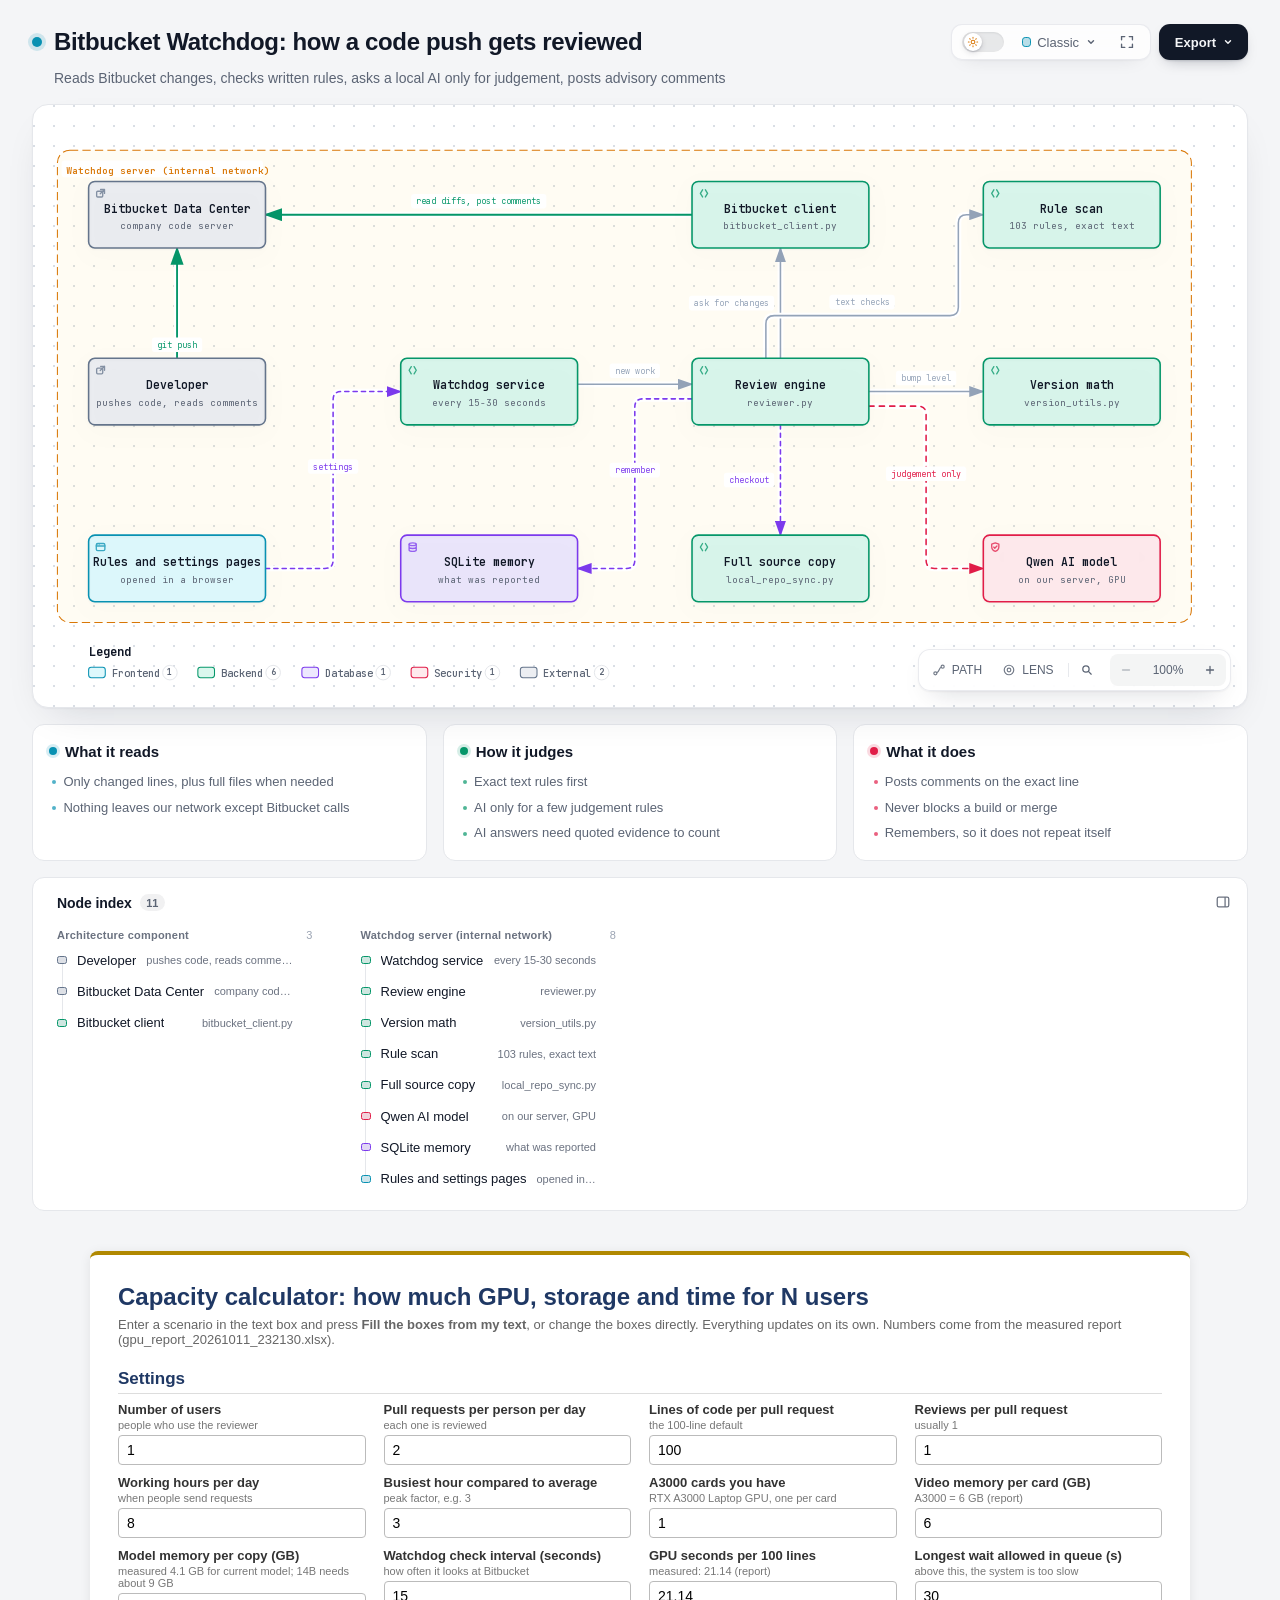
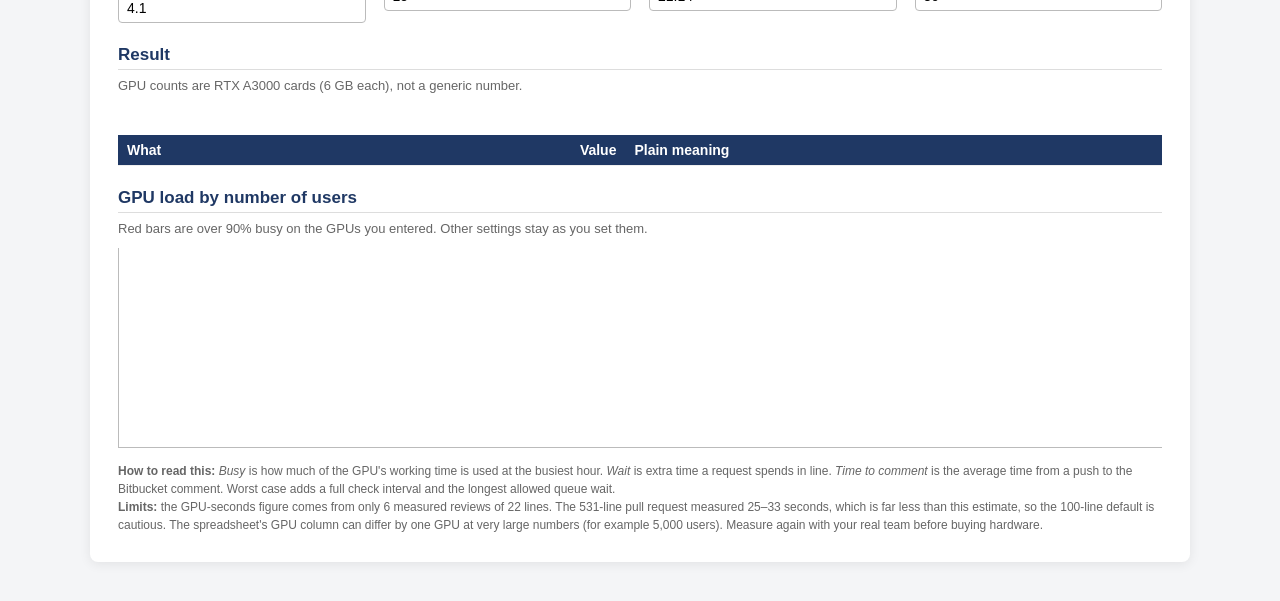
==== Watchdog_Architecture (1).html @ 2d9f39e8 "Add files via upload" ====
<!DOCTYPE html>
<html lang="en" data-theme="dark" data-preset="classic">
<head>
  <meta charset="UTF-8">
  <meta name="viewport" content="width=device-width, initial-scale=1.0">
  <meta name="generator" content="archify 3.0.1">
  <meta name="archify-reader-contract" content="declared-wide-v1">
  <title>Bitbucket Watchdog: how a code push gets reviewed Diagram</title>
  <script>
    // Resolve the theme before first paint so light-preference users don't
    // see a dark flash. The toolbar script below re-applies with UI state.
    (function () {
      try {
        var theme = null;
        try {
          var param = new URLSearchParams(window.location.search).get('theme');
          if (param === 'light' || param === 'dark') theme = param;
          if (new URLSearchParams(window.location.search).get('embed') === '1') {
            document.documentElement.setAttribute('data-embed', 'true');
          }
          if (new URLSearchParams(window.location.search).get('present') === '1') {
            document.documentElement.setAttribute('data-present', 'true');
          }
        } catch (_) {}
        if (!theme) {
          try { theme = localStorage.getItem('archify-theme'); } catch (_) {}
        }
        if (theme !== 'light' && theme !== 'dark') {
          theme = window.matchMedia('(prefers-color-scheme: light)').matches ? 'light' : 'dark';
        }
        document.documentElement.setAttribute('data-theme', theme);
      } catch (_) {}
    })();
  </script>
  <style id="archify-fonts">
/*
JetBrains Mono variable WOFF2 subsets from Google Fonts service revision v24.
These fixed bytes are shared by the viewer and its SVG/raster exports.
No local() source: an installed copy must not override the bundled font.
Uncovered characters (including CJK) still use the system fallback stack.
Upstream: https://github.com/JetBrains/JetBrainsMono

cyrillic-ext    1664 bytes  sha256 9343de2ca5d9549f792e7962375af8efb0f320c7643bfd36c884b5a30e5c396f
cyrillic        8892 bytes  sha256 4995a9a43ac659ec32fcd8b463755cd6a07b31a6e6b3894a6a153b661cf490e2
greek           6800 bytes  sha256 49c3da6c9a2b279b0f1f860f5cfb1f5dc38d88a5c7be9c9b1837bbc4e3db6111
vietnamese      5872 bytes  sha256 d44eb1936043a56038eb02dd70b243f379bef65783f94ec12f277550720411f1
latin-ext      11596 bytes  sha256 9c38cb2d0d2d93c1ee6e21fa78db76f13ea7e15e15cc64214c7ca89b6aaa35c4
latin          31340 bytes  sha256 2c32b9b3ee358c119e210f6f5195f9bd34894d78a785ff2e95d60e718e400af4

Copyright 2020 The JetBrains Mono Project Authors (https://github.com/JetBrains/JetBrainsMono)

This Font Software is licensed under the SIL Open Font License, Version 1.1.
This license is copied below, and is also available with a FAQ at:
https://openfontlicense.org


-----------------------------------------------------------
SIL OPEN FONT LICENSE Version 1.1 - 26 February 2007
-----------------------------------------------------------

PREAMBLE
The goals of the Open Font License (OFL) are to stimulate worldwide
development of collaborative font projects, to support the font creation
efforts of academic and linguistic communities, and to provide a free and
open framework in which fonts may be shared and improved in partnership
with others.

The OFL allows the licensed fonts to be used, studied, modified and
redistributed freely as long as they are not sold by themselves. The
fonts, including any derivative works, can be bundled, embedded,
redistributed and/or sold with any software provided that any reserved
names are not used by derivative works. The fonts and derivatives,
however, cannot be released under any other type of license. The
requirement for fonts to remain under this license does not apply
to any document created using the fonts or their derivatives.

DEFINITIONS
"Font Software" refers to the set of files released by the Copyright
Holder(s) under this license and clearly marked as such. This may
include source files, build scripts and documentation.

"Reserved Font Name" refers to any names specified as such after the
copyright statement(s).

"Original Version" refers to the collection of Font Software components as
distributed by the Copyright Holder(s).

"Modified Version" refers to any derivative made by adding to, deleting,
or substituting -- in part or in whole -- any of the components of the
Original Version, by changing formats or by porting the Font Software to a
new environment.

"Author" refers to any designer, engineer, programmer, technical
writer or other person who contributed to the Font Software.

PERMISSION & CONDITIONS
Permission is hereby granted, free of charge, to any person obtaining
a copy of the Font Software, to use, study, copy, merge, embed, modify,
redistribute, and sell modified and unmodified copies of the Font
Software, subject to the following conditions:

1) Neither the Font Software nor any of its individual components,
in Original or Modified Versions, may be sold by itself.

2) Original or Modified Versions of the Font Software may be bundled,
redistributed and/or sold with any software, provided that each copy
contains the above copyright notice and this license. These can be
included either as stand-alone text files, human-readable headers or
in the appropriate machine-readable metadata fields within text or
binary files as long as those fields can be easily viewed by the user.

3) No Modified Version of the Font Software may use the Reserved Font
Name(s) unless explicit written permission is granted by the corresponding
Copyright Holder. This restriction only applies to the primary font name as
presented to the users.

4) The name(s) of the Copyright Holder(s) or the Author(s) of the Font
Software shall not be used to promote, endorse or advertise any
Modified Version, except to acknowledge the contribution(s) of the
Copyright Holder(s) and the Author(s) or with their explicit written
permission.

5) The Font Software, modified or unmodified, in part or in whole,
must be distributed entirely under this license, and must not be
distributed under any other license. The requirement for fonts to
remain under this license does not apply to any document created
using the Font Software.

TERMINATION
This license becomes null and void if any of the above conditions are
not met.

DISCLAIMER
THE FONT SOFTWARE IS PROVIDED "AS IS", WITHOUT WARRANTY OF ANY KIND,
EXPRESS OR IMPLIED, INCLUDING BUT NOT LIMITED TO ANY WARRANTIES OF
MERCHANTABILITY, FITNESS FOR A PARTICULAR PURPOSE AND NONINFRINGEMENT
OF COPYRIGHT, PATENT, TRADEMARK, OR OTHER RIGHT. IN NO EVENT SHALL THE
COPYRIGHT HOLDER BE LIABLE FOR ANY CLAIM, DAMAGES OR OTHER LIABILITY,
INCLUDING ANY GENERAL, SPECIAL, INDIRECT, INCIDENTAL, OR CONSEQUENTIAL
DAMAGES, WHETHER IN AN ACTION OF CONTRACT, TORT OR OTHERWISE, ARISING
FROM, OUT OF THE USE OR INABILITY TO USE THE FONT SOFTWARE OR FROM
OTHER DEALINGS IN THE FONT SOFTWARE.
*/
    /* cyrillic-ext */
    @font-face { font-family: 'JetBrains Mono'; font-style: normal; font-weight: 400 800; font-display: swap;
      src: url([data-uri]) format('woff2');
      unicode-range: U+0460-052F, U+1C80-1C8A, U+20B4, U+2DE0-2DFF, U+A640-A69F, U+FE2E-FE2F; }
    /* cyrillic */
    @font-face { font-family: 'JetBrains Mono'; font-style: normal; font-weight: 400 800; font-display: swap;
      src: url([data-uri]) format('woff2');
      unicode-range: U+0301, U+0400-045F, U+0490-0491, U+04B0-04B1, U+2116; }
    /* greek */
    @font-face { font-family: 'JetBrains Mono'; font-style: normal; font-weight: 400 800; font-display: swap;
      src: url([data-uri]) format('woff2');
      unicode-range: U+0370-0377, U+037A-037F, U+0384-038A, U+038C, U+038E-03A1, U+03A3-03FF; }
    /* vietnamese */
    @font-face { font-family: 'JetBrains Mono'; font-style: normal; font-weight: 400 800; font-display: swap;
      src: url([data-uri]) format('woff2');
      unicode-range: U+0102-0103, U+0110-0111, U+0128-0129, U+0168-0169, U+01A0-01A1, U+01AF-01B0, U+0300-0301, U+0303-0304, U+0308-0309, U+0323, U+0329, U+1EA0-1EF9, U+20AB; }
    /* latin-ext */
    @font-face { font-family: 'JetBrains Mono'; font-style: normal; font-weight: 400 800; font-display: swap;
      src: url([data-uri]) format('woff2');
      unicode-range: U+0100-02BA, U+02BD-02C5, U+02C7-02CC, U+02CE-02D7, U+02DD-02FF, U+0304, U+0308, U+0329, U+1D00-1DBF, U+1E00-1E9F, U+1EF2-1EFF, U+2020, U+20A0-20AB, U+20AD-20C0, U+2113, U+2C60-2C7F, U+A720-A7FF; }
    /* latin */
    @font-face { font-family: 'JetBrains Mono'; font-style: normal; font-weight: 400 800; font-display: swap;
      src: url([data-uri]) format('woff2');
      unicode-range: U+0000-00FF, U+0131, U+0152-0153, U+02BB-02BC, U+02C6, U+02DA, U+02DC, U+0304, U+0308, U+0329, U+2000-206F, U+20AC, U+2122, U+2191, U+2193, U+2212, U+2215, U+FEFF, U+FFFD; }
  </style>
  <style>
    /* ==========================================================
       THEME VARIABLES — switch by toggling [data-theme] on <html>
       ========================================================== */
    :root,
    [data-theme="dark"] {
      --bg: #020617;
      --grid: #1e293b;
      --canvas-dot: rgba(148, 163, 184, 0.16);
      --text: #ffffff;
      --text-muted: #94a3b8;
      --text-dim: #475569;
      /* UI chrome and menu hints need more contrast than SVG .t-dim accents */
      --text-faint: #7d8da1;

      --panel: rgba(15, 23, 42, 0.5);
      --panel-border: #1e293b;
      --lane-fill: rgba(15, 23, 42, 0.22);
      --lane-stroke: #334155;

      --arrow: #64748b;
      --arrow-emphasis: #34d399;

      /* Opaque mask color used behind semi-transparent component fills
         so the arrows drawn underneath are properly hidden. */
      --mask: #0f172a;

      --frontend-fill:    rgba(8, 51, 68, 0.4);
      --frontend-stroke:  #22d3ee;
      --backend-fill:     rgba(6, 78, 59, 0.4);
      --backend-stroke:   #34d399;
      --database-fill:    rgba(76, 29, 149, 0.4);
      --database-stroke:  #a78bfa;
      --cloud-fill:       rgba(120, 53, 15, 0.3);
      --cloud-stroke:     #fbbf24;
      --security-fill:    rgba(136, 19, 55, 0.4);
      --security-stroke:  #fb7185;
      --messagebus-fill:  rgba(251, 146, 60, 0.3);
      --messagebus-stroke:#fb923c;
      --external-fill:    rgba(30, 41, 59, 0.5);
      --external-stroke:  #94a3b8;

      --toolbar-bg:       rgba(15, 23, 42, 0.8);
      --toolbar-border:   #334155;
      --toolbar-text:     #e2e8f0;
      --toolbar-hover:    rgba(15, 23, 42, 0.95);
      --toolbar-menu-bg:  #0f172a;
    }

    [data-theme="light"] {
      --bg: #f4f5f7;
      --grid: #e9edf2;
      --canvas-dot: #d9dee5;
      --text: #111827;
      --text-muted: #5b6474;
      --text-dim: #9aa3b2;
      --text-faint: #6b7280;

      --panel: #ffffff;
      --panel-border: #e5e7eb;
      --lane-fill: rgba(248, 250, 252, 0.65);
      --lane-stroke: #cbd5e1;

      --arrow: #94a3b8;
      --arrow-emphasis: #059669;

      --mask: #ffffff;

      --frontend-fill: rgba(34, 211, 238, 0.15);
      --frontend-stroke: #0891b2;
      --backend-fill: rgba(52, 211, 153, 0.18);
      --backend-stroke: #059669;
      --database-fill: rgba(167, 139, 250, 0.2);
      --database-stroke: #7c3aed;
      --cloud-fill: rgba(251, 191, 36, 0.18);
      --cloud-stroke: #d97706;
      --security-fill: rgba(251, 113, 133, 0.15);
      --security-stroke: #e11d48;
      --messagebus-fill: rgba(251, 146, 60, 0.15);
      --messagebus-stroke: #ea580c;
      --external-fill: rgba(148, 163, 184, 0.18);
      --external-stroke: #64748b;

      --toolbar-bg:       rgba(255, 255, 255, 0.92);
      --toolbar-border:   #cbd5e1;
      --toolbar-text:     #334155;
      --toolbar-hover:    #ffffff;
      --toolbar-menu-bg:  #ffffff;
    }

    /* ==========================================================
       SIGNAL FLOW — an opt-in, motion-forward visual preset.
       The variables also target a standalone exported SVG, whose
       root carries data-preset and data-theme directly.
       ========================================================== */
    [data-preset="signal-flow"][data-theme="dark"] {
      --bg: #030711;
      --grid: #15233a;
      --panel: rgba(6, 14, 28, 0.78);
      --panel-border: #1d3350;
      --lane-fill: rgba(9, 22, 40, 0.5);
      --lane-stroke: #2c4564;
      --text: #f5fbff;
      --text-muted: #9eb0c7;
      --text-dim: #52667f;
      --text-faint: #7890ad;
      --mask: #07101e;
      --frontend-fill: rgba(6, 182, 212, 0.14);
      --frontend-stroke: #67e8f9;
      --backend-fill: rgba(16, 185, 129, 0.14);
      --backend-stroke: #5eead4;
      --database-fill: rgba(139, 92, 246, 0.16);
      --database-stroke: #c4b5fd;
      --cloud-fill: rgba(245, 158, 11, 0.13);
      --cloud-stroke: #fcd34d;
      --security-fill: rgba(244, 63, 94, 0.13);
      --security-stroke: #fda4af;
      --messagebus-fill: rgba(249, 115, 22, 0.13);
      --messagebus-stroke: #fdba74;
      --external-fill: rgba(71, 85, 105, 0.24);
      --external-stroke: #a5b4c7;
      --arrow: #7890ad;
      --arrow-emphasis: #2dd4bf;
      --toolbar-bg: rgba(7, 16, 30, 0.86);
      --toolbar-border: #29415f;
      --toolbar-menu-bg: #07101e;
    }

    [data-preset="signal-flow"][data-theme="light"] {
      --bg: #f4f9fc;
      --grid: #d4e5ee;
      --panel: rgba(255, 255, 255, 0.82);
      --panel-border: #bfd5e2;
      --lane-fill: rgba(232, 243, 248, 0.62);
      --lane-stroke: #a9c5d5;
      --text: #102638;
      --text-muted: #587287;
      --text-dim: #8aa2b4;
      --text-faint: #668397;
      --mask: #ffffff;
      --frontend-fill: rgba(6, 182, 212, 0.09);
      --frontend-stroke: #0789a1;
      --backend-fill: rgba(5, 150, 105, 0.09);
      --backend-stroke: #087f69;
      --database-fill: rgba(124, 58, 237, 0.09);
      --database-stroke: #7254c7;
      --cloud-fill: rgba(217, 119, 6, 0.08);
      --cloud-stroke: #b9670b;
      --security-fill: rgba(225, 29, 72, 0.08);
      --security-stroke: #c53a59;
      --messagebus-fill: rgba(234, 88, 12, 0.08);
      --messagebus-stroke: #c65f27;
      --external-fill: rgba(100, 116, 139, 0.1);
      --external-stroke: #607a8c;
      --arrow: #7b97aa;
      --arrow-emphasis: #0d9488;
    }

    /* ==========================================================
       BLUEPRINT — a review-first drafting preset for deployment,
       infrastructure, and technical design documentation. It keeps
       the same semantic palette and geometry while trading glow for
       precise grid contrast, squared materials, and drafting marks.
       ========================================================== */
    [data-preset="blueprint"][data-theme="dark"] {
      --bg: #06131f;
      --grid: #17425a;
      --panel: rgba(7, 27, 43, 0.9);
      --panel-border: #27627f;
      --lane-fill: rgba(10, 43, 66, 0.36);
      --lane-stroke: #34799a;
      --text: #e3f6ff;
      --text-muted: #91b8ca;
      --text-dim: #557e92;
      --text-faint: #739caf;
      --mask: #0a2031;
      --frontend-fill: rgba(26, 157, 193, 0.14);
      --frontend-stroke: #66d9ef;
      --backend-fill: rgba(31, 155, 124, 0.13);
      --backend-stroke: #69dfbd;
      --database-fill: rgba(120, 105, 196, 0.14);
      --database-stroke: #b4a8ff;
      --cloud-fill: rgba(197, 145, 43, 0.13);
      --cloud-stroke: #ffd166;
      --security-fill: rgba(199, 76, 104, 0.13);
      --security-stroke: #ff8da1;
      --messagebus-fill: rgba(207, 112, 49, 0.13);
      --messagebus-stroke: #ffad66;
      --external-fill: rgba(84, 119, 139, 0.18);
      --external-stroke: #a7cad9;
      --arrow: #78a3b7;
      --arrow-emphasis: #64dfc1;
      --toolbar-bg: rgba(7, 28, 45, 0.92);
      --toolbar-border: #34799a;
      --toolbar-text: #d8f3ff;
      --toolbar-hover: rgba(18, 58, 83, 0.95);
      --toolbar-menu-bg: #0a2031;
    }

    [data-preset="blueprint"][data-theme="light"] {
      --bg: #edf7fa;
      --grid: #b5d5e1;
      --panel: rgba(249, 253, 255, 0.94);
      --panel-border: #78aabd;
      --lane-fill: rgba(210, 232, 240, 0.42);
      --lane-stroke: #83b2c4;
      --text: #123344;
      --text-muted: #4e7486;
      --text-dim: #86a6b4;
      --text-faint: #668c9d;
      --mask: #f9fdff;
      --frontend-fill: rgba(8, 145, 178, 0.08);
      --frontend-stroke: #087f9c;
      --backend-fill: rgba(5, 128, 101, 0.08);
      --backend-stroke: #08755f;
      --database-fill: rgba(100, 75, 180, 0.08);
      --database-stroke: #6757a8;
      --cloud-fill: rgba(181, 120, 15, 0.08);
      --cloud-stroke: #a86609;
      --security-fill: rgba(190, 48, 80, 0.07);
      --security-stroke: #b32f50;
      --messagebus-fill: rgba(196, 81, 22, 0.07);
      --messagebus-stroke: #b65120;
      --external-fill: rgba(79, 112, 128, 0.08);
      --external-stroke: #506f7e;
      --arrow: #6d93a5;
      --arrow-emphasis: #087f69;
      --toolbar-bg: rgba(247, 252, 254, 0.94);
      --toolbar-border: #8ab5c5;
      --toolbar-text: #294f61;
      --toolbar-hover: #ffffff;
      --toolbar-menu-bg: #f9fdff;
    }

    /* ==========================================================
       EDITORIAL — a warm, publication-minded preset for design
       reviews, launch notes, and documentation. The diagram keeps
       the same semantic palette and exact geometry, but trades
       software chrome for paper, ink, ruled structure, and one
       restrained vermilion accent.
       ========================================================== */
    [data-preset="editorial"][data-theme="dark"] {
      --bg: #181611;
      --grid: #39342a;
      --panel: rgba(35, 31, 24, 0.96);
      --panel-border: #625a4a;
      --lane-fill: rgba(52, 46, 35, 0.46);
      --lane-stroke: #726957;
      --text: #f4eddf;
      --text-muted: #b9ae9b;
      --text-dim: #776e60;
      --text-faint: #9d917e;
      --mask: #231f18;
      --frontend-fill: rgba(43, 133, 142, 0.16);
      --frontend-stroke: #7fc6c7;
      --backend-fill: rgba(63, 132, 92, 0.16);
      --backend-stroke: #8fc29e;
      --database-fill: rgba(117, 91, 141, 0.17);
      --database-stroke: #c0a4d0;
      --cloud-fill: rgba(170, 119, 49, 0.16);
      --cloud-stroke: #d8ad68;
      --security-fill: rgba(157, 69, 65, 0.17);
      --security-stroke: #df9085;
      --messagebus-fill: rgba(174, 79, 42, 0.16);
      --messagebus-stroke: #df946f;
      --external-fill: rgba(126, 115, 96, 0.18);
      --external-stroke: #b8ad99;
      --arrow: #948978;
      --arrow-emphasis: #dd6b3d;
      --toolbar-bg: rgba(35, 31, 24, 0.92);
      --toolbar-border: #625a4a;
      --toolbar-text: #eee5d5;
      --toolbar-hover: #302a20;
      --toolbar-menu-bg: #231f18;
    }

    [data-preset="editorial"][data-theme="light"] {
      --bg: #f2eee5;
      --grid: #d8d0c2;
      --panel: rgba(251, 248, 241, 0.97);
      --panel-border: #c4b9a6;
      --lane-fill: rgba(229, 221, 207, 0.42);
      --lane-stroke: #b8aa94;
      --text: #242018;
      --text-muted: #6f6658;
      --text-dim: #a09788;
      --text-faint: #817767;
      --mask: #fbf8f1;
      --frontend-fill: rgba(31, 117, 126, 0.09);
      --frontend-stroke: #287e84;
      --backend-fill: rgba(42, 119, 75, 0.09);
      --backend-stroke: #397b53;
      --database-fill: rgba(105, 75, 130, 0.09);
      --database-stroke: #765d86;
      --cloud-fill: rgba(157, 103, 31, 0.1);
      --cloud-stroke: #9a671f;
      --security-fill: rgba(153, 58, 52, 0.09);
      --security-stroke: #9e463f;
      --messagebus-fill: rgba(182, 70, 27, 0.09);
      --messagebus-stroke: #ad4b25;
      --external-fill: rgba(101, 91, 75, 0.09);
      --external-stroke: #746b5e;
      --arrow: #8a806f;
      --arrow-emphasis: #bb4c23;
      --toolbar-bg: rgba(251, 248, 241, 0.94);
      --toolbar-border: #c4b9a6;
      --toolbar-text: #40392f;
      --toolbar-hover: #fffdf8;
      --toolbar-menu-bg: #fbf8f1;
    }

    * { margin: 0; padding: 0; box-sizing: border-box; }

    body {
      --archify-page-top: 2rem;
      font-family: -apple-system, BlinkMacSystemFont, 'Segoe UI', 'PingFang SC', 'Hiragino Sans GB', 'Microsoft YaHei', 'Noto Sans CJK SC', 'Noto Sans', Roboto, 'Helvetica Neue', Arial, sans-serif;
      -webkit-font-smoothing: antialiased;
      background: var(--bg);
      min-height: 100vh;
      padding: var(--archify-page-top) 2rem 2rem;
      color: var(--text);
      /* Theme surfaces change together; animating the page background leaves it
         visibly out of sync with the SVG and panel for the first 200ms. */
    }

    html[data-preset="signal-flow"] body {
      background-image:
        radial-gradient(circle at 18% -8%, rgba(34, 211, 238, 0.14), transparent 34rem),
        radial-gradient(circle at 92% 18%, rgba(139, 92, 246, 0.12), transparent 30rem);
      background-attachment: fixed;
    }
    html[data-preset="signal-flow"][data-theme="light"] body {
      background-image:
        radial-gradient(circle at 18% -8%, rgba(6, 182, 212, 0.12), transparent 34rem),
        radial-gradient(circle at 92% 18%, rgba(139, 92, 246, 0.08), transparent 30rem);
    }
    html[data-preset="blueprint"] body {
      background-image:
        linear-gradient(var(--grid) 1px, transparent 1px),
        linear-gradient(90deg, var(--grid) 1px, transparent 1px);
      background-size: 32px 32px;
      background-position: -1px -1px;
      background-attachment: fixed;
    }
    html[data-preset="editorial"] body {
      background-image:
        linear-gradient(90deg, transparent 0, transparent 5.4rem, color-mix(in srgb, var(--security-stroke) 18%, transparent) 5.4rem, color-mix(in srgb, var(--security-stroke) 18%, transparent) calc(5.4rem + 1px), transparent calc(5.4rem + 1px)),
        repeating-linear-gradient(0deg, transparent 0, transparent 31px, color-mix(in srgb, var(--grid) 36%, transparent) 31px, color-mix(in srgb, var(--grid) 36%, transparent) 32px);
      background-attachment: fixed;
    }

    /* Gallery/embed mode keeps the generated artifact as the source of truth
       while presenting only its diagram surface inside a proof card. */
    html[data-embed="true"] body {
      min-height: 0;
      padding: 0;
      overflow: hidden;
      background: var(--bg);
      background-image: none;
    }
    html[data-embed="true"] .toolbar,
    html[data-embed="true"] .header,
    html[data-embed="true"] .cards,
    html[data-embed="true"] .diagram-nav,
    html[data-embed="true"] .overview-map,
    html[data-embed="true"] .focus-chip,
    html[data-embed="true"] .route-probe,
    html[data-embed="true"] .semantic-lens,
    html[data-embed="true"] .diagram-guide,
    html[data-embed="true"] .node-finder,
    html[data-embed="true"] .node-outline { display: none !important; }
    html[data-embed="true"] .container { max-width: none; }
    html[data-embed="true"] .diagram-container {
      padding: 0.5rem;
      border: 0;
      border-radius: 0;
      box-shadow: none;
    }
    html[data-embed="true"] .diagram-container svg { min-width: 0; }

    /* Presentation Stage is a viewer-only layer: it gives the live diagram
       the viewport while keeping guided views, theme, focus, and exports real.
       Embed mode wins when both query parameters are present. */
    html[data-present="true"]:not([data-embed="true"]) body {
      --archify-page-top: 1rem;
      height: 100dvh;
      min-height: 0;
      padding: 1rem;
      overflow: hidden;
    }
    html[data-present="true"]:not([data-embed="true"]) .container {
      display: flex;
      flex-direction: column;
      gap: 0.75rem;
      width: 100%;
      max-width: none;
      height: calc(100dvh - 2rem);
    }
    html[data-present="true"]:not([data-embed="true"]) .header {
      flex: none;
      min-width: 0;
      margin: 0;
      padding-right: 23rem;
    }
    html[data-present="true"]:not([data-embed="true"]) .header-row { margin-bottom: 0.25rem; }
    html[data-present="true"]:not([data-embed="true"]) .subtitle {
      overflow: hidden;
      text-overflow: ellipsis;
      white-space: nowrap;
    }

    html[data-present="true"]:not([data-embed="true"]) .diagram-container {
      display: flex;
      flex: 1 1 auto;
      align-items: center;
      justify-content: center;
      min-height: 0;
      padding: 0.75rem;
      padding-bottom: calc(0.75rem + var(--archify-nav-reserve));
    }
    html[data-present="true"]:not([data-embed="true"]) .diagram-container > svg {
      flex: 1 1 auto;
      height: 100%;
      min-height: 0;
      width: 100%;
      min-width: 0;
    }
    html[data-present="true"]:not([data-embed="true"]) .cards { display: none; }
    html[data-present="true"]:not([data-embed="true"]) #btn-present {
      border-color: var(--frontend-stroke);
      color: var(--frontend-stroke);
    }

    /* The reader owns only the outer scale. Wide diagrams and measured tall workflows keep one authored
       SVG/viewBox while the runtime chooses a desktop width from the actual
       vertical budget. This avoids device-specific files and breakpoint
       jumps between a laptop and a tall monitor. */
    .container {
      width: 100%;
      max-width: var(--archify-reader-width, 1440px);
      margin: 0 auto;
    }
    html[data-reader-narrow="true"]:not([data-present="true"]) .diagram-container > svg {
      min-width: 0;
      max-width: var(--archify-diagram-max-width);
      margin-inline: auto;
    }
    @media (min-width: 768px) and (max-height: 920px) {
      .header { margin-bottom: 1rem; }
      .diagram-container { padding: 1rem; }
      .cards { margin-top: 1rem; }
      .card { padding: 1rem; }
    }

    .header { margin-bottom: 1.5rem; padding-right: 29.5rem; }

    html[data-preset="signal-flow"] .header,
    html[data-preset="blueprint"] .header,
    html[data-preset="editorial"] .header { padding-right: 29.5rem; }

    .header-row {
      display: flex;
      align-items: center;
      gap: 0.75rem;
      min-height: 2.75rem;
      margin-bottom: 0.25rem;
    }

    .pulse-dot {
      flex: none;
      width: 10px;
      height: 10px;
      background: var(--frontend-stroke);
      border-radius: 50%;
      box-shadow: 0 0 0 4px color-mix(in srgb, var(--frontend-stroke) 16%, transparent);
      animation: none;
    }

    html[data-motion-capable="true"] .pulse-dot { animation: pulse 2s infinite; }

    @keyframes pulse {
      0%, 100% { opacity: 1; }
      50% { opacity: 0.5; }
    }

    h1 {
      font-size: 1.5rem;
      font-weight: 650;
      line-height: 1.25;
      letter-spacing: -0.015em;
    }

    .subtitle {
      color: var(--text-muted);
      font-size: 0.875rem;
      line-height: 1.55;
      margin-left: 1.375rem;
    }

    html[data-preset="signal-flow"] .header-row::after {
      content: attr(data-preset-badge-signal-flow);
      flex: none;
      margin-left: 0.25rem;
      color: var(--frontend-stroke);
      border: 1px solid var(--frontend-stroke);
      border-radius: 999px;
      padding: 0.28rem 0.6rem;
      font-size: 0.625rem;
      letter-spacing: 0.12em;
      opacity: 0.82;
      box-shadow: 0 0 20px rgba(34, 211, 238, 0.12);
      white-space: nowrap;
    }

    html[data-preset="blueprint"] .pulse-dot {
      width: 10px;
      height: 10px;
      border: 1px solid var(--frontend-stroke);
      border-radius: 1px;
      background: transparent;
      box-shadow: inset 0 0 0 2px var(--bg);
      transform: rotate(45deg);
      animation: none;
    }
    html[data-preset="blueprint"] .header-row::after {
      content: attr(data-preset-badge-blueprint);
      flex: none;
      margin-left: 0.25rem;
      padding: 0.28rem 0.55rem;
      border-top: 1px solid var(--frontend-stroke);
      border-bottom: 1px solid var(--frontend-stroke);
      color: var(--frontend-stroke);
      font-size: 0.5625rem;
      font-weight: 700;
      letter-spacing: 0.14em;
      white-space: nowrap;
    }

    html[data-preset="editorial"] h1,
    html[data-preset="editorial"] .card h3 {
      font-family: Georgia, 'Times New Roman', 'Songti SC', STSong, serif;
      letter-spacing: -0.02em;
    }
    html[data-preset="editorial"] h1 { font-size: 1.72rem; font-weight: 600; }
    html[data-preset="editorial"] .pulse-dot {
      width: 9px;
      height: 9px;
      border: 1px solid var(--arrow-emphasis);
      border-radius: 0;
      background: var(--arrow-emphasis);
      box-shadow: 0 0 0 3px color-mix(in srgb, var(--arrow-emphasis) 14%, transparent);
      transform: rotate(45deg);
      animation: none;
    }
    html[data-preset="editorial"] .header-row::after {
      content: attr(data-preset-badge-editorial);
      flex: none;
      margin-left: 0.25rem;
      padding: 0.32rem 0 0.24rem;
      border-bottom: 2px solid var(--arrow-emphasis);
      color: var(--arrow-emphasis);
      font-family: Georgia, 'Times New Roman', serif;
      font-size: 0.625rem;
      font-style: italic;
      font-weight: 600;
      letter-spacing: 0.08em;
      white-space: nowrap;
    }

    .diagram-container {
      --archify-nav-reserve: 0px;
      background: var(--panel);
      border-radius: 1rem;
      border: 1px solid var(--panel-border);
      box-shadow: 0 1px 2px rgba(15, 23, 42, 0.04), 0 16px 40px -20px rgba(15, 23, 42, 0.18);
      padding: 1.5rem;
      padding-bottom: calc(1.5rem + var(--archify-nav-reserve));
      overflow: hidden;
      position: relative;
    }

    html[data-preset="signal-flow"] .diagram-container {
      position: relative;
      overflow: hidden;
      background: linear-gradient(180deg, rgba(8, 20, 38, 0.82), rgba(3, 8, 18, 0.94));
      box-shadow: inset 0 1px 0 rgba(255, 255, 255, 0.04), 0 28px 80px rgba(0, 0, 0, 0.34);
    }
    html[data-preset="signal-flow"][data-theme="light"] .diagram-container {
      background: linear-gradient(180deg, rgba(255, 255, 255, 0.9), rgba(237, 246, 250, 0.94));
      box-shadow: inset 0 1px 0 rgba(255, 255, 255, 0.72), 0 24px 60px rgba(45, 78, 99, 0.12);
    }
    html[data-preset="blueprint"] .diagram-container {
      border-color: var(--panel-border);
      border-radius: 0.35rem;
      background: var(--panel);
      box-shadow:
        inset 0 0 0 1px color-mix(in srgb, var(--panel-border) 34%, transparent),
        0 18px 48px rgba(0, 0, 0, 0.16);
    }
    html[data-preset="blueprint"] .diagram-container::after {
      content: "";
      position: absolute;
      z-index: 10;
      inset: 0.7rem;
      pointer-events: none;
      background:
        linear-gradient(var(--frontend-stroke), var(--frontend-stroke)) left top / 1.35rem 1px no-repeat,
        linear-gradient(var(--frontend-stroke), var(--frontend-stroke)) left top / 1px 1.35rem no-repeat,
        linear-gradient(var(--frontend-stroke), var(--frontend-stroke)) right top / 1.35rem 1px no-repeat,
        linear-gradient(var(--frontend-stroke), var(--frontend-stroke)) right top / 1px 1.35rem no-repeat,
        linear-gradient(var(--frontend-stroke), var(--frontend-stroke)) left bottom / 1.35rem 1px no-repeat,
        linear-gradient(var(--frontend-stroke), var(--frontend-stroke)) left bottom / 1px 1.35rem no-repeat,
        linear-gradient(var(--frontend-stroke), var(--frontend-stroke)) right bottom / 1.35rem 1px no-repeat,
        linear-gradient(var(--frontend-stroke), var(--frontend-stroke)) right bottom / 1px 1.35rem no-repeat;
      opacity: 0.58;
    }
    html[data-preset="editorial"] .diagram-container {
      overflow: hidden;
      border-color: var(--panel-border);
      border-radius: 0.38rem;
      background:
        linear-gradient(90deg, color-mix(in srgb, var(--security-fill) 58%, transparent), transparent 12%),
        var(--panel);
      box-shadow:
        0 1px 0 color-mix(in srgb, var(--text) 6%, transparent),
        0 18px 48px color-mix(in srgb, #000 19%, transparent);
    }
    html[data-preset="editorial"] .diagram-container::after {
      position: absolute;
      z-index: 10;
      top: 0.72rem;
      right: 1.25rem;
      padding: 0.2rem 0.52rem;
      border: 1px solid var(--panel-border);
      background: var(--panel);
      color: var(--arrow-emphasis);
      content: attr(data-preset-badge-editorial-plate);
      font-family: Georgia, 'Times New Roman', serif;
      font-size: 0.52rem;
      font-style: italic;
      font-weight: 600;
      letter-spacing: 0.09em;
      pointer-events: none;
    }
    html[data-embed="true"][data-preset="editorial"] .diagram-container::after { display: none; }
    html[data-motion-capable="true"][data-preset="signal-flow"][data-ambient-motion="running"] .diagram-container::before {
      content: "";
      position: absolute;
      inset: 0;
      pointer-events: none;
      background: linear-gradient(115deg, transparent 28%, rgba(103, 232, 249, 0.035) 48%, transparent 68%);
      transform: translateX(-70%);
      animation: archify-signal-scan 4.8s ease-in-out 1 both;
    }

    /* Motion Governor gives the reader a real static state and gives the
       strongest semantic action the only motion budget. Atmosphere resets to
       its authored base instead of freezing mid-cycle. Static artifacts never
       start a decorative pulse or scan. */
    html:not([data-motion-capable="true"]) svg[data-animation="trace"] [data-animate] {
      animation: none !important;
    }
    html:not([data-motion-capable="true"]) svg[data-animation="trace"] [data-graph-role="automatic-crossover"]:has(> [data-animate="edge"]) > [data-graph-role="automatic-crossover-underlay"] {
      animation: none !important;
    }
    html[data-motion="still"] .pulse-dot,
    html[data-motion="still"] .diagram-container::before,
    html[data-motion="still"] svg[data-animation="trace"] [data-animate],
    html[data-motion-owner] .pulse-dot,
    html[data-motion-owner] .diagram-container::before,
    html[data-motion-owner] svg[data-animation="trace"] [data-animate],
    html[data-embed="true"] .pulse-dot,
    html[data-embed="true"] .diagram-container::before,
    html[data-share-playback="true"] .pulse-dot,
    html[data-share-playback="true"] .diagram-container::before,
    html[data-document-hidden="true"] .pulse-dot,
    html[data-document-hidden="true"] .diagram-container::before,
    html[data-document-hidden="true"] svg[data-animation="trace"] [data-animate],
    html[data-motion="still"] svg[data-animation="trace"] [data-graph-role="automatic-crossover"]:has(> [data-animate="edge"]) > [data-graph-role="automatic-crossover-underlay"],
    html[data-motion-owner] svg[data-animation="trace"] [data-graph-role="automatic-crossover"]:has(> [data-animate="edge"]) > [data-graph-role="automatic-crossover-underlay"],
    html[data-embed="true"] svg[data-animation="trace"] [data-graph-role="automatic-crossover"]:has(> [data-animate="edge"]) > [data-graph-role="automatic-crossover-underlay"],
    html[data-share-playback="true"] svg[data-animation="trace"] [data-graph-role="automatic-crossover"]:has(> [data-animate="edge"]) > [data-graph-role="automatic-crossover-underlay"],
    html[data-document-hidden="true"] svg[data-animation="trace"] [data-graph-role="automatic-crossover"]:has(> [data-animate="edge"]) > [data-graph-role="automatic-crossover-underlay"] {
      animation: none !important;
    }
    html[data-motion="still"] .diagram-container::before,
    html[data-motion-owner] .diagram-container::before,
    html[data-embed="true"] .diagram-container::before,
    html[data-share-playback="true"] .diagram-container::before {
      opacity: 0;
    }
    html[data-motion="still"] .intent-trace-flow,
    html[data-motion="still"] .route-probe-flow,
    html[data-motion="still"] .route-journey-flow,
    html[data-motion="still"] .semantic-lens-flow,
    html[data-motion="still"] .diagram-guide,
    html[data-motion="still"] .overview-map-live,
    html[data-document-hidden="true"] .intent-trace-flow,
    html[data-document-hidden="true"] .route-probe-flow,
    html[data-document-hidden="true"] .route-journey-flow,
    html[data-document-hidden="true"] .semantic-lens-flow,
    html[data-document-hidden="true"] .diagram-guide,
    html[data-document-hidden="true"] .overview-map-live {
      animation: none !important;
    }

    html[data-motion="still"] .intent-trace-flow,
    html[data-motion="still"] .route-probe-flow {
      stroke-dasharray: none;
      stroke-dashoffset: 0;
      opacity: 0.72;
    }
    html[data-motion="still"] .route-journey-overlay,
    html[data-document-hidden="true"] .route-journey-overlay { display: none !important; }
    html[data-motion="still"] .relationship-pulse-overlay { display: none !important; }

    html[data-motion="still"] svg [data-node-id],
    html[data-motion="still"] svg [data-edge-from],
    html[data-motion="still"] svg [data-detail],
    html[data-motion="still"] svg [data-detail-anchor],
    html[data-motion="still"] svg [data-legend-hit],
    html[data-motion="still"] svg {
      transition: none !important;
    }

    svg {
      font-family: 'JetBrains Mono', ui-monospace, SFMono-Regular, Menlo, Consolas, 'DejaVu Sans Mono', 'Liberation Mono', 'Noto Sans Mono CJK SC', 'PingFang SC', 'Hiragino Sans GB', 'Microsoft YaHei', monospace;
      width: 100%;
      min-width: min(900px, 100%);
      display: block;
      transform-origin: 0 0;
      transition: transform 0.18s ease;
    }

    .diagram-container.is-camera-moving svg {
      transition: transform 0.42s cubic-bezier(0.22, 1, 0.36, 1);
    }
    .diagram-container.is-camera-transaction svg { transition: none; }
    .diagram-container.is-pannable { cursor: grab; }
    .diagram-container.is-panning { cursor: grabbing; user-select: none; }
    .diagram-container.is-panning svg { transition: none; }

    .diagram-nav {
      position: absolute;
      right: 1rem;
      bottom: 1rem;
      z-index: 12;
      translate: 0 calc(-1 * var(--archify-dock-lift, 0px));
      display: inline-flex;
      align-items: center;
      max-width: calc(100% - 2rem);
      padding: 0.25rem;
      gap: 0.0625rem;
      overflow-x: auto;
      border: 1px solid color-mix(in srgb, var(--panel-border) 80%, transparent);
      border-radius: 0.75rem;
      background: color-mix(in srgb, var(--panel) 84%, transparent);
      box-shadow: 0 1px 2px rgba(15, 23, 42, 0.05), 0 10px 28px -14px rgba(15, 23, 42, 0.28);
      backdrop-filter: blur(14px) saturate(1.2);
      scrollbar-width: none;
    }
    .diagram-nav::-webkit-scrollbar { display: none; }
    .diagram-nav button,
    .focus-chip button {
      border: 0;
      background: transparent;
      color: var(--toolbar-text);
      font: inherit;
      cursor: pointer;
    }
    .diagram-nav button {
      min-width: 2rem;
      height: 2rem;
      padding: 0 0.4rem;
      border-radius: 0.5rem;
      color: var(--text-muted);
      font-size: 0.75rem;
      font-weight: 500;
      letter-spacing: 0;
      transition: background 0.15s, color 0.15s;
    }
    .diagram-nav button:hover,
    .diagram-nav button:focus-visible {
      color: var(--text);
      background: color-mix(in srgb, var(--text) 6%, transparent);
    }
    .diagram-nav button:hover,
    .diagram-nav button:focus-visible,
    .focus-chip button:hover,
    .focus-chip button:focus-visible { background: var(--toolbar-hover); }
    .diagram-nav button:focus-visible,
    .focus-chip button:focus-visible {
      outline: 2px solid var(--frontend-stroke);
      outline-offset: 1px;
    }
    .diagram-nav button:disabled { opacity: 0.38; cursor: default; }
    /* The Guide stays on the ? shortcut; Map only earns dock space once the
       reader has zoomed past the full diagram (or opened it from the keyboard). */
    .diagram-nav button[hidden] { display: none; }
    .diagram-container:not(.is-pannable) #btn-overview-map:not([data-radar-requested]):not(:focus) { display: none; }
    .diagram-nav button:disabled:hover { background: transparent; }
    .diagram-nav #btn-route-probe,
    .diagram-nav #btn-overview-map,
    .diagram-nav #btn-semantic-lens {
      min-width: auto;
      padding-inline: 0.6rem;
      color: var(--text-muted);
      font-weight: 500;
    }
    .diagram-nav #btn-node-finder,
    .diagram-nav [data-view="out"] {
      position: relative;
      margin-left: 0.375rem;
    }
    .diagram-nav #btn-node-finder::before,
    .diagram-nav [data-view="out"]::before {
      position: absolute;
      top: 0.55rem;
      bottom: 0.55rem;
      left: -0.19rem;
      width: 1px;
      background: color-mix(in srgb, var(--panel-border) 90%, transparent);
      content: "";
      pointer-events: none;
    }
    .diagram-nav-icon {
      display: block;
      width: 0.875rem;
      height: 0.875rem;
      margin: auto;
      background: currentColor;
      -webkit-mask-position: center;
      -webkit-mask-repeat: no-repeat;
      -webkit-mask-size: contain;
      mask-position: center;
      mask-repeat: no-repeat;
      mask-size: contain;
    }
    .diagram-nav-icon.find {
      -webkit-mask-image: url("data:image/svg+xml,%3Csvg xmlns='http://www.w3.org/2000/svg' viewBox='0 0 20 20'%3E%3Ccircle cx='8.5' cy='8.5' r='4.5' fill='none' stroke='black' stroke-width='1.8'/%3E%3Cpath d='m12 12 4 4' fill='none' stroke='black' stroke-width='1.8' stroke-linecap='round'/%3E%3C/svg%3E");
      mask-image: url("data:image/svg+xml,%3Csvg xmlns='http://www.w3.org/2000/svg' viewBox='0 0 20 20'%3E%3Ccircle cx='8.5' cy='8.5' r='4.5' fill='none' stroke='black' stroke-width='1.8'/%3E%3Cpath d='m12 12 4 4' fill='none' stroke='black' stroke-width='1.8' stroke-linecap='round'/%3E%3C/svg%3E");
    }
    .diagram-nav-icon.guide {
      -webkit-mask-image: url("data:image/svg+xml,%3Csvg xmlns='http://www.w3.org/2000/svg' viewBox='0 0 20 20'%3E%3Ccircle cx='10' cy='10' r='7' fill='none' stroke='black' stroke-width='1.7'/%3E%3Cpath d='M7.8 7.3a2.4 2.4 0 014.6.9c0 1.8-2.4 2-2.4 3.7M10 14.9h.01' fill='none' stroke='black' stroke-width='1.7' stroke-linecap='round'/%3E%3C/svg%3E");
      mask-image: url("data:image/svg+xml,%3Csvg xmlns='http://www.w3.org/2000/svg' viewBox='0 0 20 20'%3E%3Ccircle cx='10' cy='10' r='7' fill='none' stroke='black' stroke-width='1.7'/%3E%3Cpath d='M7.8 7.3a2.4 2.4 0 014.6.9c0 1.8-2.4 2-2.4 3.7M10 14.9h.01' fill='none' stroke='black' stroke-width='1.7' stroke-linecap='round'/%3E%3C/svg%3E");
    }
    .diagram-nav-icon.minus {
      -webkit-mask-image: url("data:image/svg+xml,%3Csvg xmlns='http://www.w3.org/2000/svg' viewBox='0 0 20 20'%3E%3Cpath d='M5 10h10' fill='none' stroke='black' stroke-width='1.8' stroke-linecap='round'/%3E%3C/svg%3E");
      mask-image: url("data:image/svg+xml,%3Csvg xmlns='http://www.w3.org/2000/svg' viewBox='0 0 20 20'%3E%3Cpath d='M5 10h10' fill='none' stroke='black' stroke-width='1.8' stroke-linecap='round'/%3E%3C/svg%3E");
    }
    .diagram-nav-icon.plus {
      -webkit-mask-image: url("data:image/svg+xml,%3Csvg xmlns='http://www.w3.org/2000/svg' viewBox='0 0 20 20'%3E%3Cpath d='M10 5v10M5 10h10' fill='none' stroke='black' stroke-width='1.8' stroke-linecap='round'/%3E%3C/svg%3E");
      mask-image: url("data:image/svg+xml,%3Csvg xmlns='http://www.w3.org/2000/svg' viewBox='0 0 20 20'%3E%3Cpath d='M10 5v10M5 10h10' fill='none' stroke='black' stroke-width='1.8' stroke-linecap='round'/%3E%3C/svg%3E");
    }
    .diagram-nav [data-view="reset"] {
      display: inline-flex;
      align-items: center;
      justify-content: center;
      gap: 0.2rem;
      min-width: 3.1rem;
      padding-inline: 0.35rem;
    }
    .diagram-nav [data-view="reset"][data-detail-visible] {
      min-width: 3.8rem;
    }
    .diagram-nav-detail {
      color: color-mix(in srgb, var(--toolbar-text) 52%, transparent);
      font-size: 0.44rem;
      font-weight: 700;
      line-height: 1;
      letter-spacing: 0.07em;
    }
    .diagram-nav-percent {
      color: var(--text-muted);
      font-size: 0.75rem;
      font-weight: 500;
      font-variant-numeric: tabular-nums;
      line-height: 1;
    }
    /* Mode buttons carry a small glyph so the dock reads as one icon language. */
    .diagram-nav #btn-route-probe,
    .diagram-nav #btn-overview-map,
    .diagram-nav #btn-semantic-lens {
      display: inline-flex;
      align-items: center;
      gap: 0.375rem;
      padding-inline: 0.55rem 0.65rem;
    }
    .diagram-nav #btn-route-probe::before,
    .diagram-nav #btn-overview-map::before,
    .diagram-nav #btn-semantic-lens::before {
      flex: none;
      width: 0.875rem;
      height: 0.875rem;
      background: currentColor;
      content: "";
      opacity: 0.85;
      -webkit-mask: var(--nav-glyph) center / contain no-repeat;
      mask: var(--nav-glyph) center / contain no-repeat;
    }
    .diagram-nav #btn-route-probe { --nav-glyph: url("data:image/svg+xml,%3Csvg xmlns='http://www.w3.org/2000/svg' viewBox='0 0 20 20'%3E%3Cg fill='none' stroke='black' stroke-width='1.7' stroke-linecap='round'%3E%3Ccircle cx='4.8' cy='14.8' r='2.2'/%3E%3Ccircle cx='15.2' cy='5.2' r='2.2'/%3E%3Cpath d='M6.9 13.9c3.8-1.4 2.6-6.3 6.2-7.8'/%3E%3C/g%3E%3C/svg%3E"); }
    .diagram-nav #btn-overview-map { --nav-glyph: url("data:image/svg+xml,%3Csvg xmlns='http://www.w3.org/2000/svg' viewBox='0 0 20 20'%3E%3Cg fill='none' stroke='black' stroke-width='1.7' stroke-linejoin='round'%3E%3Cpath d='M2.8 5.4 7.4 3.5l5.2 2 4.6-1.9v11l-4.6 1.9-5.2-2-4.6 1.9z'/%3E%3Cpath d='M7.4 3.5v11M12.6 5.5v11'/%3E%3C/g%3E%3C/svg%3E"); }
    .diagram-nav #btn-semantic-lens { --nav-glyph: url("data:image/svg+xml,%3Csvg xmlns='http://www.w3.org/2000/svg' viewBox='0 0 20 20'%3E%3Cg fill='none' stroke='black' stroke-width='1.7'%3E%3Ccircle cx='10' cy='10' r='6.8'/%3E%3Ccircle cx='10' cy='10' r='2.6'/%3E%3C/g%3E%3C/svg%3E"); }
    /* Zoom out / level / zoom in join into one stepper well. */
    .diagram-nav [data-view="out"],
    .diagram-nav [data-view="reset"],
    .diagram-nav [data-view="in"] {
      border-radius: 0;
      background: color-mix(in srgb, var(--text) 4.5%, transparent);
    }
    .diagram-nav [data-view="out"] { margin-left: 0.375rem; border-radius: 0.5rem 0 0 0.5rem; }
    .diagram-nav [data-view="out"]::before { display: none; }
    .diagram-nav [data-view="reset"],
    .diagram-nav [data-view="in"] { margin-left: -0.0625rem; }
    .diagram-nav [data-view="in"] { border-radius: 0 0.5rem 0.5rem 0; }
    .diagram-nav [data-view="out"]:hover,
    .diagram-nav [data-view="reset"]:hover,
    .diagram-nav [data-view="in"]:hover { background: color-mix(in srgb, var(--text) 9%, transparent); }
    .diagram-nav [data-view="out"]:disabled,
    .diagram-nav [data-view="in"]:disabled { opacity: 1; color: color-mix(in srgb, var(--text-muted) 40%, transparent); }
    .diagram-nav [data-view="out"]:disabled:hover,
    .diagram-nav [data-view="in"]:disabled:hover { background: color-mix(in srgb, var(--text) 4.5%, transparent); }
    .diagram-nav [data-view="reset"] { min-width: 3.25rem; }
    .diagram-container[data-camera-indicator="true"] .diagram-nav-detail,
    .diagram-container[data-camera-indicator="true"] .diagram-nav-percent { color: var(--frontend-stroke); }
    .diagram-nav #btn-diagram-guide[aria-expanded="true"] {
      color: var(--cloud-stroke);
      background: var(--toolbar-hover);
    }

    /* Semantic Radar is a deliberately simplified, viewer-only overview. It
       uses authored node bounds and the live camera viewport rather than
       cloning the canonical SVG, so IDs, filters, animation, and export state
       stay singular and deterministic. */
    .overview-map {
      position: absolute;
      right: 1rem;
      bottom: calc(4.15rem + var(--archify-nav-reserve));
      z-index: 12;
      width: 11.25rem;
      overflow: hidden;
      border: 1px solid color-mix(in srgb, var(--frontend-stroke) 52%, var(--toolbar-border));
      border-radius: 0.78rem;
      background: var(--toolbar-menu-bg);
      color: var(--toolbar-text);
      box-shadow: 0 16px 42px rgba(0, 0, 0, 0.3);
      backdrop-filter: blur(16px);
      font-size: 0.625rem;
    }
    .overview-map[hidden] { display: none; }
    .overview-map[data-docked="true"] {
      position: fixed;
      right: var(--archify-radar-right, 1rem);
      top: var(--archify-radar-top, 1rem);
      bottom: auto;
    }
    .overview-map[data-docked="true"][data-dock-side="left"] {
      right: auto;
      left: var(--archify-radar-left, 1rem);
    }
    html[data-preset="blueprint"] .overview-map { border-radius: 0.28rem; }
    .overview-map-head {
      display: grid;
      grid-template-columns: auto minmax(0, 1fr) auto;
      align-items: center;
      gap: 0.45rem;
      min-height: 2.25rem;
      padding: 0.42rem 0.48rem 0.38rem 0.55rem;
      border-bottom: 1px solid var(--toolbar-border);
      background: linear-gradient(110deg, color-mix(in srgb, var(--frontend-fill) 45%, transparent), transparent 68%);
      cursor: grab;
      touch-action: none;
      user-select: none;
    }
    .overview-map[data-panel-dragging="true"] .overview-map-head { cursor: grabbing; }
    .overview-map[data-placement-invalid="true"] {
      border-color: var(--security-stroke);
      box-shadow: 0 0 0 2px color-mix(in srgb, var(--security-stroke) 34%, transparent), 0 16px 42px rgba(0, 0, 0, 0.3);
    }
    .overview-map[data-compact="true"] {
      width: 7.4rem;
    }
    .overview-map[data-compact="true"] .overview-map-head {
      grid-template-columns: minmax(0, 1fr) auto;
      gap: 0.24rem;
      min-height: 1.5rem;
      padding: 0.05rem 0.16rem 0.05rem 0.32rem;
      border-bottom: 0;
    }
    .overview-map[data-compact="true"] .overview-map-live,
    .overview-map[data-compact="true"] .overview-map-copy,
    .overview-map[data-compact="true"] .overview-map-surface,
    .overview-map[data-compact="true"] .overview-map-hint {
      display: none;
    }
    .overview-map[data-compact="true"] .overview-map-expand { display: inline-flex; }
    .overview-map[data-compact="true"] .overview-map-close {
      width: 1.15rem;
      height: 1.15rem;
      font-size: 0.72rem;
    }
    .overview-map-live {
      width: 0.42rem;
      height: 0.42rem;
      border-radius: 50%;
      background: var(--backend-stroke);
      box-shadow: 0 0 0 0 color-mix(in srgb, var(--backend-stroke) 52%, transparent);
      animation: archify-radar-live 2.4s ease-out infinite;
    }
    .overview-map-copy { min-width: 0; line-height: 1.1; }
    .overview-map-copy strong {
      display: block;
      overflow: hidden;
      color: var(--frontend-stroke);
      font-size: 0.59rem;
      letter-spacing: 0.12em;
      text-transform: uppercase;
      white-space: nowrap;
      text-overflow: ellipsis;
    }
    .overview-map-copy small {
      display: block;
      margin-top: 0.18rem;
      overflow: hidden;
      color: var(--text-faint);
      font-size: 0.52rem;
      letter-spacing: 0.04em;
      white-space: nowrap;
      text-overflow: ellipsis;
    }
    .overview-map-expand {
      display: none;
      align-items: center;
      justify-content: center;
      min-width: 0;
      height: 1.2rem;
      padding: 0 0.34rem;
      overflow: hidden;
      border: 0;
      border-radius: 0.3rem;
      background: transparent;
      color: var(--frontend-stroke);
      font: inherit;
      font-size: 0.49rem;
      font-weight: 700;
      letter-spacing: 0.06em;
      text-transform: uppercase;
      white-space: nowrap;
      cursor: pointer;
    }
    .overview-map-close {
      width: 1.55rem;
      height: 1.55rem;
      padding: 0;
      border: 0;
      border-radius: 0.34rem;
      background: transparent;
      color: var(--toolbar-text);
      font: inherit;
      font-size: 0.9rem;
      cursor: pointer;
    }
    .overview-map-expand:hover,
    .overview-map-expand:focus-visible,
    .overview-map-close:hover,
    .overview-map-close:focus-visible { background: var(--toolbar-hover); }
    .overview-map-expand:focus-visible,
    .overview-map-close:focus-visible,
    .overview-map-surface:focus-visible,
    .overview-map-node:focus-visible {
      outline: 2px solid var(--frontend-stroke);
      outline-offset: 1px;
    }
    .overview-map-surface {
      position: relative;
      height: 7rem;
      margin: 0.42rem;
      overflow: hidden;
      border: 1px solid color-mix(in srgb, var(--panel-border) 72%, transparent);
      border-radius: 0.42rem;
      background:
        linear-gradient(color-mix(in srgb, var(--panel-border) 26%, transparent) 1px, transparent 1px),
        linear-gradient(90deg, color-mix(in srgb, var(--panel-border) 26%, transparent) 1px, transparent 1px),
        color-mix(in srgb, var(--bg) 86%, transparent);
      background-size: 12px 12px;
      cursor: crosshair;
      touch-action: none;
    }
    html[data-preset="blueprint"] .overview-map-surface { border-radius: 0.1rem; }
    .overview-map-surface > svg {
      width: 100%;
      height: 100%;
      min-width: 0;
      transform: none !important;
      transition: none !important;
      display: block;
      overflow: visible;
    }
    .overview-map-node {
      fill: var(--backend-stroke);
      fill-opacity: 0.52;
      stroke: var(--backend-stroke);
      stroke-opacity: 0.86;
      vector-effect: non-scaling-stroke;
      cursor: pointer;
      transition: fill-opacity 140ms ease, stroke-width 140ms ease, filter 140ms ease;
    }
    .overview-map-node[data-kind="frontend"],
    .overview-map-node[data-kind="start"] { fill: var(--frontend-stroke); stroke: var(--frontend-stroke); }
    .overview-map-node[data-kind="database"],
    .overview-map-node[data-kind="success"] { fill: var(--database-stroke); stroke: var(--database-stroke); }
    .overview-map-node[data-kind="cloud"],
    .overview-map-node[data-kind="waiting"] { fill: var(--cloud-stroke); stroke: var(--cloud-stroke); }
    .overview-map-node[data-kind="messagebus"] { fill: var(--messagebus-stroke); stroke: var(--messagebus-stroke); }
    .overview-map-node[data-kind="security"],
    .overview-map-node[data-kind="decision"],
    .overview-map-node[data-kind="failure"] { fill: var(--security-stroke); stroke: var(--security-stroke); }
    .overview-map-node[data-kind="external"],
    .overview-map-node[data-kind="neutral"] { fill: var(--external-stroke); stroke: var(--external-stroke); }
    .overview-map-node[data-radar-active="true"],
    .overview-map-node:hover,
    .overview-map-node:focus-visible {
      fill-opacity: 0.92;
      stroke-width: 2.2;
      filter: drop-shadow(0 0 3px currentColor);
    }
    .overview-map-viewport {
      fill: color-mix(in srgb, var(--frontend-fill) 56%, transparent);
      stroke: var(--frontend-stroke);
      stroke-width: 2;
      vector-effect: non-scaling-stroke;
      pointer-events: none;
      filter: drop-shadow(0 0 3px color-mix(in srgb, var(--frontend-stroke) 54%, transparent));
    }
    .overview-map-hint {
      display: flex;
      justify-content: space-between;
      gap: 0.5rem;
      padding: 0 0.52rem 0.46rem;
      color: var(--text-faint);
      font-size: 0.49rem;
      letter-spacing: 0.06em;
      text-transform: uppercase;
    }
    .diagram-nav #btn-overview-map[aria-expanded="true"] {
      color: var(--frontend-stroke);
      background: color-mix(in srgb, var(--frontend-stroke) 11%, transparent);
    }
    .overview-map-feedback {
      position: absolute;
      right: 1rem;
      bottom: 4.15rem;
      z-index: 13;
      max-width: min(16rem, calc(100% - 2rem));
      padding: 0.38rem 0.55rem;
      border: 1px solid color-mix(in srgb, var(--frontend-stroke) 52%, var(--toolbar-border));
      border-radius: 0.5rem;
      background: var(--toolbar-menu-bg);
      color: var(--toolbar-text);
      box-shadow: 0 8px 24px rgba(0, 0, 0, 0.2);
      font-size: 0.52rem;
      line-height: 1.35;
      pointer-events: none;
    }
    .overview-map-feedback[hidden] { display: none; }
    .focus-chip[data-radar-yielded="true"] { display: none !important; }
    .diagram-nav #btn-route-probe[aria-pressed="true"] {
      color: var(--backend-stroke);
      background: color-mix(in srgb, var(--backend-stroke) 11%, transparent);
    }
    .diagram-nav #btn-semantic-lens[aria-expanded="true"],
    .diagram-nav #btn-semantic-lens[aria-pressed="true"] {
      color: var(--database-stroke);
      background: color-mix(in srgb, var(--database-stroke) 11%, transparent);
    }

    /* Semantic Lens turns the compiled node-kind palette into an analytical
       legend. One kind reveals its real traffic; two kinds compare only their
       direct authored relationships. Geometry and the canonical SVG stay put. */
    .semantic-lens {
      position: absolute;
      right: 1rem;
      bottom: calc(4.15rem + var(--archify-nav-reserve));
      z-index: 24;
      width: min(20rem, calc(100% - 2rem));
      overflow: hidden;
      border: 1px solid color-mix(in srgb, var(--database-stroke) 58%, var(--toolbar-border));
      border-radius: 0.82rem;
      background:
        linear-gradient(135deg, color-mix(in srgb, var(--database-fill) 34%, transparent), transparent 48%),
        var(--toolbar-menu-bg);
      color: var(--toolbar-text);
      box-shadow: 0 18px 52px rgba(0, 0, 0, 0.36);
      backdrop-filter: blur(18px);
      animation: archify-lens-in 180ms cubic-bezier(0.22, 1, 0.36, 1);
    }
    .semantic-lens[hidden] { display: none; }
    .semantic-lens[data-dock-side="left"] { left: 1rem; right: auto; }
    .semantic-lens[data-dock-side="right"] { left: auto; right: 1rem; }
    html[data-preset="blueprint"] .semantic-lens { border-radius: 0.28rem; }
    .semantic-lens-head {
      display: grid;
      grid-template-columns: minmax(0, 1fr) auto;
      align-items: start;
      gap: 0.75rem;
      padding: 0.72rem 0.78rem 0.62rem;
      border-bottom: 1px solid var(--toolbar-border);
    }
    .semantic-lens-eyebrow {
      display: block;
      color: var(--database-stroke);
      font-size: 0.5rem;
      font-weight: 800;
      letter-spacing: 0.16em;
      text-transform: uppercase;
    }
    .semantic-lens-title {
      display: block;
      margin-top: 0.16rem;
      color: var(--text);
      font-size: 0.82rem;
      letter-spacing: -0.02em;
    }
    .semantic-lens-close {
      width: 1.75rem;
      height: 1.75rem;
      padding: 0;
      border: 0;
      border-radius: 0.35rem;
      background: transparent;
      color: var(--toolbar-text);
      font: inherit;
      font-size: 1rem;
      cursor: pointer;
    }
    .semantic-lens-close:hover,
    .semantic-lens-close:focus-visible { background: var(--toolbar-hover); }
    .semantic-lens-instruction {
      margin: 0;
      padding: 0.52rem 0.78rem 0.48rem;
      color: var(--text-faint);
      font-size: 0.55rem;
      line-height: 1.45;
    }
    .semantic-lens-kinds {
      display: grid;
      grid-template-columns: 1fr 1fr;
      gap: 0.3rem;
      max-height: min(15rem, 40vh);
      padding: 0 0.5rem 0.5rem;
      overflow-y: auto;
      scrollbar-width: thin;
    }
    .semantic-lens-kind {
      --lens-color: var(--external-stroke);
      display: grid;
      grid-template-columns: auto minmax(0, 1fr) auto;
      align-items: center;
      gap: 0.42rem;
      min-width: 0;
      min-height: 2.15rem;
      padding: 0.35rem 0.42rem;
      border: 1px solid color-mix(in srgb, var(--lens-color) 24%, var(--toolbar-border));
      border-radius: 0.45rem;
      background: color-mix(in srgb, var(--panel) 76%, transparent);
      color: var(--toolbar-text);
      font: inherit;
      text-align: left;
      cursor: pointer;
      transition: border-color 140ms ease, background 140ms ease, opacity 140ms ease;
    }
    html[data-preset="blueprint"] .semantic-lens-kind { border-radius: 0.12rem; }
    .semantic-lens-kind[data-kind="frontend"],
    .semantic-lens-kind[data-kind="start"] { --lens-color: var(--frontend-stroke); }
    .semantic-lens-kind[data-kind="backend"],
    .semantic-lens-kind[data-kind="active"] { --lens-color: var(--backend-stroke); }
    .semantic-lens-kind[data-kind="database"],
    .semantic-lens-kind[data-kind="success"] { --lens-color: var(--database-stroke); }
    .semantic-lens-kind[data-kind="cloud"],
    .semantic-lens-kind[data-kind="waiting"] { --lens-color: var(--cloud-stroke); }
    .semantic-lens-kind[data-kind="messagebus"] { --lens-color: var(--messagebus-stroke); }
    .semantic-lens-kind[data-kind="security"],
    .semantic-lens-kind[data-kind="decision"],
    .semantic-lens-kind[data-kind="failure"] { --lens-color: var(--security-stroke); }
    .semantic-lens-kind:hover,
    .semantic-lens-kind:focus-visible,
    .semantic-lens-kind[aria-pressed="true"] {
      border-color: color-mix(in srgb, var(--lens-color) 78%, var(--toolbar-border));
      background: color-mix(in srgb, var(--lens-color) 11%, var(--panel));
    }
    .semantic-lens-kind:focus-visible,
    .semantic-lens-close:focus-visible,
    .semantic-lens-actions button:focus-visible {
      outline: 2px solid var(--database-stroke);
      outline-offset: 1px;
    }
    .semantic-lens-kind:disabled { opacity: 0.34; cursor: default; }
    .semantic-lens-swatch {
      width: 0.48rem;
      height: 0.48rem;
      border-radius: 50%;
      background: var(--lens-color);
      box-shadow: 0 0 8px color-mix(in srgb, var(--lens-color) 58%, transparent);
    }
    .semantic-lens-kind strong {
      overflow: hidden;
      color: var(--text);
      font-size: 0.61rem;
      text-overflow: ellipsis;
      white-space: nowrap;
    }
    .semantic-lens-kind em {
      color: var(--lens-color);
      font-size: 0.54rem;
      font-style: normal;
      font-weight: 800;
    }
    .semantic-lens-status {
      min-height: 2.5rem;
      margin: 0;
      padding: 0.55rem 0.78rem;
      border-top: 1px solid var(--toolbar-border);
      color: var(--text-faint);
      font-size: 0.55rem;
      line-height: 1.45;
    }
    .semantic-lens-status strong { color: var(--database-stroke); font-weight: 800; }
    .semantic-lens-actions {
      display: flex;
      justify-content: flex-end;
      gap: 0.28rem;
      padding: 0 0.62rem 0.62rem;
    }
    .semantic-lens-actions button {
      min-height: 1.8rem;
      padding: 0.28rem 0.48rem;
      border: 0;
      border-radius: 0.35rem;
      background: transparent;
      color: var(--toolbar-text);
      font: inherit;
      font-size: 0.56rem;
      cursor: pointer;
    }
    .semantic-lens-actions button:hover { background: var(--toolbar-hover); }
    .semantic-lens-actions #semantic-lens-copy { color: var(--database-stroke); }
    @keyframes archify-lens-in {
      from { opacity: 0; transform: translateY(5px) scale(0.985); }
      to { opacity: 1; transform: translateY(0) scale(1); }
    }

    /* Route Probe answers a reader question over the compiled semantic graph:
       choose two stable nodes and reveal the shortest authored directed route.
       The receipt and signal live entirely in the viewer layer. */
    .route-probe {
      position: absolute;
      left: 1rem;
      bottom: calc(1rem + var(--archify-nav-reserve));
      z-index: 12;
      width: min(46rem, calc(100% - 25rem));
      min-width: 18rem;
      overflow: hidden;
      border: 1px solid color-mix(in srgb, var(--backend-stroke) 62%, var(--toolbar-border));
      border-radius: 0.82rem;
      background:
        linear-gradient(115deg, color-mix(in srgb, var(--backend-fill) 50%, transparent), transparent 62%),
        var(--toolbar-menu-bg);
      color: var(--toolbar-text);
      box-shadow: 0 18px 48px rgba(0, 0, 0, 0.3);
      backdrop-filter: blur(16px);
      font-size: 0.75rem;
    }
    .route-probe[hidden] { display: none; }
    /* Picking needs one line of guidance, not a wide empty card; the panel
       widens only when there is a traced route to show. */
    .route-probe:not([data-state="result"]) { width: min(22rem, calc(100% - 2rem)); min-width: 0; }
    .route-probe-path:has(> .route-probe-placeholder:only-child) { display: none; }
    .route-probe[data-route-dock="top"] {
      top: 1rem;
      bottom: auto;
    }
    html[data-preset="blueprint"] .route-probe { border-radius: 0.25rem; }
    .route-probe-head {
      display: grid;
      grid-template-columns: minmax(0, 1fr) auto;
      align-items: start;
      gap: 0.65rem;
      padding: 0.625rem 0.75rem 0.5rem;
      border-bottom: 1px solid color-mix(in srgb, var(--toolbar-border) 80%, transparent);
    }
    .route-probe-copy { min-width: 0; }
    .route-probe-eyebrow {
      display: block;
      color: var(--backend-stroke);
      font-size: 0.6875rem;
      font-weight: 600;
      letter-spacing: 0.02em;
    }
    .route-probe-title {
      display: block;
      margin-top: 0.14rem;
      overflow: hidden;
      color: var(--toolbar-text);
      font-size: 0.875rem;
      font-weight: 600;
      line-height: 1.3;
      white-space: nowrap;
      text-overflow: ellipsis;
    }
    .route-probe-actions { display: flex; gap: 0.2rem; }
    .route-probe button {
      min-height: 1.55rem;
      padding: 0.25rem 0.42rem;
      border: 0;
      border-radius: 0.36rem;
      background: transparent;
      color: var(--toolbar-text);
      font: inherit;
      cursor: pointer;
    }
    .route-probe button:hover,
    .route-probe button:focus-visible { background: var(--toolbar-hover); }
    .route-probe button:focus-visible {
      outline: 2px solid var(--backend-stroke);
      outline-offset: 1px;
    }
    .route-probe-copy-link { color: var(--frontend-stroke) !important; }
    .route-probe-find { color: var(--backend-stroke) !important; }
    .route-probe-copy-link[hidden] { display: none; }
    .route-probe-find[hidden] { display: none; }
    .route-probe-path {
      display: flex;
      align-items: center;
      min-height: 2.2rem;
      padding: 0.42rem 0.58rem 0.24rem;
      overflow-x: auto;
      scrollbar-width: thin;
      white-space: nowrap;
    }
    .route-probe-node,
    .route-probe button.route-probe-node {
      flex: none;
      max-width: 9.5rem;
      overflow: hidden;
      min-height: 1.75rem !important;
      padding: 0.22rem 0.38rem;
      border: 1px solid color-mix(in srgb, var(--backend-stroke) 46%, var(--toolbar-border));
      border-radius: 999px;
      background: color-mix(in srgb, var(--backend-fill) 52%, transparent);
      color: var(--text);
      font-size: 0.56rem;
      font-weight: 700;
      text-overflow: ellipsis;
      white-space: nowrap;
    }
    .route-probe-node[data-endpoint="start"] {
      border-color: var(--frontend-stroke);
      color: var(--frontend-stroke);
    }
    .route-probe-node[data-endpoint="end"] {
      border-color: var(--security-stroke);
      color: var(--security-stroke);
    }
    .route-probe-node[data-route-journey-state="past"] { opacity: 0.66; }
    .route-probe-node[data-route-journey-state="future"] { opacity: 0.48; }
    .route-probe-node[aria-current="step"] {
      border-color: var(--backend-stroke);
      background: color-mix(in srgb, var(--backend-fill) 82%, var(--toolbar-menu-bg));
      color: var(--text);
      box-shadow: 0 0 0 1px color-mix(in srgb, var(--backend-stroke) 42%, transparent), 0 0 14px color-mix(in srgb, var(--backend-stroke) 34%, transparent);
      opacity: 1;
    }
    html[data-preset="blueprint"] .route-probe-node[aria-current="step"] {
      border-style: double;
      border-width: 3px;
      border-radius: 0.2rem;
      box-shadow: none;
    }
    .route-probe-arrow {
      flex: none;
      padding: 0 0.28rem;
      color: var(--text-faint);
      font-size: 0.65rem;
    }
    .route-probe-placeholder {
      color: var(--text-faint);
      font-size: 0.75rem;
    }
    .route-probe-status {
      display: block;
      min-height: 1.45rem;
      padding: 0.5rem 0.75rem 0.625rem;
      color: var(--text-muted, var(--text-faint));
      font-size: 0.75rem;
      line-height: 1.45;
    }
    .route-journey-controls {
      display: grid;
      grid-template-columns: 2rem minmax(5.8rem, auto) 2rem minmax(4.8rem, auto);
      justify-content: start;
      gap: 0.22rem;
      padding: 0.08rem 0.58rem 0.28rem;
    }
    .route-journey-controls[hidden] { display: none; }
    .route-journey-controls button {
      min-height: 1.8rem;
      border: 1px solid color-mix(in srgb, var(--toolbar-border) 86%, transparent);
      background: color-mix(in srgb, var(--toolbar-bg) 72%, transparent);
      font-size: 0.54rem;
      font-weight: 700;
    }
    .route-journey-controls button:disabled {
      cursor: default;
      opacity: 0.34;
    }
    .route-journey-play { color: var(--backend-stroke) !important; }
    .route-journey-overview { color: var(--frontend-stroke) !important; }
    .route-journey-controls[data-playing="true"] .route-journey-play {
      border-color: color-mix(in srgb, var(--backend-stroke) 64%, var(--toolbar-border));
      background: color-mix(in srgb, var(--backend-fill) 62%, transparent);
    }
    .route-probe[data-state="error"] {
      border-color: color-mix(in srgb, var(--security-stroke) 72%, var(--toolbar-border));
    }
    .route-probe[data-state="error"] .route-probe-status { color: var(--security-stroke); }

    .focus-chip {
      position: absolute;
      left: 1rem;
      top: 1rem;
      z-index: 12;
      display: block;
      width: min(22rem, calc(100% - 13rem));
      max-width: calc(100% - 13rem);
      overflow: hidden;
      border: 1px solid var(--frontend-stroke);
      border-radius: 0.85rem;
      background: var(--toolbar-menu-bg);
      color: var(--toolbar-text);
      box-shadow: 0 18px 48px rgba(0, 0, 0, 0.3);
      backdrop-filter: blur(16px);
      font-size: 0.6875rem;
    }
    .focus-chip[hidden] { display: none; }
    html[data-preset="blueprint"] .focus-chip { border-radius: 0.3rem; }
    .focus-chip button {
      flex: none;
      padding: 0.3rem 0.45rem;
      border-radius: 0.35rem;
      font-size: 0.625rem;
    }
    .relationship-lens-head {
      position: relative;
      display: grid;
      grid-template-columns: minmax(0, 1fr) auto;
      align-items: start;
      gap: 0.75rem;
      padding: 0.9rem 0.75rem 0.65rem;
      border-bottom: 1px solid var(--toolbar-border);
      background: linear-gradient(120deg, color-mix(in srgb, var(--frontend-fill) 34%, transparent), transparent 72%);
    }
    .relationship-lens-drag-handle {
      position: absolute;
      top: 0.12rem;
      left: 50%;
      width: 2.5rem;
      height: 0.78rem;
      padding: 0 !important;
      transform: translateX(-50%);
      color: var(--text-faint) !important;
      cursor: grab;
      touch-action: none;
      user-select: none;
    }
    .relationship-lens-drag-handle::before {
      content: "";
      display: block;
      width: 1.25rem;
      margin: auto;
      border-top: 2px dotted currentColor;
      opacity: 0.72;
    }
    .focus-chip[data-panel-dragging="true"] .relationship-lens-drag-handle { cursor: grabbing; }
    @media (hover: none), (pointer: coarse) {
      .relationship-lens-drag-handle { display: none; }
    }
    .relationship-lens-copy { min-width: 0; }
    .relationship-lens-actions {
      display: flex;
      flex-direction: column;
      align-items: flex-end;
      gap: 0.18rem;
    }
    .relationship-lens-actions button { white-space: nowrap; }
    .relationship-lens-actions #btn-focus-clear {
      display: grid;
      width: 1.75rem;
      height: 1.75rem;
      padding: 0;
      place-items: center;
      color: var(--text-muted);
      font-size: 1rem;
      line-height: 1;
    }
    .relationship-lens-actions #btn-focus-clear:hover,
    .relationship-lens-actions #btn-focus-clear:focus-visible {
      background: var(--toolbar-hover);
      color: var(--text);
    }
    .relationship-lens-actions #btn-focus-copy { color: var(--frontend-stroke); }
    .relationship-lens-actions #btn-focus-relations { display: none; }
    .relationship-lens-eyebrow {
      display: block;
      margin-bottom: 0.18rem;
      color: var(--frontend-stroke);
      font-size: 0.5rem;
      font-weight: 800;
      letter-spacing: 0.14em;
      text-transform: uppercase;
    }
    .relationship-lens-title {
      display: block;
      overflow: hidden;
      color: var(--text);
      font-size: 0.8rem;
      line-height: 1.35;
      text-overflow: ellipsis;
      white-space: nowrap;
    }
    .semantic-passport-detail {
      display: block;
      margin-top: 0.12rem;
      overflow: hidden;
      color: var(--text-muted);
      font-size: 0.625rem;
      line-height: 1.4;
      text-overflow: ellipsis;
      white-space: nowrap;
    }
    .semantic-passport-detail[hidden] { display: none; }
    .semantic-passport-meta {
      display: flex;
      flex-wrap: wrap;
      gap: 0.24rem;
      margin-top: 0.42rem;
    }
    .semantic-passport-meta span,
    .semantic-passport-meta code {
      max-width: 100%;
      overflow: hidden;
      padding: 0.14rem 0.34rem;
      border: 1px solid color-mix(in srgb, var(--toolbar-border) 82%, transparent);
      border-radius: 999px;
      background: color-mix(in srgb, var(--panel) 68%, transparent);
      color: var(--text-faint);
      font: inherit;
      font-size: 0.5rem;
      letter-spacing: 0.04em;
      text-overflow: ellipsis;
      white-space: nowrap;
    }
    .semantic-passport-meta [data-passport="kind"] {
      border-color: color-mix(in srgb, var(--frontend-stroke) 50%, var(--toolbar-border));
      color: var(--frontend-stroke);
      font-weight: 800;
      text-transform: uppercase;
    }
    .semantic-passport-meta [data-passport="tag"] { color: var(--cloud-stroke); }
    .semantic-passport-meta [data-passport="brand"] {
      border-color: color-mix(in srgb, var(--messagebus-stroke) 52%, var(--toolbar-border));
      color: var(--messagebus-stroke);
      font-weight: 700;
    }
    .semantic-passport-meta [hidden] { display: none; }
    html[data-preset="blueprint"] .semantic-passport-meta span,
    html[data-preset="blueprint"] .semantic-passport-meta code { border-radius: 0.1rem; }
    .semantic-passport-evidence {
      margin-top: 0.52rem;
      padding: 0.5rem;
      border: 1px solid color-mix(in srgb, var(--backend-stroke) 32%, var(--toolbar-border));
      border-radius: 0.55rem;
      background: color-mix(in srgb, var(--backend-fill) 18%, var(--panel));
    }
    .semantic-passport-evidence[hidden] { display: none; }
    html[data-preset="blueprint"] .semantic-passport-evidence { border-radius: 0.18rem; }
    .semantic-passport-evidence-head {
      display: flex;
      align-items: center;
      justify-content: space-between;
      gap: 0.55rem;
      margin-bottom: 0.35rem;
    }
    .semantic-passport-evidence-status {
      display: inline-flex;
      align-items: center;
      gap: 0.28rem;
      color: var(--backend-stroke);
      font-size: 0.5rem;
      font-weight: 800;
      letter-spacing: 0.08em;
      text-transform: uppercase;
    }
    .semantic-passport-evidence-status::before {
      content: '';
      width: 0.38rem;
      height: 0.38rem;
      border-radius: 50%;
      background: var(--backend-stroke);
      box-shadow: 0 0 0 3px color-mix(in srgb, var(--backend-stroke) 14%, transparent);
    }
    .semantic-passport-repository {
      min-width: 0;
      overflow: hidden;
      color: var(--text-faint);
      font-size: 0.5rem;
      text-decoration: none;
      text-overflow: ellipsis;
      white-space: nowrap;
    }
    .semantic-passport-repository:hover,
    .semantic-passport-repository:focus-visible { color: var(--backend-stroke); }
    .semantic-passport-evidence-links { display: grid; gap: 0.22rem; }
    .semantic-passport-source {
      display: grid;
      grid-template-columns: minmax(0, 1fr) auto;
      gap: 0.15rem 0.45rem;
      align-items: center;
      padding: 0.34rem 0.4rem;
      border: 1px solid transparent;
      border-radius: 0.38rem;
      color: var(--text-muted);
      text-decoration: none;
    }
    a.semantic-passport-source:hover,
    a.semantic-passport-source:focus-visible {
      border-color: color-mix(in srgb, var(--backend-stroke) 42%, transparent);
      background: color-mix(in srgb, var(--backend-fill) 32%, transparent);
      color: var(--text);
    }
    .semantic-passport-source strong {
      overflow: hidden;
      font-size: 0.5625rem;
      text-overflow: ellipsis;
      white-space: nowrap;
    }
    .semantic-passport-source code {
      color: var(--backend-stroke);
      font: inherit;
      font-size: 0.5rem;
    }
    .semantic-passport-source small {
      grid-column: 1 / -1;
      overflow: hidden;
      color: var(--text-faint);
      font-size: 0.5rem;
      text-overflow: ellipsis;
      white-space: nowrap;
    }
    .relationship-lens-summary {
      display: block;
      margin-top: 0.12rem;
      color: var(--text-faint);
      font-size: 0.5625rem;
    }
    .semantic-passport-reach {
      display: grid;
      gap: 0.28rem;
      margin-top: 0.52rem;
      padding-top: 0.48rem;
      border-top: 1px solid color-mix(in srgb, var(--toolbar-border) 76%, transparent);
    }
    .semantic-passport-reach[hidden] { display: none; }
    .semantic-passport-reach-label {
      color: var(--text-faint);
      font-size: 0.5rem;
      font-weight: 800;
      letter-spacing: 0.1em;
      text-transform: uppercase;
    }
    .semantic-passport-reach-actions {
      display: grid;
      grid-template-columns: repeat(2, minmax(0, 1fr));
      gap: 0.25rem;
    }
    .semantic-passport-reach-actions button {
      display: flex;
      align-items: center;
      justify-content: space-between;
      gap: 0.5rem;
      min-width: 0;
      min-height: 2rem;
      padding: 0.32rem 0.42rem;
      border: 1px solid color-mix(in srgb, var(--toolbar-border) 86%, transparent);
      background: color-mix(in srgb, var(--panel) 70%, transparent);
      color: var(--text-muted);
      text-align: left;
    }
    .semantic-passport-reach-actions button:hover:not(:disabled),
    .semantic-passport-reach-actions button:focus-visible {
      border-color: color-mix(in srgb, var(--frontend-stroke) 62%, var(--toolbar-border));
      color: var(--text);
    }
    .semantic-passport-reach-actions button:focus-visible {
      outline: 2px solid var(--frontend-stroke);
      outline-offset: 1px;
    }
    .semantic-passport-reach-actions button:disabled {
      cursor: default;
      opacity: 0.5;
    }
    .semantic-passport-reach-actions button[aria-pressed="true"] {
      border-color: color-mix(in srgb, var(--reach-color, var(--frontend-stroke)) 72%, var(--toolbar-border));
      background: color-mix(in srgb, var(--reach-fill, var(--frontend-fill)) 48%, transparent);
      color: var(--text);
    }
    #btn-reach-upstream {
      --reach-color: var(--database-stroke);
      --reach-fill: var(--database-fill);
    }
    #btn-reach-downstream {
      --reach-color: var(--backend-stroke);
      --reach-fill: var(--backend-fill);
    }
    .semantic-passport-reach-actions strong {
      color: var(--reach-color, var(--frontend-stroke));
      font-size: 0.625rem;
    }
    .semantic-passport-reach-status {
      color: var(--text-faint);
      font-size: 0.525rem;
      line-height: 1.4;
    }
    .semantic-passport-reach-status[hidden] { display: none; }
    .relationship-lens-list {
      max-height: min(18rem, 46vh);
      overflow: auto;
      padding: 0.4rem;
      scrollbar-width: thin;
      scrollbar-color: var(--frontend-stroke) transparent;
    }
    .relationship-lens-list::-webkit-scrollbar { width: 4px; }
    .relationship-lens-list::-webkit-scrollbar-thumb {
      border-radius: 999px;
      background: color-mix(in srgb, var(--frontend-stroke) 68%, transparent);
    }
    .relationship-lens-group + .relationship-lens-group { margin-top: 0.35rem; }
    .relationship-lens-group-title {
      display: block;
      padding: 0.24rem 0.38rem 0.16rem;
      color: var(--text-faint);
      font-size: 0.5rem;
      font-weight: 800;
      letter-spacing: 0.12em;
      text-transform: uppercase;
    }
    .relationship-lens-row {
      display: grid;
      grid-template-columns: 2.1rem minmax(0, 1fr);
      gap: 0.06rem 0.45rem;
      width: 100%;
      padding: 0.45rem 0.5rem !important;
      text-align: left;
    }
    .relationship-lens-row:hover,
    .relationship-lens-row:focus-visible,
    .relationship-lens-row[data-preview-active="true"] {
      background: var(--toolbar-hover);
      box-shadow: inset 2px 0 0 var(--frontend-stroke);
    }
    .relationship-lens-row:focus-visible {
      outline: 2px solid var(--frontend-stroke);
      outline-offset: -2px;
    }
    .relationship-lens-direction {
      grid-row: 1 / 3;
      align-self: center;
      color: var(--frontend-stroke);
      font-size: 0.5rem;
      font-weight: 800;
      letter-spacing: 0.08em;
    }
    .relationship-lens-row[data-direction="in"] .relationship-lens-direction { color: var(--database-stroke); }
    .relationship-lens-row[data-direction="loop"] .relationship-lens-direction { color: var(--security-stroke); }
    .relationship-lens-row strong {
      overflow: hidden;
      color: var(--text);
      font-size: 0.6875rem;
      text-overflow: ellipsis;
      white-space: nowrap;
    }
    .relationship-lens-row small {
      overflow: hidden;
      color: var(--text-faint);
      font-size: 0.5625rem;
      text-overflow: ellipsis;
      white-space: nowrap;
    }
    .relationship-lens-empty {
      margin: 0;
      padding: 0.75rem;
      color: var(--text-faint);
      font-size: 0.625rem;
      text-align: center;
    }

    /* Diagram Guide keeps the artifact's growing reader vocabulary
       discoverable without widening the permanent control bar. It derives
       honest counts at runtime and delegates every action to an existing
       production interaction instead of creating a second command system. */
    .diagram-guide {
      position: absolute;
      top: 1rem;
      right: 1rem;
      z-index: 26;
      width: min(32rem, calc(100% - 2rem));
      max-height: min(42rem, calc(100% - 2rem));
      overflow: auto;
      border: 1px solid color-mix(in srgb, var(--cloud-stroke) 58%, var(--toolbar-border));
      border-radius: 0.82rem;
      background:
        linear-gradient(135deg, color-mix(in srgb, var(--cloud-fill) 32%, transparent), transparent 42%),
        var(--toolbar-menu-bg);
      color: var(--toolbar-text);
      box-shadow: 0 22px 64px rgba(0, 0, 0, 0.4);
      backdrop-filter: blur(18px);
      animation: archify-guide-in 180ms cubic-bezier(0.22, 1, 0.36, 1);
    }
    .diagram-guide[hidden] { display: none; }
    html[data-preset="blueprint"] .diagram-guide { border-radius: 0.28rem; }
    .diagram-guide-head {
      display: grid;
      grid-template-columns: minmax(0, 1fr) auto;
      align-items: start;
      gap: 1rem;
      padding: 0.82rem 0.9rem 0.68rem;
      border-bottom: 1px solid var(--toolbar-border);
    }
    .diagram-guide-eyebrow {
      display: block;
      color: var(--cloud-stroke);
      font-size: 0.5rem;
      font-weight: 800;
      letter-spacing: 0.16em;
      text-transform: uppercase;
    }
    .diagram-guide-title {
      display: block;
      margin-top: 0.16rem;
      color: var(--text);
      font-size: 0.86rem;
      letter-spacing: -0.02em;
    }
    .diagram-guide-close {
      width: 1.8rem;
      height: 1.8rem;
      border: 0;
      border-radius: 0.35rem;
      background: transparent;
      color: var(--toolbar-text);
      font: inherit;
      font-size: 1rem;
      cursor: pointer;
    }
    .diagram-guide-close:hover,
    .diagram-guide-close:focus-visible { background: var(--toolbar-hover); }
    .diagram-guide-stats {
      display: flex;
      align-items: center;
      gap: 0.5rem;
      margin: 0;
      padding: 0.54rem 0.9rem;
      border-bottom: 1px solid color-mix(in srgb, var(--toolbar-border) 74%, transparent);
      color: var(--text-faint);
      font-size: 0.56rem;
      letter-spacing: 0.025em;
    }
    .diagram-guide-stats::before {
      content: '';
      width: 0.42rem;
      height: 0.42rem;
      flex: none;
      border-radius: 50%;
      background: var(--backend-stroke);
      box-shadow: 0 0 10px color-mix(in srgb, var(--backend-stroke) 72%, transparent);
    }
    .diagram-guide-actions {
      display: grid;
      grid-template-columns: 1fr 1fr;
      gap: 0.38rem;
      padding: 0.62rem;
    }
    .diagram-guide-action {
      --guide-accent: var(--frontend-stroke);
      display: grid;
      grid-template-columns: auto minmax(0, 1fr) auto;
      align-items: center;
      gap: 0.55rem;
      min-height: 4.15rem;
      padding: 0.55rem 0.58rem;
      border: 1px solid color-mix(in srgb, var(--guide-accent) 22%, var(--toolbar-border));
      border-radius: 0.55rem;
      background: color-mix(in srgb, var(--panel) 78%, transparent);
      color: var(--toolbar-text);
      font: inherit;
      text-align: left;
      cursor: pointer;
      transition: border-color 140ms ease, background 140ms ease, transform 140ms ease;
    }
    .diagram-guide-action[data-guide-action="route"] { --guide-accent: var(--backend-stroke); }
    .diagram-guide-action[data-guide-action="map"] { --guide-accent: var(--database-stroke); }
    .diagram-guide-action[data-guide-action="lens"] { --guide-accent: var(--messagebus-stroke); }

    .diagram-guide-action[data-guide-action="present"] {
      --guide-accent: var(--cloud-stroke);
    }
    .diagram-guide-action:hover,
    .diagram-guide-action:focus-visible {
      border-color: color-mix(in srgb, var(--guide-accent) 76%, var(--toolbar-border));
      background: color-mix(in srgb, var(--guide-accent) 9%, var(--panel));
      transform: translateY(-1px);
    }
    .diagram-guide-action:focus-visible,
    .diagram-guide-close:focus-visible {
      outline: 2px solid var(--cloud-stroke);
      outline-offset: 1px;
    }
    .diagram-guide-action:disabled {
      opacity: 0.42;
      cursor: default;
      transform: none;
    }
    .diagram-guide-index {
      display: grid;
      place-items: center;
      width: 1.65rem;
      height: 1.65rem;
      border: 1px solid color-mix(in srgb, var(--guide-accent) 64%, var(--toolbar-border));
      border-radius: 0.35rem;
      color: var(--guide-accent);
      font-size: 0.5rem;
      font-weight: 800;
      letter-spacing: 0.06em;
    }
    .diagram-guide-action-copy { min-width: 0; }
    .diagram-guide-action strong {
      display: block;
      overflow: hidden;
      color: var(--text);
      font-size: 0.66rem;
      text-overflow: ellipsis;
      white-space: nowrap;
    }
    .diagram-guide-action small {
      display: -webkit-box;
      margin-top: 0.18rem;
      overflow: hidden;
      color: var(--text-faint);
      font-size: 0.5rem;
      line-height: 1.35;
      -webkit-box-orient: vertical;
      -webkit-line-clamp: 2;
    }
    .diagram-guide kbd {
      align-self: start;
      min-width: 1.45rem;
      padding: 0.12rem 0.3rem;
      border: 1px solid var(--toolbar-border);
      border-radius: 0.25rem;
      color: var(--text-faint);
      font: inherit;
      font-size: 0.5rem;
      text-align: center;
    }
    .diagram-guide-shortcuts {
      display: flex;
      flex-wrap: wrap;
      gap: 0.34rem 0.62rem;
      padding: 0.58rem 0.9rem 0.68rem;
      border-top: 1px solid var(--toolbar-border);
      color: var(--text-faint);
      font-size: 0.5rem;
    }
    .diagram-guide-shortcuts span {
      display: inline-flex;
      align-items: center;
      gap: 0.28rem;
      white-space: nowrap;
    }
    .diagram-guide-feedback {
      min-height: 1rem;
      margin: -0.18rem 0.9rem 0.62rem;
      color: var(--security-stroke);
      font-size: 0.5rem;
    }
    .diagram-guide-feedback:empty { display: none; }
    @keyframes archify-guide-in {
      from { opacity: 0; transform: translateY(-5px) scale(0.985); }
      to { opacity: 1; transform: translateY(0) scale(1); }
    }

    .node-finder {
      position: absolute;
      top: 1rem;
      left: 1rem;
      z-index: 24;
      display: flex;
      flex-direction: column;
      width: min(22rem, calc(100% - 2rem));
      max-height: calc(100% - 2rem);
      overflow: hidden;
      border: 1px solid var(--toolbar-border);
      border-radius: 0.85rem;
      background: var(--toolbar-menu-bg);
      color: var(--toolbar-text);
      box-shadow: 0 6px 8px rgba(0, 0, 0, 0.22);
      backdrop-filter: blur(16px);
    }
    .node-finder[hidden] { display: none; }
    .node-finder[data-context="route-source"] {
      border-color: color-mix(in srgb, var(--frontend-stroke) 68%, var(--toolbar-border));
    }
    .node-finder[data-context="route-target"] {
      border-color: color-mix(in srgb, var(--security-stroke) 68%, var(--toolbar-border));
    }
    html[data-preset="blueprint"] .node-finder { border-radius: 0.3rem; }
    .node-finder-head {
      display: flex;
      align-items: center;
      justify-content: space-between;
      gap: 1rem;
      padding: 0.7rem 0.8rem 0.45rem;
    }
    .node-finder-head strong {
      color: var(--text);
      font-size: 0.6875rem;
      letter-spacing: 0.08em;
      text-transform: uppercase;
    }
    .node-finder[data-context="route-source"] .node-finder-head strong { color: var(--frontend-stroke); }
    .node-finder[data-context="route-target"] .node-finder-head strong { color: var(--security-stroke); }
    .node-finder-close {
      width: 1.75rem;
      height: 1.75rem;
      border: 0;
      border-radius: 0.35rem;
      background: transparent;
      color: var(--toolbar-text);
      font: inherit;
      font-size: 1rem;
      cursor: pointer;
    }
    .node-finder-close:hover,
    .node-finder-close:focus-visible { background: var(--toolbar-hover); }
    .node-finder-close:focus-visible,
    .node-finder-result:focus-visible {
      outline: 2px solid var(--frontend-stroke);
      outline-offset: -2px;
    }
    .node-finder-search {
      display: grid;
      grid-template-columns: auto minmax(0, 1fr) auto;
      align-items: center;
      gap: 0.55rem;
      margin: 0 0.55rem 0.55rem;
      padding: 0 0.7rem;
      min-height: 2.6rem;
      border: 1px solid var(--toolbar-border);
      border-radius: 0.55rem;
      background: color-mix(in srgb, var(--panel) 78%, transparent);
      transition: border-color 160ms ease-out, box-shadow 160ms ease-out;
    }
    html[data-preset="blueprint"] .node-finder-search { border-radius: 0.18rem; }
    .node-finder-search > span { color: var(--frontend-stroke); font-size: 0.875rem; }
    .node-finder-search:focus-within {
      border-color: var(--frontend-stroke);
      box-shadow: 0 0 0 2px color-mix(in srgb, var(--frontend-stroke) 20%, transparent);
    }
    .node-finder-input {
      appearance: none;
      width: 100%;
      min-width: 0;
      border: 0;
      outline: 0;
      background: transparent;
      color: var(--text);
      font: inherit;
      font-size: 0.75rem;
    }
    .node-finder-input:focus-visible { outline: none; }
    .node-finder-input::placeholder { color: var(--text-faint); }
    .node-finder kbd {
      padding: 0.1rem 0.32rem;
      border: 1px solid var(--toolbar-border);
      border-radius: 0.25rem;
      color: var(--text-faint);
      font: inherit;
      font-size: 0.5625rem;
    }
    .node-finder-results {
      display: grid;
      flex: 1 1 auto;
      gap: 0;
      min-height: 0;
      max-height: min(18rem, 48vh);
      margin: 0 0.55rem 0.45rem;
      padding: 0;
      overflow-y: auto;
      overscroll-behavior: contain;
      border: 1px solid color-mix(in srgb, var(--toolbar-border) 78%, transparent);
      border-radius: 0.55rem;
      background: color-mix(in srgb, var(--panel) 54%, transparent);
      scroll-padding-block: 0.25rem;
      scrollbar-width: thin;
    }
    html[data-preset="blueprint"] .node-finder-results { border-radius: 0.18rem; }
    .node-finder-result {
      display: grid;
      grid-template-columns: minmax(0, 1fr) auto;
      gap: 0.2rem 0.75rem;
      width: 100%;
      min-height: 3.25rem;
      padding: 0.58rem 0.65rem;
      border: 0;
      border-radius: 0;
      background: transparent;
      color: var(--text);
      font: inherit;
      text-align: left;
      cursor: pointer;
      transition: background-color 160ms ease-out;
    }
    .node-finder-result:not(:last-child) {
      border-bottom: 1px solid color-mix(in srgb, var(--toolbar-border) 62%, transparent);
    }
    .node-finder-result:hover,
    .node-finder-result:focus-visible {
      position: relative;
      z-index: 1;
      background: color-mix(in srgb, var(--frontend-fill) 48%, var(--toolbar-hover));
    }
    .node-finder-result strong {
      overflow: hidden;
      font-size: 0.75rem;
      line-height: 1.25;
      text-overflow: ellipsis;
      white-space: nowrap;
    }
    .node-finder-result small {
      grid-column: 1 / -1;
      overflow: hidden;
      color: var(--text-faint);
      font-size: 0.5625rem;
      letter-spacing: 0.015em;
      text-overflow: ellipsis;
      white-space: nowrap;
    }
    .node-finder-result em {
      align-self: center;
      color: var(--frontend-stroke);
      font-size: 0.625rem;
      font-style: normal;
    }
    .node-finder[data-context^="route-"] .node-finder-result em {
      padding: 0.1rem 0.3rem;
      border: 1px solid color-mix(in srgb, currentColor 52%, transparent);
      border-radius: 999px;
      font-size: 0.5rem;
      font-weight: 800;
      letter-spacing: 0.05em;
      text-transform: uppercase;
    }
    .node-finder[data-context="route-target"] .node-finder-result em { color: var(--security-stroke); }
    .node-finder-empty {
      padding: 1.1rem 0.75rem 1.25rem;
      color: var(--text-faint);
      font-size: 0.6875rem;
      text-align: center;
    }
    .node-finder-status {
      margin: 0;
      padding: 0.1rem 0.8rem 0.65rem;
      color: var(--text-faint);
      font-size: 0.5625rem;
    }

    .cards {
      display: grid;
      grid-template-columns: repeat(auto-fit, minmax(min(15rem, 100%), 1fr));
      gap: 1rem;
      margin-top: 2rem;
    }

    .card {
      background: var(--panel);
      border-radius: 0.75rem;
      border: 1px solid var(--panel-border);
      padding: 1.125rem 1.25rem;
    }

    html[data-preset="signal-flow"] .card {
      background: linear-gradient(145deg, rgba(10, 24, 43, 0.86), rgba(5, 12, 24, 0.92));
      box-shadow: inset 0 1px 0 rgba(255, 255, 255, 0.035);
    }
    html[data-preset="signal-flow"][data-theme="light"] .card {
      background: linear-gradient(145deg, rgba(255, 255, 255, 0.92), rgba(237, 246, 250, 0.9));
      box-shadow: inset 0 1px 0 rgba(255, 255, 255, 0.82), 0 12px 32px rgba(45, 78, 99, 0.08);
    }

    /* Preserve the one-screen guarantee on ordinary laptop displays. The
       high-screen expansion above must not trade a fuller canvas for page
       scrolling at 900–1080px heights. */
    @media (min-width: 768px) and (max-height: 1100px) {
      .header { margin-bottom: 1rem; }
      .diagram-container {
        padding: 0.875rem;
        padding-bottom: calc(0.875rem + var(--archify-nav-reserve));
      }
      .cards { margin-top: 1rem; }
      .card { padding: 1rem; }
    }
    @media (min-width: 768px) and (max-height: 920px) {
      body { padding-block: 1.25rem; }
      body { --archify-page-top: 1.25rem; }
      .header { margin-bottom: 0.875rem; }
      .cards { margin-top: 0.75rem; }
      html[data-nav-stage-rail="true"] body { padding-block: 0.375rem; }
      /* Align the fixed toolbar with the compact title row. Reserve its hit area
         above the guide without taking extra height from a fitted diagram. */
      html[data-nav-stage-rail="true"] .toolbar { top: 0.25rem; }
      html[data-nav-stage-rail="true"] .header { min-height: 2.625rem; margin-bottom: 0.5rem; }
      html[data-nav-stage-rail="true"] .diagram-container[data-nav-stage-rail="true"] { padding-top: 0.5rem; }
      html[data-nav-stage-rail="true"] .cards { margin-top: 0.375rem; }
    }

    html[data-preset="blueprint"] .card {
      position: relative;
      border-color: var(--panel-border);
      border-radius: 0.3rem;
      background: var(--panel);
      box-shadow: none;
    }
    html[data-preset="blueprint"] .card::before {
      content: "";
      position: absolute;
      top: -1px;
      left: 1rem;
      width: 2.5rem;
      border-top: 2px solid var(--frontend-stroke);
    }

    html[data-preset="editorial"] .card {
      position: relative;
      border-radius: 0.28rem;
      background: var(--panel);
      box-shadow: 0 10px 28px color-mix(in srgb, #000 10%, transparent);
    }
    html[data-preset="editorial"] .card::before {
      position: absolute;
      top: -1px;
      left: 1.25rem;
      width: 3.25rem;
      border-top: 3px solid var(--arrow-emphasis);
      content: "";
    }
    html[data-preset="editorial"] .card-dot { border-radius: 0; transform: rotate(45deg) scale(0.78); }

    /* Summary rail: the reader measures the viewport and enables it only when the
       diagram keeps its readable width beside the notes. */
    .reader-rail { display: contents; }
    html[data-reader-rail="true"] .container {
      display: grid;
      grid-template-columns: minmax(0, 1fr) var(--archify-rail-width);
      grid-auto-flow: row dense;
      column-gap: var(--archify-rail-gap);
      align-items: start;
    }
    html[data-reader-rail="true"] .container > .header { grid-column: 1 / -1; }
    html[data-reader-rail="true"] .container > .diagram-container { grid-column: 1; }
    /* The rail is at least the diagram's height and may run on to the viewport
       floor (--archify-rail-max, set by the reader); past that, notes scroll and
       the index keeps a usable share instead of collapsing to its header. */
    html[data-reader-rail="true"] .reader-rail {
      display: flex;
      flex-direction: column;
      grid-column: 2;
      align-self: stretch;
      min-height: 0;
      max-height: var(--archify-rail-max, none);
    }
    html:is([data-reader-rail="true"], [data-reader-rail="overlay"]) .cards:empty { display: none; }
    html:is([data-reader-rail="true"], [data-reader-rail="overlay"]) .cards {
      display: flex;
      flex: 0 1 auto;
      flex-direction: column;
      gap: 0;
      min-height: 0;
      margin-top: 0;
      padding: 0.125rem 0 0;
      overflow-y: auto;
      scrollbar-width: none;
      -webkit-mask-image: linear-gradient(to bottom, #000 calc(100% - 1.25rem), transparent);
      mask-image: linear-gradient(to bottom, #000 calc(100% - 1.25rem), transparent);
    }
    html:is([data-reader-rail="true"], [data-reader-rail="overlay"]) .cards::-webkit-scrollbar { display: none; }
    html:is([data-reader-rail="true"], [data-reader-rail="overlay"]) .cards .card { flex: none; }
    html:is([data-reader-rail="true"], [data-reader-rail="overlay"]) .cards .card {
      padding: 0 0.25rem 1.125rem;
      border: 0;
      border-radius: 0;
      background: transparent;
      box-shadow: none;
    }
    html:is([data-reader-rail="true"], [data-reader-rail="overlay"]) .cards .card + .card {
      padding-top: 1.125rem;
      border-top: 1px solid var(--panel-border);
    }
    html:is([data-reader-rail="true"], [data-reader-rail="overlay"]) .cards .card::before { display: none; }
    html:is([data-reader-rail="true"], [data-reader-rail="overlay"]) .card-header { gap: 0.55rem; margin-bottom: 0.45rem; }
    html:is([data-reader-rail="true"], [data-reader-rail="overlay"]) .cards .card h3 { font-size: 0.875rem; letter-spacing: -0.005em; }
    html:is([data-reader-rail="true"], [data-reader-rail="overlay"]) .cards .card ul { font-size: 0.8125rem; line-height: 1.6; }

    .node-outline { display: none; }
    html:is([data-reader-rail="true"], [data-reader-rail="overlay"]) .node-outline:not([hidden]) {
      display: flex;
      flex: 1 0 min(13rem, 55%);
      flex-direction: column;
      min-height: 0;
      margin-top: 0.25rem;
      overflow: hidden;
      border-top: 1px solid var(--panel-border);
    }
    html:is([data-reader-rail="true"], [data-reader-rail="overlay"]) .cards:empty + .node-outline:not([hidden]) { margin-top: 0; border-top: 0; }
    /* Collapsed: only the reveal control remains, so the diagram takes the width. */
    html[data-reader-rail="collapsed"] .reader-rail { display: none; }
    /* Overlay: a drawer for diagrams whose readable floor leaves no room to dock. */
    html[data-reader-rail="overlay"] .reader-rail {
      position: fixed;
      z-index: 150;
      top: 1rem;
      right: 1rem;
      bottom: 1rem;
      display: flex;
      flex-direction: column;
      width: var(--archify-rail-width);
      padding: 0.75rem 1rem 0.5rem;
      border: 1px solid color-mix(in srgb, var(--panel-border) 90%, transparent);
      border-radius: 1rem;
      background: var(--toolbar-menu-bg);
      box-shadow: 0 1px 2px rgba(15, 23, 42, 0.06), 0 28px 64px -18px rgba(15, 23, 42, 0.38);
      animation: rail-drawer-in 0.2s cubic-bezier(0.22, 1, 0.36, 1);
    }
    @keyframes rail-drawer-in {
      from { opacity: 0; transform: translateX(0.75rem); }
      to { opacity: 1; transform: translateX(0); }
    }
    /* Bottom (default): the notes keep their full-width card row and the index
       follows as one panel whose groups flow into columns, so nothing scrolls
       inside it. The placement toggle sits in the index header. */
    html[data-reader-rail="bottom"] .reader-rail {
      display: grid;
      grid-template-areas: "cards" "index";
      grid-template-columns: minmax(0, 1fr);
      row-gap: 1rem;
      margin-top: 1rem;
    }
    html[data-reader-rail="bottom"] .cards { grid-area: cards; margin-top: 0; }
    html[data-reader-rail="bottom"] .cards:empty { display: none; }
    html[data-reader-rail="bottom"] .node-outline:not([hidden]) {
      display: block;
      grid-area: index;
      padding: 0 1.25rem 0.75rem;
      border: 1px solid var(--panel-border);
      border-radius: 0.75rem;
      background: var(--panel);
    }
    html[data-reader-rail="bottom"] .reader-rail > .rail-controls {
      z-index: 1;
      grid-area: index;
      align-self: start;
      justify-self: end;
      margin: 0.625rem 0.625rem 0 0;
    }
    html[data-reader-rail="bottom"] .node-outline-head { padding: 1rem 2.5rem 0.375rem 0.25rem; }
    html[data-reader-rail="bottom"] .node-outline-list {
      columns: 15rem;
      column-gap: 1.75rem;
      padding: 0;
      overflow: visible;
      -webkit-mask-image: none;
      mask-image: none;
    }
    /* Named groups stay whole; a single unnamed group may split across columns,
       where a continuous spine would read as a broken line. */
    html[data-reader-rail="bottom"] .node-outline-group + .node-outline-group { margin-top: 0; }
    html[data-reader-rail="bottom"] .node-outline-group:has(> .node-outline-heading) { break-inside: avoid; padding-bottom: 0.25rem; }
    html[data-reader-rail="bottom"] .node-outline-group:not(:has(> .node-outline-heading)) > ul::before { display: none; }
    html[data-reader-rail="bottom"] .node-outline-group li { break-inside: avoid; }
    .rail-controls { display: none; }
    html:is([data-reader-rail="true"], [data-reader-rail="overlay"], [data-reader-rail="bottom"]) .rail-controls {
      display: flex;
      flex: none;
      justify-content: flex-end;
      gap: 0.125rem;
      margin: -0.25rem -0.25rem 0.25rem 0;
    }
    .rail-control {
      display: inline-grid;
      place-items: center;
      width: 1.875rem;
      height: 1.875rem;
      border: 0;
      border-radius: 0.5rem;
      background: transparent;
      color: var(--text-faint);
      cursor: pointer;
      transition: background 0.14s ease, color 0.14s ease;
    }
    .rail-control[hidden] { display: none; }
    .rail-control:hover,
    .rail-control:focus-visible { color: var(--text); background: color-mix(in srgb, var(--text) 6%, transparent); }
    .rail-control:focus-visible { outline: 1.5px solid color-mix(in srgb, var(--frontend-stroke) 60%, transparent); outline-offset: -1.5px; }
    .rail-control-icon,
    .rail-reveal-icon {
      width: 1rem;
      height: 1rem;
      background: currentColor;
      -webkit-mask: var(--rail-glyph) center / contain no-repeat;
      mask: var(--rail-glyph) center / contain no-repeat;
    }
    /* Panel glyphs: a frame with the panel drawn on the side it moves to. */
    .rail-control-icon.placement,
    #rail-placement[data-placement="right"] .rail-control-icon { --rail-glyph: url("data:image/svg+xml,%3Csvg xmlns='http://www.w3.org/2000/svg' viewBox='0 0 20 20'%3E%3Cg fill='none' stroke='black' stroke-width='1.6'%3E%3Crect x='2.8' y='3.8' width='14.4' height='12.4' rx='2'/%3E%3Cpath d='M2.8 12h14.4'/%3E%3C/g%3E%3C/svg%3E"); }
    #rail-placement[data-placement="bottom"] .rail-control-icon { --rail-glyph: url("data:image/svg+xml,%3Csvg xmlns='http://www.w3.org/2000/svg' viewBox='0 0 20 20'%3E%3Cg fill='none' stroke='black' stroke-width='1.6'%3E%3Crect x='2.8' y='3.8' width='14.4' height='12.4' rx='2'/%3E%3Cpath d='M12.6 3.8v12.4'/%3E%3C/g%3E%3C/svg%3E"); }
    .rail-control-icon.collapse { --rail-glyph: url("data:image/svg+xml,%3Csvg xmlns='http://www.w3.org/2000/svg' viewBox='0 0 20 20'%3E%3Cpath d='m8 5.5 4.5 4.5L8 14.5' fill='none' stroke='black' stroke-width='1.7' stroke-linecap='round' stroke-linejoin='round'/%3E%3C/svg%3E"); }
    .rail-reveal-icon { --rail-glyph: url("data:image/svg+xml,%3Csvg xmlns='http://www.w3.org/2000/svg' viewBox='0 0 20 20'%3E%3Cg fill='none' stroke='black' stroke-width='1.6'%3E%3Crect x='2.8' y='3.8' width='14.4' height='12.4' rx='2'/%3E%3Cpath d='M12.6 3.8v12.4M14.4 7.2h1M14.4 9.6h1M14.4 12h1'/%3E%3C/g%3E%3C/svg%3E"); }
    .rail-reveal[hidden] { display: none; }
    /* The collapsed rail leaves one quiet pill in the canvas corner. */
    .rail-reveal {
      position: absolute;
      z-index: 13;
      top: 0.75rem;
      right: 0.75rem;
      display: inline-flex;
      align-items: center;
      gap: 0.45rem;
      min-height: 2rem;
      padding: 0 0.75rem 0 0.625rem;
      border: 1px solid color-mix(in srgb, var(--panel-border) 85%, transparent);
      border-radius: 999px;
      background: color-mix(in srgb, var(--panel) 86%, transparent);
      color: var(--text-muted);
      box-shadow: 0 1px 2px rgba(15, 23, 42, 0.05), 0 8px 20px -12px rgba(15, 23, 42, 0.28);
      backdrop-filter: blur(12px);
      font: inherit;
      font-size: 0.75rem;
      font-weight: 500;
      cursor: pointer;
      transition: color 0.14s ease, background 0.14s ease;
    }
    .rail-reveal:hover,
    .rail-reveal:focus-visible { color: var(--text); background: var(--panel); }
    .rail-reveal:focus-visible { outline: 1.5px solid color-mix(in srgb, var(--frontend-stroke) 60%, transparent); outline-offset: 2px; }
    html[data-motion="still"] .reader-rail { animation: none !important; }
    .node-outline-head {
      display: flex;
      align-items: center;
      gap: 0.5rem;
      padding: 1.125rem 0.25rem 0.375rem;
    }
    .node-outline-head strong {
      color: var(--text);
      font-size: 0.875rem;
      font-weight: 600;
      letter-spacing: -0.005em;
    }
    .node-outline-count {
      min-width: 1.35rem;
      padding: 0.1rem 0.4rem;
      border-radius: 999px;
      background: color-mix(in srgb, var(--text) 6%, transparent);
      color: var(--text-muted);
      font-size: 0.6875rem;
      font-weight: 600;
      line-height: 1.3;
      text-align: center;
      font-variant-numeric: tabular-nums;
    }
    .node-outline-list {
      flex: 1 1 auto;
      min-height: 0;
      margin: 0 -0.375rem;
      padding: 0 0 1.25rem;
      overflow-y: auto;
      list-style: none;
      scrollbar-width: none;
      -webkit-mask-image: linear-gradient(to bottom, #000 calc(100% - 2rem), transparent);
      mask-image: linear-gradient(to bottom, #000 calc(100% - 2rem), transparent);
    }
    .node-outline-list::-webkit-scrollbar { display: none; }
    .node-outline-group + .node-outline-group { margin-top: 0.25rem; }
    .node-outline-group > ul {
      position: relative;
      list-style: none;
    }
    /* A quiet spine ties each group's swatches together like a lane. */
    .node-outline-group > ul::before {
      position: absolute;
      top: 0.95rem;
      bottom: 0.95rem;
      left: calc(0.625rem + 0.3125rem - 0.5px);
      width: 1px;
      background: var(--panel-border);
      content: "";
    }
    .node-outline-heading {
      display: flex;
      align-items: baseline;
      justify-content: space-between;
      padding: 0.7rem 0.625rem 0.25rem;
      color: var(--text-faint);
      font-size: 0.6875rem;
      font-weight: 600;
      letter-spacing: 0.02em;
    }
    .node-outline-heading small {
      color: var(--text-dim);
      font-size: 0.6875rem;
      font-weight: 500;
      font-variant-numeric: tabular-nums;
    }
    /* The rail frees the vertical budget, so compact viewports keep the normal
       title spacing instead of the stacked layout's tight stage rail. */
    html[data-reader-rail]:not([data-reader-rail="bottom"]) body { --archify-page-top: 1.5rem; padding-block: 1.5rem; }
    html[data-reader-rail]:not([data-reader-rail="bottom"]) .toolbar { top: calc(var(--archify-page-top) - 0.1875rem); }
    html[data-reader-rail]:not([data-reader-rail="bottom"]) .header { min-height: 0; margin-bottom: 1.125rem; }
    .node-outline-item {
      position: relative;
      display: grid;
      grid-template-columns: 0.625rem minmax(0, auto) minmax(0, 1fr) 0.75rem;
      align-items: center;
      column-gap: 0.625rem;
      width: 100%;
      min-height: 1.95rem;
      padding: 0.28rem 0.5rem 0.28rem 0.625rem;
      border: 0;
      border-radius: 0.5rem;
      background: transparent;
      color: var(--text);
      font: inherit;
      text-align: left;
      cursor: pointer;
      transition: background 0.16s ease;
    }
    /* Trailing chevron hints that a click focuses the node. */
    .node-outline-item::after {
      grid-column: 4;
      width: 0.75rem;
      height: 0.75rem;
      background: currentColor;
      color: var(--text-muted);
      content: "";
      opacity: 0;
      transform: translateX(-3px);
      transition: opacity 0.16s ease, transform 0.16s ease;
      -webkit-mask: url("data:image/svg+xml,%3Csvg xmlns='http://www.w3.org/2000/svg' viewBox='0 0 12 12'%3E%3Cpath d='m4.5 3 3 3-3 3' fill='none' stroke='black' stroke-width='1.6' stroke-linecap='round' stroke-linejoin='round'/%3E%3C/svg%3E") center / contain no-repeat;
      mask: url("data:image/svg+xml,%3Csvg xmlns='http://www.w3.org/2000/svg' viewBox='0 0 12 12'%3E%3Cpath d='m4.5 3 3 3-3 3' fill='none' stroke='black' stroke-width='1.6' stroke-linecap='round' stroke-linejoin='round'/%3E%3C/svg%3E") center / contain no-repeat;
    }
    .node-outline-item:hover,
    .node-outline-item:focus-visible,
    .node-outline-item[data-previewing] { background: color-mix(in srgb, var(--text) 4.5%, transparent); }
    .node-outline-item:hover::after,
    .node-outline-item:focus-visible::after { opacity: 0.7; transform: translateX(0); }
    .node-outline-item:focus-visible { outline: 1.5px solid color-mix(in srgb, var(--outline-tone) 60%, transparent); outline-offset: -1.5px; }
    .node-outline-item[aria-current="true"] { background: color-mix(in srgb, var(--outline-tone) 10%, transparent); }
    .node-outline-item[aria-current="true"]::after { opacity: 0; }
    /* Swatches echo the diagram's node cards: tinted fill, hairline stroke. */
    .node-outline-dot {
      width: 0.625rem;
      height: 0.5rem;
      border: 1.25px solid var(--outline-tone);
      border-radius: 0.15rem;
      background: color-mix(in srgb, var(--outline-tone) 16%, var(--bg));
      transition: background 0.16s ease, transform 0.16s ease, box-shadow 0.16s ease;
    }
    .node-outline-item:hover .node-outline-dot,
    .node-outline-item:focus-visible .node-outline-dot,
    .node-outline-item[data-previewing] .node-outline-dot,
    .node-outline-item[aria-current="true"] .node-outline-dot {
      background: var(--outline-tone);
      box-shadow: 0 0 0 3px color-mix(in srgb, var(--outline-tone) 18%, transparent);
      transform: scale(1.08);
    }
    .node-outline-item strong {
      overflow: hidden;
      font-size: 0.8125rem;
      font-weight: 500;
      text-overflow: ellipsis;
      white-space: nowrap;
    }
    .node-outline-item[aria-current="true"] strong { font-weight: 600; }
    .node-outline-item small {
      overflow: hidden;
      color: var(--text-faint);
      font-size: 0.6875rem;
      text-align: right;
      text-overflow: ellipsis;
      white-space: nowrap;
      transition: color 0.16s ease;
    }
    .node-outline-item:hover small,
    .node-outline-item[data-previewing] small,
    .node-outline-item[aria-current="true"] small { color: var(--text-muted); }

    .card-header {
      display: flex;
      align-items: center;
      gap: 0.5rem;
      margin-bottom: 0.625rem;
    }

    .card-dot {
      flex: none;
      width: 8px;
      height: 8px;
      border-radius: 50%;
    }

    .card-dot.cyan     { background: var(--frontend-stroke); }
    .card-dot.emerald  { background: var(--backend-stroke); }
    .card-dot.violet   { background: var(--database-stroke); }
    .card-dot.amber    { background: var(--cloud-stroke); }
    .card-dot.rose     { background: var(--security-stroke); }
    .card-dot.orange   { background: var(--messagebus-stroke); }
    .card-dot.slate    { background: var(--external-stroke); }

    .card h3 { font-size: 0.9375rem; font-weight: 600; line-height: 1.4; color: var(--text); }

    .card ul {
      list-style: none;
      color: var(--text-muted);
      font-size: 0.8125rem;
      line-height: 1.6;
    }

    .card li {
      position: relative;
      margin-bottom: 0.3rem;
      padding-left: 0.9rem;
    }
    .card li:last-child { margin-bottom: 0; }
    /* Hanging markers take the card's tone so wrapped lines align under text. */
    .card li::before {
      position: absolute;
      top: calc(0.8em - 2px);
      left: 0.2rem;
      width: 4px;
      height: 4px;
      border-radius: 50%;
      background: color-mix(in srgb, var(--card-tone, var(--text-muted)) 70%, transparent);
      content: "";
    }
    .card:has(.card-dot.cyan)    { --card-tone: var(--frontend-stroke); }
    .card:has(.card-dot.emerald) { --card-tone: var(--backend-stroke); }
    .card:has(.card-dot.violet)  { --card-tone: var(--database-stroke); }
    .card:has(.card-dot.amber)   { --card-tone: var(--cloud-stroke); }
    .card:has(.card-dot.rose)    { --card-tone: var(--security-stroke); }
    .card:has(.card-dot.orange)  { --card-tone: var(--messagebus-stroke); }
    .card:has(.card-dot.slate)   { --card-tone: var(--external-stroke); }
    .card-dot { box-shadow: 0 0 0 3px color-mix(in srgb, var(--card-tone, transparent) 16%, transparent); }

    /* ==========================================================
       Print stylesheet — hide interactive controls, force light,
       drop the grid so the diagram doesn't waste ink, use landscape
       so wide diagrams fit, pack summary cards into 2 columns to
       avoid an orphan card on a trailing page.
       ========================================================== */
    @page { size: landscape; margin: 1.5cm; }

    @media print {
      /* Force the FULL light palette — including component fills/strokes and
         lane/arrow colors — so printing from dark theme doesn't put neon
         strokes and translucent dark fills on white paper. */
      :root, [data-theme="dark"], [data-theme="light"] {
        --bg: #ffffff;
        --grid: transparent;
        --panel: #ffffff;
        --panel-border: #e2e8f0;
        --text: #0f172a;
        --text-muted: #475569;
        --text-dim: #94a3b8;
        --text-faint: #64748b;
        --mask: #ffffff;
        --lane-fill: rgba(248, 250, 252, 0.65);
        --lane-stroke: #cbd5e1;
        --arrow: #94a3b8;
        --arrow-emphasis: #059669;
        --frontend-fill:    rgba(34, 211, 238, 0.15);
        --frontend-stroke:  #0891b2;
        --backend-fill:     rgba(52, 211, 153, 0.18);
        --backend-stroke:   #059669;
        --database-fill:    rgba(167, 139, 250, 0.2);
        --database-stroke:  #7c3aed;
        --cloud-fill:       rgba(251, 191, 36, 0.18);
        --cloud-stroke:     #d97706;
        --security-fill:    rgba(251, 113, 133, 0.15);
        --security-stroke:  #e11d48;
        --messagebus-fill:  rgba(251, 146, 60, 0.15);
        --messagebus-stroke:#ea580c;
        --external-fill:    rgba(148, 163, 184, 0.18);
        --external-stroke:  #64748b;
      }
      body { background: #ffffff !important; padding: 0; }
      .container { max-width: none; }
      .toolbar, .diagram-nav, .focus-chip, .archify-toast, .no-print { display: none !important; }
      
      .diagram-container, .card { box-shadow: none; border-color: #e2e8f0; }
      .diagram-container { --archify-nav-reserve: 0px !important; }
      html[data-preset="signal-flow"] .diagram-container,
      html[data-preset="signal-flow"] .card { background: #ffffff; }
      .cards { grid-template-columns: 1fr 1fr; }
      /* Ensure elements break sensibly across pages */
      .card { break-inside: avoid; page-break-inside: avoid; }
      .diagram-container { break-inside: avoid; page-break-inside: avoid; }
      .diagram-container svg [data-detail] {
        opacity: 1 !important;
        pointer-events: auto !important;
      }
      .diagram-container svg [data-detail-anchor] { transform: none !important; }
      .diagram-container svg[data-lens-active] [data-node-id],
      .diagram-container svg[data-lens-active] [data-edge-from],
      .diagram-container svg[data-legend-preview-active] [data-node-id],
      .diagram-container svg[data-legend-preview-active] [data-edge-from] {
        opacity: 1 !important;
        filter: none !important;
      }
      [data-legend-bridge-runtime] { display: none !important; }
      .semantic-lens-overlay { display: none !important; }
      .relationship-hit-overlay { display: none !important; }
      .relationship-pulse-overlay { display: none !important; }
      .route-probe-overlay, .route-journey-overlay { display: none !important; }
      .diagram-container svg[data-focus-active] [data-node-id],
      .diagram-container svg[data-focus-active] [data-edge-from],
      .diagram-container svg[data-focus-active] [data-graph-role="automatic-crossover-underlay"],
      .diagram-container svg[data-reach-active] [data-node-id],
      .diagram-container svg[data-reach-active] [data-edge-from],
      .diagram-container svg[data-reach-active] [data-graph-role="automatic-crossover-underlay"],
      .diagram-container svg[data-route-active] [data-node-id],
      .diagram-container svg[data-route-active] [data-edge-from],
      .diagram-container svg[data-route-active] [data-graph-role="automatic-crossover-underlay"] {
        opacity: 1 !important;
        filter: none !important;
        animation: none !important;
      }
      h1, .subtitle { color: #0f172a; }
    }

    /* ==========================================================
       TOOLBAR (theme toggle + export menu)
       ========================================================== */
    /* The toolbar tracks the centered reader column and the title row, so
       an adaptive narrow reader does not leave its controls stranded at the
       viewport edge. */
    .toolbar {
      position: absolute;
      top: var(--archify-page-top);
      right: max(1rem, calc((100vw - min(100vw - 4rem, var(--archify-reader-width, 1440px))) / 2));
      display: flex;
      align-items: center;
      gap: 0.125rem;
      padding: 0;
      border: 0;
      background: transparent;
      box-shadow: none;
      z-index: 100;
    }
    /* Ghost controls keep a 44px hit area while the visible pill stays compact;
       Export is the one primary action. */
    .toolbar button {
      position: relative;
      isolation: isolate;
      background: transparent;
      color: var(--text-muted);
      border: 0;
      padding: 0.5rem 0.75rem;
      border-radius: 0.5625rem;
      font-family: inherit;
      font-size: 0.8125rem;
      font-weight: 500;
      cursor: pointer;
      white-space: nowrap;
      box-shadow: none;
      transition: color 0.15s;
      display: inline-flex;
      align-items: center;
      gap: 0.4rem;
      min-height: 2.75rem;
    }
    .toolbar button::before {
      position: absolute;
      z-index: -1;
      inset: 0.375rem 0;
      border-radius: 0.5rem;
      background: transparent;
      content: "";
      transition: background 0.15s, box-shadow 0.15s;
    }
    .toolbar button:hover { color: var(--text); }
    .toolbar button:hover::before { background: color-mix(in srgb, var(--text) 6%, transparent); }
    .toolbar button[aria-expanded="true"],
    .toolbar button[aria-pressed="true"]:not(#btn-theme) { color: var(--text); }
    .toolbar button[aria-expanded="true"]::before,
    .toolbar button[aria-pressed="true"]:not(#btn-theme)::before {
      background: color-mix(in srgb, var(--text) 8%, transparent);
    }
    .toolbar #btn-export {
      margin-left: 0.375rem;
      padding-right: 0.95rem;
      padding-left: 1rem;
      color: var(--bg);
      font-weight: 550;
    }
    .toolbar #btn-export::before {
      background: var(--text);
      box-shadow: 0 1px 2px rgba(15, 23, 42, 0.12), 0 6px 16px -8px rgba(15, 23, 42, 0.4);
    }
    .toolbar #btn-export:hover,
    .toolbar #btn-export[aria-expanded="true"] { color: var(--bg); }
    .toolbar #btn-export:hover::before,
    .toolbar #btn-export[aria-expanded="true"]::before { background: color-mix(in srgb, var(--text) 86%, var(--bg)); }
    .toolbar button:focus-visible {
      outline: 2px solid var(--frontend-stroke);
      outline-offset: -4px;
    }
    .toolbar { gap: 0.5rem; }
    .toolbar #btn-export { margin-left: 0; }
    .toolbar #btn-export::before { inset: 0.25rem 0; border-radius: 0.6875rem; }
    /* Tools share one quiet capsule; the capsule is drawn inside the 44px row
       so the controls keep their hit area without a tall visible box. */
    .toolbar-group {
      position: relative;
      isolation: isolate;
      display: flex;
      align-items: center;
      gap: 0.0625rem;
      padding: 0 0.25rem;
    }
    .toolbar-group::before {
      position: absolute;
      z-index: -1;
      inset: 0.25rem 0;
      border: 1px solid color-mix(in srgb, var(--panel-border) 85%, transparent);
      border-radius: 0.6875rem;
      background: color-mix(in srgb, var(--panel) 78%, transparent);
      box-shadow: 0 1px 2px rgba(15, 23, 42, 0.04), 0 8px 20px -14px rgba(15, 23, 42, 0.22);
      backdrop-filter: blur(12px);
      content: "";
    }
    .toolbar-group button { padding-inline: 0.625rem; }
    .toolbar-group button::before { inset: 0.5rem 0; border-radius: 0.5rem; }
    /* Theme becomes a sliding switch; its label stays for assistive tech. */
    .toolbar #theme-label,
    .toolbar #present-label {
      position: absolute;
      width: 1px;
      height: 1px;
      overflow: hidden;
      clip: rect(0 0 0 0);
      white-space: nowrap;
    }
    .toolbar #btn-theme {
      width: 3.5rem;
      padding: 0;
      justify-content: center;
    }
    .toolbar #btn-theme::before {
      inset: 0.75rem 0.4375rem;
      border-radius: 999px;
      background: color-mix(in srgb, var(--text) 9%, transparent);
      box-shadow: inset 0 1px 2px rgba(15, 23, 42, 0.08);
    }
    .toolbar #btn-theme:hover::before { background: color-mix(in srgb, var(--text) 13%, transparent); }
    .toolbar #btn-theme::after {
      position: absolute;
      z-index: 0;
      top: 50%;
      left: 0.5625rem;
      width: 1.125rem;
      height: 1.125rem;
      border-radius: 50%;
      background: var(--panel);
      box-shadow: 0 1px 2px rgba(15, 23, 42, 0.18), 0 2px 6px rgba(15, 23, 42, 0.12);
      content: "";
      transform: translateY(-50%);
      transition: left 0.22s cubic-bezier(0.22, 1, 0.36, 1);
    }
    .toolbar #theme-icon {
      position: absolute;
      z-index: 1;
      top: 50%;
      left: calc(0.5625rem + 0.1875rem);
      width: 0.75rem;
      height: 0.75rem;
      color: var(--cloud-stroke);
      transform: translateY(-50%);
      transition: left 0.22s cubic-bezier(0.22, 1, 0.36, 1);
    }
    [data-theme="dark"] .toolbar #btn-theme::before { background: rgba(148, 163, 184, 0.16); }
    [data-theme="dark"] .toolbar #btn-theme::after { left: calc(100% - 0.5625rem - 1.125rem); background: #3b4a63; box-shadow: 0 1px 3px rgba(0, 0, 0, 0.4); }
    [data-theme="dark"] .toolbar #theme-icon { left: calc(100% - 0.5625rem - 1.125rem + 0.1875rem); color: #c7d2fe; }
    .toolbar #btn-present { width: 2.5rem; padding: 0; justify-content: center; }
    .toolbar #btn-present .toolbar-icon { width: 1rem; height: 1rem; }
    html[data-motion="still"] .toolbar #btn-theme::after,
    html[data-motion="still"] .toolbar #theme-icon { transition: none; }
    html[data-present="true"]:not([data-embed="true"]) .toolbar { right: 1rem; }
    html[data-preset="editorial"] .toolbar { border-radius: 0.45rem; }
    .toolbar #btn-motion[hidden] { display: none !important; }
    .toolbar #btn-motion { min-width: 4.4rem; }
    .toolbar #btn-motion:disabled { cursor: default; opacity: 0.58; }
    .toolbar .preset-wrap,
    .toolbar .export-wrap {
      position: relative;
    }
    .toolbar-icon {
      display: inline-block;
      width: 0.95rem;
      height: 0.95rem;
      flex: 0 0 auto;
      background: currentColor;
      -webkit-mask-position: center;
      -webkit-mask-repeat: no-repeat;
      -webkit-mask-size: contain;
      mask-position: center;
      mask-repeat: no-repeat;
      mask-size: contain;
    }
    .toolbar-chevron {
      width: 0.65rem;
      height: 0.65rem;
      transition: transform 0.15s ease;
    }
    [aria-expanded="true"] > .toolbar-chevron { transform: rotate(180deg); }
    [data-theme="light"] #theme-icon {
      -webkit-mask-image: url("data:image/svg+xml,%3Csvg xmlns='http://www.w3.org/2000/svg' viewBox='0 0 20 20'%3E%3Cg fill='none' stroke='black' stroke-width='1.7' stroke-linecap='round'%3E%3Ccircle cx='10' cy='10' r='3.1'/%3E%3Cpath d='M10 2.2v1.4M10 16.4v1.4M2.2 10h1.4M16.4 10h1.4M4.5 4.5l1 1M14.5 14.5l1 1M15.5 4.5l-1 1M5.5 14.5l-1 1'/%3E%3C/g%3E%3C/svg%3E");
      mask-image: url("data:image/svg+xml,%3Csvg xmlns='http://www.w3.org/2000/svg' viewBox='0 0 20 20'%3E%3Cg fill='none' stroke='black' stroke-width='1.7' stroke-linecap='round'%3E%3Ccircle cx='10' cy='10' r='3.1'/%3E%3Cpath d='M10 2.2v1.4M10 16.4v1.4M2.2 10h1.4M16.4 10h1.4M4.5 4.5l1 1M14.5 14.5l1 1M15.5 4.5l-1 1M5.5 14.5l-1 1'/%3E%3C/g%3E%3C/svg%3E");
    }
    [data-theme="dark"] #theme-icon {
      -webkit-mask-image: url("data:image/svg+xml,%3Csvg xmlns='http://www.w3.org/2000/svg' viewBox='0 0 20 20'%3E%3Cpath d='M15.2 12.7A6.3 6.3 0 017.3 4.8a6.3 6.3 0 107.9 7.9Z' fill='none' stroke='black' stroke-width='1.7' stroke-linejoin='round'/%3E%3C/svg%3E");
      mask-image: url("data:image/svg+xml,%3Csvg xmlns='http://www.w3.org/2000/svg' viewBox='0 0 20 20'%3E%3Cpath d='M15.2 12.7A6.3 6.3 0 017.3 4.8a6.3 6.3 0 107.9 7.9Z' fill='none' stroke='black' stroke-width='1.7' stroke-linejoin='round'/%3E%3C/svg%3E");
    }
    #btn-present[aria-pressed="false"] #present-icon {
      -webkit-mask-image: url("data:image/svg+xml,%3Csvg xmlns='http://www.w3.org/2000/svg' viewBox='0 0 20 20'%3E%3Cpath d='M7.2 3.2h-4v4M12.8 3.2h4v4M7.2 16.8h-4v-4M12.8 16.8h4v-4' fill='none' stroke='black' stroke-width='1.7' stroke-linecap='round'/%3E%3C/svg%3E");
      mask-image: url("data:image/svg+xml,%3Csvg xmlns='http://www.w3.org/2000/svg' viewBox='0 0 20 20'%3E%3Cpath d='M7.2 3.2h-4v4M12.8 3.2h4v4M7.2 16.8h-4v-4M12.8 16.8h4v-4' fill='none' stroke='black' stroke-width='1.7' stroke-linecap='round'/%3E%3C/svg%3E");
    }
    #btn-present[aria-pressed="true"] #present-icon {
      -webkit-mask-image: url("data:image/svg+xml,%3Csvg xmlns='http://www.w3.org/2000/svg' viewBox='0 0 20 20'%3E%3Cpath d='M7.2 7.2h-4v-4M12.8 7.2h4v-4M7.2 12.8h-4v4M12.8 12.8h4v4' fill='none' stroke='black' stroke-width='1.7' stroke-linecap='round'/%3E%3C/svg%3E");
      mask-image: url("data:image/svg+xml,%3Csvg xmlns='http://www.w3.org/2000/svg' viewBox='0 0 20 20'%3E%3Cpath d='M7.2 7.2h-4v-4M12.8 7.2h4v-4M7.2 12.8h-4v4M12.8 12.8h4v4' fill='none' stroke='black' stroke-width='1.7' stroke-linecap='round'/%3E%3C/svg%3E");
    }
    .toolbar-chevron {
      -webkit-mask-image: url("data:image/svg+xml,%3Csvg xmlns='http://www.w3.org/2000/svg' viewBox='0 0 12 12'%3E%3Cpath d='m3 4.5 3 3 3-3' fill='none' stroke='black' stroke-width='1.7' stroke-linecap='round' stroke-linejoin='round'/%3E%3C/svg%3E");
      mask-image: url("data:image/svg+xml,%3Csvg xmlns='http://www.w3.org/2000/svg' viewBox='0 0 12 12'%3E%3Cpath d='m3 4.5 3 3 3-3' fill='none' stroke='black' stroke-width='1.7' stroke-linecap='round' stroke-linejoin='round'/%3E%3C/svg%3E");
    }
    .toolbar #btn-preset { min-width: 5.4rem; }
    .preset-control-mark {
      width: 0.58rem;
      height: 0.58rem;
      flex: 0 0 auto;
      border: 1px solid var(--frontend-stroke);
      border-radius: 0.2rem;
      background: color-mix(in srgb, var(--frontend-stroke) 28%, transparent);
      transition: border-radius 0.15s, box-shadow 0.15s, transform 0.15s;
    }
    #btn-preset[data-preset-option="signal-flow"] .preset-control-mark {
      border-radius: 50%;
      box-shadow: 0 0 10px color-mix(in srgb, var(--frontend-stroke) 78%, transparent);
    }
    #btn-preset[data-preset-option="blueprint"] .preset-control-mark {
      border-radius: 0.06rem;
      background: transparent;
      box-shadow: inset 0 0 0 1px color-mix(in srgb, var(--frontend-stroke) 32%, transparent);
      transform: rotate(45deg) scale(0.84);
    }
    #btn-preset[data-preset-option="editorial"] .preset-control-mark {
      border-color: var(--arrow-emphasis);
      border-radius: 0;
      background: var(--arrow-emphasis);
      box-shadow: 0 0 0 2px color-mix(in srgb, var(--arrow-emphasis) 14%, transparent);
      transform: rotate(45deg) scale(0.72);
    }
    /* Menus anchor to the tools capsule so they open flush under it. */
    .toolbar-group .preset-wrap { position: static; }
    .toolbar .preset-menu {
      position: absolute;
      top: calc(100% + 0.125rem);
      right: 0;
      display: none;
      width: 17.5rem;
      max-width: calc(100vw - 2rem);
      padding: 0.375rem;
      border: 1px solid color-mix(in srgb, var(--panel-border) 90%, transparent);
      border-radius: 0.875rem;
      background: var(--toolbar-menu-bg);
      box-shadow: 0 1px 2px rgba(15, 23, 42, 0.06), 0 18px 44px -14px rgba(15, 23, 42, 0.3);
    }
    [data-theme="dark"] .toolbar .preset-menu,
    [data-theme="dark"] .toolbar .export-menu {
      border-color: rgba(148, 163, 184, 0.16);
      box-shadow: 0 1px 2px rgba(0, 0, 0, 0.3), 0 18px 44px -12px rgba(0, 0, 0, 0.6);
    }
    /* Menu rows are not toolbar pills: drop the ghost-button pseudo surface. */
    .toolbar .preset-menu button,
    .toolbar .export-menu button { isolation: auto; min-height: 0; }
    .toolbar .preset-menu button::before { display: none; }
    .toolbar .preset-menu.open { display: block; }
    .toolbar .preset-menu.open,
    .toolbar .export-menu.open {
      animation: toolbar-menu-in 0.16s cubic-bezier(0.2, 0.8, 0.2, 1);
      transform-origin: top right;
    }
    @keyframes toolbar-menu-in {
      from { opacity: 0; transform: translateY(-0.25rem) scale(0.985); }
      to { opacity: 1; transform: translateY(0) scale(1); }
    }
    .preset-menu-heading {
      display: flex;
      align-items: center;
      justify-content: space-between;
      gap: 1rem;
      padding: 0.45rem 0.55rem 0.4rem;
      color: var(--text-faint);
      font-size: 0.6875rem;
      font-weight: 600;
      letter-spacing: 0.01em;
    }
    .preset-menu-shortcut {
      display: inline-flex;
      align-items: center;
      gap: 0.35rem;
      font-weight: 500;
    }
    .preset-menu-shortcut kbd {
      min-width: 1.125rem;
      padding: 0.05rem 0.3rem;
      border: 1px solid var(--panel-border);
      border-bottom-width: 2px;
      border-radius: 0.3rem;
      background: color-mix(in srgb, var(--text) 3%, var(--toolbar-menu-bg));
      color: var(--text-muted);
      font-family: inherit;
      font-size: 0.625rem;
      font-weight: 600;
      line-height: 1.3;
      text-align: center;
    }
    .toolbar .preset-option {
      display: grid;
      grid-template-columns: 2.375rem minmax(0, 1fr) 1rem;
      align-items: center;
      gap: 0.75rem;
      width: 100%;
      min-height: 3.125rem;
      margin-top: 0.125rem;
      padding: 0.45rem 0.6rem 0.45rem 0.5rem;
      border: 0;
      border-radius: 0.625rem;
      background: transparent;
      color: var(--text);
      box-shadow: none;
      backdrop-filter: none;
      text-align: left;
      transition: background 0.14s ease;
    }
    .toolbar .preset-option:hover,
    .toolbar .preset-option:focus-visible { background: color-mix(in srgb, var(--text) 5%, transparent); }
    .toolbar .preset-option[aria-checked="true"] { background: color-mix(in srgb, var(--frontend-stroke) 8%, transparent); }
    .toolbar .preset-option:focus-visible {
      outline: 1.5px solid color-mix(in srgb, var(--frontend-stroke) 55%, transparent);
      outline-offset: -1.5px;
    }
    .preset-option-swatch {
      position: relative;
      width: 2.375rem;
      height: 1.75rem;
      overflow: hidden;
      border: 0;
      border-radius: 0.4375rem;
      background: #0f172a;
      box-shadow: inset 0 0 0 1px rgba(148, 163, 184, 0.28), 0 1px 2px rgba(15, 23, 42, 0.12);
      transition: box-shadow 0.14s ease, transform 0.14s ease;
    }
    .toolbar .preset-option:hover .preset-option-swatch { transform: translateY(-1px); }
    .toolbar .preset-option[aria-checked="true"] .preset-option-swatch {
      box-shadow: 0 0 0 2px var(--toolbar-menu-bg), 0 0 0 3.5px var(--frontend-stroke);
    }
    .preset-option-swatch::before,
    .preset-option-swatch::after { position: absolute; content: ""; }
    .preset-option-swatch.classic::before {
      top: 0.42rem;
      right: 0.35rem;
      bottom: 0.42rem;
      left: 0.35rem;
      border: 1px solid #22d3ee;
      border-radius: 0.16rem;
      background: rgba(34, 211, 238, 0.14);
    }
    /* Classic previews the canvas it will actually produce in this theme. */
    [data-theme="light"] .preset-option-swatch.classic {
      background:
        radial-gradient(circle at 1px 1px, #d9dee5 0.6px, transparent 0.9px) 0 0 / 5px 5px,
        #ffffff;
    }
    [data-theme="light"] .preset-option-swatch.classic::before {
      border-color: #1b87a3;
      background: rgba(14, 116, 144, 0.08);
      box-shadow: 0 2px 4px rgba(17, 24, 39, 0.12);
    }
    .preset-option-swatch.signal-flow {
      border-color: #29415f;
      background: linear-gradient(135deg, #07101e 10%, #10243c 100%);
    }
    .preset-option-swatch.signal-flow::before {
      top: 50%;
      right: 0.2rem;
      left: 0.2rem;
      height: 1px;
      background: linear-gradient(90deg, #67e8f9, #c4b5fd);
      box-shadow: 0 0 8px #67e8f9;
    }
    .preset-option-swatch.signal-flow::after {
      top: calc(50% - 0.13rem);
      right: 0.28rem;
      width: 0.26rem;
      height: 0.26rem;
      border-radius: 50%;
      background: #67e8f9;
      box-shadow: 0 0 7px #67e8f9;
    }
    .preset-option-swatch.blueprint {
      border-color: #34799a;
      border-radius: 0.08rem;
      background-color: #0a2031;
      background-image:
        linear-gradient(rgba(102, 217, 239, 0.18) 1px, transparent 1px),
        linear-gradient(90deg, rgba(102, 217, 239, 0.18) 1px, transparent 1px);
      background-size: 0.42rem 0.42rem;
    }
    .preset-option-swatch.blueprint::before {
      top: 0.34rem;
      right: 0.38rem;
      bottom: 0.34rem;
      left: 0.38rem;
      border: 1px solid #66d9ef;
    }
    .preset-option-swatch.editorial {
      border-color: #b8aa94;
      border-radius: 0.08rem;
      background: repeating-linear-gradient(0deg, #f2eee5 0 0.34rem, #d8d0c2 0.36rem, #f2eee5 0.38rem);
    }
    .preset-option-swatch.editorial::before {
      top: 0;
      bottom: 0;
      left: 0.42rem;
      width: 1px;
      background: #c9502d;
      opacity: 0.72;
    }
    .preset-option-swatch.editorial::after {
      top: 0.52rem;
      right: 0.45rem;
      width: 0.38rem;
      height: 0.38rem;
      background: #c9502d;
      transform: rotate(45deg);
    }
    .preset-option-copy { min-width: 0; }
    .preset-option-copy strong,
    .preset-option-copy small { display: block; }
    .preset-option-copy strong {
      color: var(--text);
      font-size: 0.8125rem;
      font-weight: 550;
      letter-spacing: -0.005em;
    }
    .toolbar .preset-option[aria-checked="true"] .preset-option-copy strong { font-weight: 650; }
    .preset-option-copy small {
      margin-top: 0.125rem;
      overflow: hidden;
      color: var(--text-faint);
      font-size: 0.6875rem;
      font-weight: 400;
      white-space: nowrap;
      text-overflow: ellipsis;
    }
    .preset-option-check {
      display: inline-block;
      width: 0.9rem;
      height: 0.9rem;
      color: var(--frontend-stroke);
      background: currentColor;
      -webkit-mask-image: url("data:image/svg+xml,%3Csvg xmlns='http://www.w3.org/2000/svg' viewBox='0 0 16 16'%3E%3Cpath d='m3 8.5 3 3 7-7' fill='none' stroke='black' stroke-width='2' stroke-linecap='round' stroke-linejoin='round'/%3E%3C/svg%3E");
      -webkit-mask-position: center;
      -webkit-mask-repeat: no-repeat;
      -webkit-mask-size: contain;
      mask-image: url("data:image/svg+xml,%3Csvg xmlns='http://www.w3.org/2000/svg' viewBox='0 0 16 16'%3E%3Cpath d='m3 8.5 3 3 7-7' fill='none' stroke='black' stroke-width='2' stroke-linecap='round' stroke-linejoin='round'/%3E%3C/svg%3E");
      mask-position: center;
      mask-repeat: no-repeat;
      mask-size: contain;
      opacity: 0;
    }
    .preset-option[aria-checked="true"] .preset-option-check { opacity: 1; }
    html[data-preset="editorial"] .toolbar button,
    html[data-preset="editorial"] .preset-menu,
    html[data-preset="editorial"] .export-menu,
    html[data-preset="editorial"] .overview-map,
    html[data-preset="editorial"] .semantic-lens,
    html[data-preset="editorial"] .route-probe,
    html[data-preset="editorial"] .focus-chip,
    html[data-preset="editorial"] .diagram-guide,
    html[data-preset="editorial"] .node-finder {
      border-radius: 0.3rem;
    }
    .motion-control-dot {
      width: 0.46rem;
      height: 0.46rem;
      flex: 0 0 auto;
      border: 1px solid var(--frontend-stroke);
      border-radius: 50%;
      background: var(--frontend-stroke);
      box-shadow: 0 0 9px color-mix(in srgb, var(--frontend-stroke) 72%, transparent);
    }
    #btn-motion[aria-pressed="false"] .motion-control-dot {
      background: transparent;
      box-shadow: none;
    }
    .toolbar .export-menu {
      position: absolute;
      top: calc(100% + 0.125rem);
      right: 0;
      background: var(--toolbar-menu-bg);
      border: 1px solid color-mix(in srgb, var(--panel-border) 90%, transparent);
      width: 19rem;
      max-width: calc(100vw - 2rem);
      max-height: calc(100vh - 5.5rem);
      overflow-y: auto;
      border-radius: 0.875rem;
      padding: 0.375rem;
      display: none;
      flex-direction: column;
      box-shadow: 0 1px 2px rgba(15, 23, 42, 0.06), 0 18px 44px -14px rgba(15, 23, 42, 0.3);
      scrollbar-width: thin;
    }
    .toolbar .export-menu.open { display: flex; }
    .export-menu-header {
      display: flex;
      align-items: flex-start;
      justify-content: space-between;
      gap: 1rem;
      padding: 0.55rem 0.6rem 0.6rem;
    }
    .export-menu-header strong,
    .export-menu-header span { display: block; }
    .export-menu-header strong {
      color: var(--text);
      font-size: 0.875rem;
      font-weight: 600;
      letter-spacing: -0.005em;
    }
    .export-menu-header span {
      margin-top: 0.15rem;
      color: var(--text-faint);
      font-size: 0.75rem;
    }
    .export-menu-header kbd {
      min-width: 1.125rem;
      padding: 0.05rem 0.3rem;
      border: 1px solid var(--panel-border);
      border-bottom-width: 2px;
      border-radius: 0.3rem;
      background: color-mix(in srgb, var(--text) 3%, var(--toolbar-menu-bg));
      color: var(--text-muted);
      font-family: inherit;
      font-size: 0.625rem;
      font-weight: 600;
      line-height: 1.3;
      text-align: center;
    }
    .export-menu-section {
      display: grid;
      grid-template-columns: minmax(0, 1fr);
      gap: 0.0625rem;
    }
    .export-menu-section + .export-menu-section {
      margin-top: 0.3rem;
      padding-top: 0.3rem;
      border-top: 1px solid color-mix(in srgb, var(--panel-border) 80%, transparent);
    }
    .export-menu-heading {
      grid-column: 1 / -1;
      display: block;
      padding: 0.4rem 0.6rem 0.25rem;
      color: var(--text-faint);
      font-size: 0.6875rem;
      font-weight: 600;
      letter-spacing: 0.01em;
    }
    .toolbar .export-menu button {
      display: grid;
      grid-template-columns: 1rem minmax(0, 1fr);
      align-items: center;
      column-gap: 0.7rem;
      background: transparent;
      border: 0;
      box-shadow: none;
      backdrop-filter: none;
      width: 100%;
      min-height: 2.5rem;
      text-align: left;
      padding: 0.4rem 0.6rem;
      border-radius: 0.5625rem;
      color: var(--text);
      white-space: nowrap;
      transition: background 0.14s ease;
    }
    .toolbar .export-menu button:hover,
    .toolbar .export-menu button:focus-visible { background: color-mix(in srgb, var(--text) 5%, transparent); color: var(--text); }
    .toolbar .export-menu button:focus-visible {
      outline: 1.5px solid color-mix(in srgb, var(--frontend-stroke) 55%, transparent);
      outline-offset: -1.5px;
    }
    /* Name and format hint share one line, so each row stays compact. */
    .export-item-copy {
      display: flex;
      align-items: baseline;
      justify-content: space-between;
      gap: 0.75rem;
      min-width: 0;
    }
    .export-item-copy strong {
      overflow: hidden;
      color: inherit;
      font-size: 0.8125rem;
      font-weight: 500;
      text-overflow: ellipsis;
    }
    .export-item-copy small {
      flex: none;
      color: var(--text-faint);
      font-size: 0.6875rem;
      font-weight: 450;
    }
    .toolbar .export-menu button::before {
      position: static;
      z-index: auto;
      inset: auto;
      border-radius: 0;
      display: block;
      width: 1rem;
      height: 1rem;
      background: currentColor;
      color: var(--text-muted);
      content: "";
      opacity: 0.8;
      -webkit-mask-position: center;
      -webkit-mask-repeat: no-repeat;
      -webkit-mask-size: contain;
      mask-position: center;
      mask-repeat: no-repeat;
      mask-size: contain;
    }
    .toolbar .export-menu button[data-action="route-share-card"]::before,
    .toolbar .export-menu button[data-action="reach-share-card"]::before {
      -webkit-mask-image: url("data:image/svg+xml,%3Csvg xmlns='http://www.w3.org/2000/svg' viewBox='0 0 20 20'%3E%3Cpath fill='none' stroke='black' stroke-width='1.7' d='M3 4.5h14v11H3zM6 12l2.5-2.5 2 2 1.5-1.5 2 2'/%3E%3Ccircle cx='13.8' cy='7.3' r='1.2' fill='black'/%3E%3C/svg%3E");
      mask-image: url("data:image/svg+xml,%3Csvg xmlns='http://www.w3.org/2000/svg' viewBox='0 0 20 20'%3E%3Cpath fill='none' stroke='black' stroke-width='1.7' d='M3 4.5h14v11H3zM6 12l2.5-2.5 2 2 1.5-1.5 2 2'/%3E%3Ccircle cx='13.8' cy='7.3' r='1.2' fill='black'/%3E%3C/svg%3E");
    }
    .toolbar .export-menu button[data-action^="copy"]::before {
      -webkit-mask-image: url("data:image/svg+xml,%3Csvg xmlns='http://www.w3.org/2000/svg' viewBox='0 0 20 20'%3E%3Crect x='6' y='6' width='10' height='10' rx='1.5' fill='none' stroke='black' stroke-width='1.7'/%3E%3Cpath d='M4 13H3.5A1.5 1.5 0 012 11.5v-8A1.5 1.5 0 013.5 2h8A1.5 1.5 0 0113 3.5V4' fill='none' stroke='black' stroke-width='1.7'/%3E%3C/svg%3E");
      mask-image: url("data:image/svg+xml,%3Csvg xmlns='http://www.w3.org/2000/svg' viewBox='0 0 20 20'%3E%3Crect x='6' y='6' width='10' height='10' rx='1.5' fill='none' stroke='black' stroke-width='1.7'/%3E%3Cpath d='M4 13H3.5A1.5 1.5 0 012 11.5v-8A1.5 1.5 0 013.5 2h8A1.5 1.5 0 0113 3.5V4' fill='none' stroke='black' stroke-width='1.7'/%3E%3C/svg%3E");
    }
    .toolbar .export-menu button[data-format="png"]::before,
    .toolbar .export-menu button[data-format="jpeg"]::before,
    .toolbar .export-menu button[data-format="webp"]::before {
      -webkit-mask-image: url("data:image/svg+xml,%3Csvg xmlns='http://www.w3.org/2000/svg' viewBox='0 0 20 20'%3E%3Cpath d='M5 2.5h7l3 3v12H5zM12 2.5v3h3' fill='none' stroke='black' stroke-width='1.7'/%3E%3Cpath d='M7.5 14l2-2 1.5 1.5 1.5-1.5' fill='none' stroke='black' stroke-width='1.7'/%3E%3C/svg%3E");
      mask-image: url("data:image/svg+xml,%3Csvg xmlns='http://www.w3.org/2000/svg' viewBox='0 0 20 20'%3E%3Cpath d='M5 2.5h7l3 3v12H5zM12 2.5v3h3' fill='none' stroke='black' stroke-width='1.7'/%3E%3Cpath d='M7.5 14l2-2 1.5 1.5 1.5-1.5' fill='none' stroke='black' stroke-width='1.7'/%3E%3C/svg%3E");
    }
    .toolbar .export-menu button[data-format^="svg"]::before,
    .toolbar .export-menu button[data-format="webm"]::before {
      -webkit-mask-image: url("data:image/svg+xml,%3Csvg xmlns='http://www.w3.org/2000/svg' viewBox='0 0 20 20'%3E%3Cpath d='M10 2.5l7 4v7l-7 4-7-4v-7zM3 6.5l7 4 7-4M10 10.5v7' fill='none' stroke='black' stroke-width='1.7'/%3E%3C/svg%3E");
      mask-image: url("data:image/svg+xml,%3Csvg xmlns='http://www.w3.org/2000/svg' viewBox='0 0 20 20'%3E%3Cpath d='M10 2.5l7 4v7l-7 4-7-4v-7zM3 6.5l7 4 7-4M10 10.5v7' fill='none' stroke='black' stroke-width='1.7'/%3E%3C/svg%3E");
    }
    .toolbar .export-menu button[data-action="route-share-card"],
    .toolbar .export-menu button[data-action="reach-share-card"] {
      color: var(--text);
      background: color-mix(in srgb, var(--frontend-stroke) 7%, transparent);
    }
    .toolbar .export-menu button[data-action="route-share-card"]::before,
    .toolbar .export-menu button[data-action="reach-share-card"]::before { color: var(--frontend-stroke); opacity: 1; }
    .toolbar .export-menu button[hidden] { display: none; }
    .toolbar .export-menu button[data-action="route-share-card"]:hover,
    .toolbar .export-menu button[data-action="reach-share-card"]:hover {
      background: color-mix(in srgb, var(--frontend-stroke) 12%, transparent);
    }
    .toolbar .export-menu button:disabled {
      color: var(--text-faint);
      background: transparent;
      opacity: 0.55;
      cursor: not-allowed;
    }
    .toolbar .export-menu .hint {
      color: var(--text-faint);
      font-size: 0.6875rem;
    }

    /* Toast — brief feedback for actions like "copied" */
    .archify-toast {
      position: fixed;
      top: 1rem;
      left: 50%;
      transform: translateX(-50%) translateY(-8px);
      background: var(--toolbar-menu-bg);
      color: var(--text);
      border: 1px solid var(--toolbar-border);
      padding: 0.5rem 1rem;
      border-radius: 0.5rem;
      font-family: inherit;
      font-size: 0.75rem;
      opacity: 0;
      transition: opacity 0.2s, transform 0.2s;
      z-index: 200;
      pointer-events: none;
      box-shadow: 0 4px 20px rgba(0,0,0,0.25);
    }
    .archify-toast.show {
      opacity: 1;
      transform: translateX(-50%) translateY(0);
    }

    @media (max-width: 720px) {
      body { padding: 1rem; }
      .toolbar .preset-menu,
      .toolbar .export-menu {
        position: fixed;
        top: 4.5rem;
        right: 1rem;
        left: 1rem;
        width: auto;
        max-width: none;
      }
      .toolbar {
        position: relative;
        top: auto;
        right: auto;
        justify-content: flex-end;
        width: max-content;
        max-width: 100%;
        margin-left: auto;
        margin-bottom: 1rem;
      }
      .header { margin-bottom: 1.25rem; padding-right: 0; }
      html[data-preset="signal-flow"] .header,
      html[data-preset="blueprint"] .header,
      html[data-preset="editorial"] .header { padding-right: 0; }
      .header-row {
        gap: 0.75rem;
        align-items: flex-start;
      }
      html[data-preset="signal-flow"] .header-row,
      html[data-preset="blueprint"] .header-row,
      html[data-preset="editorial"] .header-row { flex-wrap: wrap; }
      html[data-preset="signal-flow"] .header-row::after {
        margin-left: 0;
        order: 3;
      }
      html[data-preset="blueprint"] .header-row::after {
        margin-left: 0;
        order: 3;
      }
      html[data-preset="editorial"] .header-row::after {
        margin-left: 0;
        order: 3;
      }
      h1 {
        font-size: 1.25rem;
        line-height: 1.25;
      }
      .subtitle {
        margin-left: 0;
        font-size: 0.8125rem;
        line-height: 1.55;
      }
      .diagram-container {
        padding: 0.75rem;
        border-radius: 0.75rem;
      }
      html:not([data-embed="true"]) .diagram-container {
        padding: 0.75rem 0.75rem 4.25rem;
      }
      html:not([data-embed="true"]) .diagram-container[data-wide-diagram="true"] {
        overflow-x: auto;
        overflow-y: hidden;
        overscroll-behavior-x: contain;
        scrollbar-width: thin;
        scroll-behavior: smooth;
      }
      html:not([data-embed="true"]) .diagram-container[data-wide-diagram="true"] > svg {
        min-width: 720px;
      }
      html:not([data-embed="true"]) .diagram-container[data-wide-diagram="true"] .diagram-nav,
      html:not([data-embed="true"]) .diagram-container[data-wide-diagram="true"] .overview-map,
      html:not([data-embed="true"]) .diagram-container[data-wide-diagram="true"] .focus-chip,
      html:not([data-embed="true"]) .diagram-container[data-wide-diagram="true"] .route-probe,
      html:not([data-embed="true"]) .diagram-container[data-wide-diagram="true"] .semantic-lens,
      html:not([data-embed="true"]) .diagram-container[data-wide-diagram="true"] .diagram-guide,
      html:not([data-embed="true"]) .diagram-container[data-wide-diagram="true"] .node-finder {
        transform: translateX(var(--archify-scroll-x, 0px));
      }
      .diagram-nav { right: 0.5rem; bottom: 0.5rem; }
      .diagram-nav button {
        min-width: 2.75rem;
        height: 2.75rem;
      }
      .diagram-nav [data-view="reset"] { min-width: 3.75rem; }
      .diagram-nav [data-view="reset"][data-detail-visible] { min-width: 4.35rem; }
      .overview-map {
        right: 0.5rem;
        bottom: 3.7rem;
        width: min(10.25rem, calc(100% - 1rem));
      }
      .overview-map[data-docked="true"] {
        right: var(--archify-radar-right, 0.5rem);
        top: var(--archify-radar-top, 0.5rem);
        bottom: auto;
        transform: none !important;
      }
      .overview-map[data-docked="true"][data-dock-side="left"] {
        right: auto;
        left: var(--archify-radar-left, 0.5rem);
      }
      .overview-map-surface { height: 4rem; }
      .overview-map-feedback { right: 0.5rem; bottom: 3.7rem; }
      .semantic-lens {
        right: 0.5rem;
        bottom: 3.7rem;
        width: calc(100% - 1rem);
        max-height: calc(100% - 4.2rem);
      }
      .semantic-lens[data-dock-side] { left: auto; right: 0.5rem; }
      .semantic-lens-kinds { max-height: min(12rem, 34vh); }
      .focus-chip {
        left: 0.5rem;
        top: 0.5rem;
        width: calc(100% - 1rem);
        max-width: none;
      }
      .relationship-lens-head { padding-top: 0.7rem; }
      .relationship-lens-drag-handle { display: none; }
      .relationship-lens-list { max-height: min(12rem, 38vh); }
      .relationship-lens-actions #btn-focus-relations { display: block; color: var(--database-stroke); }
      .focus-chip:not([data-relations-expanded="true"]) .relationship-lens-head { border-bottom-color: transparent; }
      .focus-chip:not([data-relations-expanded="true"]) .relationship-lens-list { display: none; }
      /* While a mobile reader previews one relationship, turn the full Lens
         into a compact peek card. This keeps the exact source and target on
         canvas instead of covering them with a long, scrollable list. */
      .focus-chip[data-relationship-previewing="true"] .relationship-lens-list {
        max-height: none;
        padding: 0.35rem;
        overflow: hidden;
      }
      .focus-chip[data-relationship-previewing="true"] .relationship-lens-group { margin: 0; }
      .focus-chip[data-relationship-previewing="true"] .relationship-lens-group-title,
      .focus-chip[data-relationship-previewing="true"] .relationship-lens-row:not([data-preview-active="true"]) {
        display: none;
      }
      .node-finder {
        top: 0.5rem;
        left: 0.5rem;
        width: min(22rem, calc(100% - 1rem));
        max-height: calc(100% - 1rem);
      }
      .diagram-guide {
        top: 0.5rem;
        right: 0.5rem;
        left: 0.5rem;
        width: auto;
        max-height: calc(100% - 1rem);
      }
      .diagram-guide-head { padding: 0.62rem 0.7rem 0.52rem; }
      .diagram-guide-stats { padding: 0.42rem 0.7rem; }
      .diagram-guide-actions {
        grid-template-columns: 1fr;
        gap: 0.28rem;
        padding: 0.42rem;
      }
      .diagram-guide-action {
        min-height: 3.1rem;
        padding: 0.42rem 0.48rem;
      }
      .diagram-guide-action small {
        display: block;
        overflow: hidden;
        text-overflow: ellipsis;
        white-space: nowrap;
      }
      .diagram-guide-index {
        width: 1.5rem;
        height: 1.5rem;
      }
      .diagram-guide-shortcuts { padding: 0.46rem 0.7rem 0.52rem; }
      .diagram-guide-action[data-guide-action="present"] { grid-column: auto; }
      .route-probe[data-guide-open="true"] {
        visibility: hidden;
        pointer-events: none;
      }
      .node-finder-results { max-height: min(16rem, 38vh); }
      .route-probe {
        left: 0.5rem;
        bottom: 3.7rem;
        width: calc(100% - 1rem);
        min-width: 0;
      }
      .route-probe[data-route-dock="top"] {
        top: 0.5rem;
        bottom: auto;
      }
      .route-probe[data-finder-open="true"] {
        visibility: hidden;
        pointer-events: none;
      }
      .route-probe-head { padding: 0.45rem 0.48rem 0.38rem; }
      .route-probe-path { padding: 0.35rem 0.48rem 0.2rem; }
      .route-probe-node { min-height: 2.75rem !important; }
      .route-journey-controls {
        grid-template-columns: 2.75rem minmax(0, 1fr) 2.75rem minmax(0, 1fr);
        padding: 0.08rem 0.48rem 0.32rem;
      }
      .route-journey-controls button { min-height: 2.75rem; }
      .route-probe-status { padding: 0.05rem 0.48rem 0.38rem; }
      .route-probe-node { max-width: 7.5rem; }
      
      
      
      
      
      
      
      
      
      
      
      html[data-embed="true"][data-share-playback="true"] .diagram-container {
        padding-top: 4.25rem;
      }
      html[data-embed="true"][data-share-moment="true"] .diagram-container {
        padding-top: 4.25rem;
      }
      
      .cards {
        grid-template-columns: 1fr;
        margin-top: 1rem;
      }
      html[data-present="true"]:not([data-embed="true"]) body { padding: 0.5rem; }
      html[data-present="true"]:not([data-embed="true"]) .container {
        gap: 0.5rem;
        height: calc(100dvh - 1rem);
      }
      html[data-present="true"]:not([data-embed="true"]) .toolbar {
        position: fixed;
        top: 0.5rem;
        right: 0.5rem;
        margin: 0;
        gap: 0.25rem;
      }
      html[data-present="true"]:not([data-embed="true"]) .toolbar button {
        min-height: 2.75rem;
        padding: 0.42rem 0.58rem;
      }
      html[data-present="true"]:not([data-embed="true"]) .header {
        min-height: 2.25rem;
        padding: 3.5rem 0 0;
      }
      html[data-present="true"]:not([data-embed="true"]) .header-row {
        min-height: 2.25rem;
        margin: 0;
        align-items: center;
        flex-wrap: nowrap;
      }
      html[data-present="true"]:not([data-embed="true"]) .header-row::after,
      html[data-present="true"]:not([data-embed="true"]) .pulse-dot,
      html[data-present="true"]:not([data-embed="true"]) .subtitle { display: none; }
      html[data-present="true"]:not([data-embed="true"]) h1 {
        flex: 1 1 auto;
        min-width: 0;
        max-width: 100%;
        overflow: hidden;
        font-size: 0.875rem;
        text-overflow: ellipsis;
        white-space: nowrap;
      }
      
      html[data-present="true"]:not([data-embed="true"]) .diagram-container { padding: 0.5rem 0.5rem 3.75rem; }
      html[data-present="true"]:not([data-embed="true"]) .diagram-container[data-wide-diagram="true"] > svg {
        width: 720px;
        height: auto;
        min-width: 720px;
      }
    }

    @media (max-width: 420px) {
      .export-menu-section { grid-template-columns: 1fr; }
      .export-menu-heading,
      .toolbar .export-menu button[data-action="route-share-card"],
      .toolbar .export-menu button[data-action="reach-share-card"] { grid-column: 1; }
    }

    @media (prefers-reduced-motion: reduce) {
      .toolbar .preset-menu.open,
      .toolbar .export-menu.open { animation: none; }
      .toolbar-chevron { transition: none; }
    }

    @media (max-width: 360px) {
      .toolbar { gap: 0.25rem; }
      .toolbar button { padding-right: 0.58rem; padding-left: 0.58rem; }
      .toolbar #btn-motion { min-width: 4.4rem; padding-right: 0.58rem; padding-left: 0.58rem; }
      #theme-label, #preset-label, #present-label { display: none; }
    }

    /* ==========================================================
       SVG SEMANTIC CLASSES — use these instead of inline fill/stroke
       ========================================================== */
    .c-grid       { stroke: var(--grid); fill: none; }
    .c-mask       { fill: var(--mask); stroke: none; }
    .c-lane-rule  { stroke: var(--lane-stroke); fill: none; opacity: 0.7; }
    .c-lane-wash  { fill: var(--lane-fill); stroke: none; }

    .c-frontend   { fill: var(--frontend-fill);   stroke: var(--frontend-stroke); }
    .c-backend    { fill: var(--backend-fill);    stroke: var(--backend-stroke); }
    .c-database   { fill: var(--database-fill);   stroke: var(--database-stroke); }
    .c-cloud      { fill: var(--cloud-fill);      stroke: var(--cloud-stroke); }
    .c-security   { fill: var(--security-fill);   stroke: var(--security-stroke); }
    .c-messagebus { fill: var(--messagebus-fill); stroke: var(--messagebus-stroke); }
    .c-external   { fill: var(--external-fill);   stroke: var(--external-stroke); }

    /* Text helpers */
    .t-primary { fill: var(--text); }
    .t-muted   { fill: var(--text-muted); }
    .t-dim     { fill: var(--text-dim); }
    .t-frontend   { fill: var(--frontend-stroke); }
    .t-backend    { fill: var(--backend-stroke); }
    .t-database   { fill: var(--database-stroke); }
    .t-cloud      { fill: var(--cloud-stroke); }
    .t-security   { fill: var(--security-stroke); }
    .t-messagebus { fill: var(--messagebus-stroke); }
    .t-external   { fill: var(--external-stroke); }

    /* Relationship labels share the exact color token used by their path. */
    .t-edge-default  { fill: var(--arrow); }
    .t-edge-emphasis { fill: var(--arrow-emphasis); }
    .t-edge-security { fill: var(--security-stroke); }
    .t-edge-dashed   { fill: var(--database-stroke); }

    /* Classic canvas: a quiet dot field replaces drafting grid lines, and nodes
       read as lifted cards with hairline strokes. Paint only; authored geometry,
       hit areas and exports keep their canonical shapes. */
    html[data-preset="classic"] .diagram-container {
      background:
        radial-gradient(circle at 1px 1px, var(--canvas-dot) 1px, transparent 1.4px) 0 0 / 20px 20px,
        var(--panel);
    }
    html[data-preset="classic"] .diagram-container > svg .c-grid { stroke: transparent; }
    html[data-preset="classic"][data-theme="light"] .diagram-container > svg [data-node-id] > rect:not(.c-mask) {
      filter: drop-shadow(0 1px 1px rgba(17, 24, 39, 0.05)) drop-shadow(0 6px 12px rgba(17, 24, 39, 0.06));
    }
    html[data-preset="classic"][data-theme="dark"] .diagram-container > svg [data-node-id] > rect:not(.c-mask) {
      filter: drop-shadow(0 8px 16px rgba(0, 0, 0, 0.35));
    }
    html[data-preset="classic"] .diagram-container > svg [data-edge-from] {
      stroke-linecap: round;
      stroke-linejoin: round;
    }
    html[data-preset="classic"] .diagram-container > svg .c-lane-wash { fill: color-mix(in srgb, var(--text) 2.6%, transparent); }
    html[data-preset="classic"] .diagram-container > svg .c-lane-rule { stroke: var(--panel-border); opacity: 1; }
    html[data-preset="classic"][data-theme="dark"] .diagram-container > svg .c-lane-rule { stroke: rgba(148, 163, 184, 0.16); }
    html[data-preset="classic"] .diagram-container > svg [data-node-id] {
      transition: transform 0.18s cubic-bezier(0.22, 1, 0.36, 1);
    }
    html[data-preset="classic"]:not([data-motion="still"]) .diagram-container > svg [data-node-id]:hover {
      transform: translateY(-1.5px);
    }

    /* Semantic Sigils are small authored role stamps, not icons from a brand
       pack and not viewer controls. Prefix selectors with svg so the canonical
       export's SVG-only stylesheet collector keeps them automatically. */
    svg .semantic-sigil {
      fill: none;
      stroke: currentColor;
      stroke-width: 1.35;
      stroke-linecap: round;
      stroke-linejoin: round;
      opacity: 0.76;
      pointer-events: none;
    }
    svg .semantic-sigil > * { vector-effect: non-scaling-stroke; }
    svg .semantic-sigil .sigil-fill { fill: currentColor; stroke: none; }
    svg .s-frontend   { color: var(--frontend-stroke); }
    svg .s-backend    { color: var(--backend-stroke); }
    svg .s-database   { color: var(--database-stroke); }
    svg .s-cloud      { color: var(--cloud-stroke); }
    svg .s-security   { color: var(--security-stroke); }
    svg .s-messagebus { color: var(--messagebus-stroke); }
    svg .s-external   { color: var(--external-stroke); }

    /* Brand Marks are authored identity badges. Their color is contained
       inside one neutral plate so vendor color never replaces Archify's
       semantic node and relationship vocabulary. */
    svg .brand-mark { pointer-events: none; }
    svg .brand-mark-badge { fill: #fff; stroke: none; }
    svg .brand-mark-frame {
      fill: none;
      stroke: #cbd5e1;
      stroke-width: 0.8;
      vector-effect: non-scaling-stroke;
    }
    svg .brand-mark-fallback {
      fill: none;
      stroke: #475569;
      stroke-width: 1.15;
      stroke-linecap: round;
      stroke-linejoin: round;
    }
    svg[data-preset="blueprint"] .brand-mark-badge,
    svg[data-preset="blueprint"] .brand-mark-frame { rx: 1px; }

    /* Reading Depth is a viewer-only level-of-detail layer. MAP preserves the
       authored structure and primary labels, READ restores relationship labels
       and node context, and FULL restores tags and fine annotations. Semantic
       intent can reveal the relevant detail without moving any geometry. */
    svg [data-detail] { transition: opacity 160ms ease; }
    svg [data-detail-anchor] {
      transform-box: fill-box;
      transform-origin: center;
      transition: transform 160ms ease;
    }
    .diagram-container[data-detail-level="map"] svg [data-detail="context"],
    .diagram-container[data-detail-level="map"] svg [data-detail="fine"],
    .diagram-container[data-detail-level="read"] svg [data-detail="fine"] {
      opacity: 0;
      pointer-events: none;
    }
    .diagram-container[data-detail-level="map"] svg [data-detail-anchor] {
      transform: translateY(8px);
    }

    /* Focus, lens, preview, route, and story states are stronger reader intent than
       the global zoom level. Reveal only their exact semantic matches. */
    svg[data-focus-active] [data-focus-match][data-detail],
    svg[data-focus-active] [data-focus-match] [data-detail],
    svg[data-reach-active] [data-reach-match][data-detail],
    svg[data-reach-active] [data-reach-match] [data-detail],
    svg[data-lens-active] [data-lens-match][data-detail],
    svg[data-lens-active] [data-lens-match] [data-detail],
    svg[data-legend-preview-active] [data-legend-preview-match][data-detail],
    svg[data-legend-preview-active] [data-legend-preview-match] [data-detail],
    svg[data-intent-trace-active] [data-intent-trace-match][data-detail],
    svg[data-intent-trace-active] [data-intent-trace-match] [data-detail],
    svg[data-route-active] [data-route-match][data-detail],
    svg[data-route-active] [data-route-match] [data-detail],
    svg[data-relationship-preview-active] [data-relationship-preview][data-detail],
    svg[data-relationship-preview-active] [data-relationship-preview] [data-detail],
    svg [data-node-id]:hover [data-detail],
    svg [data-node-id]:focus-visible [data-detail] {
      opacity: 1;
      pointer-events: auto;
    }
    svg[data-focus-active] [data-focus-match] [data-detail-anchor],
    svg[data-reach-active] [data-reach-match] [data-detail-anchor],
    svg[data-lens-active] [data-lens-match] [data-detail-anchor],
    svg[data-legend-preview-active] [data-legend-preview-match] [data-detail-anchor],
    svg[data-intent-trace-active] [data-intent-trace-match] [data-detail-anchor],
    svg[data-route-active] [data-route-match] [data-detail-anchor],
    svg [data-node-id]:hover [data-detail-anchor],
    svg [data-node-id]:focus-visible [data-detail-anchor] { transform: none; }

    /* Arrows */
    .a-default   { stroke: var(--arrow); fill: none; }
    .a-emphasis  { stroke: var(--arrow-emphasis); fill: none; }
    .a-security  { stroke: var(--security-stroke); fill: none; stroke-dasharray: 5,5; }
    .a-dashed    { stroke: var(--database-stroke); fill: none; stroke-dasharray: 4,4; }

    /* Arrowhead markers reference these */
    .m-default   { fill: var(--arrow); }
    .m-emphasis  { fill: var(--arrow-emphasis); }
    .m-security  { fill: var(--security-stroke); }
    .m-dashed    { fill: var(--database-stroke); }

    /* Stable semantic exploration hooks emitted by every renderer. */
    svg [data-node-id] {
      cursor: pointer;
      transition: opacity 0.18s ease, fill-opacity 0.18s ease, stroke-opacity 0.18s ease, filter 0.18s ease;
    }
    svg [data-edge-from],
    svg [data-graph-role="automatic-crossover-underlay"] { transition: opacity 0.18s ease, filter 0.18s ease; }
    svg [data-node-id]:hover,
    svg [data-node-id]:focus-visible {
      filter: drop-shadow(0 0 7px var(--frontend-stroke));
      outline: none;
    }
    /* Verified Source Beacons are installed at runtime only for nodes whose
       repository evidence passed the local revision/blob/line checks. They
       live inside the owning node so every focus, route, story, and guided
       view keeps one coherent opacity state. Export serialization removes
       them before producing the canonical SVG or any derived visual. */
    .source-evidence-beacon {
      pointer-events: none;
      opacity: 1;
      transition: filter 160ms ease;
    }
    .source-evidence-beacon rect {
      fill: color-mix(in srgb, var(--mask) 92%, var(--backend-stroke));
      stroke: color-mix(in srgb, var(--backend-stroke) 82%, var(--panel-border));
      stroke-width: 1;
      vector-effect: non-scaling-stroke;
    }
    .source-evidence-beacon text {
      fill: var(--backend-stroke);
      font-size: 7px;
      font-weight: 700;
      letter-spacing: 0.06em;
      text-anchor: middle;
      text-transform: uppercase;
    }
    svg [data-node-id]:hover .source-evidence-beacon,
    svg [data-node-id]:focus-visible .source-evidence-beacon,
    svg [data-node-id][data-focus-selected] .source-evidence-beacon {
      opacity: 1;
      filter: drop-shadow(0 0 4px color-mix(in srgb, var(--backend-stroke) 72%, transparent));
    }
    svg[data-preset="signal-flow"] .source-evidence-beacon { opacity: 0.9; }
    svg[data-preset="blueprint"] .source-evidence-beacon rect {
      rx: 0.8px;
      filter: none;
    }
    svg [data-legend-kind][role="button"] { cursor: pointer; }
    svg [data-legend-kind]:focus { outline: none; }
    svg [data-legend-hit] {
      fill: transparent;
      stroke: transparent;
      stroke-width: 1.4;
      pointer-events: all;
      vector-effect: non-scaling-stroke;
      transition: stroke 150ms ease, stroke-width 150ms ease, filter 150ms ease;
    }
    svg [data-legend-count-badge] { pointer-events: none; }
    svg [data-legend-count-badge] rect {
      fill: var(--mask);
      stroke: var(--panel-border);
      stroke-width: 1;
      vector-effect: non-scaling-stroke;
    }
    svg [data-legend-count-badge] text {
      fill: var(--text-muted);
      font-size: 8px;
      font-weight: 700;
      text-anchor: middle;
    }
    svg [data-legend-kind][role="button"]:hover [data-legend-hit] {
      stroke: color-mix(in srgb, var(--database-stroke) 58%, transparent);
    }
    svg [data-legend-kind][role="button"]:focus-visible [data-legend-hit] {
      stroke: var(--frontend-stroke);
      stroke-width: 1.8;
      filter: drop-shadow(0 0 3px var(--frontend-stroke));
    }
    svg [data-legend-kind][data-legend-selected] [data-legend-hit] {
      stroke: var(--database-stroke);
      stroke-width: 2.2;
      stroke-dasharray: 3 2;
    }
    svg [data-legend-kind][data-legend-selected] [data-legend-count-badge] rect {
      stroke: var(--database-stroke);
      stroke-width: 1.8;
    }
    svg [data-legend-kind][data-legend-zero] { opacity: 0.44; }
    svg[data-preset="signal-flow"] [data-legend-kind][data-legend-selected] [data-legend-hit] {
      filter: drop-shadow(0 0 4px var(--database-stroke));
    }
    svg[data-preset="blueprint"] [data-legend-hit],
    svg[data-preset="blueprint"] [data-legend-count-badge] rect { rx: 0; filter: none; }
    svg[data-legend-preview-active] [data-node-id],
    svg[data-legend-preview-active] [data-edge-from] { opacity: 0.11; }
    svg[data-legend-preview-active] [data-legend-preview-match] { opacity: 1; }
    svg[data-legend-preview-active] [data-legend-preview-peer] { opacity: 0.62; }
    svg[data-legend-preview-active] [data-legend-preview-selected] {
      filter: drop-shadow(0 0 8px var(--database-stroke));
    }
    svg[data-lens-active] [data-node-id],
    svg[data-lens-active] [data-edge-from] { opacity: 0.11; }
    svg[data-lens-active] [data-lens-match] { opacity: 1; }
    svg[data-lens-active] [data-lens-peer] { opacity: 0.62; }
    svg[data-lens-active] [data-lens-selected] {
      filter: drop-shadow(0 0 10px var(--database-stroke));
    }
    .semantic-lens-overlay { pointer-events: none; }
    .semantic-lens-flow {
      fill: none;
      stroke-width: 3.05;
      stroke-linecap: round;
      stroke-dasharray: 0.075 0.925;
      stroke-dashoffset: 0;
      vector-effect: non-scaling-stroke;
      opacity: 0.9;
      animation: archify-semantic-lens-flow 1.35s linear 1 both;
      animation-delay: var(--lens-flow-delay, 0s);
    }
    .semantic-lens-flow[data-direction="out"],
    .semantic-lens-flow[data-direction="forward"] {
      stroke: var(--frontend-stroke);
      filter: drop-shadow(0 0 3px var(--frontend-stroke));
    }
    .semantic-lens-flow[data-direction="in"],
    .semantic-lens-flow[data-direction="reverse"] {
      stroke: var(--database-stroke);
      filter: drop-shadow(0 0 3px var(--database-stroke));
    }
    .semantic-lens-flow[data-direction="within"] {
      stroke: var(--messagebus-stroke);
      filter: drop-shadow(0 0 3px var(--messagebus-stroke));
    }
    svg[data-preset="signal-flow"] .semantic-lens-flow {
      stroke-width: 3.7;
      opacity: 1;
    }
    svg[data-preset="signal-flow"] .semantic-lens-flow[data-direction="out"],
    svg[data-preset="signal-flow"] .semantic-lens-flow[data-direction="forward"] {
      filter: drop-shadow(0 0 6px var(--frontend-stroke));
    }
    svg[data-preset="signal-flow"] .semantic-lens-flow[data-direction="in"],
    svg[data-preset="signal-flow"] .semantic-lens-flow[data-direction="reverse"] {
      filter: drop-shadow(0 0 6px var(--database-stroke));
    }
    svg[data-preset="signal-flow"] .semantic-lens-flow[data-direction="within"] {
      filter: drop-shadow(0 0 6px var(--messagebus-stroke));
    }
    svg[data-preset="blueprint"] .semantic-lens-flow {
      stroke-width: 2.45;
      stroke-linecap: square;
      filter: none;
      opacity: 0.78;
    }
    html[data-embed="true"] .semantic-lens-overlay { display: none; }
    /* Automatic crossover masks are visual companions of their one semantic
       edge. Keep the mask free of data-edge-* identity so graph traversal and
       export still observe exactly one edge, then mirror reader emphasis from
       the paired foreground path in this presentation-only wrapper. */
    svg[data-legend-preview-active] [data-graph-role="automatic-crossover"] > [data-graph-role="automatic-crossover-underlay"],
    svg[data-lens-active] [data-graph-role="automatic-crossover"] > [data-graph-role="automatic-crossover-underlay"] { opacity: 0.11; }
    svg[data-legend-preview-active] [data-graph-role="automatic-crossover"]:has(> [data-legend-preview-match]) > [data-graph-role="automatic-crossover-underlay"],
    svg[data-lens-active] [data-graph-role="automatic-crossover"]:has(> [data-lens-match]) > [data-graph-role="automatic-crossover-underlay"] { opacity: 1; }
    svg[data-legend-preview-active] [data-graph-role="automatic-crossover"]:has(> [data-legend-preview-peer]) > [data-graph-role="automatic-crossover-underlay"],
    svg[data-lens-active] [data-graph-role="automatic-crossover"]:has(> [data-lens-peer]) > [data-graph-role="automatic-crossover-underlay"] { opacity: 0.62; }
    svg[data-focus-active] [data-node-id],
    svg[data-focus-active] [data-edge-from] { opacity: 0.13; }
    svg[data-focus-active] [data-graph-role="automatic-crossover"] > [data-graph-role="automatic-crossover-underlay"] { opacity: 0.13; }
    svg[data-focus-active] [data-lifecycle-rail] { opacity: 0; }
    svg[data-focus-active] [data-focus-match] { opacity: 1; }
    svg[data-focus-active] [data-graph-role="automatic-crossover"]:has(> [data-focus-match]) > [data-graph-role="automatic-crossover-underlay"] { opacity: 1; }
    svg[data-focus-active] [data-focus-selected] {
      filter: drop-shadow(0 0 10px var(--frontend-stroke));
    }

    /* Authored Reachability is a bounded graph query over the relationships
       already present in the artifact. Upstream walks incoming edges;
       downstream walks outgoing edges. It never claims runtime causality and
       changes only viewer emphasis, not canonical geometry or export bytes. */
    svg[data-reach-active] [data-node-id],
    svg[data-reach-active] [data-edge-from] { opacity: 0.09; }
    svg[data-reach-active] [data-graph-role="automatic-crossover"] > [data-graph-role="automatic-crossover-underlay"] { opacity: 0.09; }
    svg[data-reach-active] [data-reach-match] { opacity: 1; }
    svg[data-reach-active] [data-graph-role="automatic-crossover"]:has(> [data-reach-match]) > [data-graph-role="automatic-crossover-underlay"] { opacity: 1; }
    svg[data-reach-active="upstream"] [data-reach-origin] {
      filter: drop-shadow(0 0 11px var(--database-stroke));
    }
    svg[data-reach-active="downstream"] [data-reach-origin] {
      filter: drop-shadow(0 0 11px var(--backend-stroke));
    }
    svg[data-reach-active="upstream"] [data-edge-from][data-reach-match] {
      filter: drop-shadow(0 0 4px color-mix(in srgb, var(--database-stroke) 72%, transparent));
    }
    svg[data-reach-active="downstream"] [data-edge-from][data-reach-match] {
      filter: drop-shadow(0 0 4px color-mix(in srgb, var(--backend-stroke) 72%, transparent));
    }
    svg[data-preset="blueprint"][data-reach-active] [data-reach-origin],
    svg[data-preset="blueprint"][data-reach-active] [data-edge-from][data-reach-match] {
      filter: none;
    }

    /* Direct Relationship Explorer makes authored paths a real input surface
       without changing their visible stroke or canonical SVG. A transparent
       runtime rail supplies forgiving pointer geometry; the exact authored
       path and endpoints continue to carry every visible state. */
    .relationship-hit-overlay { pointer-events: none; }
    .relationship-hit-target { outline: none; }
    .relationship-hit-rail {
      fill: none;
      stroke: transparent;
      stroke-width: 24;
      stroke-linecap: round;
      stroke-linejoin: round;
      vector-effect: non-scaling-stroke;
      pointer-events: stroke;
      cursor: pointer;
    }
    .relationship-focus-rail {
      fill: none;
      stroke: color-mix(in srgb, var(--frontend-stroke) 34%, transparent);
      stroke-width: 6;
      stroke-dasharray: 2 4;
      stroke-linecap: round;
      stroke-linejoin: round;
      vector-effect: non-scaling-stroke;
      pointer-events: none;
      opacity: 0;
    }
    .relationship-hit-target:focus-visible .relationship-focus-rail {
      opacity: 1;
    }
    svg[data-preset="blueprint"] .relationship-hit-target:focus-visible .relationship-focus-rail {
      stroke-linecap: square;
      filter: none;
    }
    svg[data-relationship-direct-active] [data-node-id],
    svg[data-relationship-direct-active] [data-edge-from] { opacity: 0.16; }
    svg[data-relationship-direct-active] [data-graph-role="automatic-crossover"] > [data-graph-role="automatic-crossover-underlay"] { opacity: 0.16; }
    svg[data-relationship-direct-active] [data-relationship-preview],
    svg[data-relationship-direct-active] [data-relationship-preview-node] { opacity: 1; }
    svg[data-relationship-direct-active] [data-graph-role="automatic-crossover"]:has(> [data-relationship-preview]) > [data-graph-role="automatic-crossover-underlay"] { opacity: 1; }
    svg[data-focus-active]:not([data-relationship-pin-active]) .relationship-hit-rail,
    svg[data-route-picking] .relationship-hit-rail,
    svg[data-route-active] .relationship-hit-rail,
    svg[data-lens-active] .relationship-hit-rail { pointer-events: none; }
    html[data-embed="true"] .relationship-hit-overlay { display: none; }
    @media (hover: none), (pointer: coarse) {
      .relationship-hit-rail { stroke-width: 24; }
    }

    /* Relationship Preview is temporary exploration state layered on top of
       neighborhood focus. It changes emphasis only; exported geometry and the
       relationship's original solid/dashed visual language stay untouched. */
    svg[data-relationship-preview-active] [data-focus-match] { opacity: 0.18; }
    svg[data-relationship-preview-active] [data-graph-role="automatic-crossover"]:has(> [data-focus-match]) > [data-graph-role="automatic-crossover-underlay"] { opacity: 0.18; }
    svg[data-relationship-preview-active] [data-lifecycle-rail] { opacity: 0; }
    svg[data-relationship-preview-active] [data-relationship-preview],
    svg[data-relationship-preview-active] [data-relationship-preview-node] { opacity: 1; }
    svg[data-relationship-preview-active] [data-graph-role="automatic-crossover"]:has(> [data-relationship-preview]) > [data-graph-role="automatic-crossover-underlay"] { opacity: 1; }
    svg[data-relationship-preview-active] [data-relationship-preview] {
      filter: drop-shadow(0 0 5px var(--arrow-emphasis));
    }
    svg[data-relationship-preview-active] [data-relationship-preview] path,
    svg[data-relationship-preview-active] path[data-relationship-preview],
    svg[data-relationship-preview-active] [data-relationship-preview] line,
    svg[data-relationship-preview-active] line[data-relationship-preview],
    svg[data-relationship-preview-active] [data-relationship-preview] polyline,
    svg[data-relationship-preview-active] polyline[data-relationship-preview] {
      stroke-width: 2.75;
    }
    svg[data-relationship-preview-active] [data-relationship-preview-source] {
      filter: drop-shadow(0 0 7px var(--frontend-stroke));
    }
    svg[data-relationship-preview-active] [data-relationship-preview-target] {
      filter: drop-shadow(0 0 7px var(--database-stroke));
    }
    .relationship-pulse-overlay { pointer-events: none; }
    .relationship-flow-pulse {
      fill: none;
      stroke: var(--arrow-emphasis);
      stroke-width: 3.35;
      stroke-linecap: round;
      stroke-dasharray: 0.085 0.915;
      stroke-dashoffset: 0;
      vector-effect: non-scaling-stroke;
      opacity: 0;
      filter: drop-shadow(0 0 4px var(--arrow-emphasis));
      animation: archify-relationship-pulse 1.2s linear 1 both;
    }
    svg[data-preset="signal-flow"] .relationship-flow-pulse {
      stroke: var(--frontend-stroke);
      stroke-width: 3.85;
      filter: drop-shadow(0 0 7px var(--frontend-stroke));
    }
    svg[data-preset="blueprint"] .relationship-flow-pulse {
      stroke-width: 2.5;
      stroke-linecap: square;
      filter: none;
    }
    svg[data-preset="editorial"] .relationship-flow-pulse {
      stroke: var(--arrow-emphasis);
      stroke-width: 2.75;
      filter: none;
    }
    .semantic-flow-token {
      color: var(--frontend-stroke);
      opacity: 0;
      pointer-events: none;
    }
    .relationship-flow-token {
      animation: archify-relationship-token-life 1.2s linear 1 both;
    }

    .semantic-flow-token-halo {
      fill: var(--mask);
      stroke: currentColor;
      stroke-width: 1.1;
      vector-effect: non-scaling-stroke;
      opacity: 0.96;
    }
    .relationship-flow-token-shape {
      fill: var(--mask);
      stroke: currentColor;
      stroke-width: 1.35;
      stroke-linecap: round;
      stroke-linejoin: round;
      vector-effect: non-scaling-stroke;
    }
    .relationship-flow-token-ink {
      fill: none;
      stroke: currentColor;
      stroke-width: 1.05;
      stroke-linecap: round;
      vector-effect: non-scaling-stroke;
    }
    .relationship-flow-token-dot { fill: currentColor; stroke: none; }
    .semantic-flow-token[data-token-kind="data"] { color: var(--database-stroke); }
    .semantic-flow-token[data-token-kind="event"] { color: var(--messagebus-stroke); }
    .semantic-flow-token[data-token-kind="security"] { color: var(--security-stroke); }
    .semantic-flow-token[data-token-kind="state"] { color: var(--cloud-stroke); }
    svg[data-preset="signal-flow"] .semantic-flow-token {
      filter: drop-shadow(0 0 5px currentColor);
    }
    svg[data-preset="blueprint"] .semantic-flow-token { filter: none; }
    svg[data-preset="editorial"] .semantic-flow-token { filter: none; }
    html[data-embed="true"] .relationship-pulse-overlay { display: none; }

    /* Intent Trace is a temporary, pre-click exploration layer. Related
       topology stays readable while a short viewer-only signal runs over
       cloned edge geometry; the authored edge remains untouched underneath. */
    /* Keep the node's opaque backing mask intact while its visible ink dims.
       Fading the whole group also fades that mask and briefly exposes arrows
       routed underneath the node when the pointer leaves. */
    svg[data-intent-trace-active] [data-node-id] { fill-opacity: 0.2; stroke-opacity: 0.2; }
    svg [data-node-id] > .c-mask { fill-opacity: 1; }
    svg[data-intent-trace-active] [data-node-id][data-intent-trace-match] { fill-opacity: 1; stroke-opacity: 1; }
    svg[data-intent-trace-active] [data-edge-from] { opacity: 0.2; }
    svg[data-intent-trace-active] [data-graph-role="automatic-crossover"] > [data-graph-role="automatic-crossover-underlay"] { opacity: 0.2; }
    svg[data-intent-trace-active] [data-lifecycle-rail] { opacity: 0; }
    svg[data-intent-trace-active] [data-intent-trace-match] { opacity: 1; }
    svg[data-intent-trace-active] [data-graph-role="automatic-crossover"]:has(> [data-intent-trace-match]) > [data-graph-role="automatic-crossover-underlay"] { opacity: 1; }
    svg[data-intent-trace-active] [data-intent-trace-selected] {
      filter: drop-shadow(0 0 10px var(--frontend-stroke));
    }
    .intent-trace-overlay { pointer-events: none; }
    .intent-trace-flow {
      fill: none;
      stroke-width: 3.1;
      stroke-linecap: round;
      stroke-dasharray: 0.1 0.9;
      stroke-dashoffset: 0;
      vector-effect: non-scaling-stroke;
      opacity: 0.94;
      animation: archify-intent-trace-flow 1.15s linear 1 both;
    }
    /* Direction names describe each edge relative to the focused node only.
       The cloned geometry already runs from the authored source to target, so
       incoming and outgoing signals must share the same playback direction. */
    .intent-trace-flow[data-direction="out"] {
      stroke: var(--frontend-stroke);
      filter: drop-shadow(0 0 4px var(--frontend-stroke));
    }
    .intent-trace-flow[data-direction="in"] {
      stroke: var(--database-stroke);
      filter: drop-shadow(0 0 4px var(--database-stroke));
      animation-direction: normal;
    }
    .intent-trace-flow[data-direction="loop"] {
      stroke: var(--security-stroke);
      filter: drop-shadow(0 0 4px var(--security-stroke));
    }
    svg[data-preset="blueprint"] [data-intent-trace-selected],
    svg[data-preset="blueprint"] .intent-trace-flow {
      filter: none;
      stroke-linecap: square;
    }
    svg[data-preset="editorial"] [data-intent-trace-selected],
    svg[data-preset="editorial"] .intent-trace-flow { filter: none; }
    .intent-trace-status {
      position: absolute;
      width: 1px;
      height: 1px;
      padding: 0;
      margin: -1px;
      overflow: hidden;
      clip: rect(0, 0, 0, 0);
      clip-path: inset(50%);
      white-space: nowrap;
      border: 0;
    }

    /* Route Probe separates a durable two-point query from selection and
       one-hop hover. Only the chosen shortest directed path stays prominent;
       the traveling signal is cloned viewer geometry and never authored SVG. */
    svg[data-route-picking="target"] [data-node-id] { opacity: 0.24; }
    svg[data-route-picking="target"] [data-route-candidate],
    svg[data-route-picking="target"] [data-route-start] { opacity: 1; }
    svg[data-route-picking] [data-node-id] { cursor: crosshair; }
    svg[data-route-picking] [data-route-start] {
      filter: drop-shadow(0 0 10px var(--frontend-stroke));
    }
    svg[data-route-active] [data-node-id],
    svg[data-route-active] [data-edge-from] { opacity: 0.11; }
    svg[data-route-active] [data-graph-role="automatic-crossover"] > [data-graph-role="automatic-crossover-underlay"] { opacity: 0.11; }
    svg[data-route-active] [data-route-match] { opacity: 1; }
    svg[data-route-active] [data-graph-role="automatic-crossover"]:has(> [data-route-match]) > [data-graph-role="automatic-crossover-underlay"] { opacity: 1; }
    svg[data-route-active] [data-route-start] {
      filter: drop-shadow(0 0 11px var(--frontend-stroke));
    }
    svg[data-route-active] [data-route-end] {
      filter: drop-shadow(0 0 11px var(--security-stroke));
    }
    svg[data-route-active] [data-route-step]:not([data-route-start]):not([data-route-end]) {
      filter: drop-shadow(0 0 7px var(--backend-stroke));
    }
    svg[data-route-journey] [data-route-match][data-route-journey-state="past"] { opacity: 0.62; }
    svg[data-route-journey] [data-route-match][data-route-journey-state="future"] { opacity: 0.34; }
    svg[data-route-journey] [data-route-match][data-route-journey-state="current"] { opacity: 1; }
    svg[data-route-journey] [data-graph-role="automatic-crossover"]:has(> [data-route-match][data-route-journey-state="past"]) > [data-graph-role="automatic-crossover-underlay"] { opacity: 0.62; }
    svg[data-route-journey] [data-graph-role="automatic-crossover"]:has(> [data-route-match][data-route-journey-state="future"]) > [data-graph-role="automatic-crossover-underlay"] { opacity: 0.34; }
    svg[data-route-journey] [data-graph-role="automatic-crossover"]:has(> [data-route-match][data-route-journey-state="current"]) > [data-graph-role="automatic-crossover-underlay"] { opacity: 1; }
    svg[data-route-journey] [data-node-id][data-route-journey-current] {
      filter: drop-shadow(0 0 10px var(--backend-stroke));
    }
    svg[data-route-journey] [data-edge-from][data-route-journey-current] {
      opacity: 1;
      filter: drop-shadow(0 0 6px var(--backend-stroke));
    }
    .route-probe-overlay { pointer-events: none; }
    .route-journey-overlay { pointer-events: none; }
    .route-probe-flow {
      fill: none;
      stroke: var(--backend-stroke);
      stroke-width: 3.25;
      stroke-linecap: round;
      stroke-dasharray: 0.085 0.915;
      stroke-dashoffset: 0;
      vector-effect: non-scaling-stroke;
      opacity: 0.96;
      filter: drop-shadow(0 0 5px var(--backend-stroke));
      animation: archify-route-probe-flow 1.1s cubic-bezier(0.22, 1, 0.36, 1) 1 both;
      animation-delay: calc(var(--route-step, 0) * 0.16s);
    }
    .route-journey-flow {
      fill: none;
      stroke: var(--backend-stroke);
      stroke-width: 3.5;
      stroke-linecap: round;
      stroke-dasharray: 0.1 0.9;
      stroke-dashoffset: 0;
      vector-effect: non-scaling-stroke;
      opacity: 0;
      filter: drop-shadow(0 0 6px var(--backend-stroke));
      animation: archify-route-journey-flow 780ms cubic-bezier(0.22, 1, 0.36, 1) 1 both;
    }
    svg[data-preset="blueprint"] [data-route-start],
    svg[data-preset="blueprint"] [data-route-end],
    svg[data-preset="blueprint"] [data-route-step],
    svg[data-preset="blueprint"] .route-probe-flow {
      filter: none;
      stroke-linecap: square;
    }
    svg[data-preset="blueprint"] .route-journey-flow {
      filter: none;
      stroke-linecap: square;
    }
    svg[data-preset="editorial"] [data-route-start],
    svg[data-preset="editorial"] [data-route-end],
    svg[data-preset="editorial"] [data-route-step],
    svg[data-preset="editorial"] .route-probe-flow,
    svg[data-preset="editorial"] .route-journey-flow { filter: none; }

    svg[data-preset="editorial"] .c-grid {
      stroke-dasharray: 1 4;
      opacity: 0.48;
    }
    svg[data-preset="editorial"] .c-region {
      fill: color-mix(in srgb, var(--cloud-fill) 48%, transparent);
      stroke-dasharray: 9 4;
    }
    svg[data-preset="editorial"] [data-node-id]:hover,
    svg[data-preset="editorial"] [data-node-id]:focus-visible,
    svg[data-preset="editorial"][data-focus-active] [data-focus-selected] {
      filter: drop-shadow(0 2px 2px color-mix(in srgb, var(--text) 18%, transparent));
    }

    svg[data-preset="blueprint"] .c-grid {
      stroke-dasharray: 1 3;
      opacity: 0.78;
    }
    svg[data-preset="blueprint"] .c-region {
      fill: color-mix(in srgb, var(--cloud-fill) 58%, transparent);
      stroke-dasharray: 12 4 2 4;
    }
    svg[data-preset="blueprint"] .c-security-group,
    svg[data-preset="blueprint"] .c-lane { stroke-dasharray: 7 3; }
    svg[data-preset="blueprint"] [data-node-id]:hover,
    svg[data-preset="blueprint"] [data-node-id]:focus-visible {
      filter: drop-shadow(0 0 3px var(--frontend-stroke));
    }
    svg[data-preset="blueprint"][data-focus-active] [data-focus-selected] {
      filter: drop-shadow(0 0 3px var(--frontend-stroke));
    }
    svg[data-preset="blueprint"][data-focus-active][data-reach-active] [data-focus-selected][data-reach-origin] {
      filter: none;
    }
    svg[data-preset="blueprint"][data-relationship-preview-active] [data-relationship-preview],
    svg[data-preset="blueprint"][data-relationship-preview-active] [data-relationship-preview-source],
    svg[data-preset="blueprint"][data-relationship-preview-active] [data-relationship-preview-target] {
      filter: drop-shadow(0 0 3px var(--frontend-stroke));
    }

    /* Dashed boundary variants */
    .c-security-group { fill: transparent; stroke: var(--security-stroke); stroke-dasharray: 4,4; }
    .c-region         { fill: rgba(251, 191, 36, 0.05); stroke: var(--cloud-stroke); stroke-dasharray: 8,4; }
    .c-lane           { fill: var(--lane-fill); stroke: var(--lane-stroke); stroke-dasharray: 6,6; }

    /* Optional trace animation, enabled only by meta.animation = "trace".
       The ordinary viewer performs one ambient pass and then restores the
       authored solid/security/async line language. WebM samples the same
       authored geometry into an explicit canvas timeline. */
    html[data-ambient-motion="running"] svg[data-animation="trace"] [data-animate="edge"] {
      animation: archify-edge-flow 2.4s linear 1;
      animation-delay: calc(var(--step, 0) * 160ms);
    }
    html[data-ambient-motion="running"] svg[data-animation="trace"] [data-graph-role="automatic-crossover"]:has(> [data-animate="edge"]) > [data-graph-role="automatic-crossover-underlay"] {
      animation: archify-edge-flow 2.4s linear 1;
      animation-delay: calc(var(--step, 0) * 160ms);
    }
    html[data-ambient-motion="running"] svg[data-animation="trace"] [data-animate="node"] {
      transform-box: fill-box;
      transform-origin: center;
      animation: archify-node-pulse 3.6s ease-in-out 1;
      animation-delay: calc(var(--step, 0) * 160ms);
    }
    svg[data-preset="signal-flow"][data-animation="trace"] [data-animate="edge"] {
      stroke-linecap: round;
      filter: drop-shadow(0 0 3px var(--arrow-emphasis));
      animation-duration: 1.75s;
    }
    svg[data-preset="signal-flow"][data-animation="trace"] [data-graph-role="automatic-crossover"]:has(> [data-animate="edge"]) > [data-graph-role="automatic-crossover-underlay"] { animation-duration: 1.75s; }
    svg[data-preset="signal-flow"][data-animation="trace"] [data-animate="node"] {
      animation-duration: 3.1s;
    }
    svg[data-preset="blueprint"][data-animation="trace"] [data-animate="edge"] {
      stroke-linecap: square;
      filter: none;
      animation-duration: 2.15s;
    }
    svg[data-preset="blueprint"][data-animation="trace"] [data-graph-role="automatic-crossover"]:has(> [data-animate="edge"]) > [data-graph-role="automatic-crossover-underlay"] { animation-duration: 2.15s; }
    svg[data-preset="blueprint"][data-animation="trace"] [data-animate="node"] {
      animation-name: archify-blueprint-node-pulse;
      animation-duration: 3.8s;
    }
    svg[data-preset="editorial"][data-animation="trace"] [data-animate="edge"] {
      filter: none;
      animation-duration: 2.2s;
    }
    svg[data-preset="editorial"][data-animation="trace"] [data-graph-role="automatic-crossover"]:has(> [data-animate="edge"]) > [data-graph-role="automatic-crossover-underlay"] { animation-duration: 2.2s; }
    svg[data-preset="editorial"][data-animation="trace"] [data-animate="node"] {
      animation-name: archify-editorial-node-pulse;
      animation-duration: 3.5s;
    }
    /* Embedded proofs stay static so proof grids are calm instead of leaving
       ambient trace loops on. */
    html[data-embed="true"] svg[data-animation="trace"] [data-animate],
    html[data-share-playback="true"] svg[data-animation="trace"] [data-animate] {
      animation: none !important;
      stroke-dashoffset: 0;
    }
    html[data-embed="true"] svg[data-animation="trace"] [data-graph-role="automatic-crossover"]:has(> [data-animate="edge"]) > [data-graph-role="automatic-crossover-underlay"],
    html[data-share-playback="true"] svg[data-animation="trace"] [data-graph-role="automatic-crossover"]:has(> [data-animate="edge"]) > [data-graph-role="automatic-crossover-underlay"] {
      animation: none !important;
      stroke-dashoffset: 0;
    }
    @keyframes archify-edge-flow {
      0% { stroke-dasharray: 10 8; stroke-dashoffset: 54; opacity: 0.42; }
      88% { stroke-dasharray: 10 8; stroke-dashoffset: 0; opacity: 1; }
      99.9% { stroke-dasharray: 10 8; stroke-dashoffset: 0; opacity: 1; }
      100% { stroke-dashoffset: 0; opacity: 1; }
    }
    @keyframes archify-node-pulse {
      0%, 72%, 100% { filter: none; stroke-width: 1.5; }
      18%, 36% {
        filter: drop-shadow(0 0 8px var(--arrow-emphasis));
        stroke-width: 2.4;
      }
    }
    @keyframes archify-blueprint-node-pulse {
      0%, 72%, 100% { opacity: 1; filter: none; }
      18%, 36% { opacity: 0.72; filter: drop-shadow(0 0 2px var(--frontend-stroke)); }
    }
    @keyframes archify-editorial-node-pulse {
      0%, 72%, 100% { opacity: 1; filter: none; }
      18%, 36% { opacity: 0.78; filter: drop-shadow(0 2px 2px color-mix(in srgb, var(--text) 18%, transparent)); }
    }
    @keyframes archify-signal-scan {
      0%, 18% { opacity: 1; transform: translateX(-70%); }
      70% { opacity: 1; transform: translateX(70%); }
      100% { opacity: 0; transform: translateX(70%); }
    }
    @keyframes archify-radar-live {
      0% { box-shadow: 0 0 0 0 color-mix(in srgb, var(--backend-stroke) 52%, transparent); }
      55%, 100% { box-shadow: 0 0 0 0.32rem transparent; }
    }

    @keyframes archify-intent-trace-flow {
      0% { opacity: 0.28; stroke-dashoffset: 0; }
      12%, 78% { opacity: 0.94; }
      100% { opacity: 0; stroke-dashoffset: -1; }
    }
    @keyframes archify-route-probe-flow {
      0% { stroke-dashoffset: 0; opacity: 0.96; }
      78% { stroke-dashoffset: -1; opacity: 0.96; }
      100% { stroke-dasharray: none; stroke-dashoffset: 0; opacity: 0.58; }
    }
    @keyframes archify-route-journey-flow {
      0% { opacity: 0.16; stroke-dashoffset: 0; }
      14%, 76% { opacity: 1; }
      100% { opacity: 0; stroke-dashoffset: -1; }
    }
    @keyframes archify-semantic-lens-flow {
      0% { opacity: 0.2; stroke-dashoffset: 0; }
      12%, 78% { opacity: 0.9; }
      100% { opacity: 0; stroke-dashoffset: -1; }
    }
    @keyframes archify-relationship-pulse {
      0% { opacity: 0.18; stroke-dashoffset: 0; }
      10%, 76% { opacity: 0.98; }
      100% { opacity: 0; stroke-dashoffset: -1; }
    }
    @keyframes archify-relationship-token-life {
      0%, 7% { opacity: 0; }
      13%, 82% { opacity: 1; }
      100% { opacity: 0; }
    }

    @keyframes archify-share-cue-enter {
      from { opacity: 0; transform: translate(-50%, -0.45rem); }
      to { opacity: 1; transform: translate(-50%, 0); }
    }
    @keyframes archify-share-cue-pulse {
      0%, 100% { opacity: 1; transform: scale(1); }
      50% { opacity: 0.48; transform: scale(0.78); }
    }
    @media (prefers-reduced-motion: reduce) {
      html[data-preset="signal-flow"] .diagram-container::before {
        animation: none !important;
      }
      .pulse-dot { animation: none !important; }
      svg[data-animation="trace"] [data-animate] {
        animation: none !important;
        stroke-dashoffset: 0;
      }
      svg[data-animation="trace"] [data-graph-role="automatic-crossover"]:has(> [data-animate="edge"]) > [data-graph-role="automatic-crossover-underlay"] {
        animation: none !important;
        stroke-dashoffset: 0;
      }
      .intent-trace-flow,
      .route-probe-flow,
      .semantic-lens,
      .diagram-guide,
      .overview-map-live { animation: none !important; }
      
      .intent-trace-flow {
        animation: none !important;
        stroke-dasharray: none;
        stroke-dashoffset: 0;
        opacity: 0.72;
      }
      .route-probe-flow {
        animation: none !important;
        stroke-dasharray: none;
        stroke-dashoffset: 0;
        opacity: 0.78;
      }
      .route-journey-overlay { display: none !important; }
      .semantic-lens-flow {
        animation: none !important;
        stroke-dasharray: none;
        stroke-width: 2.2;
        opacity: 0.34;
        filter: none;
      }
      .relationship-pulse-overlay { display: none !important; }
      .source-evidence-beacon,
      svg [data-node-id], svg [data-edge-from], svg [data-detail], svg [data-detail-anchor], svg [data-legend-hit], svg { transition: none !important; }
    }
  </style>
</head>
<body>
  <!-- Toolbar: theme, live visual style, trace motion, presentation stage, and export.
       Motion appears only for trace-enabled artifacts and has no shortcut;
       Keyboard: T toggles theme, S cycles style, F toggles the stage, E opens export. -->
  <div class="toolbar" role="toolbar" aria-label="Diagram actions">
    <div class="toolbar-group">
    <button id="btn-theme" type="button"
            title="Toggle theme (T)"
            aria-label="Toggle color theme"
            aria-pressed="false">
      <span id="theme-icon" class="toolbar-icon" aria-hidden="true"></span>
      <span id="theme-label">Dark</span>
    </button>
    <div class="preset-wrap">
      <button id="btn-preset" type="button"
              title="Choose visual style (S cycles)"
              aria-label="Choose visual style"
              aria-haspopup="menu"
              aria-expanded="false"
              aria-controls="preset-menu"
              aria-keyshortcuts="S">
        <span class="preset-control-mark" aria-hidden="true"></span>
        <span id="preset-label">Style</span>
        <span class="toolbar-icon toolbar-chevron" aria-hidden="true"></span>
      </button>
      <div class="preset-menu" id="preset-menu" role="menu" aria-label="Visual style">
        <div class="preset-menu-heading" role="presentation"><span>Visual identity</span><span class="preset-menu-shortcut"><kbd>S</kbd>to cycle</span></div>
        <button class="preset-option" data-preset-value="classic" type="button" role="menuitemradio" aria-checked="false" tabindex="-1">
          <span class="preset-option-swatch classic" aria-hidden="true"></span>
          <span class="preset-option-copy"><strong>Classic</strong><small>Stable technical default</small></span>
          <span class="preset-option-check" aria-hidden="true"></span>
        </button>
        <button class="preset-option" data-preset-value="signal-flow" type="button" role="menuitemradio" aria-checked="false" tabindex="-1">
          <span class="preset-option-swatch signal-flow" aria-hidden="true"></span>
          <span class="preset-option-copy"><strong>Signal Flow</strong><small>Motion-forward presentation</small></span>
          <span class="preset-option-check" aria-hidden="true"></span>
        </button>
        <button class="preset-option" data-preset-value="blueprint" type="button" role="menuitemradio" aria-checked="false" tabindex="-1">
          <span class="preset-option-swatch blueprint" aria-hidden="true"></span>
          <span class="preset-option-copy"><strong>Blueprint</strong><small>Engineering review</small></span>
          <span class="preset-option-check" aria-hidden="true"></span>
        </button>
        <button class="preset-option" data-preset-value="editorial" type="button" role="menuitemradio" aria-checked="false" tabindex="-1">
          <span class="preset-option-swatch editorial" aria-hidden="true"></span>
          <span class="preset-option-copy"><strong>Editorial</strong><small>Publication and launch notes</small></span>
          <span class="preset-option-check" aria-hidden="true"></span>
        </button>
      </div>
    </div>
    <button id="btn-motion" type="button" hidden
            title="Pause motion"
            aria-label="Pause motion"
            aria-pressed="true">
      <span class="motion-control-dot" aria-hidden="true"></span>
      <span id="motion-label">Live</span>
    </button>
    <button id="btn-present" type="button"
            title="Presentation stage (F)"
            aria-label="Enter presentation stage"
            aria-pressed="false">
      <span id="present-icon" class="toolbar-icon" aria-hidden="true"></span>
      <span id="present-label">Present</span>
    </button>
    </div>
    <div class="export-wrap">
      <button id="btn-export" type="button"
              title="Export diagram (E)"
              aria-label="Export diagram"
              aria-haspopup="menu"
              aria-expanded="false"
              aria-controls="export-menu">
        Export <span class="toolbar-icon toolbar-chevron" aria-hidden="true"></span>
      </button>
      <div class="export-menu" id="export-menu" role="menu" aria-label="Export">
        <div class="export-menu-header" role="presentation">
          <div><strong>Export diagram</strong><span>Portable, clean outputs</span></div>
          <kbd>E</kbd>
        </div>
        <div class="export-menu-section" role="group" aria-label="Share">
          <span class="export-menu-heading" aria-hidden="true">Share</span>
          <button data-action="route-share-card" type="button" role="menuitem" tabindex="-1" hidden disabled><span class="export-item-copy"><strong>Route Share Card</strong><small class="hint">1200&times;630 PNG</small></span></button>
          <button data-action="reach-share-card" type="button" role="menuitem" tabindex="-1" hidden disabled><span class="export-item-copy"><strong>Reach Share Card</strong><small class="hint">1200&times;630 PNG</small></span></button>
          <button data-action="copy" type="button" role="menuitem" tabindex="-1"><span class="export-item-copy"><strong>Copy diagram</strong><small class="hint">PNG to clipboard</small></span></button>
        </div>
        <div class="export-menu-section" role="group" aria-label="Raster images">
          <span class="export-menu-heading" aria-hidden="true">Image</span>
          <button data-format="png" type="button" role="menuitem" tabindex="-1"><span class="export-item-copy"><strong>PNG</strong><small class="hint">Lossless image</small></span></button>
          <button data-format="jpeg" type="button" role="menuitem" tabindex="-1"><span class="export-item-copy"><strong>JPEG</strong><small class="hint">Compact image</small></span></button>
          <button data-format="webp" type="button" role="menuitem" tabindex="-1"><span class="export-item-copy"><strong>WebP</strong><small class="hint">Modern image</small></span></button>
        </div>
        <div class="export-menu-section" role="group" aria-label="Vector and motion">
          <span class="export-menu-heading" aria-hidden="true">Vector &amp; motion</span>
          <button data-format="svg" type="button" role="menuitem" tabindex="-1"><span class="export-item-copy"><strong>SVG · Auto</strong><small class="hint">Matches host theme</small></span></button>
          <button data-format="svg-light" type="button" role="menuitem" tabindex="-1"><span class="export-item-copy"><strong>SVG · Light</strong><small class="hint">Always light</small></span></button>
          <button data-format="svg-dark" type="button" role="menuitem" tabindex="-1"><span class="export-item-copy"><strong>SVG · Dark</strong><small class="hint">Always dark</small></span></button>
          <button data-format="webm" type="button" role="menuitem" tabindex="-1"><span class="export-item-copy"><strong>WebM</strong><small class="hint">6s motion</small></span></button>
        </div>
      </div>
    </div>
  </div>

  <div class="container">
    <!-- Header -->
    <div class="header">
      <div class="header-row"
           data-preset-badge-signal-flow="SIGNAL FLOW"
           data-preset-badge-blueprint="BLUEPRINT / REV 01"
           data-preset-badge-editorial="EDITORIAL / FIELD NOTE">
        <div class="pulse-dot"></div>
        <h1>Bitbucket Watchdog: how a code push gets reviewed</h1>
      </div>
      <p class="subtitle">Reads Bitbucket changes, checks written rules, asks a local AI only for judgement, posts advisory comments</p>
    </div>


    <script id="archify-i18n-data" type="application/json">{"locale":"en","messages":{"viewer.kind.frontend":"Frontend","viewer.kind.backend":"Backend","viewer.kind.database":"Database","viewer.kind.cloud":"Cloud","viewer.kind.security":"Security","viewer.kind.messagebus":"Message bus","viewer.kind.external":"External","viewer.kind.neutral":"Neutral","viewer.kind.node":"Node","viewer.kind.start":"Start","viewer.kind.active":"Active","viewer.kind.waiting":"Waiting","viewer.kind.decision":"Decision","viewer.kind.success":"Success","viewer.kind.failure":"Failure","viewer.toolbar.actions":"Diagram actions","viewer.theme.toggle.title":"Toggle theme (T)","viewer.theme.toggle":"Toggle color theme","viewer.theme.dark":"Dark","viewer.theme.light":"Light","viewer.preset.choose.title":"Choose visual style (S cycles)","viewer.preset.choose":"Choose visual style","viewer.preset.style":"Style","viewer.preset.menu":"Visual style","viewer.preset.identity":"Visual identity","viewer.preset.cycles":"to cycle","viewer.preset.classic":"Classic","viewer.preset.classic.short":"Classic","viewer.preset.classic.hint":"Stable technical default","viewer.preset.flow":"Signal Flow","viewer.preset.flow.short":"Flow","viewer.preset.flow.hint":"Motion-forward presentation","viewer.preset.blueprint":"Blueprint","viewer.preset.blueprint.hint":"Engineering review","viewer.preset.editorial":"Editorial","viewer.preset.editorial.hint":"Publication and launch notes","viewer.preset.badge.signalFlow":"SIGNAL FLOW","viewer.preset.badge.blueprint":"BLUEPRINT / REV 01","viewer.preset.badge.editorial":"EDITORIAL / FIELD NOTE","viewer.preset.badge.editorialPlate":"ARCHIFY / PLATE 04","viewer.preset.current":"Visual style: {style}. Choose visual style","viewer.motion.live":"Live","viewer.motion.still":"Still","viewer.motion.pause":"Pause motion","viewer.motion.resume":"Resume motion","viewer.motion.reduced":"Motion paused by reduced-motion preference","viewer.motion.hidden":"Motion paused while this page is hidden","viewer.motion.yielding":"Pause motion; currently yielding to {owner}","viewer.motion.yielding.title":"Live preview enabled · yielding to {owner}","viewer.owner.route":"Route Probe","viewer.owner.lens":"Semantic Lens","viewer.owner.relationship":"Relationship Preview","viewer.owner.intent":"Intent Trace","viewer.owner.focus":"semantic focus","viewer.owner.legend":"legend preview","viewer.owner.reader":"reader interaction","viewer.present.enter":"Enter presentation stage","viewer.present.enter.title":"Presentation stage (F)","viewer.present.exit":"Exit presentation stage","viewer.present.exit.title":"Exit presentation stage (F or Escape)","viewer.present.present":"Present","viewer.present.exit.label":"Exit","viewer.export.button":"Export","viewer.export.button.title":"Export diagram (E)","viewer.export.diagram":"Export diagram","viewer.export.menu":"Export","viewer.export.subtitle":"Portable, clean outputs","viewer.export.share":"Share","viewer.export.shareCard":"Share Card","viewer.export.routeShareCard":"Route Share Card","viewer.export.reachShareCard":"Reach Share Card","viewer.export.copyDiagram":"Copy diagram","viewer.export.clipboardPng":"PNG to clipboard","viewer.export.raster":"Raster images","viewer.export.image":"Image","viewer.export.lossless":"Lossless image","viewer.export.compact":"Compact image","viewer.export.modern":"Modern image","viewer.export.vectorMotion":"Vector and motion","viewer.export.vectorMotion.heading":"Vector \u0026 motion","viewer.export.editable":"Editable vector","viewer.export.svg.auto":"SVG · Auto","viewer.export.svg.auto.hint":"Matches host theme","viewer.export.svg.light":"SVG · Light","viewer.export.svg.light.hint":"Always light","viewer.export.svg.dark":"SVG · Dark","viewer.export.svg.dark.hint":"Always dark","viewer.export.motion6s":"6s motion","viewer.export.unsupported":"Not supported by this browser","viewer.export.clipboardUnsupported":"Clipboard image write not supported by this browser","viewer.export.clipboardUnsupported.short":"Clipboard image write not supported in this browser.","viewer.export.motionUnavailable":"Motion capture unavailable in this browser","viewer.export.webmUnavailable":"WebM unavailable in this browser","viewer.export.failed":"Export failed: {message}","viewer.export.unknownVariant":"Unknown Share Card variant: {variant}","viewer.export.routeRequired":"Trace a route before exporting a Route Share Card","viewer.export.reachRequired":"Trace authored reach before exporting a Reach Share Card","viewer.export.unknown":"unknown","viewer.export.routeFailed":"Route Share Card export failed: {message}","viewer.export.reachFailed":"Reach Share Card export failed: {message}","viewer.export.copyFailed":"Copy failed: {message}","viewer.export.copiedPng":"Copied PNG to clipboard","viewer.export.downloadedRoute":"Downloaded Route Share Card","viewer.export.downloadedReach":"Downloaded Reach Share Card","viewer.export.downloadedWebm":"Downloaded WebM","viewer.export.recording":"Recording 6 seconds of motion…","viewer.export.card.routeSummary.one":"Path: {source} → {target} · {count} step","viewer.export.card.routeSummary.other":"Path: {source} → {target} · {count} steps","viewer.export.card.reachSummary":"Authored {direction} from {origin} · {nodes} · {links} · max {hops}","viewer.export.card.node.one":"{count} node","viewer.export.card.node.other":"{count} nodes","viewer.export.card.link.one":"{count} link","viewer.export.card.link.other":"{count} links","viewer.export.card.hop.one":"{count} hop","viewer.export.card.hop.other":"{count} hops","viewer.export.card.routeBadge":"ARCHIFY · ROUTE · {hops}","viewer.export.card.reachBadge":"ARCHIFY · {direction} REACH","viewer.export.direction.upstream":"Upstream","viewer.export.direction.downstream":"Downstream","viewer.export.error.canvasUnavailable":"Canvas unavailable for {label}","viewer.export.error.contextUnavailable":"2D canvas context unavailable for {label}","viewer.export.error.toBlobUnavailable":"canvas.toBlob unavailable for {label}","viewer.export.error.toBlobNull":"canvas.toBlob returned no data for {label}","viewer.export.error.variantsCombined":"Share Card variants cannot be combined","viewer.export.error.viewerState":"Share Card export could not remove temporary viewer state","viewer.export.error.routeState":"Route Card export could not preserve the resolved route safely","viewer.export.error.reachState":"Reach Card export could not preserve authored reach safely","viewer.export.error.webmRequirements":"WebM motion export requires a trace animation and browser MediaRecorder support","viewer.export.error.mediaRecorder":"MediaRecorder failed","viewer.export.error.emptyWebm":"MediaRecorder produced an empty WebM","viewer.export.error.webmBackground":"SVG background could not be loaded for WebM export","viewer.guide.title":"Explore this system","viewer.focus.selectedNodes":"{count} selected nodes","viewer.guide.eyebrow":"Diagram guide","viewer.guide.close":"Close diagram guide","viewer.guide.inspecting":"Inspecting compiled semantics","viewer.guide.actions":"Diagram exploration actions","viewer.guide.find":"Find any node","viewer.guide.find.hint":"Search labels, responsibilities, kinds, and stable IDs.","viewer.guide.route":"Trace a route","viewer.guide.route.aria":"Trace a directed route","viewer.guide.route.hint":"Ask how two semantic nodes connect in authored direction.","viewer.guide.map":"See the whole system","viewer.guide.map.hint":"Open Semantic Radar with a live viewport and stable nodes.","viewer.guide.lens":"Compare semantic kinds","viewer.guide.lens.hint":"Count roles, reveal their traffic, and compare direct authored links.","viewer.guide.present":"Enter Presentation Stage","viewer.guide.present.hint":"Give the live diagram the viewport without changing export.","viewer.guide.shortcuts":"Additional keyboard shortcuts","viewer.guide.shortcut.export":"Export","viewer.guide.shortcut.theme":"Theme","viewer.guide.shortcut.style":"Style","viewer.guide.shortcut.reset":"Reset","viewer.guide.shortcut.zoomIn":"Zoom in","viewer.guide.shortcut.zoomOut":"Zoom out","viewer.guide.shortcut.close":"Close","viewer.guide.facts":"{nodes} · {relationships}","viewer.guide.fact.node.one":"{count} semantic node","viewer.guide.fact.node.other":"{count} semantic nodes","viewer.guide.fact.relationship.one":"{count} relationship","viewer.guide.fact.relationship.other":"{count} relationships","viewer.guide.open":"Open diagram guide","viewer.finder.title":"Find a node","viewer.finder.close":"Close node finder","viewer.finder.placeholder":"Search labels or IDs","viewer.finder.search":"Search diagram nodes","viewer.finder.results":"Diagram nodes","viewer.finder.empty":"No matching nodes","viewer.finder.result.focus":"Focus {label}","viewer.finder.result.routeStart":"Choose {label} as route start","viewer.finder.result.routeTarget":"Choose {label} as route destination, {links}","viewer.finder.status.empty":"No matching nodes","viewer.finder.status.count.one":"{count} matching node","viewer.finder.status.count.other":"{count} matching nodes","viewer.finder.noun.nodes":"nodes","viewer.finder.link.one":"{count} link","viewer.finder.link.other":"{count} links","viewer.finder.result.focus.one":"Focus {label}, {count} related connection","viewer.finder.result.focus.other":"Focus {label}, {count} related connections","viewer.finder.status.filtered":"{visible} of {available} {noun}","viewer.finder.status.all":"{available} {noun}","viewer.passport.eyebrow":"Semantic passport","viewer.passport.metadata":"Node metadata","viewer.passport.evidence":"Verified source evidence","viewer.passport.verified":"Verified source","viewer.passport.verificationScope":"Verified against local Git at the pinned revision. Remote access has not been checked.","viewer.passport.reach":"Authored reach","viewer.passport.reach.trace":"Trace authored reachability","viewer.passport.upstream":"Upstream","viewer.passport.downstream":"Downstream","viewer.passport.upstream.trace":"Trace upstream authored reachability","viewer.passport.downstream.trace":"Trace downstream authored reachability","viewer.passport.close":"Close semantic passport","viewer.passport.move":"Move semantic passport. Drag, use arrow keys, or press Home to reset.","viewer.passport.copy":"Copy link","viewer.passport.copy.focus":"Copy link to focused node","viewer.passport.relations":"Relations","viewer.passport.relations.show":"Show connected relationships","viewer.passport.relations.hide":"Hide connected relationships","viewer.passport.relations.list":"Connected relationships","viewer.passport.copyRelation":"Copy relation","viewer.passport.copyNode":"Copy node","viewer.passport.copyPinned":"Copy link to pinned relationship","viewer.passport.copySource":"Copy link to source node","viewer.passport.copy.focused.success":"Focused node link copied","viewer.passport.copy.pinned.success":"Pinned relationship link copied","viewer.passport.copy.focused.failed":"Could not copy focused node link","viewer.passport.copy.pinned.failed":"Could not copy pinned relationship link","viewer.passport.relationship.none":"No connected relationships","viewer.passport.relationship.count.one":"{count} relation","viewer.passport.relationship.count.other":"{count} relations","viewer.passport.relationship.show.one":"Show {count} connected relationship","viewer.passport.relationship.show.other":"Show {count} connected relationships","viewer.passport.relationship.summary":"{out} outgoing · {in} incoming{loops}","viewer.passport.relationship.loops":" · {count} loop","viewer.passport.relationship.explorer":"Direct relationship explorer","viewer.passport.relationship.help":"Use arrow keys to explore relationships. Press Enter or Space to pin details; Escape clears.","viewer.passport.relationship.loopsBack":"loops back","viewer.passport.relationship.connectsTo":"connects to","viewer.passport.relationship.connectsFrom":"connects from","viewer.passport.relationship.pinned":"Pinned relationship · {from} → {to} · {label}","viewer.passport.relationship.inspect":"Inspect relationship {index} of {total}: {from} to {to}, {label}. Press Enter for details.","viewer.passport.relationship.group.out":"Outgoing","viewer.passport.relationship.group.in":"Incoming","viewer.passport.relationship.group.loop":"Self loops","viewer.passport.relationship.row":"{group}: {relationship}, {neighbor}","viewer.passport.relationship.direction.out":"OUT →","viewer.passport.relationship.direction.in":"← IN","viewer.passport.relationship.direction.loop":"LOOP","viewer.passport.sourceCount.one":"{count} verified source reference","viewer.passport.sourceCount.other":"{count} verified source references","viewer.passport.sourceMarker":"SRC","viewer.passport.beacon.one":"{count} verified source; focus this node to inspect","viewer.passport.beacon.other":"{count} verified sources; focus this node to inspect","viewer.passport.repository.open":"Open verified repository revision {revision}","viewer.passport.source.open":"Open verified source {path} at revision {revision}","viewer.passport.source.openLink":"Open ↗","viewer.passport.reach.upstream.one":"Trace {count} upstream authored node","viewer.passport.reach.upstream.other":"Trace {count} upstream authored nodes","viewer.passport.reach.downstream.one":"Trace {count} downstream authored node","viewer.passport.reach.downstream.other":"Trace {count} downstream authored nodes","viewer.passport.reach.noUpstream":"No upstream authored nodes","viewer.passport.reach.noDownstream":"No downstream authored nodes","viewer.passport.reach.status":"{direction} · {nodes} nodes · {links} links · max {hops} hops","viewer.route.eyebrow":"Path","viewer.route.start":"Click where the path starts","viewer.route.start.find":"Find start","viewer.route.start.find.aria":"Find a route start","viewer.route.copy":"Copy link","viewer.route.copy.aria":"Copy link to traced route","viewer.route.clear":"Clear","viewer.route.clear.aria":"Clear route probe","viewer.route.traced":"Path","viewer.route.pickTwo":"Click two nodes on the diagram","viewer.route.pickOne":"Click a node on the diagram","viewer.route.controls":"Route journey controls","viewer.route.previous":"Previous route position","viewer.route.play":"Play route journey","viewer.route.pause":"Pause route journey","viewer.route.replay":"Replay route journey","viewer.route.next":"Next route position","viewer.route.journey":"Journey","viewer.route.pause.label":"Pause","viewer.route.replay.label":"Replay","viewer.route.overview":"Overview","viewer.route.overview.aria":"Show complete route overview","viewer.route.instructions":"Click a start, then an end. Paths follow the arrows.","viewer.route.destination":"Where does the path from {label} end?","viewer.route.destination.find":"Find target","viewer.route.destination.find.aria":"Find a reachable route destination","viewer.route.differentDestination":"Choose a different destination","viewer.route.distinct":"Pick two different nodes.","viewer.route.unreachable":"Cannot reach {label} from here","viewer.route.unreachable.detail":"{target} cannot be reached from {source} along the arrows. Pick a highlighted node.","viewer.route.start.instructions":"Next, pick the end. Only nodes you can reach will light up.","viewer.route.copy.success":"Traced route link copied","viewer.route.copy.failed":"Could not copy traced route link","viewer.route.position":"Route position {index} of {total}: {label}","viewer.route.step":"Step {index} of {total} · {phase} · {label}","viewer.route.motionRequired":"Automatic journey requires Live motion","viewer.route.trigger.clear":"Clear traced route","viewer.route.overview.status":"{nodes} · {hops} · shortest path","viewer.route.overview.node.one":"{count} node","viewer.route.overview.node.other":"{count} nodes","viewer.route.overview.hop.one":"{count} step","viewer.route.overview.hop.other":"{count} steps","viewer.route.phase.playing":"Playing","viewer.route.phase.complete":"Complete","viewer.route.phase.inspecting":"Inspecting","viewer.route.destination.count.one":"{count} reachable node is highlighted. Click it.","viewer.route.destination.count.other":"{count} reachable nodes are highlighted. Click one.","viewer.route.noOutgoing":"No arrows lead out of this node. Clear it and pick another start.","viewer.route.result.title":"{source} to {target}","viewer.route.finder.source.title":"Choose route start","viewer.route.finder.source.placeholder":"Search route sources","viewer.route.finder.source.empty":"No matching route sources","viewer.route.finder.source.results":"Nodes that can start a route","viewer.route.finder.source.noun":"route sources","viewer.route.finder.source.badge":"start","viewer.route.finder.target.title":"Destination from {label}","viewer.route.finder.target.placeholder":"Search reachable destinations","viewer.route.finder.target.empty":"No matching reachable destinations","viewer.route.finder.target.results":"Reachable route destinations","viewer.route.finder.target.noun":"reachable destinations","viewer.route.hop.one":"{count} hop","viewer.route.hop.other":"{count} hops","viewer.lens.eyebrow":"Semantic lens","viewer.lens.title":"Compare system roles","viewer.lens.close":"Close semantic lens","viewer.lens.instruction":"Choose up to two semantic kinds. One reveals its real traffic; two compare only direct authored relationships.","viewer.lens.kinds":"Semantic kinds","viewer.lens.choose":"Choose a kind to inspect its nodes and touching relationships.","viewer.lens.copy":"Copy link to semantic lens","viewer.lens.clear":"Clear semantic lens","viewer.lens.open":"Open semantic lens","viewer.lens.openActive":"Open active semantic lens","viewer.lens.legend":"Semantic legend","viewer.lens.legend.inspect.one":"Inspect {label}, {count} node","viewer.lens.legend.inspect.other":"Inspect {label}, {count} nodes","viewer.lens.kind.count.one":"{label}, {count} node","viewer.lens.kind.count.other":"{label}, {count} nodes","viewer.lens.compare.one":"{first} → {second}: {forward} · {second} → {first}: {reverse} · {count} direct relationship","viewer.lens.compare.other":"{first} → {second}: {forward} · {second} → {first}: {reverse} · {count} direct relationships","viewer.lens.single":"{nodes} · {relationships} · connected peers remain visible","viewer.lens.node.one":"{count} {label} node","viewer.lens.node.other":"{count} {label} nodes","viewer.lens.relationship.one":"{count} touching relationship","viewer.lens.relationship.other":"{count} touching relationships","viewer.radar.title":"Semantic radar","viewer.radar.building":"Building overview","viewer.radar.openFull":"Open full semantic radar","viewer.radar.open":"Open radar","viewer.radar.close":"Close semantic radar","viewer.radar.surface":"Diagram overview. Click a node to focus it, or use arrow keys to pan.","viewer.radar.click":"Click node","viewer.radar.drag":"Drag to pan","viewer.radar.space":"Semantic radar needs more MAP space.","viewer.radar.nodes":"Semantic diagram radar nodes","viewer.radar.focus":"Focus {label} from Semantic Radar","viewer.radar.status":"{count} nodes · {viewport}","viewer.radar.fullMap":"{count} nodes · full map","viewer.radar.compacted":"Radar compacted to avoid covering the Semantic Passport or MAP controls.","viewer.radar.cancelWaiting":"Cancel semantic radar waiting for more MAP space","viewer.radar.needsSpace":"Semantic radar needs more visible MAP space","viewer.radar.viewport.full":"full map","viewer.radar.viewport.width":"{percent}% width","viewer.radar.viewport.scale":"{percent}% viewport","viewer.nav.controls":"Diagram view controls","viewer.nav.route":"Trace a directed route","viewer.nav.route.title":"Trace route (R)","viewer.nav.route.short":"PATH","viewer.nav.radar":"Open semantic radar","viewer.nav.radar.title":"Semantic radar (M)","viewer.nav.radar.short":"MAP","viewer.nav.lens":"Open semantic lens","viewer.nav.lens.title":"Semantic lens (L)","viewer.nav.lens.short":"LENS","viewer.nav.find":"Find a node","viewer.nav.find.title":"Find a node (/)","viewer.outline.title":"Node index","viewer.rail.show":"Notes \u0026 index","viewer.rail.controls":"Side panel","viewer.rail.collapse":"Collapse side panel","viewer.rail.bottom":"Move panel below the diagram","viewer.rail.right":"Move panel beside the diagram","viewer.nav.guide":"Open diagram guide","viewer.nav.guide.title":"Diagram guide (?)","viewer.nav.zoomOut":"Zoom out","viewer.nav.zoomOut.title":"Zoom out (-)","viewer.nav.reset":"Reset diagram view","viewer.nav.reset.title":"Reset view (0)","viewer.nav.read":"READ","viewer.nav.zoomIn":"Zoom in","viewer.nav.zoomIn.title":"Zoom in (+)","viewer.nav.camera":"{hint}. Reset diagram view","viewer.nav.camera.title":"{semantic}{hint} · reset view (0)","viewer.nav.camera.semantic":"Semantic camera active · ","viewer.nav.level.map":"MAP","viewer.nav.level.read":"READ","viewer.nav.level.full":"FULL","viewer.nav.level.auto":"AUTO","viewer.nav.detail.map":"Zoom in to reveal relationship labels and node context","viewer.nav.detail.read":"Zoom in again to reveal tags and annotations","viewer.nav.detail.full":"Full diagram detail","viewer.intent.summary":"{label}. {out} outgoing, {in} incoming{loops}. {total} connections. Press Enter for details.","viewer.intent.loops":", {count} self loop","viewer.common.copied":"Copied","viewer.common.copyFailed":"Copy failed","viewer.common.copyLink":"Copy link","viewer.common.clear":"Clear","viewer.common.close":"Close"}}</script>
    <!-- Main Diagram -->
    <div class="diagram-container" data-detail-level="read"
         data-preset-badge-editorial-plate="ARCHIFY / PLATE 04">
      <svg viewBox="0 0 1140 552" role="img" lang="en" aria-labelledby="archify-diagram-title archify-diagram-description" data-preset="classic" data-quality-profile="showcase" data-reader-fit="intrinsic-height" data-reader-min-text="7.5" data-reader-primary-text="14">
        <title id="archify-diagram-title">Bitbucket Watchdog: how a code push gets reviewed</title>
        <desc id="archify-diagram-description">Reads Bitbucket changes, checks written rules, asks a local AI only for judgement, posts advisory comments</desc>
        <!-- Definitions -->
        <defs>
          <marker id="arrowhead" markerWidth="10" markerHeight="7" refX="9" refY="3.5" orient="auto">
            <polygon points="0 0, 10 3.5, 0 7" class="m-default" />
          </marker>
          <marker id="arrowhead-emphasis" markerWidth="10" markerHeight="7" refX="9" refY="3.5" orient="auto">
            <polygon points="0 0, 10 3.5, 0 7" class="m-emphasis" />
          </marker>
          <marker id="arrowhead-security" markerWidth="10" markerHeight="7" refX="9" refY="3.5" orient="auto">
            <polygon points="0 0, 10 3.5, 0 7" class="m-security" />
          </marker>
          <marker id="arrowhead-dashed" markerWidth="10" markerHeight="7" refX="9" refY="3.5" orient="auto">
            <polygon points="0 0, 10 3.5, 0 7" class="m-dashed" />
          </marker>
          <pattern id="grid" width="40" height="40" patternUnits="userSpaceOnUse">
            <path d="M 40 0 L 0 0 0 40" class="c-grid" stroke-width="0.5"/>
          </pattern>
        </defs>

        <!-- Background Grid -->
        <rect width="100%" height="100%" fill="url(#grid)" />

        <!-- Boundaries (behind everything) -->
        <rect data-graph-role="structural-frame" data-composition-frame-kind="region" data-composition-frame-id="0" data-composition-frame-label="Watchdog server (internal network)" x="10" y="30" width="1090" height="454" rx="12" class="c-region" stroke-width="1"/>

        <!-- Connection paths (before components for correct z-order) -->
        <g data-graph-role="automatic-crossover" style="--step:0">
          <path data-graph-role="automatic-crossover-underlay" d="M 125 230 L 125 124" fill="none" stroke="var(--mask)" stroke-width="5.8" stroke-linecap="round" stroke-linejoin="round" pointer-events="none"/>
          <path data-edge-from="dev" data-edge-to="bb" data-edge-label="git push" data-edge-key="0" data-edge-id="push" data-composition-points="125,230;125,124" data-composition-crossover="halo" data-composition-independent="true" d="M 125 230 L 125 124" class="a-emphasis" stroke-width="1.8" marker-end="url(#arrowhead-emphasis)"/>
        </g>
        <g data-graph-role="automatic-crossover" style="--step:1">
          <path data-graph-role="automatic-crossover-underlay" d="M 510 255 L 620 255" fill="none" stroke="var(--mask)" stroke-width="5.5" stroke-linecap="round" stroke-linejoin="round" pointer-events="none"/>
          <path data-edge-from="api" data-edge-to="rev" data-edge-label="new work" data-edge-key="1" data-edge-id="poll" data-composition-points="510,255;620,255" data-composition-crossover="halo" data-composition-independent="true" d="M 510 255 L 620 255" class="a-default" stroke-width="1.5" marker-end="url(#arrowhead)"/>
        </g>
        <g data-graph-role="automatic-crossover" style="--step:2">
          <path data-graph-role="automatic-crossover-underlay" d="M 620 92 L 210 92" fill="none" stroke="var(--mask)" stroke-width="5.8" stroke-linecap="round" stroke-linejoin="round" pointer-events="none"/>
          <path data-edge-from="bbc" data-edge-to="bb" data-edge-label="read diffs, post comments" data-edge-key="2" data-edge-id="read-write" data-composition-points="620,92;210,92" data-composition-crossover="halo" data-composition-independent="true" d="M 620 92 L 210 92" class="a-emphasis" stroke-width="1.8" marker-end="url(#arrowhead-emphasis)"/>
        </g>
        <g data-graph-role="automatic-crossover" style="--step:3">
          <path data-graph-role="automatic-crossover-underlay" d="M 705 230 L 705 124" fill="none" stroke="var(--mask)" stroke-width="5.5" stroke-linecap="round" stroke-linejoin="round" pointer-events="none"/>
          <path data-edge-from="rev" data-edge-to="bbc" data-edge-label="ask for changes" data-edge-key="3" data-edge-id="read-changes" data-composition-points="705,230;705,124" data-composition-crossover="halo" data-composition-independent="true" d="M 705 230 L 705 124" class="a-default" stroke-width="1.5" marker-end="url(#arrowhead)"/>
        </g>
        <g data-graph-role="automatic-crossover" style="--step:4">
          <path data-graph-role="automatic-crossover-underlay" d="M 691 230 L 691 197 Q 691 189 699 189 L 868 189 Q 876 189 876 181 L 876 100 Q 876 92 884 92 L 900 92" fill="none" stroke="var(--mask)" stroke-width="5.5" stroke-linecap="round" stroke-linejoin="round" pointer-events="none"/>
          <path data-edge-from="rev" data-edge-to="rules" data-edge-label="text checks" data-edge-key="4" data-edge-id="text-rules" data-composition-points="691,230;691,189;876,189;876,92;900,92" data-composition-crossover="halo" data-composition-independent="true" d="M 691 230 L 691 197 Q 691 189 699 189 L 868 189 Q 876 189 876 181 L 876 100 Q 876 92 884 92 L 900 92" class="a-default" stroke-width="1.5" marker-end="url(#arrowhead)"/>
        </g>
        <g data-graph-role="automatic-crossover" style="--step:5">
          <path data-graph-role="automatic-crossover-underlay" d="M 790 262 L 900 262" fill="none" stroke="var(--mask)" stroke-width="5.5" stroke-linecap="round" stroke-linejoin="round" pointer-events="none"/>
          <path data-edge-from="rev" data-edge-to="ver" data-edge-label="bump level" data-edge-key="5" data-edge-id="version" data-composition-points="790,262;900,262" data-composition-crossover="halo" data-composition-independent="true" d="M 790 262 L 900 262" class="a-default" stroke-width="1.5" marker-end="url(#arrowhead)"/>
        </g>
        <g data-graph-role="automatic-crossover" style="--step:6">
          <path data-graph-role="automatic-crossover-underlay" d="M 705 294 L 705 400" fill="none" stroke="var(--mask)" stroke-width="5.5" stroke-linecap="round" stroke-linejoin="round" pointer-events="none"/>
          <path data-edge-from="rev" data-edge-to="git" data-edge-label="checkout" data-edge-key="6" data-edge-id="clone" data-composition-points="705,294;705,400" data-composition-crossover="halo" data-composition-independent="true" d="M 705 294 L 705 400" class="a-dashed" stroke-width="1.5" marker-end="url(#arrowhead-dashed)"/>
        </g>
        <g data-graph-role="automatic-crossover" style="--step:7">
          <path data-graph-role="automatic-crossover-underlay" d="M 790 276 L 837 276 Q 845 276 845 284 L 845 424 Q 845 432 853 432 L 900 432" fill="none" stroke="var(--mask)" stroke-width="5.5" stroke-linecap="round" stroke-linejoin="round" pointer-events="none"/>
          <path data-edge-from="rev" data-edge-to="ai" data-edge-label="judgement only" data-edge-key="7" data-edge-id="ai-questions" data-composition-points="790,276;845,276;845,432;900,432" data-composition-crossover="halo" data-composition-independent="true" d="M 790 276 L 837 276 Q 845 276 845 284 L 845 424 Q 845 432 853 432 L 900 432" class="a-security" stroke-width="1.5" marker-end="url(#arrowhead-security)"/>
        </g>
        <g data-graph-role="automatic-crossover" style="--step:8">
          <path data-graph-role="automatic-crossover-underlay" d="M 620 269 L 573 269 Q 565 269 565 277 L 565 424 Q 565 432 557 432 L 510 432" fill="none" stroke="var(--mask)" stroke-width="5.5" stroke-linecap="round" stroke-linejoin="round" pointer-events="none"/>
          <path data-edge-from="rev" data-edge-to="db" data-edge-label="remember" data-edge-key="8" data-edge-id="remember" data-composition-points="620,269;565,269;565,432;510,432" data-composition-crossover="halo" data-composition-independent="true" d="M 620 269 L 573 269 Q 565 269 565 277 L 565 424 Q 565 432 557 432 L 510 432" class="a-dashed" stroke-width="1.5" marker-end="url(#arrowhead-dashed)"/>
        </g>
        <g data-graph-role="automatic-crossover" style="--step:9">
          <path data-graph-role="automatic-crossover-underlay" d="M 210 432 L 267 432 Q 275 432 275 424 L 275 270 Q 275 262 283 262 L 340 262" fill="none" stroke="var(--mask)" stroke-width="5.5" stroke-linecap="round" stroke-linejoin="round" pointer-events="none"/>
          <path data-edge-from="ui" data-edge-to="api" data-edge-label="settings" data-edge-key="9" data-edge-id="open-pages" data-composition-points="210,432;275,432;275,262;340,262" data-composition-crossover="halo" data-composition-independent="true" d="M 210 432 L 267 432 Q 275 432 275 424 L 275 270 Q 275 262 283 262 L 340 262" class="a-dashed" stroke-width="1.5" marker-end="url(#arrowhead-dashed)"/>
        </g>

        <!-- Components -->
        <g id="node-dev" data-node-id="dev" data-node-label="Developer" tabindex="0" role="button" aria-label="Focus Developer, pushes code, reads comments, Architecture component" aria-pressed="false" data-node-kind="external" data-node-sublabel="pushes code, reads comments" data-node-context="Architecture component">
          <title>Developer · pushes code, reads comments · Architecture component</title>
          <rect x="40" y="230" width="170" height="64" rx="6" class="c-mask"/>
          <rect x="40" y="230" width="170" height="64" rx="6" class="c-external" stroke-width="1.5"/>
          <g aria-hidden="true" data-semantic-sigil="external" class="semantic-sigil s-external" transform="translate(46 236) scale(0.6875)">
            <rect x="2.5" y="5" width="8.5" height="8" rx="1.5"/>
            <path d="M8 2.5h5.5V8M13.5 2.5 7.5 8.5"/>
          </g>
          <text data-node-label="" data-detail-anchor="" x="125" y="260" class="t-primary" font-size="11" font-weight="600" text-anchor="middle">Developer</text>
        <text data-detail="context" x="125" y="276" class="t-muted" font-size="9" text-anchor="middle">pushes code, reads comments</text>
        </g>

        <g id="node-bb" data-node-id="bb" data-node-label="Bitbucket Data Center" tabindex="0" role="button" aria-label="Focus Bitbucket Data Center, company code server, Architecture component" aria-pressed="false" data-node-kind="external" data-node-sublabel="company code server" data-node-context="Architecture component">
          <title>Bitbucket Data Center · company code server · Architecture component</title>
          <rect x="40" y="60" width="170" height="64" rx="6" class="c-mask"/>
          <rect x="40" y="60" width="170" height="64" rx="6" class="c-external" stroke-width="1.5"/>
          <g aria-hidden="true" data-semantic-sigil="external" class="semantic-sigil s-external" transform="translate(46 66) scale(0.6875)">
            <rect x="2.5" y="5" width="8.5" height="8" rx="1.5"/>
            <path d="M8 2.5h5.5V8M13.5 2.5 7.5 8.5"/>
          </g>
          <text data-node-label="" data-detail-anchor="" x="125" y="90" class="t-primary" font-size="11" font-weight="600" text-anchor="middle">Bitbucket Data Center</text>
        <text data-detail="context" x="125" y="106" class="t-muted" font-size="9" text-anchor="middle">company code server</text>
        </g>

        <g id="node-bbc" data-node-id="bbc" data-node-label="Bitbucket client" tabindex="0" role="button" aria-label="Focus Bitbucket client, bitbucket_client.py, Architecture component" aria-pressed="false" data-node-kind="backend" data-node-sublabel="bitbucket_client.py" data-node-context="Architecture component">
          <title>Bitbucket client · bitbucket_client.py · Architecture component</title>
          <rect x="620" y="60" width="170" height="64" rx="6" class="c-mask"/>
          <rect x="620" y="60" width="170" height="64" rx="6" class="c-backend" stroke-width="1.5"/>
          <g aria-hidden="true" data-semantic-sigil="backend" class="semantic-sigil s-backend" transform="translate(626 66) scale(0.6875)">
            <path d="M6 3 3 8l3 5M10 3l3 5-3 5"/>
          </g>
          <text data-node-label="" data-detail-anchor="" x="705" y="90" class="t-primary" font-size="11" font-weight="600" text-anchor="middle">Bitbucket client</text>
        <text data-detail="context" x="705" y="106" class="t-muted" font-size="9" text-anchor="middle">bitbucket_client.py</text>
        </g>

        <g id="node-api" data-node-id="api" data-node-label="Watchdog service" tabindex="0" role="button" aria-label="Focus Watchdog service, every 15-30 seconds, Watchdog server (internal network)" aria-pressed="false" data-node-kind="backend" data-node-sublabel="every 15-30 seconds" data-node-context="Watchdog server (internal network)">
          <title>Watchdog service · every 15-30 seconds · Watchdog server (internal network)</title>
          <rect x="340" y="230" width="170" height="64" rx="6" class="c-mask"/>
          <rect x="340" y="230" width="170" height="64" rx="6" class="c-backend" stroke-width="1.5"/>
          <g aria-hidden="true" data-semantic-sigil="backend" class="semantic-sigil s-backend" transform="translate(346 236) scale(0.6875)">
            <path d="M6 3 3 8l3 5M10 3l3 5-3 5"/>
          </g>
          <text data-node-label="" data-detail-anchor="" x="425" y="260" class="t-primary" font-size="11" font-weight="600" text-anchor="middle">Watchdog service</text>
        <text data-detail="context" x="425" y="276" class="t-muted" font-size="9" text-anchor="middle">every 15-30 seconds</text>
        </g>

        <g id="node-rev" data-node-id="rev" data-node-label="Review engine" tabindex="0" role="button" aria-label="Focus Review engine, reviewer.py, Watchdog server (internal network)" aria-pressed="false" data-node-kind="backend" data-node-sublabel="reviewer.py" data-node-context="Watchdog server (internal network)">
          <title>Review engine · reviewer.py · Watchdog server (internal network)</title>
          <rect x="620" y="230" width="170" height="64" rx="6" class="c-mask"/>
          <rect x="620" y="230" width="170" height="64" rx="6" class="c-backend" stroke-width="1.5"/>
          <g aria-hidden="true" data-semantic-sigil="backend" class="semantic-sigil s-backend" transform="translate(626 236) scale(0.6875)">
            <path d="M6 3 3 8l3 5M10 3l3 5-3 5"/>
          </g>
          <text data-node-label="" data-detail-anchor="" x="705" y="260" class="t-primary" font-size="11" font-weight="600" text-anchor="middle">Review engine</text>
        <text data-detail="context" x="705" y="276" class="t-muted" font-size="9" text-anchor="middle">reviewer.py</text>
        </g>

        <g id="node-ver" data-node-id="ver" data-node-label="Version math" tabindex="0" role="button" aria-label="Focus Version math, version_utils.py, Watchdog server (internal network)" aria-pressed="false" data-node-kind="backend" data-node-sublabel="version_utils.py" data-node-context="Watchdog server (internal network)">
          <title>Version math · version_utils.py · Watchdog server (internal network)</title>
          <rect x="900" y="230" width="170" height="64" rx="6" class="c-mask"/>
          <rect x="900" y="230" width="170" height="64" rx="6" class="c-backend" stroke-width="1.5"/>
          <g aria-hidden="true" data-semantic-sigil="backend" class="semantic-sigil s-backend" transform="translate(906 236) scale(0.6875)">
            <path d="M6 3 3 8l3 5M10 3l3 5-3 5"/>
          </g>
          <text data-node-label="" data-detail-anchor="" x="985" y="260" class="t-primary" font-size="11" font-weight="600" text-anchor="middle">Version math</text>
        <text data-detail="context" x="985" y="276" class="t-muted" font-size="9" text-anchor="middle">version_utils.py</text>
        </g>

        <g id="node-rules" data-node-id="rules" data-node-label="Rule scan" tabindex="0" role="button" aria-label="Focus Rule scan, 103 rules, exact text, Watchdog server (internal network)" aria-pressed="false" data-node-kind="backend" data-node-sublabel="103 rules, exact text" data-node-context="Watchdog server (internal network)">
          <title>Rule scan · 103 rules, exact text · Watchdog server (internal network)</title>
          <rect x="900" y="60" width="170" height="64" rx="6" class="c-mask"/>
          <rect x="900" y="60" width="170" height="64" rx="6" class="c-backend" stroke-width="1.5"/>
          <g aria-hidden="true" data-semantic-sigil="backend" class="semantic-sigil s-backend" transform="translate(906 66) scale(0.6875)">
            <path d="M6 3 3 8l3 5M10 3l3 5-3 5"/>
          </g>
          <text data-node-label="" data-detail-anchor="" x="985" y="90" class="t-primary" font-size="11" font-weight="600" text-anchor="middle">Rule scan</text>
        <text data-detail="context" x="985" y="106" class="t-muted" font-size="9" text-anchor="middle">103 rules, exact text</text>
        </g>

        <g id="node-git" data-node-id="git" data-node-label="Full source copy" tabindex="0" role="button" aria-label="Focus Full source copy, local_repo_sync.py, Watchdog server (internal network)" aria-pressed="false" data-node-kind="backend" data-node-sublabel="local_repo_sync.py" data-node-context="Watchdog server (internal network)">
          <title>Full source copy · local_repo_sync.py · Watchdog server (internal network)</title>
          <rect x="620" y="400" width="170" height="64" rx="6" class="c-mask"/>
          <rect x="620" y="400" width="170" height="64" rx="6" class="c-backend" stroke-width="1.5"/>
          <g aria-hidden="true" data-semantic-sigil="backend" class="semantic-sigil s-backend" transform="translate(626 406) scale(0.6875)">
            <path d="M6 3 3 8l3 5M10 3l3 5-3 5"/>
          </g>
          <text data-node-label="" data-detail-anchor="" x="705" y="430" class="t-primary" font-size="11" font-weight="600" text-anchor="middle">Full source copy</text>
        <text data-detail="context" x="705" y="446" class="t-muted" font-size="9" text-anchor="middle">local_repo_sync.py</text>
        </g>

        <g id="node-ai" data-node-id="ai" data-node-label="Qwen AI model" tabindex="0" role="button" aria-label="Focus Qwen AI model, on our server, GPU, Watchdog server (internal network)" aria-pressed="false" data-node-kind="security" data-node-sublabel="on our server, GPU" data-node-context="Watchdog server (internal network)">
          <title>Qwen AI model · on our server, GPU · Watchdog server (internal network)</title>
          <rect x="900" y="400" width="170" height="64" rx="6" class="c-mask"/>
          <rect x="900" y="400" width="170" height="64" rx="6" class="c-security" stroke-width="1.5"/>
          <g aria-hidden="true" data-semantic-sigil="security" class="semantic-sigil s-security" transform="translate(906 406) scale(0.6875)">
            <path d="M8 2.2 13 4v3.5c0 3.1-1.8 5.4-5 6.5-3.2-1.1-5-3.4-5-6.5V4Z"/>
            <path d="m5.8 8 1.5 1.5 3-3"/>
          </g>
          <text data-node-label="" data-detail-anchor="" x="985" y="430" class="t-primary" font-size="11" font-weight="600" text-anchor="middle">Qwen AI model</text>
        <text data-detail="context" x="985" y="446" class="t-muted" font-size="9" text-anchor="middle">on our server, GPU</text>
        </g>

        <g id="node-db" data-node-id="db" data-node-label="SQLite memory" tabindex="0" role="button" aria-label="Focus SQLite memory, what was reported, Watchdog server (internal network)" aria-pressed="false" data-node-kind="database" data-node-sublabel="what was reported" data-node-context="Watchdog server (internal network)">
          <title>SQLite memory · what was reported · Watchdog server (internal network)</title>
          <rect x="340" y="400" width="170" height="64" rx="6" class="c-mask"/>
          <rect x="340" y="400" width="170" height="64" rx="6" class="c-database" stroke-width="1.5"/>
          <g aria-hidden="true" data-semantic-sigil="database" class="semantic-sigil s-database" transform="translate(346 406) scale(0.6875)">
            <ellipse cx="8" cy="4" rx="5" ry="2"/>
            <path d="M3 4v8c0 1.1 2.2 2 5 2s5-.9 5-2V4M3 8c0 1.1 2.2 2 5 2s5-.9 5-2"/>
          </g>
          <text data-node-label="" data-detail-anchor="" x="425" y="430" class="t-primary" font-size="11" font-weight="600" text-anchor="middle">SQLite memory</text>
        <text data-detail="context" x="425" y="446" class="t-muted" font-size="9" text-anchor="middle">what was reported</text>
        </g>

        <g id="node-ui" data-node-id="ui" data-node-label="Rules and settings pages" tabindex="0" role="button" aria-label="Focus Rules and settings pages, opened in a browser, Watchdog server (internal network)" aria-pressed="false" data-node-kind="frontend" data-node-sublabel="opened in a browser" data-node-context="Watchdog server (internal network)">
          <title>Rules and settings pages · opened in a browser · Watchdog server (internal network)</title>
          <rect x="40" y="400" width="170" height="64" rx="6" class="c-mask"/>
          <rect x="40" y="400" width="170" height="64" rx="6" class="c-frontend" stroke-width="1.5"/>
          <g aria-hidden="true" data-semantic-sigil="frontend" class="semantic-sigil s-frontend" transform="translate(46 406) scale(0.6875)">
            <rect x="2" y="3" width="12" height="10" rx="2"/>
            <path d="M2 6.5h12"/>
            <circle cx="4.1" cy="4.8" r=".7" class="sigil-fill"/>
            <circle cx="6.3" cy="4.8" r=".7" class="sigil-fill"/>
          </g>
          <text data-node-label="" data-detail-anchor="" x="125" y="430" class="t-primary" font-size="11" font-weight="600" text-anchor="middle">Rules and settings pages</text>
        <text data-detail="context" x="125" y="446" class="t-muted" font-size="9" text-anchor="middle">opened in a browser</text>
        </g>

        <!-- Connection labels -->
        <g data-detail="context" data-edge-from="dev" data-edge-to="bb" data-edge-label="git push" data-edge-key="0" data-edge-id="push">
          <rect x="100.8" y="210" width="48.4" height="14" rx="3" class="c-mask"/>
          <text x="125" y="220" class="t-edge-emphasis" font-size="8" text-anchor="middle">git push</text>
        </g>
        <g data-detail="context" data-edge-from="api" data-edge-to="rev" data-edge-label="new work" data-edge-key="1" data-edge-id="poll">
          <rect x="540.8" y="235" width="48.4" height="14" rx="3" class="c-mask"/>
          <text x="565" y="245" class="t-edge-default" font-size="8" text-anchor="middle">new work</text>
        </g>
        <g data-detail="context" data-edge-from="bbc" data-edge-to="bb" data-edge-label="read diffs, post comments" data-edge-key="2" data-edge-id="read-write">
          <rect x="350" y="72" width="130" height="14" rx="3" class="c-mask"/>
          <text x="415" y="82" class="t-edge-emphasis" font-size="8" text-anchor="middle">read diffs, post comments</text>
        </g>
        <g data-detail="context" data-edge-from="rev" data-edge-to="bbc" data-edge-label="ask for changes" data-edge-key="3" data-edge-id="read-changes">
          <rect x="617" y="170" width="82" height="14" rx="3" class="c-mask"/>
          <text x="658" y="180" class="t-edge-default" font-size="8" text-anchor="middle">ask for changes</text>
        </g>
        <g data-detail="context" data-edge-from="rev" data-edge-to="rules" data-edge-label="text checks" data-edge-key="4" data-edge-id="text-rules">
          <rect x="752.1" y="169" width="62.8" height="14" rx="3" class="c-mask"/>
          <text x="783.5" y="179" class="t-edge-default" font-size="8" text-anchor="middle">text checks</text>
        </g>
        <g data-detail="context" data-edge-from="rev" data-edge-to="ver" data-edge-label="bump level" data-edge-key="5" data-edge-id="version">
          <rect x="816" y="242" width="58" height="14" rx="3" class="c-mask"/>
          <text x="845" y="252" class="t-edge-default" font-size="8" text-anchor="middle">bump level</text>
        </g>
        <g data-detail="context" data-edge-from="rev" data-edge-to="git" data-edge-label="checkout" data-edge-key="6" data-edge-id="clone">
          <rect x="650.5999999999999" y="340" width="48.4" height="14" rx="3" class="c-mask"/>
          <text x="674.8" y="350" class="t-edge-dashed" font-size="8" text-anchor="middle">checkout</text>
        </g>
        <g data-detail="context" data-edge-from="rev" data-edge-to="ai" data-edge-label="judgement only" data-edge-key="7" data-edge-id="ai-questions">
          <rect x="806.4" y="334" width="77.2" height="14" rx="3" class="c-mask"/>
          <text x="845" y="344" class="t-edge-security" font-size="8" text-anchor="middle">judgement only</text>
        </g>
        <g data-detail="context" data-edge-from="rev" data-edge-to="db" data-edge-label="remember" data-edge-key="8" data-edge-id="remember">
          <rect x="540.8" y="330.5" width="48.4" height="14" rx="3" class="c-mask"/>
          <text x="565" y="340.5" class="t-edge-dashed" font-size="8" text-anchor="middle">remember</text>
        </g>
        <g data-detail="context" data-edge-from="ui" data-edge-to="api" data-edge-label="settings" data-edge-key="9" data-edge-id="open-pages">
          <rect x="250.8" y="327" width="48.4" height="14" rx="3" class="c-mask"/>
          <text x="275" y="337" class="t-edge-dashed" font-size="8" text-anchor="middle">settings</text>
        </g>

        <!-- Boundary labels (foreground masks keep routes out of titles) -->
        <g data-graph-role="structural-frame-label" data-composition-frame-id="0" data-composition-frame-kind="region" data-composition-frame-label="Watchdog server (internal network)">
          <rect data-graph-role="structural-frame-label-mask" x="14" y="40" width="193.6" height="16" rx="3" class="c-mask"/>
          <text data-boundary-label="" x="18" y="53" class="t-cloud" font-size="9" font-weight="600">Watchdog server (internal network)</text>
        </g>

        <!-- Legend -->
        <g data-legend="" data-legend-bridge="">
          <text x="40" y="516" class="t-primary" font-size="12" font-weight="650">Legend</text>
          <g data-legend-semantic-kind="frontend" data-legend-kind="frontend" data-legend-label="Frontend" data-legend-x="40" data-legend-baseline="536" data-legend-width="83">
            <rect x="40" y="527" width="16" height="10" rx="2.5" class="c-frontend" stroke-width="1"/>
            <text x="62" y="536" class="t-muted" font-size="10" font-weight="500">Frontend</text>
          </g>
          <g data-legend-semantic-kind="backend" data-legend-kind="backend" data-legend-label="Backend" data-legend-x="145" data-legend-baseline="536" data-legend-width="78">
            <rect x="145" y="527" width="16" height="10" rx="2.5" class="c-backend" stroke-width="1"/>
            <text x="167" y="536" class="t-muted" font-size="10" font-weight="500">Backend</text>
          </g>
          <g data-legend-semantic-kind="database" data-legend-kind="database" data-legend-label="Database" data-legend-x="245" data-legend-baseline="536" data-legend-width="83">
            <rect x="245" y="527" width="16" height="10" rx="2.5" class="c-database" stroke-width="1"/>
            <text x="267" y="536" class="t-muted" font-size="10" font-weight="500">Database</text>
          </g>
          <g data-legend-semantic-kind="security" data-legend-kind="security" data-legend-label="Security" data-legend-x="350" data-legend-baseline="536" data-legend-width="83">
            <rect x="350" y="527" width="16" height="10" rx="2.5" class="c-security" stroke-width="1"/>
            <text x="372" y="536" class="t-muted" font-size="10" font-weight="500">Security</text>
          </g>
          <g data-legend-semantic-kind="external" data-legend-kind="external" data-legend-label="External" data-legend-x="455" data-legend-baseline="536" data-legend-width="83">
            <rect x="455" y="527" width="16" height="10" rx="2.5" class="c-external" stroke-width="1"/>
            <text x="477" y="536" class="t-muted" font-size="10" font-weight="500">External</text>
          </g>
        </g>
      </svg>
      <p class="intent-trace-status no-print" id="intent-trace-status" role="status" aria-live="polite" aria-atomic="true"></p>
      <div class="diagram-guide no-print" id="diagram-guide" hidden role="dialog" aria-modal="false" aria-labelledby="diagram-guide-title">
        <div class="diagram-guide-head">
          <span>
            <span class="diagram-guide-eyebrow">Diagram guide</span>
            <strong class="diagram-guide-title" id="diagram-guide-title">Explore this system</strong>
          </span>
          <button class="diagram-guide-close" id="diagram-guide-close" type="button" aria-label="Close diagram guide">&#215;</button>
        </div>
        <p class="diagram-guide-stats" id="diagram-guide-stats">Inspecting compiled semantics</p>
        <div class="diagram-guide-actions" id="diagram-guide-actions" role="group" aria-label="Diagram exploration actions">
          <button class="diagram-guide-action" type="button" data-guide-action="find" aria-label="Find any node">
            <span class="diagram-guide-index" aria-hidden="true">01</span>
            <span class="diagram-guide-action-copy"><strong>Find any node</strong><small>Search labels, responsibilities, kinds, and stable IDs.</small></span>
            <kbd aria-hidden="true">/</kbd>
          </button>
          <button class="diagram-guide-action" type="button" data-guide-action="route" aria-label="Trace a directed route">
            <span class="diagram-guide-index" aria-hidden="true">02</span>
            <span class="diagram-guide-action-copy"><strong>Trace a route</strong><small>Ask how two semantic nodes connect in authored direction.</small></span>
            <kbd aria-hidden="true">R</kbd>
          </button>
          <button class="diagram-guide-action" type="button" data-guide-action="map" aria-label="See the whole system">
            <span class="diagram-guide-index" aria-hidden="true">03</span>
            <span class="diagram-guide-action-copy"><strong>See the whole system</strong><small>Open Semantic Radar with a live viewport and stable nodes.</small></span>
            <kbd aria-hidden="true">M</kbd>
          </button>
          <button class="diagram-guide-action" type="button" data-guide-action="lens" aria-label="Compare semantic kinds">
            <span class="diagram-guide-index" aria-hidden="true">04</span>
            <span class="diagram-guide-action-copy"><strong>Compare semantic kinds</strong><small>Count roles, reveal their traffic, and compare direct authored links.</small></span>
            <kbd aria-hidden="true">L</kbd>
          </button>
          <button class="diagram-guide-action" type="button" data-guide-action="present" aria-label="Enter presentation stage">
            <span class="diagram-guide-index" aria-hidden="true">05</span>
            <span class="diagram-guide-action-copy"><strong>Enter Presentation Stage</strong><small>Give the live diagram the viewport without changing export.</small></span>
            <kbd aria-hidden="true">F</kbd>
          </button>
        </div>
        <div class="diagram-guide-shortcuts" aria-label="Additional keyboard shortcuts">
          <span><kbd>E</kbd> Export</span><span><kbd>T</kbd> Theme</span><span><kbd>S</kbd> Style</span><span><kbd>0</kbd> Reset</span><span><kbd>+</kbd> Zoom in</span><span><kbd>-</kbd> Zoom out</span><span><kbd>Esc</kbd> Close</span>
        </div>
        <p class="diagram-guide-feedback" id="diagram-guide-feedback" aria-live="polite"></p>
      </div>
      <div class="node-finder no-print" id="node-finder" hidden role="dialog" aria-modal="false" aria-labelledby="node-finder-title">
        <div class="node-finder-head">
          <strong id="node-finder-title">Find a node</strong>
          <button class="node-finder-close" id="node-finder-close" type="button" aria-label="Close node finder">&#215;</button>
        </div>
        <div class="node-finder-search">
          <span aria-hidden="true">&#8981;</span>
          <input class="node-finder-input" id="node-finder-input" type="search" autocomplete="off" spellcheck="false" placeholder="Search labels or IDs" aria-label="Search diagram nodes" aria-describedby="node-finder-status">
          <kbd aria-hidden="true">/</kbd>
        </div>
        <div class="node-finder-results" id="node-finder-results" role="group" aria-label="Diagram nodes"></div>
        <p class="node-finder-empty" id="node-finder-empty" hidden>No matching nodes</p>
        <p class="node-finder-status" id="node-finder-status" aria-live="polite"></p>
      </div>
      <div class="focus-chip relationship-lens no-print" id="focus-chip" hidden role="region" aria-labelledby="relationship-lens-title">
        <div class="relationship-lens-head">
          <button class="relationship-lens-drag-handle" id="btn-focus-move" type="button" data-focus-drag-handle aria-label="Move semantic passport. Drag, use arrow keys, or press Home to reset." title="Move semantic passport. Drag, use arrow keys, or press Home to reset."></button>
          <div class="relationship-lens-copy">
            <span class="relationship-lens-eyebrow">Semantic passport</span>
            <strong class="relationship-lens-title" id="relationship-lens-title"><span id="focus-label"></span></strong>
            <span class="semantic-passport-detail" id="focus-detail" hidden></span>
            <div class="semantic-passport-meta" id="focus-passport-meta" aria-label="Node metadata">
              <span id="focus-kind" data-passport="kind"></span>
              <span id="focus-context" data-passport="context" hidden></span>
              <span id="focus-tag" data-passport="tag" hidden></span>
              <span id="focus-brand" data-passport="brand" hidden></span>
              <code id="focus-id" data-passport="id"></code>
            </div>
            <div class="semantic-passport-evidence" id="focus-evidence" hidden aria-label="Verified source evidence">
              <div class="semantic-passport-evidence-head">
                <span class="semantic-passport-evidence-status">Verified source</span>
                <a class="semantic-passport-repository" id="focus-repository" target="_blank" rel="noopener noreferrer" referrerpolicy="no-referrer"></a>
              </div>
              <div class="semantic-passport-evidence-links" id="focus-evidence-links"></div>
            </div>
            <span class="relationship-lens-summary" id="focus-summary" aria-live="polite"></span>
            <div class="semantic-passport-reach" id="focus-reach" hidden>
              <span class="semantic-passport-reach-label">Authored reach</span>
              <div class="semantic-passport-reach-actions" role="group" aria-label="Trace authored reachability">
                <button id="btn-reach-upstream" type="button" aria-label="Trace upstream authored reachability" aria-pressed="false">
                  <span>Upstream</span><strong id="focus-reach-upstream-count">0</strong>
                </button>
                <button id="btn-reach-downstream" type="button" aria-label="Trace downstream authored reachability" aria-pressed="false">
                  <span>Downstream</span><strong id="focus-reach-downstream-count">0</strong>
                </button>
              </div>
              <small class="semantic-passport-reach-status" id="focus-reach-status" hidden aria-live="polite"></small>
            </div>
          </div>
          <div class="relationship-lens-actions">
            <button id="btn-focus-clear" type="button" aria-label="Close semantic passport" title="Close">&#215;</button>
            <button id="btn-focus-copy" type="button" aria-label="Copy link to focused node">Copy link</button>
            <button id="btn-focus-relations" type="button" aria-label="Show connected relationships" aria-expanded="false" aria-controls="relationship-lens-list">Relations</button>
          </div>
        </div>
        <div class="relationship-lens-list" id="relationship-lens-list" aria-label="Connected relationships"></div>
      </div>
      <div class="route-probe no-print" id="route-probe" hidden role="region" aria-labelledby="route-probe-title" data-state="idle">
        <div class="route-probe-head">
          <span class="route-probe-copy">
            <span class="route-probe-eyebrow">Path</span>
            <strong class="route-probe-title" id="route-probe-title">Click where the path starts</strong>
          </span>
          <span class="route-probe-actions">
            <button class="route-probe-find" id="route-probe-find" type="button" aria-label="Find a route start" data-node-finder-trigger>Find start</button>
            <button class="route-probe-copy-link" id="route-probe-copy" type="button" aria-label="Copy link to traced route" hidden>Copy link</button>
            <button id="route-probe-clear" type="button" aria-label="Clear route probe">Clear</button>
          </span>
        </div>
        <div class="route-probe-path" id="route-probe-path" aria-label="Path">
          <span class="route-probe-placeholder">Click two nodes on the diagram</span>
        </div>
        <div class="route-journey-controls" id="route-journey-controls" hidden role="group" aria-label="Route journey controls" data-playing="false">
          <button id="route-journey-prev" type="button" aria-label="Previous route position" title="Previous route position">&#8592;</button>
          <button class="route-journey-play" id="route-journey-play" type="button" aria-label="Play route journey" aria-pressed="false" title="Play route journey">
            <span id="route-journey-play-icon" aria-hidden="true">&#9654;</span>
            <span id="route-journey-play-label">Journey</span>
          </button>
          <button id="route-journey-next" type="button" aria-label="Next route position" title="Next route position">&#8594;</button>
          <button class="route-journey-overview" id="route-journey-overview" type="button" aria-label="Show complete route overview" title="Show complete route overview">Overview</button>
        </div>
        <small class="route-probe-status" id="route-probe-status" aria-live="polite">Click a start, then an end. Paths follow the arrows.</small>
      </div>
      <div class="semantic-lens no-print" id="semantic-lens" hidden role="dialog" aria-modal="false" aria-labelledby="semantic-lens-title">
        <div class="semantic-lens-head">
          <span>
            <span class="semantic-lens-eyebrow">Semantic lens</span>
            <strong class="semantic-lens-title" id="semantic-lens-title">Compare system roles</strong>
          </span>
          <button class="semantic-lens-close" id="semantic-lens-close" type="button" aria-label="Close semantic lens">&#215;</button>
        </div>
        <p class="semantic-lens-instruction">Choose up to two semantic kinds. One reveals its real traffic; two compare only direct authored relationships.</p>
        <div class="semantic-lens-kinds" id="semantic-lens-kinds" role="group" aria-label="Semantic kinds"></div>
        <p class="semantic-lens-status" id="semantic-lens-status" aria-live="polite">Choose a kind to inspect its nodes and touching relationships.</p>
        <div class="semantic-lens-actions">
          <button id="semantic-lens-copy" type="button" aria-label="Copy link to semantic lens" hidden>Copy link</button>
          <button id="semantic-lens-clear" type="button" aria-label="Clear semantic lens">Clear</button>
        </div>
      </div>
      <div class="overview-map no-print" id="overview-map" hidden role="region" aria-labelledby="overview-map-title">
        <div class="overview-map-head">
          <span class="overview-map-live" aria-hidden="true"></span>
          <span class="overview-map-copy">
            <strong id="overview-map-title">Semantic radar</strong>
            <small id="overview-map-status" aria-live="polite">Building overview</small>
          </span>
          <button class="overview-map-expand" id="overview-map-expand" type="button" aria-label="Open full semantic radar">Open radar</button>
          <button class="overview-map-close" id="overview-map-close" type="button" aria-label="Close semantic radar">&#215;</button>
        </div>
        <div class="overview-map-surface" id="overview-map-surface" tabindex="0" role="group" aria-label="Diagram overview. Click a node to focus it, or use arrow keys to pan."></div>
        <div class="overview-map-hint" aria-hidden="true"><span>Click node</span><span>Drag to pan</span></div>
      </div>
      <p class="overview-map-feedback no-print" id="overview-map-feedback" role="status" aria-live="polite" hidden>Semantic radar needs more MAP space.</p>
      <button class="rail-reveal no-print" id="rail-reveal" type="button" hidden aria-controls="reader-rail" aria-expanded="false"><span class="rail-reveal-icon" aria-hidden="true"></span><span>Notes &amp; index</span></button>
      <div class="diagram-nav no-print" role="toolbar" aria-label="Diagram view controls">
        <button id="btn-route-probe" type="button" aria-label="Trace a directed route" aria-pressed="false" aria-controls="route-probe" title="Trace route (R)">PATH</button>
        <button id="btn-overview-map" type="button" aria-label="Open semantic radar" aria-expanded="false" aria-controls="overview-map" title="Semantic radar (M)">MAP</button>
        <button id="btn-semantic-lens" type="button" aria-label="Open semantic lens" aria-haspopup="dialog" aria-expanded="false" aria-pressed="false" aria-controls="semantic-lens" title="Semantic lens (L)">LENS</button>
        <button id="btn-node-finder" type="button" aria-label="Find a node" aria-haspopup="dialog" aria-expanded="false" aria-controls="node-finder" title="Find a node (/)" data-node-finder-trigger><span class="diagram-nav-icon find" aria-hidden="true"></span></button>
        <button id="btn-diagram-guide" type="button" hidden aria-label="Open diagram guide" aria-haspopup="dialog" aria-expanded="false" aria-controls="diagram-guide" title="Diagram guide (?)"><span class="diagram-nav-icon guide" aria-hidden="true"></span></button>
        <button data-view="out" type="button" aria-label="Zoom out" title="Zoom out (-)"><span class="diagram-nav-icon minus" aria-hidden="true"></span></button>
        <button data-view="reset" type="button" aria-label="Reset diagram view" title="Reset view (0)"><span class="diagram-nav-detail" data-view-detail hidden>READ</span><span class="diagram-nav-percent" data-view-percent>100%</span></button>
        <button data-view="in" type="button" aria-label="Zoom in" title="Zoom in (+)"><span class="diagram-nav-icon plus" aria-hidden="true"></span></button>
      </div>
    </div>

    <aside class="reader-rail" id="reader-rail">
    <div class="rail-controls no-print" role="toolbar" aria-label="Side panel">
      <button class="rail-control" id="rail-placement" type="button" hidden aria-label="Move panel below the diagram" title="Move panel below the diagram" data-placement="right"><span class="rail-control-icon placement" aria-hidden="true"></span></button>
      <button class="rail-control" id="rail-collapse" type="button" hidden aria-controls="reader-rail" aria-expanded="true" aria-label="Collapse side panel" title="Collapse side panel"><span class="rail-control-icon collapse" aria-hidden="true"></span></button>
    </div>
    <!-- Info Cards -->
    <div class="cards">
      <div class="card">
        <div class="card-header">
          <div class="card-dot cyan"></div>
          <h3>What it reads</h3>
        </div>
        <ul>
          <li>Only changed lines, plus full files when needed</li>
          <li>Nothing leaves our network except Bitbucket calls</li>
        </ul>
      </div>

      <div class="card">
        <div class="card-header">
          <div class="card-dot emerald"></div>
          <h3>How it judges</h3>
        </div>
        <ul>
          <li>Exact text rules first</li>
          <li>AI only for a few judgement rules</li>
          <li>AI answers need quoted evidence to count</li>
        </ul>
      </div>

      <div class="card">
        <div class="card-header">
          <div class="card-dot rose"></div>
          <h3>What it does</h3>
        </div>
        <ul>
          <li>Posts comments on the exact line</li>
          <li>Never blocks a build or merge</li>
          <li>Remembers, so it does not repeat itself</li>
        </ul>
      </div>
    </div>
    <nav class="node-outline no-print" id="node-outline" hidden aria-labelledby="node-outline-title">
      <div class="node-outline-head">
        <strong id="node-outline-title">Node index</strong>
        <span class="node-outline-count" id="node-outline-count"></span>
      </div>
      <ol class="node-outline-list" id="node-outline-list"></ol>
    </nav>
    </aside>

  </div>

  <script>
    var Archify = {};
    var archifyI18nData = (function () {
      var node = document.getElementById('archify-i18n-data');
      try { return JSON.parse(node ? node.textContent : '{}'); }
      catch (_) { return { locale: 'en', messages: {} }; }
    })();
    Archify.locale = archifyI18nData.locale || 'en';

    function viewerText(key, values) {
      var messages = archifyI18nData.messages || {};
      var template = Object.prototype.hasOwnProperty.call(messages, key) ? messages[key] : key;
      return String(template).replace(/\{([a-zA-Z0-9_]+)\}/g, function (match, name) {
        return values && Object.prototype.hasOwnProperty.call(values, name) ? String(values[name]) : match;
      });
    }

    function viewerCount(key, count, values) {
      var suffix = Number(count) === 1 ? '.one' : '.other';
      var payload = Object.assign({}, values || {}, { count: count });
      return viewerText(key + suffix, payload);
    }

    function viewerKindLabel(value) {
      var normalized = String(value || 'node').toLowerCase();
      var knownKey = 'viewer.kind.' + normalized;
      var known = viewerText(knownKey);
      if (known !== knownKey) return known;
      return normalized
        .replace(/messagebus/gi, 'message bus')
        .replace(/[-_]+/g, ' ')
        .replace(/\b\w/g, function (letter) { return letter.toUpperCase(); });
    }

    function hasDrawableGeometry(element) {
      if (!element) return false;
      var geometries = /^(path|line|polyline)$/i.test(element.tagName)
        ? [element]
        : Array.prototype.slice.call(element.querySelectorAll('path, line, polyline'));
      return geometries.some(function (geometry) {
        var source = geometry.tagName.toLowerCase() === 'path'
          ? geometry.getAttribute('d')
          : geometry.tagName.toLowerCase() === 'polyline'
            ? geometry.getAttribute('points')
            : [geometry.getAttribute('x1'), geometry.getAttribute('y1'), geometry.getAttribute('x2'), geometry.getAttribute('y2')].join(' ');
        if (!source || /(?:^|[^a-z])(?:nan|infinity)(?:[^a-z]|$)/i.test(source) || typeof geometry.getTotalLength !== 'function') return false;
        try {
          var length = Number(geometry.getTotalLength());
          return Number.isFinite(length) && length > 0;
        } catch (_) {
          return false;
        }
      });
    }

    /* ============================================================
       Visual style try-on — one topology, four bundled presets.
       The reader's choice is intentionally session-only: it updates the
       live page and canonical SVG together, but never rewrites the source,
       URL, or a later diagram's authored default.
       ============================================================ */
    Archify.preset = (function () {
      var PRESETS = ['classic', 'signal-flow', 'blueprint', 'editorial'];
      var LABELS = {
        classic: viewerText('viewer.preset.classic.short'),
        'signal-flow': viewerText('viewer.preset.flow.short'),
        blueprint: viewerText('viewer.preset.blueprint'),
        editorial: viewerText('viewer.preset.editorial')
      };
      var html = document.documentElement;
      var svg = document.querySelector('.diagram-container svg');
      var btn = document.getElementById('btn-preset');
      var label = document.getElementById('preset-label');
      var menu = document.getElementById('preset-menu');
      var options = function () {
        return Array.prototype.slice.call(menu.querySelectorAll('[data-preset-value]'));
      };
      var authored = PRESETS.indexOf(html.getAttribute('data-preset')) >= 0
        ? html.getAttribute('data-preset')
        : 'classic';

      function current() {
        var value = html.getAttribute('data-preset');
        return PRESETS.indexOf(value) >= 0 ? value : authored;
      }
      function nextAfter(preset) {
        return PRESETS[(PRESETS.indexOf(preset) + 1) % PRESETS.length];
      }
      function apply(preset) {
        if (html.getAttribute('data-embed') === 'true') return false;
        if (PRESETS.indexOf(preset) < 0) return false;
        html.setAttribute('data-preset', preset);
        svg.setAttribute('data-preset', preset);
        btn.setAttribute('data-preset-option', preset);
        label.textContent = LABELS[preset];
        btn.setAttribute('aria-label', viewerText('viewer.preset.current', { style: LABELS[preset] }));
        btn.title = viewerText('viewer.preset.choose.title');
        options().forEach(function (option) {
          var selected = option.getAttribute('data-preset-value') === preset;
          option.setAttribute('aria-checked', String(selected));
        });
        return true;
      }
      function cycle() { return apply(nextAfter(current())); }

      function isOpen() { return menu.classList.contains('open'); }
      function open(focusLast) {
        if (html.getAttribute('data-embed') === 'true') return false;
        if (Archify.exportMenu && Archify.exportMenu.isOpen()) Archify.exportMenu.close(false);
        menu.classList.add('open');
        btn.setAttribute('aria-expanded', 'true');
        var available = options();
        var selected = available.find(function (option) { return option.getAttribute('aria-checked') === 'true'; });
        var target = focusLast ? available[available.length - 1] : (selected || available[0]);
        if (target) target.focus();
        return true;
      }
      function close(focusTrigger) {
        menu.classList.remove('open');
        btn.setAttribute('aria-expanded', 'false');
        if (focusTrigger) btn.focus();
        return false;
      }

      apply(authored);
      btn.addEventListener('click', function (e) {
        e.stopPropagation();
        if (isOpen()) close(false);
        else open(false);
      });
      btn.addEventListener('keydown', function (e) {
        if (e.key === 'ArrowDown' || e.key === 'ArrowUp') {
          e.preventDefault();
          if (!isOpen()) open(e.key === 'ArrowUp');
        }
      });
      document.addEventListener('click', function (e) {
        if (!menu.contains(e.target) && e.target !== btn) close(false);
      });
      menu.addEventListener('click', function (e) {
        var option = e.target.closest('[data-preset-value]');
        if (!option || !menu.contains(option)) return;
        if (apply(option.getAttribute('data-preset-value'))) close(true);
      });
      menu.addEventListener('keydown', function (e) {
        if (e.key === 'Escape') { e.preventDefault(); close(true); return; }
        if (e.key === 'Tab') { close(false); return; }
        var available = options();
        var active = available.indexOf(document.activeElement);
        switch (e.key) {
          case 'ArrowDown':
            e.preventDefault();
            if (available.length) available[(active + 1 + available.length) % available.length].focus();
            break;
          case 'ArrowUp':
            e.preventDefault();
            if (available.length) available[(active - 1 + available.length) % available.length].focus();
            break;
          case 'Home':
            e.preventDefault();
            if (available[0]) available[0].focus();
            break;
          case 'End':
            e.preventDefault();
            if (available.length) available[available.length - 1].focus();
            break;
        }
      });
      return { cycle: cycle, apply: apply, current: current, authored: authored, open: open, close: close, isOpen: isOpen };
    })();

    /* ============================================================
       Theme toggle — persists to localStorage, respects system pref
       ============================================================ */

    Archify.theme = (function () {
      var STORAGE_KEY = 'archify-theme';
      var html = document.documentElement;
      var btn = document.getElementById('btn-theme');
      var label = document.getElementById('theme-label');

      // localStorage can throw (blocked cookies, sandboxed iframes); the whole
      // script element dies on an uncaught error, so guard every access.
      function readStored() {
        try { return localStorage.getItem(STORAGE_KEY); } catch (_) { return null; }
      }
      function writeStored(value) {
        try { localStorage.setItem(STORAGE_KEY, value); } catch (_) {}
      }
      function urlOverride() {
        // URL param wins (useful for deterministic screenshots / share links)
        try {
          var param = new URLSearchParams(window.location.search).get('theme');
          if (param === 'light' || param === 'dark') return param;
        } catch (_) {}
        return null;
      }

      function resolveInitial() {
        var fromUrl = urlOverride();
        if (fromUrl) return fromUrl;
        var saved = readStored();
        if (saved === 'light' || saved === 'dark') return saved;
        return window.matchMedia('(prefers-color-scheme: light)').matches ? 'light' : 'dark';
      }

      function apply(theme) {
        html.setAttribute('data-theme', theme);
        label.textContent = viewerText(theme === 'dark' ? 'viewer.theme.dark' : 'viewer.theme.light');
        btn.setAttribute('aria-pressed', theme === 'light' ? 'true' : 'false');
      }

      function toggle() {
        var next = html.getAttribute('data-theme') === 'dark' ? 'light' : 'dark';
        apply(next);
        writeStored(next);
      }

      apply(resolveInitial());
      btn.addEventListener('click', toggle);

      // Follow live OS theme changes while the user has no explicit preference.
      try {
        var media = window.matchMedia('(prefers-color-scheme: light)');
        var onChange = function (e) {
          var saved = readStored();
          if (urlOverride() || saved === 'light' || saved === 'dark') return;
          apply(e.matches ? 'light' : 'dark');
        };
        if (media.addEventListener) media.addEventListener('change', onChange);
        else if (media.addListener) media.addListener(onChange);
      } catch (_) {}

      return { toggle: toggle };
    })();

    /* ============================================================
       Export — Share Card / PNG / JPEG / WebP / SVG / WebM and clipboard

       Raster exports are always rendered at 4x source resolution for
       maximum sharpness. The trick: we set the serialized SVG's
       `width`/`height` to viewBox * 4 so the browser rasterizes the
       vectors at that resolution natively. drawImage then draws at
       the image's natural size (no upscaling = no blur).

       JPEG/WebP paint the current theme's background explicitly since
       those formats have no alpha channel.
       ============================================================ */
    (function () {
      var RASTER_SCALE = 4;
      var MOTION_DURATION = 6000;
      var MOTION_FPS = 30;
      var SHARE_CARD_WIDTH = 1200;
      var SHARE_CARD_HEIGHT = 630;
      var SHARE_CARD_PADDING = 40;
      var SHARE_CARD_HEADER = 124;

      function exportError(key, values) {
        var error = new Error(viewerText(key, values));
        error.archifyViewerMessage = true;
        return error;
      }

      function exportMessage(error) {
        return error && error.archifyViewerMessage
          ? error.message
          : viewerText('viewer.export.unknown');
      }

      function diagramFilename() {
        var title = (document.title || 'diagram')
          .replace(/\s+Architecture(\s+Diagram)?$/i, '')
          .replace(/\s+Diagram$/i, '')
          .trim();
        return title.replace(/[^a-z0-9_\-]+/gi, '-')
                    .toLowerCase()
                    .replace(/^-+|-+$/g, '') || 'diagram';
      }

      function currentBg() {
        return getComputedStyle(document.body).backgroundColor || '#ffffff';
      }

      function cleanExportClone(clone) {
        // View transforms and neighborhood focus are HTML exploration state,
        // never part of a downloaded full-diagram artifact.
        clone.style.removeProperty('transform');
        clone.style.removeProperty('clip-path');
        clone.removeAttribute('data-view-scale');
        clone.removeAttribute('data-focus-active');
        clone.removeAttribute('data-reach-active');
        clone.removeAttribute('data-lens-active');
        clone.removeAttribute('data-lens-flow-count');
        clone.removeAttribute('data-lens-flow-density');
        clone.removeAttribute('data-legend-preview-active');
        clone.removeAttribute('data-relationship-preview-active');
        clone.removeAttribute('data-relationship-direct-active');
        clone.removeAttribute('data-relationship-pin-active');
        clone.removeAttribute('data-intent-trace-active');
        clone.removeAttribute('data-route-picking');
        clone.removeAttribute('data-route-active');
        clone.removeAttribute('data-route-journey');
        clone.removeAttribute('data-share-route');
        clone.removeAttribute('data-share-reach');
        Array.prototype.forEach.call(clone.querySelectorAll('[data-intent-trace-overlay]'), function (el) {
          el.remove();
        });
        Array.prototype.forEach.call(clone.querySelectorAll('[data-route-probe-overlay]'), function (el) {
          el.remove();
        });
        Array.prototype.forEach.call(clone.querySelectorAll('[data-route-journey-overlay]'), function (el) {
          el.remove();
        });
        Array.prototype.forEach.call(clone.querySelectorAll('[data-semantic-lens-overlay]'), function (el) {
          el.remove();
        });
        Array.prototype.forEach.call(clone.querySelectorAll('[data-legend-bridge-runtime]'), function (el) {
          el.remove();
        });
        Array.prototype.forEach.call(clone.querySelectorAll('[data-legend-kind]'), function (el) {
          el.removeAttribute('data-legend-kind');
          el.removeAttribute('data-legend-label');
          el.removeAttribute('data-legend-count');
          el.removeAttribute('data-legend-zero');
          el.removeAttribute('data-legend-selected');
          el.removeAttribute('role');
          el.removeAttribute('tabindex');
          el.removeAttribute('aria-label');
          el.removeAttribute('aria-pressed');
          el.removeAttribute('aria-haspopup');
          el.removeAttribute('aria-controls');
          el.removeAttribute('aria-expanded');
        });
        Array.prototype.forEach.call(clone.querySelectorAll('[data-legend-bridge]'), function (el) {
          el.removeAttribute('data-legend-bridge');
          el.removeAttribute('role');
          el.removeAttribute('aria-label');
        });
        Array.prototype.forEach.call(clone.querySelectorAll('[data-relationship-pulse-overlay]'), function (el) {
          el.remove();
        });
        Array.prototype.forEach.call(clone.querySelectorAll('[data-relationship-hit-overlay]'), function (el) {
          el.remove();
        });
        Array.prototype.forEach.call(clone.querySelectorAll('[data-source-evidence-beacon]'), function (el) {
          el.remove();
        });
        Array.prototype.forEach.call(clone.querySelectorAll('[data-source-evidence-count]'), function (el) {
          var originalLabel = el.getAttribute('data-source-evidence-original-label');
          if (originalLabel == null || originalLabel === '') el.removeAttribute('aria-label');
          else el.setAttribute('aria-label', originalLabel);
          el.removeAttribute('data-source-evidence-count');
          el.removeAttribute('data-source-evidence-original-label');
        });
        Array.prototype.forEach.call(clone.querySelectorAll('[data-focus-match], [data-focus-selected]'), function (el) {
          el.removeAttribute('data-focus-match');
          el.removeAttribute('data-focus-selected');
        });
        Array.prototype.forEach.call(clone.querySelectorAll('[data-reach-match], [data-reach-origin], [data-reach-depth]'), function (el) {
          el.removeAttribute('data-reach-match');
          el.removeAttribute('data-reach-origin');
          el.removeAttribute('data-reach-depth');
        });
        Array.prototype.forEach.call(clone.querySelectorAll('[data-lens-match], [data-lens-selected], [data-lens-peer]'), function (el) {
          el.removeAttribute('data-lens-match');
          el.removeAttribute('data-lens-selected');
          el.removeAttribute('data-lens-peer');
        });
        Array.prototype.forEach.call(clone.querySelectorAll('[data-legend-preview-match], [data-legend-preview-selected], [data-legend-preview-peer]'), function (el) {
          el.removeAttribute('data-legend-preview-match');
          el.removeAttribute('data-legend-preview-selected');
          el.removeAttribute('data-legend-preview-peer');
        });
        Array.prototype.forEach.call(clone.querySelectorAll('[data-relationship-preview], [data-relationship-preview-node], [data-relationship-preview-source], [data-relationship-preview-target]'), function (el) {
          el.removeAttribute('data-relationship-preview');
          el.removeAttribute('data-relationship-preview-node');
          el.removeAttribute('data-relationship-preview-source');
          el.removeAttribute('data-relationship-preview-target');
        });
        Array.prototype.forEach.call(clone.querySelectorAll('[data-intent-trace-match], [data-intent-trace-selected]'), function (el) {
          el.removeAttribute('data-intent-trace-match');
          el.removeAttribute('data-intent-trace-selected');
        });
        Array.prototype.forEach.call(clone.querySelectorAll('[data-route-match], [data-route-start], [data-route-end], [data-route-step], [data-route-candidate], [data-route-journey-state], [data-route-journey-current]'), function (el) {
          el.removeAttribute('data-route-match');
          el.removeAttribute('data-route-start');
          el.removeAttribute('data-route-end');
          el.removeAttribute('data-route-step');
          el.removeAttribute('data-route-candidate');
          el.removeAttribute('data-route-journey-state');
          el.removeAttribute('data-route-journey-current');
          el.style.removeProperty('--route-step');
        });
        Array.prototype.forEach.call(clone.querySelectorAll('[data-share-route-match], [data-share-route-step], [data-share-route-start], [data-share-route-end], [data-share-route-middle]'), function (el) {
          el.removeAttribute('data-share-route-match');
          el.removeAttribute('data-share-route-step');
          el.removeAttribute('data-share-route-start');
          el.removeAttribute('data-share-route-end');
          el.removeAttribute('data-share-route-middle');
        });
        Array.prototype.forEach.call(clone.querySelectorAll('[data-share-reach-match], [data-share-reach-origin], [data-share-reach-depth]'), function (el) {
          el.removeAttribute('data-share-reach-match');
          el.removeAttribute('data-share-reach-origin');
          el.removeAttribute('data-share-reach-depth');
        });
        Array.prototype.forEach.call(clone.querySelectorAll('[data-detail], [data-detail-anchor]'), function (el) {
          el.removeAttribute('data-detail');
          el.removeAttribute('data-detail-anchor');
        });
        Array.prototype.forEach.call(clone.querySelectorAll('[data-node-id][aria-pressed]'), function (el) {
          el.setAttribute('aria-pressed', 'false');
        });
        return !clone.hasAttribute('data-view-scale') &&
          !clone.hasAttribute('data-focus-active') &&
          !clone.hasAttribute('data-reach-active') &&
          !clone.hasAttribute('data-lens-active') &&
          !clone.hasAttribute('data-lens-flow-count') &&
          !clone.hasAttribute('data-lens-flow-density') &&
          !clone.hasAttribute('data-legend-preview-active') &&
          !clone.hasAttribute('data-relationship-preview-active') &&
          !clone.hasAttribute('data-relationship-direct-active') &&
          !clone.hasAttribute('data-intent-trace-active') &&
          !clone.hasAttribute('data-route-picking') &&
          !clone.hasAttribute('data-route-active') &&
          !clone.hasAttribute('data-route-journey') &&
          !clone.hasAttribute('data-share-route') &&
          !clone.hasAttribute('data-share-reach') &&
          !clone.style.getPropertyValue('transform') &&
          !clone.style.getPropertyValue('clip-path') &&
          clone.querySelectorAll('[data-focus-match], [data-focus-selected], [data-reach-match], [data-reach-origin], [data-reach-depth], [data-semantic-lens-overlay], [data-lens-match], [data-lens-selected], [data-lens-peer], [data-legend-bridge], [data-legend-kind], [data-legend-bridge-runtime], [data-legend-count], [data-legend-zero], [data-legend-selected], [data-legend-preview-match], [data-legend-preview-selected], [data-legend-preview-peer], [data-relationship-hit-overlay], [data-relationship-pulse-overlay], [data-relationship-preview], [data-relationship-preview-node], [data-relationship-preview-source], [data-relationship-preview-target], [data-intent-trace-overlay], [data-intent-trace-match], [data-intent-trace-selected], [data-route-probe-overlay], [data-route-journey-overlay], [data-route-match], [data-route-start], [data-route-end], [data-route-step], [data-route-candidate], [data-route-journey-state], [data-route-journey-current], [data-share-route-match], [data-share-route-step], [data-share-route-start], [data-share-route-end], [data-share-route-middle], [data-share-reach-match], [data-share-reach-origin], [data-share-reach-depth], [data-source-evidence-beacon], [data-source-evidence-count], [data-source-evidence-original-label], [data-detail], [data-detail-anchor]').length === 0;
      }


      /**
       * Serialize the main SVG into a standalone document.
       *
       * Two modes:
       * - Default (opts.autoTheme=false) — locks the serialized SVG to the
       *   viewer's current theme. Used by the raster pipeline
       *   (PNG/JPEG/WebP/clipboard) because canvas rasterization needs
       *   deterministic colors; a raster cannot react to
       *   prefers-color-scheme after encoding.
       * - theme=auto — emits BOTH dark and light variable sets plus a
       *   `@media (prefers-color-scheme)` rule so the resulting SVG
       *   self-themes when embedded in GitHub READMEs or other hosts that
       *   expose a color scheme. Used for the default "Download SVG".
       * - theme=light|dark — locks the standalone SVG to the requested
       *   theme, independently of its source Viewer and host OS themes.
       */
      function applyRouteSnapshot(clone, snapshot) {
        if (!snapshot || !Array.isArray(snapshot.nodeIds) || !Array.isArray(snapshot.edges) ||
            snapshot.nodeIds.length < 2 || snapshot.edges.length !== snapshot.nodeIds.length - 1 ||
            snapshot.hops !== snapshot.edges.length ||
            !snapshot.source || !snapshot.target ||
            snapshot.source.id !== snapshot.nodeIds[0] ||
            snapshot.target.id !== snapshot.nodeIds[snapshot.nodeIds.length - 1]) return false;

        clone.removeAttribute('data-animation');
        Array.prototype.forEach.call(clone.querySelectorAll('[data-animate]'), function (element) {
          element.removeAttribute('data-animate');
          element.style.removeProperty('--step');
        });

        var cloneNodes = Array.prototype.slice.call(clone.querySelectorAll('[data-node-id]'));
        var cloneEdges = Array.prototype.slice.call(clone.querySelectorAll('[data-edge-key]'));
        var nodeIds = Object.create(null);
        var edgeKeys = Object.create(null);
        var nodeMatches = [];
        var edgeMatches = [];

        for (var nodeIndex = 0; nodeIndex < snapshot.nodeIds.length; nodeIndex++) {
          var nodeId = snapshot.nodeIds[nodeIndex];
          if (typeof nodeId !== 'string' || !nodeId || nodeIds[nodeId]) return false;
          var matchedNodes = cloneNodes.filter(function (candidate) {
            return candidate.getAttribute('data-node-id') === nodeId;
          });
          if (matchedNodes.length !== 1) return false;
          nodeIds[nodeId] = true;
          nodeMatches.push(matchedNodes);
        }

        for (var edgeIndex = 0; edgeIndex < snapshot.edges.length; edgeIndex++) {
          var edge = snapshot.edges[edgeIndex];
          var fromId = snapshot.nodeIds[edgeIndex];
          var toId = snapshot.nodeIds[edgeIndex + 1];
          if (!edge || typeof edge.key !== 'string' || !edge.key || edgeKeys[edge.key] ||
              edge.from !== fromId || edge.to !== toId) return false;
          var matchedEdges = cloneEdges.filter(function (candidate) {
            return candidate.getAttribute('data-edge-key') === edge.key;
          });
          var drawableMatches = matchedEdges.filter(hasDrawableGeometry);
          if (!matchedEdges.length || drawableMatches.length !== 1 || !matchedEdges.every(function (candidate) {
            return candidate.getAttribute('data-edge-from') === edge.from &&
              candidate.getAttribute('data-edge-to') === edge.to &&
              (candidate.getAttribute('data-edge-id') || '') === (edge.id || '');
          })) return false;
          edgeKeys[edge.key] = true;
          edgeMatches.push(matchedEdges);
        }

        clone.setAttribute('data-share-route', '');
        nodeMatches.forEach(function (matches, step) {
          matches.forEach(function (element) {
            element.setAttribute('data-share-route-match', '');
            element.setAttribute('data-share-route-step', String(step));
            if (step === 0) element.setAttribute('data-share-route-start', '');
            else if (step === snapshot.nodeIds.length - 1) element.setAttribute('data-share-route-end', '');
            else element.setAttribute('data-share-route-middle', '');
          });
        });
        edgeMatches.forEach(function (matches, step) {
          matches.forEach(function (element) {
            element.setAttribute('data-share-route-match', '');
            element.setAttribute('data-share-route-step', String(step));
          });
        });

        return clone.hasAttribute('data-share-route') &&
          !clone.hasAttribute('data-animation') &&
          !clone.hasAttribute('data-route-active') &&
          !clone.hasAttribute('data-route-journey') &&
          clone.querySelectorAll('[data-animate], [data-route-match], [data-route-step], [data-route-start], [data-route-end], [data-route-journey-state], [data-route-journey-current], [data-route-journey-overlay]').length === 0 &&
          clone.querySelectorAll('[data-share-route-match]').length ===
            nodeMatches.reduce(function (count, matches) { return count + matches.length; }, 0) +
            edgeMatches.reduce(function (count, matches) { return count + matches.length; }, 0);
      }

      function applyReachSnapshot(clone, snapshot) {
        if (!snapshot || (snapshot.direction !== 'upstream' && snapshot.direction !== 'downstream') ||
            !snapshot.origin || typeof snapshot.origin.id !== 'string' || !snapshot.origin.id ||
            typeof snapshot.origin.label !== 'string' || !snapshot.origin.label.trim() ||
            !Array.isArray(snapshot.nodeIds) || snapshot.nodeIds.length < 2 ||
            !Array.isArray(snapshot.edges) || !snapshot.edges.length ||
            !snapshot.depths || typeof snapshot.depths !== 'object' ||
            !Number.isInteger(snapshot.maxDepth) || snapshot.maxDepth < 1 ||
            snapshot.nodeIds[0] !== snapshot.origin.id) return false;

        clone.removeAttribute('data-animation');
        Array.prototype.forEach.call(clone.querySelectorAll('[data-animate]'), function (element) {
          element.removeAttribute('data-animate');
          element.style.removeProperty('--step');
        });

        var cloneNodes = Array.prototype.slice.call(clone.querySelectorAll('[data-node-id]'));
        var cloneEdges = Array.prototype.slice.call(clone.querySelectorAll('[data-edge-key]'));
        var nodeIds = Object.create(null);
        var edgeKeys = Object.create(null);
        var nodeMatches = [];
        var edgeMatches = [];
        var measuredMaxDepth = 0;

        for (var nodeIndex = 0; nodeIndex < snapshot.nodeIds.length; nodeIndex++) {
          var nodeId = snapshot.nodeIds[nodeIndex];
          var depth = snapshot.depths[nodeId];
          if (typeof nodeId !== 'string' || !nodeId || nodeIds[nodeId] ||
              !Number.isInteger(depth) || depth < 0 || depth > snapshot.maxDepth ||
              (nodeId === snapshot.origin.id ? depth !== 0 : depth < 1)) return false;
          var matchedNodes = cloneNodes.filter(function (candidate) {
            return candidate.getAttribute('data-node-id') === nodeId;
          });
          if (matchedNodes.length !== 1) return false;
          nodeIds[nodeId] = true;
          measuredMaxDepth = Math.max(measuredMaxDepth, depth);
          nodeMatches.push({ elements: matchedNodes, id: nodeId, depth: depth });
        }
        if (measuredMaxDepth !== snapshot.maxDepth) return false;

        for (var edgeIndex = 0; edgeIndex < snapshot.edges.length; edgeIndex++) {
          var edge = snapshot.edges[edgeIndex];
          if (!edge || typeof edge.key !== 'string' || !edge.key || edgeKeys[edge.key] ||
              !nodeIds[edge.from] || !nodeIds[edge.to] ||
              !Number.isInteger(edge.depth) || edge.depth < 1 || edge.depth > snapshot.maxDepth ||
              edge.depth !== Math.max(snapshot.depths[edge.from], snapshot.depths[edge.to])) return false;
          var matchedEdges = cloneEdges.filter(function (candidate) {
            return candidate.getAttribute('data-edge-key') === edge.key;
          });
          var drawableMatches = matchedEdges.filter(hasDrawableGeometry);
          if (!matchedEdges.length || drawableMatches.length !== 1 || !matchedEdges.every(function (candidate) {
            return candidate.getAttribute('data-edge-from') === edge.from &&
              candidate.getAttribute('data-edge-to') === edge.to &&
              (candidate.getAttribute('data-edge-id') || '') === (edge.id || '');
          })) return false;
          edgeKeys[edge.key] = true;
          edgeMatches.push({ elements: matchedEdges, depth: edge.depth });
        }

        clone.setAttribute('data-share-reach', snapshot.direction);
        nodeMatches.forEach(function (match) {
          match.elements.forEach(function (element) {
            element.setAttribute('data-share-reach-match', '');
            element.setAttribute('data-share-reach-depth', String(match.depth));
            if (match.id === snapshot.origin.id) element.setAttribute('data-share-reach-origin', '');
          });
        });
        edgeMatches.forEach(function (match) {
          match.elements.forEach(function (element) {
            element.setAttribute('data-share-reach-match', '');
            element.setAttribute('data-share-reach-depth', String(match.depth));
          });
        });

        return clone.getAttribute('data-share-reach') === snapshot.direction &&
          !clone.hasAttribute('data-animation') &&
          !clone.hasAttribute('data-reach-active') &&
          clone.querySelectorAll('[data-animate], [data-reach-match], [data-reach-origin], [data-reach-depth]').length === 0 &&
          clone.querySelectorAll('[data-share-reach-origin]').length === 1 &&
          clone.querySelectorAll('[data-share-reach-match]').length ===
            nodeMatches.reduce(function (count, match) { return count + match.elements.length; }, 0) +
            edgeMatches.reduce(function (count, match) { return count + match.elements.length; }, 0);
      }

      function serializeSvg(scale, opts) {
        // scale: multiplier (integer unless the figure is oversized) for intrinsic SVG pixel dimensions used by
        // the raster path. Defaults to 1 (natural size) for SVG download.
        scale = scale || 1;
        opts = opts || {};
        var requestedTheme = opts.theme || (opts.autoTheme === true ? 'auto' : null);
        if (requestedTheme && requestedTheme !== 'auto' && requestedTheme !== 'light' && requestedTheme !== 'dark') {
          throw new Error('Unsupported SVG theme: ' + requestedTheme);
        }
        var autoTheme = requestedTheme === 'auto';
        var svg = document.querySelector('.diagram-container svg');
        var clone = svg.cloneNode(true);

        var canonicalStateClean = cleanExportClone(clone);

        var vb = svg.viewBox.baseVal;
        var finiteSvgDimensions = Number.isFinite(vb.x) && Number.isFinite(vb.y) &&
          Number.isFinite(vb.width) && Number.isFinite(vb.height) && vb.width > 0 && vb.height > 0;
        var routeStateClean = opts.routeSnapshot
          ? canonicalStateClean && finiteSvgDimensions && applyRouteSnapshot(clone, opts.routeSnapshot)
          : null;
        var reachStateClean = opts.reachSnapshot
          ? canonicalStateClean && finiteSvgDimensions && !opts.routeSnapshot && applyReachSnapshot(clone, opts.reachSnapshot)
          : null;
        // Scale width/height so the browser rasterizes the vectors at target
        // resolution directly. viewBox stays unchanged so coordinates don't
        // shift. This is the key to sharp rasters — do NOT scale later via
        // canvas upscaling.
        clone.setAttribute('width', vb.width * scale);
        clone.setAttribute('height', vb.height * scale);
        // Keep copied Viewer layout rules from overriding the export's size.
        clone.style.width = vb.width * scale + 'px';
        clone.style.height = vb.height * scale + 'px';
        clone.style.minWidth = '0';
        clone.setAttribute('xmlns', 'http://www.w3.org/2000/svg');

        // Only the SVG-relevant rules: semantic classes, markers, and the
        // theme variable blocks. Toolbar/cards/print CSS can never apply
        // inside a standalone SVG and would only bloat the export.
        var hostStyle = (function () {
          var out = [];
          Array.prototype.forEach.call(document.styleSheets, function (sheet) {
            var rules;
            try { rules = sheet.cssRules; } catch (_) { return; } // cross-origin
            if (!rules) return;
            Array.prototype.forEach.call(rules, function (rule) {
              if (rule.type === 7 && /^archify-/.test(rule.name || '')) {
                out.push(rule.cssText);
                return;
              }
              if (rule.type !== 1) return; // plain style rules only
              var sel = rule.selectorText || '';
              if (/(^|,)\s*(svg|:root|\[data-theme|\[data-preset|\.c-|\.t-|\.a-|\.m-)/.test(sel)) {
                out.push(rule.cssText);
              } else if (opts.figure && sel.indexOf('.diagram-container > svg') !== -1) {
                // Figures look like the Viewer canvas: keep its preset/theme paint
                // (quiet grid, lifted nodes) by rescoping matching rules to svg.
                var scoped = sel.split(',').map(function (part) {
                  var at = part.indexOf('.diagram-container > svg');
                  if (at === -1) return null;
                  var prefix = part.slice(0, at).trim();
                  try { if (prefix && !document.documentElement.matches(prefix)) return null; } catch (_) { return null; }
                  return 'svg' + part.slice(at + '.diagram-container > svg'.length);
                }).filter(Boolean);
                if (scoped.length) out.push(scoped.join(', ') + ' { ' + rule.style.cssText + ' }');
              }
            });
          });
          return out.join('\n');
        })();

        // Derive the variable list from the stylesheet so newly added theme
        // variables can never be missed by the export pipeline again
        // (--lane-fill/--lane-stroke once were).
        var varNames = (function () {
          var seen = {};
          var names = [];
          (hostStyle.match(/--[a-zA-Z0-9-]+(?=\s*:)/g) || []).forEach(function (n) {
            if (!seen[n]) { seen[n] = true; names.push(n); }
          });
          return names;
        })();

        // Resolve the full variable set for a given data-theme via an
        // off-DOM probe, independent of what the viewer is currently set to.
        function resolveVars(themeAttr) {
          var probe = document.createElement('div');
          probe.setAttribute('data-theme', themeAttr);
          probe.setAttribute('data-preset', document.documentElement.getAttribute('data-preset') || 'classic');
          probe.style.cssText = 'position:absolute;width:0;height:0;visibility:hidden;';
          document.body.appendChild(probe);
          try {
            var c = getComputedStyle(probe);
            return {
              background: c.getPropertyValue('--bg').trim(),
              vars: varNames.map(function (n) {
                return n + ': ' + c.getPropertyValue(n).trim() + ';';
              }).join(' ')
            };
          } finally {
            document.body.removeChild(probe);
          }
        }

        // Keep the same font bytes, character coverage, and attribution in
        // standalone SVGs and the SVG images used by every raster export.
        var fontCss = document.getElementById('archify-fonts').textContent;

        var style = document.createElementNS('http://www.w3.org/2000/svg', 'style');
        var bgRect = document.createElementNS('http://www.w3.org/2000/svg', 'rect');
        // Cover the real viewBox: auto-cropped canvases start below y=0, and a
        // 100% rect anchored at the origin left an unpainted band at the bottom.
        bgRect.setAttribute('x', vb.x);
        bgRect.setAttribute('y', vb.y);
        bgRect.setAttribute('width', vb.width);
        bgRect.setAttribute('height', vb.height);

        if (autoTheme) {
          // Dual-theme SVG. Dark is the default (so hosts without
          // prefers-color-scheme still render), light swaps in via media
          // query, and svg[data-theme="..."] still lets downstream
          // consumers force a specific theme.
          var darkTheme = resolveVars('dark');
          var lightTheme = resolveVars('light');

          style.textContent =
            fontCss + "\n" +
            "svg { font-family: 'JetBrains Mono', ui-monospace, SFMono-Regular, Menlo, Consolas, 'DejaVu Sans Mono', 'Liberation Mono', 'Noto Sans Mono CJK SC', 'PingFang SC', 'Hiragino Sans GB', 'Microsoft YaHei', monospace; }\n" +
            hostStyle + "\n" +
            ":root, svg { " + darkTheme.vars + " }\n" +
            "@media (prefers-color-scheme: light) { :root, svg { " + lightTheme.vars + " } }\n" +
            "svg[data-theme=\"light\"] { " + lightTheme.vars + " }\n" +
            "svg[data-theme=\"dark\"] { " + darkTheme.vars + " }\n" +
            "rect.c-bg-rect { fill: var(--bg); }\n";

          // Don't lock the serialized SVG to the viewer's current theme.
          clone.removeAttribute('data-theme');
          // Background follows the CSS variable, not a fixed color, so it
          // swaps with the media query.
          bgRect.setAttribute('class', 'c-bg-rect');
        } else {
          // Raster exports keep the viewer's current theme. Explicit SVG
          // exports instead select their own stable light/dark source.
          var lockedTheme = requestedTheme || document.documentElement.getAttribute('data-theme') || 'dark';
          var resolvedTheme = requestedTheme && resolveVars(lockedTheme);
          var computed = getComputedStyle(document.documentElement);
          var vars = resolvedTheme ? resolvedTheme.vars : varNames.map(function (n) {
            return n + ': ' + computed.getPropertyValue(n).trim() + ';';
          }).join(' ');

          // IMPORTANT: inject the resolved variables AFTER hostStyle,
          // otherwise hostStyle's ":root, [data-theme=\"dark\"] { ... }" rule
          // overrides our chosen theme via later-in-cascade equal-specificity.
          // Keep this order.
          style.textContent =
            fontCss + "\n" +
            "svg { font-family: 'JetBrains Mono', ui-monospace, SFMono-Regular, Menlo, Consolas, 'DejaVu Sans Mono', 'Liberation Mono', 'Noto Sans Mono CJK SC', 'PingFang SC', 'Hiragino Sans GB', 'Microsoft YaHei', monospace; }\n" +
            hostStyle + "\n" +
            ":root, svg { " + vars + " }\n";

          if (requestedTheme) clone.setAttribute('data-theme', lockedTheme);
          bgRect.setAttribute('fill', (resolvedTheme ? resolvedTheme.background : computed.getPropertyValue('--bg').trim()) || '#ffffff');
        }

        if (opts.routeSnapshot) {
          style.textContent += "\nsvg[data-share-route] [data-node-id], svg[data-share-route] [data-edge-from], svg[data-share-route] [data-graph-role=\"automatic-crossover-underlay\"] { opacity: 0.18; }\n" +
            "svg[data-share-route] [data-share-route-match], svg[data-share-route] [data-graph-role=\"automatic-crossover\"]:has(> [data-share-route-match]) > [data-graph-role=\"automatic-crossover-underlay\"] { opacity: 1; }\n" +
            "svg[data-share-route] [data-share-route-start] > :is(rect, circle, polygon):not(.c-mask) { stroke-width: 3; stroke-dasharray: 5 3; }\n" +
            "svg[data-share-route] [data-share-route-middle] > :is(rect, circle, polygon):not(.c-mask) { stroke-width: 2.2; }\n" +
            "svg[data-share-route] [data-share-route-end] > :is(rect, circle, polygon):not(.c-mask) { stroke-width: 3.4; stroke-dasharray: 1 0; }\n";
        }
        if (opts.reachSnapshot) {
          style.textContent += "\nsvg[data-share-reach] [data-node-id], svg[data-share-reach] [data-edge-from], svg[data-share-reach] [data-graph-role=\"automatic-crossover-underlay\"] { opacity: 0.14; }\n" +
            "svg[data-share-reach] [data-share-reach-match], svg[data-share-reach] [data-graph-role=\"automatic-crossover\"]:has(> [data-share-reach-match]) > [data-graph-role=\"automatic-crossover-underlay\"] { opacity: 1; }\n" +
            "svg[data-share-reach] [data-edge-from][data-share-reach-match] { stroke-width: 1.55; }\n" +
            "svg[data-share-reach=\"upstream\"] [data-share-reach-origin] > :is(rect, circle, polygon):not(.c-mask) { stroke: var(--database-stroke); stroke-width: 3.4; stroke-dasharray: 5 3; }\n" +
            "svg[data-share-reach=\"downstream\"] [data-share-reach-origin] > :is(rect, circle, polygon):not(.c-mask) { stroke: var(--backend-stroke); stroke-width: 3.4; stroke-dasharray: 1 0; }\n" +
            "svg[data-preset=\"blueprint\"][data-share-reach] [data-share-reach-origin], svg[data-preset=\"blueprint\"][data-share-reach] [data-edge-from][data-share-reach-match] { filter: none; }\n";
        }

        // Figures draw the diagram on a painted canvas card, like the Viewer.
        if (opts.figure) bgRect.setAttribute('fill', 'none');

        clone.insertBefore(style, clone.firstChild);
        clone.insertBefore(bgRect, style.nextSibling);

        // The XML declaration pins UTF-8: without it, consumers that guess an
        // encoding instead of defaulting to UTF-8 mangle non-ASCII text.
        return {
          svgString: '<?xml version="1.0" encoding="UTF-8"?>\n' +
            new XMLSerializer().serializeToString(clone),
          width: vb.width * scale,
          height: vb.height * scale,
          canonicalStateClean: canonicalStateClean,
          routeStateClean: routeStateClean,
          reachStateClean: reachStateClean
        };
      }

      function download(blob, filename) {
        var url = URL.createObjectURL(blob);
        var a = document.createElement('a');
        a.href = url;
        a.download = filename;
        document.body.appendChild(a);
        a.click();
        a.remove();
        setTimeout(function () { URL.revokeObjectURL(url); }, 1000);
      }

      // Conservative upper bound on total canvas pixels. Older Safari on iOS
      // silently produces a blank canvas above ~16 Mpx; Chrome / Firefox /
      // desktop Safari are far higher but start failing on memory-constrained
      // devices. We pick the largest integer scale in {4,3,2,1} whose target
      // pixel count fits under this cap; a figure too large even at 1x is
      // downscaled to fit rather than allocating an oversized canvas.
      var MAX_CANVAS_PIXELS = 16 * 1024 * 1024;

      function pickSafeScale(vbW, vbH) {
        for (var s = RASTER_SCALE; s >= 1; s--) {
          if (vbW * s * vbH * s <= MAX_CANVAS_PIXELS) return s;
        }
        return Math.sqrt(MAX_CANVAS_PIXELS / (vbW * vbH)) * 0.999;
      }

      // Raster exports reproduce the Viewer page without its controls: the
      // title row with its accent dot, then the diagram on the same rounded
      // canvas card (fill, hairline, shadow, dot field). CSS pixels.
      var FIGURE_MARGIN = 28;
      var FIGURE_CARD_PADDING = 24;
      var FIGURE_TITLE_SIZE = 24;
      var FIGURE_SUBTITLE_SIZE = 14;

      function figureLayout(vb) {
        var titleNode = document.querySelector('.header h1');
        var subtitleNode = document.querySelector('.header .subtitle');
        var container = document.querySelector('.diagram-container');
        var root = getComputedStyle(document.documentElement);
        var card = container ? getComputedStyle(container) : null;
        var title = titleNode ? titleNode.textContent.trim() : '';
        var subtitle = subtitleNode ? subtitleNode.textContent.trim() : '';
        var header = title ? 32 + (subtitle ? 24 : 0) + 18 : 0;
        var cardWidth = vb.width + FIGURE_CARD_PADDING * 2;
        var cardHeight = vb.height + FIGURE_CARD_PADDING * 2;
        var cardFill = card && card.backgroundColor && !/rgba\(0, 0, 0, 0\)|transparent/.test(card.backgroundColor)
          ? card.backgroundColor : (root.getPropertyValue('--panel').trim() || 'transparent');
        return {
          title: title,
          subtitle: subtitle,
          family: titleNode ? getComputedStyle(titleNode).fontFamily : 'sans-serif',
          text: root.getPropertyValue('--text').trim() || '#111827',
          muted: root.getPropertyValue('--text-muted').trim() || '#64748b',
          accent: root.getPropertyValue('--frontend-stroke').trim() || '#0891b2',
          bg: root.getPropertyValue('--bg').trim() || currentBg(),
          cardFill: cardFill,
          cardBorder: root.getPropertyValue('--panel-border').trim() || 'transparent',
          dot: card && /radial-gradient/.test(card.backgroundImage) ? (root.getPropertyValue('--canvas-dot').trim() || '') : '',
          light: (document.documentElement.getAttribute('data-theme') || 'dark') === 'light',
          header: header,
          cardWidth: cardWidth,
          cardHeight: cardHeight,
          width: cardWidth + FIGURE_MARGIN * 2,
          height: cardHeight + FIGURE_MARGIN * 2 + header
        };
      }

      function paintFigure(ctx, layout) {
        var m = FIGURE_MARGIN;
        ctx.fillStyle = layout.bg;
        ctx.fillRect(0, 0, layout.width, layout.height);
        if (layout.title) {
          var titleMid = m + 16;
          ctx.fillStyle = layout.accent;
          ctx.globalAlpha = 0.16;
          ctx.beginPath(); ctx.arc(m + 5, titleMid, 9, 0, Math.PI * 2); ctx.fill();
          ctx.globalAlpha = 1;
          ctx.beginPath(); ctx.arc(m + 5, titleMid, 5, 0, Math.PI * 2); ctx.fill();
          ctx.textBaseline = 'middle';
          ctx.fillStyle = layout.text;
          ctx.fillText(fitCanvasText(ctx, layout.title, layout.width - m * 2 - 22, FIGURE_TITLE_SIZE, 14, '650', layout.family), m + 22, titleMid + 1);
          if (layout.subtitle) {
            ctx.fillStyle = layout.muted;
            ctx.fillText(fitCanvasText(ctx, layout.subtitle, layout.width - m * 2, FIGURE_SUBTITLE_SIZE, 11, '400', layout.family), m, titleMid + 30);
          }
          ctx.textBaseline = 'alphabetic';
        }
        var x = m, y = m + layout.header, w = layout.cardWidth, h = layout.cardHeight, r = 16;
        function cardPath() {
          ctx.beginPath();
          if (typeof ctx.roundRect === 'function') ctx.roundRect(x, y, w, h, r);
          else ctx.rect(x, y, w, h);
        }
        ctx.save();
        if (layout.light) {
          ctx.shadowColor = 'rgba(15, 23, 42, 0.08)';
          ctx.shadowBlur = 28;
          ctx.shadowOffsetY = 10;
        }
        cardPath();
        ctx.fillStyle = layout.bg;
        ctx.fill();
        ctx.restore();
        cardPath();
        ctx.fillStyle = layout.cardFill;
        ctx.fill();
        if (layout.dot) {
          ctx.save();
          cardPath();
          ctx.clip();
          ctx.fillStyle = layout.dot;
          for (var dy = y + 1; dy < y + h; dy += 20) {
            for (var dx = x + 1; dx < x + w; dx += 20) {
              ctx.beginPath(); ctx.arc(dx, dy, 1, 0, Math.PI * 2); ctx.fill();
            }
          }
          ctx.restore();
        }
        cardPath();
        ctx.strokeStyle = layout.cardBorder;
        ctx.lineWidth = 1;
        ctx.stroke();
        return { x: x + FIGURE_CARD_PADDING, y: y + FIGURE_CARD_PADDING };
      }

      function rasterize(format) {
        // Serialize at a safe scale (RASTER_SCALE=4 by default, reduced if the
        // resulting canvas would exceed MAX_CANVAS_PIXELS). The SVG itself is
        // rasterized at target resolution natively; drawImage draws at natural
        // size — no upsampling blur.
        var svg = document.querySelector('.diagram-container svg');
        var vb = svg.viewBox.baseVal;
        var layout = figureLayout(vb);
        var scale = pickSafeScale(layout.width, layout.height);
        var data = serializeSvg(scale, { figure: true });
        var svgBlob = new Blob([data.svgString], { type: 'image/svg+xml;charset=utf-8' });
        var svgUrl = URL.createObjectURL(svgBlob);

        return new Promise(function (resolve, reject) {
          var img = new Image();
          img.onload = function () {
            try {
              var canvas = document.createElement('canvas');
              canvas.width = Math.round(layout.width * scale);
              canvas.height = Math.round(layout.height * scale);
              var ctx = canvas2dOrThrow(canvas, format);
              // Paint in CSS pixels; the SVG image is already rendered at scale,
              // so drawing it at CSS size under this transform stays 1:1.
              ctx.setTransform(scale, 0, 0, scale, 0, 0);
              var origin = paintFigure(ctx, layout);
              ctx.drawImage(img, origin.x, origin.y, vb.width, vb.height);
              ctx.setTransform(1, 0, 0, 1, 0, 0);
              URL.revokeObjectURL(svgUrl);
              var mime = format === 'jpeg' ? 'image/jpeg' :
                         format === 'webp' ? 'image/webp' : 'image/png';
              var quality = format === 'png' ? undefined : 0.95;
              canvas.toBlob(function (blob) {
                if (!blob) reject(exportError('viewer.export.error.toBlobNull', { label: format }));
                else resolve(blob);
              }, mime, quality);
            } catch (error) {
              URL.revokeObjectURL(svgUrl);
              reject(error);
            }
          };
          img.onerror = function (e) {
            URL.revokeObjectURL(svgUrl);
            reject(e);
          };
          img.src = svgUrl;
        });
      }

      function fitCanvasText(ctx, text, maxWidth, startSize, minSize, weight, fontFamily) {
        var value = String(text || '').trim();
        var size = startSize;
        var family = fontFamily || "'JetBrains Mono', ui-monospace, SFMono-Regular, Menlo, Consolas, monospace";
        while (size > minSize) {
          ctx.font = (weight || '600') + ' ' + size + 'px ' + family;
          if (ctx.measureText(value).width <= maxWidth) return value;
          size -= 1;
        }
        ctx.font = (weight || '600') + ' ' + minSize + 'px ' + family;
        if (ctx.measureText(value).width <= maxWidth) return value;
        var suffix = '\u2026';
        while (value.length > 1 && ctx.measureText(value + suffix).width > maxWidth) {
          value = value.slice(0, -1);
        }
        return value + suffix;
      }

      function canvas2dOrThrow(canvas, label) {
        if (!canvas || typeof canvas.getContext !== 'function') {
          throw exportError('viewer.export.error.canvasUnavailable', { label: label });
        }
        var ctx = canvas.getContext('2d');
        if (!ctx) throw exportError('viewer.export.error.contextUnavailable', { label: label });
        if (typeof canvas.toBlob !== 'function') throw exportError('viewer.export.error.toBlobUnavailable', { label: label });
        return ctx;
      }

      function renderShareCard(options) {
        var routeSnapshot = options.routeSnapshot || null;
        var reachSnapshot = options.reachSnapshot || null;
        if (routeSnapshot && reachSnapshot) return Promise.reject(exportError('viewer.export.error.variantsCombined'));
        var svg = document.querySelector('.diagram-container svg');
        var vb = svg.viewBox.baseVal;
        var sourceScale = Math.min(2, pickSafeScale(vb.width, vb.height));
        var data = serializeSvg(sourceScale, { routeSnapshot: routeSnapshot, reachSnapshot: reachSnapshot, figure: true });
        if (!data.canonicalStateClean) return Promise.reject(exportError('viewer.export.error.viewerState'));
        if (routeSnapshot && !data.routeStateClean) return Promise.reject(exportError('viewer.export.error.routeState'));
        if (reachSnapshot && !data.reachStateClean) return Promise.reject(exportError('viewer.export.error.reachState'));
        var svgBlob = new Blob([data.svgString], { type: 'image/svg+xml;charset=utf-8' });
        var svgUrl = URL.createObjectURL(svgBlob);

        return new Promise(function (resolve, reject) {
          var img = new Image();
          img.onload = function () {
            try {
              var canvas = document.createElement('canvas');
              canvas.width = SHARE_CARD_WIDTH;
              canvas.height = SHARE_CARD_HEIGHT;
              var ctx = canvas2dOrThrow(canvas, viewerText('viewer.export.shareCard'));
              var computed = getComputedStyle(document.documentElement);
              var bg = computed.getPropertyValue('--bg').trim() || currentBg();
              var text = computed.getPropertyValue('--text').trim() || '#ffffff';
              var muted = computed.getPropertyValue('--text-muted').trim() || '#94a3b8';
              var border = computed.getPropertyValue('--panel-border').trim() || '#334155';
              var accentProperty = reachSnapshot
                ? (reachSnapshot.direction === 'upstream' ? '--database-stroke' : '--backend-stroke')
                : '--frontend-stroke';
              var accent = computed.getPropertyValue(accentProperty).trim() || '#22d3ee';
              var titleNode = document.querySelector('.header h1');
              var title = titleNode ? titleNode.textContent : document.title;
              var directionLabel = reachSnapshot
                ? viewerText('viewer.export.direction.' + reachSnapshot.direction)
                : '';
              var subtitle = routeSnapshot
                ? viewerCount('viewer.export.card.routeSummary', routeSnapshot.hops, {
                    source: routeSnapshot.source.label,
                    target: routeSnapshot.target.label
                  })
                : viewerText('viewer.export.card.reachSummary', {
                    direction: directionLabel,
                    origin: reachSnapshot.origin.label,
                    nodes: viewerCount('viewer.export.card.node', reachSnapshot.nodeIds.length - 1),
                    links: viewerCount('viewer.export.card.link', reachSnapshot.edges.length),
                    hops: viewerCount('viewer.export.card.hop', reachSnapshot.maxDepth)
                  });
              var cardLabel = routeSnapshot
                ? viewerText('viewer.export.card.routeBadge', {
                    hops: viewerCount('viewer.export.card.hop', routeSnapshot.hops).toUpperCase()
                  })
                : viewerText('viewer.export.card.reachBadge', { direction: directionLabel.toUpperCase() });

              var family = titleNode ? getComputedStyle(titleNode).fontFamily : 'sans-serif';
              var panelFill = bg;

              ctx.fillStyle = bg;
              ctx.fillRect(0, 0, SHARE_CARD_WIDTH, SHARE_CARD_HEIGHT);

              // Header: a short accent rule and badge over the title and summary.
              ctx.fillStyle = accent;
              ctx.fillRect(SHARE_CARD_PADDING, 34, 28, 3);
              ctx.textBaseline = 'alphabetic';
              ctx.font = '600 12px ' + family;
              ctx.textAlign = 'right';
              ctx.fillStyle = muted;
              ctx.fillText(cardLabel, SHARE_CARD_WIDTH - SHARE_CARD_PADDING, 40);
              ctx.textAlign = 'left';

              ctx.fillStyle = text;
              var fittedTitle = fitCanvasText(ctx, title, SHARE_CARD_WIDTH - SHARE_CARD_PADDING * 2 - 260, 30, 18, '650', family);
              ctx.fillText(fittedTitle, SHARE_CARD_PADDING, 74);

              ctx.fillStyle = muted;
              var fittedSubtitle = fitCanvasText(ctx, subtitle, SHARE_CARD_WIDTH - SHARE_CARD_PADDING * 2, 15, 12, '400', family);
              ctx.fillText(fittedSubtitle, SHARE_CARD_PADDING, 99);

              // The diagram sits on one soft rounded panel with an even inset.
              var panelX = SHARE_CARD_PADDING;
              var panelY = SHARE_CARD_HEADER;
              var panelWidth = SHARE_CARD_WIDTH - SHARE_CARD_PADDING * 2;
              var panelHeight = SHARE_CARD_HEIGHT - SHARE_CARD_HEADER - SHARE_CARD_PADDING;
              var inset = 18;
              ctx.beginPath();
              if (typeof ctx.roundRect === 'function') ctx.roundRect(panelX, panelY, panelWidth, panelHeight, 14);
              else ctx.rect(panelX, panelY, panelWidth, panelHeight);
              ctx.fillStyle = panelFill;
              ctx.fill();
              ctx.strokeStyle = border;
              ctx.lineWidth = 1;
              ctx.stroke();

              var availableWidth = panelWidth - inset * 2;
              var availableHeight = panelHeight - inset * 2;
              var fit = Math.min(availableWidth / data.width, availableHeight / data.height);
              var drawWidth = data.width * fit;
              var drawHeight = data.height * fit;
              var drawX = panelX + inset + (availableWidth - drawWidth) / 2;
              var drawY = panelY + inset + (availableHeight - drawHeight) / 2;
              ctx.drawImage(img, drawX, drawY, drawWidth, drawHeight);
              URL.revokeObjectURL(svgUrl);

              canvas.toBlob(function (blob) {
                if (!blob) reject(exportError('viewer.export.error.toBlobNull', { label: viewerText('viewer.export.shareCard') }));
                else resolve(blob);
              }, 'image/png');
            } catch (error) {
              URL.revokeObjectURL(svgUrl);
              reject(error);
            }
          };
          img.onerror = function (e) {
            URL.revokeObjectURL(svgUrl);
            reject(e);
          };
          img.src = svgUrl;
        });
      }

      function rasterizeShareCard(options) {
        options = options || {};
        if (options.variant !== 'route' && options.variant !== 'reach') {
          return Promise.reject(exportError('viewer.export.unknownVariant', { variant: options.variant }));
        }
        if (options.variant === 'route') {
          var routeSnapshot = Archify.routeProbe && Archify.routeProbe.exportSnapshot();
          if (!routeSnapshot) return Promise.reject(exportError('viewer.export.routeRequired'));
          return renderShareCard({ routeSnapshot: routeSnapshot });
        }
        var snapshot = Archify.focus && typeof Archify.focus.reachabilitySnapshot === 'function'
          ? Archify.focus.reachabilitySnapshot()
          : null;
        if (!snapshot) return Promise.reject(exportError('viewer.export.reachRequired'));
        return renderShareCard({ reachSnapshot: snapshot });
      }

      function motionMimeType() {
        if (typeof MediaRecorder === 'undefined') return '';
        var candidates = [
          'video/webm;codecs=vp9',
          'video/webm;codecs=vp8',
          'video/webm'
        ];
        for (var i = 0; i < candidates.length; i++) {
          if (!MediaRecorder.isTypeSupported || MediaRecorder.isTypeSupported(candidates[i])) return candidates[i];
        }
        return '';
      }

      function canRecordMotion() {
        var svg = document.querySelector('.diagram-container svg');
        return !!(svg && svg.getAttribute('data-animation') === 'trace' &&
          typeof MediaRecorder !== 'undefined' && motionMimeType() &&
          typeof HTMLCanvasElement !== 'undefined' &&
          typeof HTMLCanvasElement.prototype.captureStream === 'function');
      }

      // Record the live CSS animation without Puppeteer, ffmpeg, or a network
      // dependency. SVG files loaded through Image are commonly rasterized as
      // one cached bitmap, so repeatedly drawing that Image does not reliably
      // advance its CSS animation. Keep one crisp static SVG background, then
      // render an explicit time-varying signal scene over the real authored
      // relationship geometry on every captured canvas frame.
      function recordWebm(options) {
        options = options || {};
        if (!canRecordMotion()) {
          return Promise.reject(exportError('viewer.export.error.webmRequirements'));
        }
        var duration = Math.max(250, Number(options.duration) || MOTION_DURATION);
        var fps = Math.max(1, Number(options.fps) || MOTION_FPS);
        var svg = document.querySelector('.diagram-container svg');
        var vb = svg.viewBox.baseVal;
        var scale = Math.min(1, 1280 / vb.width);
        var data = serializeSvg(scale);
        var sourceUrl = URL.createObjectURL(new Blob([data.svgString], { type: 'image/svg+xml;charset=utf-8' }));

        function createMotionScene(root) {
          var rootMatrix = root.getCTM ? root.getCTM() : null;

          function pointInRoot(element, point) {
            if (!rootMatrix || !element.getCTM || !point.matrixTransform) return { x: point.x, y: point.y };
            try {
              var elementMatrix = element.getCTM();
              if (!elementMatrix) return { x: point.x, y: point.y };
              var mapped = point.matrixTransform(rootMatrix.inverse().multiply(elementMatrix));
              return { x: mapped.x, y: mapped.y };
            } catch (_) {
              return { x: point.x, y: point.y };
            }
          }

          function samplesFor(element) {
            if (typeof element.getTotalLength !== 'function' || typeof element.getPointAtLength !== 'function') return [];
            var length;
            try { length = element.getTotalLength(); } catch (_) { return []; }
            if (!Number.isFinite(length) || length <= 0) return [];
            var count = Math.max(12, Math.min(72, Math.ceil(length / 12)));
            var points = [];
            for (var i = 0; i <= count; i++) {
              points.push(pointInRoot(element, element.getPointAtLength(length * i / count)));
            }
            return points;
          }

          function authoredStep(element, fallback) {
            var raw = element.style.getPropertyValue('--step') || getComputedStyle(element).getPropertyValue('--step');
            var value = Number(raw);
            return Number.isFinite(value) ? value : fallback;
          }

          var edges = Array.prototype.slice.call(root.querySelectorAll('[data-animate="edge"]')).map(function (element, index) {
            var computed = getComputedStyle(element);
            return {
              points: samplesFor(element),
              color: computed.stroke && computed.stroke !== 'none' ? computed.stroke : '#22d3ee',
              width: Math.max(1.5, parseFloat(computed.strokeWidth) || 1.5),
              delay: Math.min(12, authoredStep(element, index)) * 0.16
            };
          }).filter(function (edge) { return edge.points.length > 1; });

          var nodes = Array.prototype.slice.call(root.querySelectorAll('[data-node-id][data-animate="node"]')).map(function (element, index) {
            var box;
            try { box = element.getBBox(); } catch (_) { return null; }
            var painted = element.querySelector('[class*="c-"]') || element;
            var computed = getComputedStyle(painted);
            return {
              x: box.x,
              y: box.y,
              width: box.width,
              height: box.height,
              color: computed.stroke && computed.stroke !== 'none' ? computed.stroke : '#22d3ee',
              delay: Math.min(12, authoredStep(element, index)) * 0.16
            };
          }).filter(Boolean);

          return { edges: edges, nodes: nodes, x: vb.x, y: vb.y, width: vb.width, height: vb.height };
        }

        function pointAlong(points, progress) {
          var scaled = Math.max(0, Math.min(1, progress)) * (points.length - 1);
          var index = Math.min(points.length - 2, Math.floor(scaled));
          var mix = scaled - index;
          return {
            x: points[index].x + (points[index + 1].x - points[index].x) * mix,
            y: points[index].y + (points[index + 1].y - points[index].y) * mix
          };
        }

        function roundedRectPath(ctx, x, y, width, height, radius) {
          var r = Math.max(0, Math.min(radius, width / 2, height / 2));
          ctx.beginPath();
          ctx.moveTo(x + r, y);
          ctx.lineTo(x + width - r, y);
          ctx.quadraticCurveTo(x + width, y, x + width, y + r);
          ctx.lineTo(x + width, y + height - r);
          ctx.quadraticCurveTo(x + width, y + height, x + width - r, y + height);
          ctx.lineTo(x + r, y + height);
          ctx.quadraticCurveTo(x, y + height, x, y + height - r);
          ctx.lineTo(x, y + r);
          ctx.quadraticCurveTo(x, y, x + r, y);
          ctx.closePath();
        }

        function drawMotionFrame(ctx, backgroundImage, motionScene, elapsed) {
          ctx.clearRect(0, 0, ctx.canvas.width, ctx.canvas.height);
          ctx.drawImage(backgroundImage, 0, 0, ctx.canvas.width, ctx.canvas.height);
          ctx.save();
          ctx.scale(ctx.canvas.width / motionScene.width, ctx.canvas.height / motionScene.height);
          ctx.translate(-motionScene.x, -motionScene.y);

          motionScene.edges.forEach(function (edge) {
            var duration = 1.75;
            var progress = (elapsed - edge.delay) / duration;
            if (progress < 0 || progress > 1) return;
            var head = Math.max(0, Math.min(1, progress));
            var tail = Math.max(0, head - 0.24);
            var opacity = Math.sin(Math.PI * Math.min(1, progress));

            ctx.save();
            ctx.strokeStyle = edge.color;
            ctx.fillStyle = edge.color;
            ctx.lineCap = 'round';
            ctx.lineJoin = 'round';
            ctx.lineWidth = Math.max(3.2, edge.width * 2.2);
            ctx.globalAlpha = 0.42 + opacity * 0.5;
            ctx.shadowColor = edge.color;
            ctx.shadowBlur = 10;
            ctx.beginPath();
            for (var i = 0; i <= 14; i++) {
              var trailPoint = pointAlong(edge.points, tail + (head - tail) * i / 14);
              if (i === 0) ctx.moveTo(trailPoint.x, trailPoint.y);
              else ctx.lineTo(trailPoint.x, trailPoint.y);
            }
            ctx.stroke();

            var point = pointAlong(edge.points, head);
            ctx.globalAlpha = 0.95;
            ctx.beginPath();
            ctx.arc(point.x, point.y, 4.8, 0, Math.PI * 2);
            ctx.fill();
            ctx.restore();
          });

          motionScene.nodes.forEach(function (node) {
            var progress = (elapsed - node.delay) / 2.6;
            if (progress < 0 || progress > 1) return;
            var pulse = Math.sin(Math.PI * progress);
            if (pulse <= 0.02) return;
            ctx.save();
            ctx.strokeStyle = node.color;
            ctx.lineWidth = 1.4 + pulse * 1.8;
            ctx.globalAlpha = pulse * 0.5;
            ctx.shadowColor = node.color;
            ctx.shadowBlur = 12 * pulse;
            var inset = 2 + pulse * 3;
            roundedRectPath(ctx, node.x - inset, node.y - inset, node.width + inset * 2, node.height + inset * 2, 8);
            ctx.stroke();
            ctx.restore();
          });

          ctx.restore();
        }

        var motionScene = createMotionScene(svg);

        return new Promise(function (resolve, reject) {
          var backgroundImage = new Image();
          backgroundImage.onload = function () {
            var canvas = document.createElement('canvas');
            canvas.width = Math.max(2, Math.round(data.width / 2) * 2);
            canvas.height = Math.max(2, Math.round(data.height / 2) * 2);
            var ctx = canvas.getContext('2d');
            var stream = canvas.captureStream(fps);
            var mime = motionMimeType();
            var recorder;
            try {
              recorder = new MediaRecorder(stream, { mimeType: mime, videoBitsPerSecond: 6000000 });
            } catch (err) {
              URL.revokeObjectURL(sourceUrl);
              stream.getTracks().forEach(function (track) { track.stop(); });
              reject(err);
              return;
            }
            var chunks = [];
            var raf = 0;
            var stopped = false;
            var startedAt = performance.now();
            function cleanup() {
              if (stopped) return;
              stopped = true;
              cancelAnimationFrame(raf);
              URL.revokeObjectURL(sourceUrl);
              stream.getTracks().forEach(function (track) { track.stop(); });
            }
            function draw(now) {
              var elapsed = Math.max(0, ((Number(now) || performance.now()) - startedAt) / 1000);
              drawMotionFrame(ctx, backgroundImage, motionScene, elapsed);
              raf = requestAnimationFrame(draw);
            }
            recorder.ondataavailable = function (event) {
              if (event.data && event.data.size) chunks.push(event.data);
            };
            recorder.onerror = function (event) {
              cleanup();
              reject(event.error || exportError('viewer.export.error.mediaRecorder'));
            };
            recorder.onstop = function () {
              cleanup();
              var blob = new Blob(chunks, { type: recorder.mimeType || mime });
              if (!blob.size) reject(exportError('viewer.export.error.emptyWebm'));
              else resolve(blob);
            };
            drawMotionFrame(ctx, backgroundImage, motionScene, 0);
            recorder.start(250);
            startedAt = performance.now();
            raf = requestAnimationFrame(draw);
            setTimeout(function () {
              if (recorder.state === 'inactive') return;
              // Chromium normally emits the final chunk during stop(), but
              // some embedded browser shells need an explicit encoder flush
              // first. Keep the short grace window bounded and harmless for
              // browsers that already delivered timeslice chunks.
              try { recorder.requestData(); } catch (_) {}
              setTimeout(function () {
                if (recorder.state !== 'inactive') recorder.stop();
              }, 120);
            }, duration);
          };
          backgroundImage.onerror = function () {
            URL.revokeObjectURL(sourceUrl);
            reject(exportError('viewer.export.error.webmBackground'));
          };
          backgroundImage.src = sourceUrl;
        });
      }

      var menu = document.getElementById('export-menu');
      var btn = document.getElementById('btn-export');
      var routeShareItem = menu.querySelector('button[data-action="route-share-card"]');
      var reachShareItem = menu.querySelector('button[data-action="reach-share-card"]');
      var items = function () {
        return Array.prototype.slice.call(menu.querySelectorAll('button[role="menuitem"]'));
      };

      function syncRouteShareItem() {
        var snapshot = Archify.routeProbe && typeof Archify.routeProbe.exportSnapshot === 'function'
          ? Archify.routeProbe.exportSnapshot()
          : null;
        routeShareItem.hidden = !snapshot;
        routeShareItem.disabled = !snapshot;
        return snapshot;
      }

      function syncReachShareItem() {
        var snapshot = Archify.focus && typeof Archify.focus.reachabilitySnapshot === 'function'
          ? Archify.focus.reachabilitySnapshot()
          : null;
        reachShareItem.hidden = !snapshot;
        reachShareItem.disabled = !snapshot;
        return snapshot;
      }

      // ---- Clipboard support ----------------------------------------------
      function canCopyImage() {
        return typeof ClipboardItem !== 'undefined' &&
               navigator.clipboard &&
               typeof navigator.clipboard.write === 'function';
      }

      // ---- Raster format detection ----------------------------------------
      // canvas.toBlob('image/webp') silently returns a PNG on browsers without
      // WebP encoding (older Safari), so detect explicitly.
      function supports(format) {
        if (format === 'svg' || format === 'svg-light' || format === 'svg-dark' || format === 'png') return true;
        if (format === 'webm') return canRecordMotion();
        var mime = format === 'jpeg' ? 'image/jpeg' : 'image/webp';
        try {
          var c = document.createElement('canvas');
          c.width = c.height = 2;
          return c.toDataURL(mime).indexOf('data:' + mime) === 0;
        } catch (_) { return false; }
      }

      // Gray out unsupported items.
      items().forEach(function (it) {
        if (it.dataset.format && !supports(it.dataset.format)) {
          it.disabled = true;
          it.title = viewerText('viewer.export.unsupported');
        }
        if (it.dataset.action === 'copy' && !canCopyImage()) {
          it.disabled = true;
          it.title = viewerText('viewer.export.clipboardUnsupported');
        }
      });

      // ---- Toast ----------------------------------------------------------
      // A live region only announces CHANGES to an existing node, so the toast
      // element is created once up front and updated in place.
      var toastEl = document.createElement('div');
      toastEl.className = 'archify-toast';
      toastEl.setAttribute('role', 'status');
      document.body.appendChild(toastEl);
      var toastTimer = null;

      function toast(msg) {
        toastEl.textContent = '';
        requestAnimationFrame(function () {
          toastEl.textContent = msg;
          toastEl.classList.add('show');
        });
        clearTimeout(toastTimer);
        toastTimer = setTimeout(function () { toastEl.classList.remove('show'); }, 1500);
      }

      function open(focusLast) {
        if (Archify.preset && Archify.preset.isOpen()) Archify.preset.close(false);
        if (Archify.semanticLens && typeof Archify.semanticLens.clearPreview === 'function') Archify.semanticLens.clearPreview();
        if (Archify.semanticLens && Archify.semanticLens.isOpen()) Archify.semanticLens.close({ restoreFocus: false });
        syncRouteShareItem();
        syncReachShareItem();
        menu.classList.add('open');
        btn.setAttribute('aria-expanded', 'true');
        var available = items().filter(function (i) { return !i.hidden && !i.disabled; });
        var target = focusLast ? available[available.length - 1] : available[0];
        if (target) target.focus();
      }
      function close(focusTrigger) {
        menu.classList.remove('open');
        btn.setAttribute('aria-expanded', 'false');
        if (focusTrigger) btn.focus();
      }
      function isOpen() { return menu.classList.contains('open'); }

      btn.addEventListener('click', function (e) {
        e.stopPropagation();
        if (isOpen()) close(false);
        else open();
      });
      // APG menu-button pattern: ArrowDown/ArrowUp on the trigger opens the menu.
      btn.addEventListener('keydown', function (e) {
        if (e.key === 'ArrowDown' || e.key === 'ArrowUp') {
          e.preventDefault();
          if (!isOpen()) open(e.key === 'ArrowUp');
        }
      });
      document.addEventListener('click', function (e) {
        if (!menu.contains(e.target) && e.target !== btn) close(false);
      });

      // Keyboard navigation inside the menu.
      //   Menu items: Up/Down, Home/End.
      //   Esc closes + returns focus to trigger; Tab closes.
      menu.addEventListener('keydown', function (e) {
        if (e.key === 'Escape') { e.preventDefault(); close(true); return; }
        if (e.key === 'Tab')    { close(false); return; }

        var available = items().filter(function (i) { return !i.hidden && !i.disabled; });
        var current = available.indexOf(document.activeElement);
        switch (e.key) {
          case 'ArrowDown':
            e.preventDefault();
            if (available.length) available[(current + 1 + available.length) % available.length].focus();
            break;
          case 'ArrowUp':
            e.preventDefault();
            if (available.length) available[(current - 1 + available.length) % available.length].focus();
            break;
          case 'Home':
            e.preventDefault();
            if (available[0]) available[0].focus();
            break;
          case 'End':
            e.preventDefault();
            if (available.length) available[available.length - 1].focus();
            break;
        }
      });

      function runExport(format) {
        if (['svg', 'svg-light', 'svg-dark', 'png', 'jpeg', 'webp', 'webm'].indexOf(format) === -1) {
          return Promise.reject(exportError('viewer.export.unsupported'));
        }
        var base = diagramFilename();
        var svgTheme = format === 'svg' ? 'auto' :
          format === 'svg-light' ? 'light' :
          format === 'svg-dark' ? 'dark' : null;
        close(true);
        clearExportReceipt();
        if (format === 'webm') toast(viewerText('viewer.export.recording'));
        return (svgTheme
          ? Promise.resolve(serializeSvg(1, { theme: svgTheme })).then(function (d) {
              var blob = new Blob([d.svgString], { type: 'image/svg+xml;charset=utf-8' });
              recordExportReceipt('svg', blob, d.canonicalStateClean);
              download(blob, base + (svgTheme === 'auto' ? '' : '-' + svgTheme) + '.svg');
            })
          : format === 'webm'
            ? recordWebm().then(function (blob) {
                document.documentElement.setAttribute('data-last-motion-bytes', String(blob.size));
                recordExportReceipt('webm', blob, true);
                download(blob, base + '.webm');
                toast(viewerText('viewer.export.downloadedWebm'));
              })
          : rasterize(format).then(function (blob) {
              recordExportReceipt(format, blob, true);
              download(blob, base + '.' + format);
            })
        ).catch(function (err) {
          console.error(err);
          var technicalMessage = err && err.message ? err.message : format;
          var message = exportMessage(err);
          document.documentElement.setAttribute('data-last-export-error-format', format);
          document.documentElement.setAttribute('data-last-export-error', technicalMessage);
          if (format === 'webm') {
            var motionItem = menu.querySelector('button[data-format="webm"]');
            if (motionItem) {
              motionItem.disabled = true;
              motionItem.title = viewerText('viewer.export.motionUnavailable');
              motionItem.style.opacity = '0.5';
            }
            toast(viewerText('viewer.export.webmUnavailable'));
            return;
          }
          alert(viewerText('viewer.export.failed', { message: message }));
        });
      }

      function runRouteShareCard() {
        close(false);
        clearExportReceipt();
        var snapshot = Archify.routeProbe && Archify.routeProbe.exportSnapshot();
        var blobPromise = snapshot
          ? renderShareCard({ routeSnapshot: snapshot })
          : Promise.reject(exportError('viewer.export.routeRequired'));
        return blobPromise.then(function (blob) {
          recordExportReceipt('share-card', blob, false, { width: SHARE_CARD_WIDTH, height: SHARE_CARD_HEIGHT }, 'route', true);
          download(blob, diagramFilename() + '-route-share-card.png');
          toast(viewerText('viewer.export.downloadedRoute'));
          return blob;
        }).catch(function (err) {
          console.error(err);
          var technicalMessage = err && err.message ? err.message : 'share-card';
          var message = exportMessage(err);
          document.documentElement.setAttribute('data-last-export-error-format', 'share-card');
          document.documentElement.setAttribute('data-last-export-error', technicalMessage);
          alert(viewerText('viewer.export.routeFailed', { message: message }));
        });
      }

      function runReachShareCard() {
        close(false);
        clearExportReceipt();
        var snapshot = Archify.focus && typeof Archify.focus.reachabilitySnapshot === 'function'
          ? Archify.focus.reachabilitySnapshot()
          : null;
        var blobPromise = snapshot
          ? renderShareCard({ reachSnapshot: snapshot })
          : Promise.reject(exportError('viewer.export.reachRequired'));
        return blobPromise.then(function (blob) {
          recordExportReceipt('share-card', blob, false, { width: SHARE_CARD_WIDTH, height: SHARE_CARD_HEIGHT }, 'reach', false, true);
          download(blob, diagramFilename() + '-' + snapshot.direction + '-reach-share-card.png');
          toast(viewerText('viewer.export.downloadedReach'));
          return blob;
        }).catch(function (err) {
          console.error(err);
          var technicalMessage = err && err.message ? err.message : 'share-card';
          var message = exportMessage(err);
          document.documentElement.setAttribute('data-last-export-error-format', 'share-card');
          document.documentElement.setAttribute('data-last-export-error', technicalMessage);
          alert(viewerText('viewer.export.reachFailed', { message: message }));
        });
      }

      // A compact, machine-readable receipt for local QA and generated proof
      // galleries. It exposes no diagram contents, only the completed format,
      // byte count, and whether temporary viewer state was excluded.
      function recordExportReceipt(format, blob, canonical, dimensions, variant, routeStateClean, reachStateClean) {
        document.documentElement.setAttribute('data-last-export-format', format);
        document.documentElement.setAttribute('data-last-export-bytes', String(blob.size));
        document.documentElement.setAttribute('data-last-export-canonical', canonical ? 'true' : 'false');
        if (variant) {
          document.documentElement.setAttribute('data-last-export-variant', variant);
        } else {
          document.documentElement.removeAttribute('data-last-export-variant');
        }
        if (routeStateClean === true) {
          document.documentElement.setAttribute('data-last-export-route-state-clean', 'true');
        } else {
          document.documentElement.removeAttribute('data-last-export-route-state-clean');
        }
        if (reachStateClean === true) {
          document.documentElement.setAttribute('data-last-export-reach-state-clean', 'true');
        } else {
          document.documentElement.removeAttribute('data-last-export-reach-state-clean');
        }
        if (dimensions) {
          document.documentElement.setAttribute('data-last-export-width', String(dimensions.width));
          document.documentElement.setAttribute('data-last-export-height', String(dimensions.height));
        } else {
          document.documentElement.removeAttribute('data-last-export-width');
          document.documentElement.removeAttribute('data-last-export-height');
        }
      }

      function clearExportReceipt() {
        document.documentElement.removeAttribute('data-last-export-format');
        document.documentElement.removeAttribute('data-last-export-bytes');
        document.documentElement.removeAttribute('data-last-export-canonical');
        document.documentElement.removeAttribute('data-last-export-width');
        document.documentElement.removeAttribute('data-last-export-height');
        document.documentElement.removeAttribute('data-last-export-variant');
        document.documentElement.removeAttribute('data-last-export-route-state-clean');
        document.documentElement.removeAttribute('data-last-export-reach-state-clean');
        document.documentElement.removeAttribute('data-last-export-error-format');
        document.documentElement.removeAttribute('data-last-export-error');
      }

      function writePngToClipboard(blobPromise) {
        // WebKit requires ClipboardItem to be constructed synchronously inside
        // the user gesture. Chromium accepts the same pending Promise<Blob>;
        // engines that reject promise values fall back to an awaited Blob.
        try {
          return navigator.clipboard.write([new ClipboardItem({ 'image/png': blobPromise })]);
        } catch (_) {
          return blobPromise.then(function (blob) {
            return navigator.clipboard.write([new ClipboardItem({ 'image/png': blob })]);
          });
        }
      }

      function runCopy() {
        close(true);
        clearExportReceipt();
        if (!canCopyImage()) {
          alert(viewerText('viewer.export.clipboardUnsupported.short'));
          return;
        }
        var blobPromise = rasterize('png');
        return writePngToClipboard(blobPromise).then(function () {
          toast(viewerText('viewer.export.copiedPng'));
        }).catch(function (err) {
          console.error(err);
          alert(viewerText('viewer.export.copyFailed', {
            message: exportMessage(err)
          }));
        });
      }

      menu.addEventListener('click', function (e) {
        var routeShareCardBtn = e.target.closest('button[data-action="route-share-card"]');
        if (routeShareCardBtn && !routeShareCardBtn.disabled && !routeShareCardBtn.hidden) { runRouteShareCard(); return; }

        var reachShareCardBtn = e.target.closest('button[data-action="reach-share-card"]');
        if (reachShareCardBtn && !reachShareCardBtn.disabled && !reachShareCardBtn.hidden) { runReachShareCard(); return; }

        var copyBtn = e.target.closest('button[data-action="copy"]');
        if (copyBtn && !copyBtn.disabled) { runCopy(); return; }

        var formatBtn = e.target.closest('button[data-format]');
        if (formatBtn && !formatBtn.disabled) { runExport(formatBtn.dataset.format); }
      });

      Archify.motion = { canRecord: canRecordMotion, recordWebm: recordWebm };
      Archify.exportMenu = {
        open: open,
        close: close,
        isOpen: isOpen,
        run: runExport,
        shareCard: rasterizeShareCard,
        downloadRouteShareCard: runRouteShareCard,
        downloadReachShareCard: runReachShareCard,
        syncRouteShare: syncRouteShareItem,
        syncReachShare: syncReachShareItem
      };

      // Auto-open on page load for demo/screenshot purposes: ?openExport=1
      // Wait for fonts (so the menu doesn't flash before typography lands)
      // and paint before opening. Fallback timeout for browsers without the
      // Font Loading API.
      try {
        if (new URLSearchParams(window.location.search).get('openExport') === '1') {
          var openWhenReady = function () {
            requestAnimationFrame(function () { requestAnimationFrame(open); });
          };
          if (document.fonts && document.fonts.ready) {
            document.fonts.ready.then(openWhenReady);
          } else {
            setTimeout(openWhenReady, 200);
          }
        }
      } catch (_) {}
    })();


    /* ============================================================
       Motion Governor — one reader switch and one motion budget. Ambient
       trace yields to the strongest semantic owner; Still also parks bounded
       viewer signals without discarding their static meaning.
       ============================================================ */
    Archify.motionGovernor = (function () {
      var STORAGE_KEY = 'archify-motion';
      var html = document.documentElement;
      var svg = document.querySelector('.diagram-container svg');
      var btn = document.getElementById('btn-motion');
      var label = document.getElementById('motion-label');
      var motionQuery = window.matchMedia ? window.matchMedia('(prefers-reduced-motion: reduce)') : null;
      var capable = !!(svg && svg.getAttribute('data-animation') === 'trace');
      var readerPaused = false;
      var suspensions = Object.create(null);
      var explicitOwner = '';
      var owner = '';
      var ownerToken = 0;
      var ownerCleanup = null;
      var lastEffectivePaused = null;
      var ambientStarted = false;
      var ambientPending = new Set();

      function detachAmbientBoundary() {
        if (!svg) return;
        svg.removeEventListener('animationend', onAmbientBoundary, true);
        svg.removeEventListener('animationcancel', onAmbientBoundary, true);
      }
      function settleAmbient(reason) {
        if (!capable) return false;
        ambientStarted = true;
        ambientPending.clear();
        detachAmbientBoundary();
        html.setAttribute('data-ambient-motion', 'settled');
        html.setAttribute('data-ambient-settle-reason', reason || 'complete');
        return true;
      }
      function onAmbientBoundary(event) {
        if (!ambientPending.has(event.target)) return;
        ambientPending.delete(event.target);
        if (!ambientPending.size) settleAmbient('complete');
      }
      function startAmbient() {
        if (ambientStarted || !capable) return false;
        ambientStarted = true;
        ambientPending = new Set(Array.prototype.slice.call(svg.querySelectorAll('[data-animate="edge"], [data-animate="node"]')));
        if (!ambientPending.size) return settleAmbient('empty');
        svg.addEventListener('animationend', onAmbientBoundary, true);
        svg.addEventListener('animationcancel', onAmbientBoundary, true);
        html.setAttribute('data-ambient-motion', 'running');
        html.removeAttribute('data-ambient-settle-reason');
        return true;
      }

      function readStored() {
        try { return localStorage.getItem(STORAGE_KEY); } catch (_) { return null; }
      }
      function writeStored() {
        try {
          if (readerPaused) localStorage.setItem(STORAGE_KEY, 'still');
          else localStorage.removeItem(STORAGE_KEY);
        } catch (_) {}
      }
      function reducedMotion() {
        return !!(motionQuery && motionQuery.matches);
      }
      function hasSuspension() {
        return Object.keys(suspensions).length > 0;
      }
      function effectivePaused() {
        return readerPaused || reducedMotion() || hasSuspension();
      }
      function ownerLabel(value) {
        if (value === 'route') return viewerText('viewer.owner.route');
        if (value === 'lens') return viewerText('viewer.owner.lens');
        if (value === 'relationship') return viewerText('viewer.owner.relationship');
        if (value === 'intent') return viewerText('viewer.owner.intent');
        if (value === 'focus') return viewerText('viewer.owner.focus');
        if (value === 'legend') return viewerText('viewer.owner.legend');
        return viewerText('viewer.owner.reader');
      }
      function render() {
        if (!capable) return;
        var systemPaused = reducedMotion();
        var paused = effectivePaused();
        html.setAttribute('data-motion', paused ? 'still' : 'live');
        if (paused || owner || html.hasAttribute('data-embed') || html.hasAttribute('data-share-playback') || html.hasAttribute('data-document-hidden')) {
          settleAmbient('suppressed');
        } else if (!ambientStarted) {
          startAmbient();
        }
        btn.setAttribute('aria-pressed', paused ? 'false' : 'true');
        btn.disabled = systemPaused;
        label.textContent = viewerText(paused ? 'viewer.motion.still' : 'viewer.motion.live');
        if (paused && lastEffectivePaused !== true && Archify.routeProbe && Archify.routeProbe.isJourneyPlaying && Archify.routeProbe.isJourneyPlaying()) {
          Archify.routeProbe.pauseJourney({ preserveElapsed: true, reason: systemPaused ? 'reduced-motion' : (hasSuspension() ? 'hidden' : 'still') });
        }
        lastEffectivePaused = paused;
        if (Archify.routeProbe && typeof Archify.routeProbe.syncMotion === 'function') Archify.routeProbe.syncMotion();
        if (systemPaused) {
          btn.setAttribute('aria-label', viewerText('viewer.motion.reduced'));
          btn.title = viewerText('viewer.motion.reduced');
        } else if (hasSuspension()) {
          btn.setAttribute('aria-label', viewerText('viewer.motion.hidden'));
          btn.title = viewerText('viewer.motion.hidden');
        } else if (paused) {
          btn.setAttribute('aria-label', viewerText('viewer.motion.resume'));
          btn.title = viewerText('viewer.motion.resume');
        } else if (owner) {
          btn.setAttribute('aria-label', viewerText('viewer.motion.yielding', { owner: ownerLabel(owner) }));
          btn.title = viewerText('viewer.motion.yielding.title', { owner: ownerLabel(owner) });
        } else {
          btn.setAttribute('aria-label', viewerText('viewer.motion.pause'));
          btn.title = viewerText('viewer.motion.pause');
        }
      }
      function setPaused(next, options) {
        options = options || {};
        readerPaused = !!next;
        if (options.persist !== false) writeStored();
        render();
        return readerPaused;
      }
      function publishOwner() {
        owner = explicitOwner || deriveOwner();
        if (owner) html.setAttribute('data-motion-owner', owner);
        else html.removeAttribute('data-motion-owner');
        render();
        return owner;
      }
      function deriveOwner() {
        if (!svg) return '';
        if (svg.hasAttribute('data-route-picking') || svg.hasAttribute('data-route-active')) return 'route';
        if (svg.hasAttribute('data-lens-active')) return 'lens';
        if (svg.hasAttribute('data-relationship-preview-active')) return 'relationship';
        if (svg.hasAttribute('data-intent-trace-active')) return 'intent';
        if (svg.hasAttribute('data-focus-active')) return 'focus';
        if (svg.hasAttribute('data-legend-preview-active')) return 'legend';
        return '';
      }
      function clearClaim(preempted) {
        var cleanup = ownerCleanup;
        ownerCleanup = null;
        explicitOwner = '';
        if (preempted && cleanup) {
          try { cleanup(); } catch (_) {}
        }
      }
      function claim(next, cleanup) {
        if (!capable || !next) return 0;
        clearClaim(true);
        ownerToken += 1;
        explicitOwner = next;
        ownerCleanup = typeof cleanup === 'function' ? cleanup : null;
        publishOwner();
        return ownerToken;
      }
      function release(token) {
        if (!capable || token !== ownerToken || !explicitOwner) return false;
        clearClaim(false);
        ownerToken += 1;
        publishOwner();
        return true;
      }
      function suspend(reason) {
        var key = String(reason || 'runtime');
        var active = true;
        suspensions[key] = (suspensions[key] || 0) + 1;
        render();
        return function () {
          if (!active) return false;
          active = false;
          if (suspensions[key] > 1) suspensions[key] -= 1;
          else delete suspensions[key];
          render();
          return true;
        };
      }
      function syncVisibility() {
        if (document.hidden) {
          suspensions.visibility = true;
          html.setAttribute('data-document-hidden', 'true');
        } else {
          delete suspensions.visibility;
          html.removeAttribute('data-document-hidden');
        }
        render();
      }

      if (!capable) {
        btn.hidden = true;
        html.removeAttribute('data-motion-capable');
        html.removeAttribute('data-motion');
        html.removeAttribute('data-motion-owner');
        html.removeAttribute('data-ambient-motion');
        html.removeAttribute('data-ambient-settle-reason');
        return {
          capable: false,
          pause: function () { return false; },
          resume: function () { return false; },
          toggle: function () { return false; },
          setMode: function () { return 'still'; },
          mode: function () { return 'still'; },
          claim: function () { return 0; },
          release: function () { return false; },
          suspend: function () { return function () { return false; }; },
          isPaused: function () { return true; },
          owner: function () { return ''; }
        };
      }

      html.setAttribute('data-motion-capable', 'true');
      btn.hidden = false;
      readerPaused = readStored() === 'still';
      btn.addEventListener('click', function () { setPaused(!readerPaused); });
      if (motionQuery) {
        if (typeof motionQuery.addEventListener === 'function') motionQuery.addEventListener('change', render);
        else if (typeof motionQuery.addListener === 'function') motionQuery.addListener(render);
      }
      document.addEventListener('visibilitychange', syncVisibility);
      if (document.documentElement.getAttribute('data-embed') !== 'true' && typeof MutationObserver !== 'undefined' && typeof Node !== 'undefined' && svg instanceof Node) {
        var ownerObserver = new MutationObserver(function () { publishOwner(); });
        ownerObserver.observe(svg, {
          attributes: true,
          attributeFilter: [
            'data-route-picking', 'data-route-active',
            'data-lens-active', 'data-relationship-preview-active', 'data-intent-trace-active',
            'data-focus-active', 'data-legend-preview-active'
          ]
        });
      }
      syncVisibility();
      publishOwner();
      render();

      return {
        capable: true,
        pause: function () { return setPaused(true); },
        resume: function () { return setPaused(false); },
        toggle: function () { return setPaused(!readerPaused); },
        setMode: function (next, options) {
          setPaused(next === 'still', options);
          return effectivePaused() ? 'still' : 'live';
        },
        mode: function () { return effectivePaused() ? 'still' : 'live'; },
        claim: claim,
        release: release,
        suspend: suspend,
        isPaused: effectivePaused,
        owner: function () { return owner; }
      };
    })();

    /* Verified repository evidence is emitted only after the renderer checks
       the authored GitHub revision, source blobs, and optional line ranges
       against the explicit --repo-root. It remains outside the SVG so every
       canonical visual export stays free of repository paths. */
    Archify.sourceEvidence = (function () {
      var element = document.getElementById('archify-source-evidence-data');
      var payload = null;
      var svgNamespace = 'http://www.w3.org/2000/svg';
      if (element) {
        try {
          var parsed = JSON.parse(element.textContent || 'null');
          if (parsed && parsed.verified === true && parsed.repository && parsed.nodes) payload = parsed;
        } catch (_) {}
      }
      function installBeacons() {
        if (!payload) return 0;
        var svg = document.querySelector('.diagram-container svg');
        if (!svg) return 0;
        var installed = 0;
        Array.prototype.forEach.call(svg.querySelectorAll('[data-node-id]'), function (node) {
          var id = node.getAttribute('data-node-id');
          var sources = payload.nodes[id];
          if (!Array.isArray(sources) || !sources.length || node.querySelector('[data-source-evidence-beacon]')) return;
          var shape = node.querySelector('[data-animate="node"]') || node.querySelector('[class*="c-"]');
          var box;
          try { box = (shape || node).getBBox(); } catch (_) { return; }
          if (!box || !Number.isFinite(box.x) || !Number.isFinite(box.y) || !Number.isFinite(box.width) || box.width < 36) return;

          var count = sources.length;
          var label = viewerCount('viewer.passport.beacon', count);
          var beacon = document.createElementNS(svgNamespace, 'g');
          beacon.classList.add('source-evidence-beacon');
          beacon.setAttribute('data-source-evidence-beacon', '');
          beacon.setAttribute('aria-hidden', 'true');
          var brandOffset = node.hasAttribute('data-node-brand') ? 22 : 0;
          var title = document.createElementNS(svgNamespace, 'title');
          title.textContent = label;
          var plate = document.createElementNS(svgNamespace, 'rect');
          plate.setAttribute('height', '13');
          plate.setAttribute('rx', '6.5');
          var text = document.createElementNS(svgNamespace, 'text');
          text.setAttribute('y', '9.4');
          text.textContent = viewerText('viewer.passport.sourceMarker') + ' ' + count;
          beacon.appendChild(title);
          beacon.appendChild(plate);
          beacon.appendChild(text);
          node.appendChild(beacon);

          // Measure the real glyph advance, then clamp the plate between 24
          // and 36px; a still-wider label is squeezed with textLength so the
          // badge never overlaps the neighbouring brand mark or sigil.
          var textWidth = 16;
          try {
            var measured = text.getComputedTextLength();
            if (Number.isFinite(measured) && measured > 0) textWidth = measured;
          } catch (_) {}
          var plateWidth = Math.min(36, Math.max(24, textWidth + 8));
          if (textWidth > plateWidth - 8) {
            text.setAttribute('textLength', String(plateWidth - 8));
            text.setAttribute('lengthAdjust', 'spacingAndGlyphs');
          }
          plate.setAttribute('width', String(plateWidth));
          text.setAttribute('x', String(plateWidth / 2));
          beacon.setAttribute('transform', 'translate(' + (box.x + box.width - 6 - brandOffset - plateWidth) + ' ' + (box.y + 4.5) + ')');

          var originalLabel = node.getAttribute('aria-label') || '';
          node.setAttribute('data-source-evidence-count', String(count));
          node.setAttribute('data-source-evidence-original-label', originalLabel);
          node.setAttribute('aria-label', (originalLabel ? originalLabel + ', ' : '') + viewerCount('viewer.passport.sourceCount', count));
          installed += 1;
        });
        return installed;
      }
      return {
        available: function () { return Boolean(payload); },
        repository: function () { return payload ? payload.repository : null; },
        node: function (id) {
          var sources = payload && payload.nodes ? payload.nodes[id] : null;
          return Array.isArray(sources) ? sources.slice() : [];
        },
        installBeacons: installBeacons
      };
    })();
    Archify.sourceEvidence.installBeacons();

    /* ============================================================
       Explore — stable-ID neighborhood focus + dependency-free pan/zoom.
       Renderer IDs become deep-linkable semantic hooks without turning the
       standalone artifact into a canvas editor.
       ============================================================ */
    Archify.focus = (function () {
      var html = document.documentElement;
      var container = document.querySelector('.diagram-container');
      var svg = container.querySelector('svg');
      var chip = document.getElementById('focus-chip');
      var label = document.getElementById('focus-label');
      var detail = document.getElementById('focus-detail');
      var kind = document.getElementById('focus-kind');
      var context = document.getElementById('focus-context');
      var tag = document.getElementById('focus-tag');
      var semanticId = document.getElementById('focus-id');
      var evidence = document.getElementById('focus-evidence');
      var repositoryLink = document.getElementById('focus-repository');
      var evidenceLinks = document.getElementById('focus-evidence-links');
      var summary = document.getElementById('focus-summary');
      var reachSection = document.getElementById('focus-reach');
      var reachStatus = document.getElementById('focus-reach-status');
      var upstreamBtn = document.getElementById('btn-reach-upstream');
      var downstreamBtn = document.getElementById('btn-reach-downstream');
      var upstreamCount = document.getElementById('focus-reach-upstream-count');
      var downstreamCount = document.getElementById('focus-reach-downstream-count');
      var relationshipList = document.getElementById('relationship-lens-list');
      var copyBtn = document.getElementById('btn-focus-copy');
      var relationsBtn = document.getElementById('btn-focus-relations');
      var clearBtn = document.getElementById('btn-focus-clear');
      var moveBtn = document.getElementById('btn-focus-move');
      var activeIds = [];
      var hoveredRelationship = null;
      var focusedRelationship = null;
      var pinnedRelationship = null;
      var pinnedRelationshipKey = null;
      var activeRelationshipPreview = null;
      var relationshipHitOverlay = null;
      var relationshipHitTargets = [];
      var directPreviewTimer = null;
      var lensDrag = null;
      var lensDragClickPointer = null;
      var manualLensPosition = null;
      var reachabilityMode = null;
      var activeReachability = null;
      var svgNamespace = 'http://www.w3.org/2000/svg';
      var reducedMotionQuery = window.matchMedia ? window.matchMedia('(prefers-reduced-motion: reduce)') : null;
      var finePointerQuery = window.matchMedia ? window.matchMedia('(hover: hover) and (pointer: fine)') : null;

      function nodes() {
        return Array.prototype.slice.call(svg.querySelectorAll('[data-node-id]'));
      }
      function edges() {
        return Array.prototype.slice.call(svg.querySelectorAll('[data-edge-from][data-edge-to]'));
      }
      function nodeLabel(node, fallback) {
        return node.getAttribute('data-node-label') || (node.getAttribute('aria-label') || fallback).replace(/^Focus\s+/, '');
      }
      function reachabilityRelationships() {
        var seen = Object.create(null);
        var relationships = [];
        edges().forEach(function (edge) {
          var from = edge.getAttribute('data-edge-from');
          var to = edge.getAttribute('data-edge-to');
          var key = edge.getAttribute('data-edge-key') || (from + '\u0000' + to + '\u0000' + (edge.getAttribute('data-edge-label') || ''));
          if (!from || !to || seen[key]) return;
          seen[key] = true;
          relationships.push({ key: key, from: from, to: to });
        });
        return relationships;
      }
      function computeReachability(originId, direction, relationships) {
        if (typeof originId !== 'string' || !originId ||
            (direction !== 'upstream' && direction !== 'downstream') ||
            !Array.isArray(relationships)) return null;
        var records = [];
        var seenKeys = Object.create(null);
        relationships.forEach(function (relationship, index) {
          if (!relationship || typeof relationship.from !== 'string' || !relationship.from ||
              typeof relationship.to !== 'string' || !relationship.to) return;
          var key = typeof relationship.key === 'string' && relationship.key
            ? relationship.key : String(index);
          if (seenKeys[key]) return;
          seenKeys[key] = true;
          records.push({ key: key, from: relationship.from, to: relationship.to });
        });

        var depths = Object.create(null);
        var order = [];
        var queue = [originId];
        depths[originId] = 0;
        for (var cursor = 0; cursor < queue.length; cursor += 1) {
          var current = queue[cursor];
          records.forEach(function (relationship) {
            var next = null;
            if (direction === 'downstream' && relationship.from === current) next = relationship.to;
            else if (direction === 'upstream' && relationship.to === current) next = relationship.from;
            if (next == null || Object.prototype.hasOwnProperty.call(depths, next)) return;
            depths[next] = depths[current] + 1;
            queue.push(next);
          });
        }
        queue.forEach(function (id) { order.push(id); });

        var edgeKeys = [];
        records.forEach(function (relationship) {
          if (Object.prototype.hasOwnProperty.call(depths, relationship.from) &&
              Object.prototype.hasOwnProperty.call(depths, relationship.to)) edgeKeys.push(relationship.key);
        });
        var maxDepth = order.reduce(function (maximum, id) {
          return Math.max(maximum, depths[id]);
        }, 0);
        return {
          direction: direction,
          originId: originId,
          nodeIds: order,
          edgeKeys: edgeKeys,
          depths: depths,
          maxDepth: maxDepth
        };
      }
      function reachabilityFor(id, direction) {
        return computeReachability(id, direction, reachabilityRelationships());
      }
      function resetReachabilityButtons() {
        upstreamBtn.setAttribute('aria-pressed', 'false');
        downstreamBtn.setAttribute('aria-pressed', 'false');
      }
      function clearReachability(options) {
        options = options || {};
        reachabilityMode = null;
        activeReachability = null;
        svg.removeAttribute('data-reach-active');
        chip.removeAttribute('data-reach-mode');
        nodes().forEach(function (node) {
          node.removeAttribute('data-reach-match');
          node.removeAttribute('data-reach-origin');
          node.removeAttribute('data-reach-depth');
        });
        edges().forEach(function (edge) {
          edge.removeAttribute('data-reach-match');
          edge.removeAttribute('data-reach-depth');
        });
        resetReachabilityButtons();
        reachStatus.textContent = '';
        reachStatus.hidden = true;
        if (Archify.exportMenu && typeof Archify.exportMenu.syncReachShare === 'function') {
          Archify.exportMenu.syncReachShare();
        }
        if (options.updateUrl === true && activeIds.length === 1) {
          try {
            history.replaceState(null, '', location.pathname + location.search + '#focus=' + encodeURIComponent(activeIds[0]));
          } catch (_) {}
        }
      }
      function renderReachabilityControls(id) {
        var upstream = reachabilityFor(id, 'upstream');
        var downstream = reachabilityFor(id, 'downstream');
        var upstreamReach = upstream ? Math.max(0, upstream.nodeIds.length - 1) : 0;
        var downstreamReach = downstream ? Math.max(0, downstream.nodeIds.length - 1) : 0;
        upstreamCount.textContent = String(upstreamReach);
        downstreamCount.textContent = String(downstreamReach);
        upstreamBtn.disabled = upstreamReach === 0;
        downstreamBtn.disabled = downstreamReach === 0;
        upstreamBtn.setAttribute('aria-label', upstreamReach
          ? viewerCount('viewer.passport.reach.upstream', upstreamReach)
          : viewerText('viewer.passport.reach.noUpstream'));
        downstreamBtn.setAttribute('aria-label', downstreamReach
          ? viewerCount('viewer.passport.reach.downstream', downstreamReach)
          : viewerText('viewer.passport.reach.noDownstream'));
        reachSection.hidden = false;
      }
      function applyReachability(direction, options) {
        options = options || {};
        if (activeIds.length !== 1 || (direction !== 'upstream' && direction !== 'downstream')) return false;
        if (reachabilityMode === direction && options.toggle !== false) {
          clearReachability({ updateUrl: options.updateUrl !== false });
          return true;
        }
        var result = reachabilityFor(activeIds[0], direction);
        if (!result || result.nodeIds.length <= 1) return false;
        clearRelationshipPreview({ clearPin: true });
        clearReachability({ updateUrl: false });
        reachabilityMode = direction;
        activeReachability = result;
        var edgeKeySet = Object.create(null);
        result.edgeKeys.forEach(function (key) { edgeKeySet[key] = true; });
        svg.setAttribute('data-reach-active', direction);
        chip.setAttribute('data-reach-mode', direction);
        nodes().forEach(function (node) {
          var id = node.getAttribute('data-node-id');
          if (!Object.prototype.hasOwnProperty.call(result.depths, id)) return;
          node.setAttribute('data-reach-match', '');
          node.setAttribute('data-reach-depth', String(result.depths[id]));
          if (id === result.originId) node.setAttribute('data-reach-origin', '');
        });
        edges().forEach(function (edge) {
          var key = edge.getAttribute('data-edge-key') || (
            edge.getAttribute('data-edge-from') + '\u0000' +
            edge.getAttribute('data-edge-to') + '\u0000' +
            (edge.getAttribute('data-edge-label') || '')
          );
          if (!edgeKeySet[key]) return;
          edge.setAttribute('data-reach-match', '');
          var fromDepth = result.depths[edge.getAttribute('data-edge-from')];
          var toDepth = result.depths[edge.getAttribute('data-edge-to')];
          edge.setAttribute('data-reach-depth', String(Math.max(fromDepth || 0, toDepth || 0)));
        });
        resetReachabilityButtons();
        var activeButton = direction === 'upstream' ? upstreamBtn : downstreamBtn;
        activeButton.setAttribute('aria-pressed', 'true');
        var reachableCount = result.nodeIds.length - 1;
        var directionLabel = viewerText(direction === 'upstream'
          ? 'viewer.passport.upstream'
          : 'viewer.passport.downstream');
        reachStatus.textContent = viewerText('viewer.passport.reach.status', {
          direction: directionLabel,
          nodes: reachableCount,
          links: result.edgeKeys.length,
          hops: result.maxDepth
        });
        reachStatus.hidden = false;
        if (Archify.exportMenu && typeof Archify.exportMenu.syncReachShare === 'function') {
          Archify.exportMenu.syncReachShare();
        }
        if (options.updateUrl !== false) {
          try {
            history.replaceState(null, '', location.pathname + location.search + '#focus=' +
              encodeURIComponent(activeIds[0]) + '&reach=' + direction);
          } catch (_) {}
        }
        if (options.reveal !== false && Archify.view && typeof Archify.view.reveal === 'function') {
          Archify.view.reveal(result.nodeIds, { includeNeighbors: false, reason: 'reachability' });
        }
        placeRelationshipLens();
        return true;
      }
      function reachabilitySnapshot() {
        if (!activeReachability || activeIds.length !== 1 ||
            (reachabilityMode !== 'upstream' && reachabilityMode !== 'downstream') ||
            activeReachability.direction !== reachabilityMode ||
            activeReachability.originId !== activeIds[0] ||
            svg.getAttribute('data-reach-active') !== reachabilityMode) return null;

        var originId = activeReachability.originId;
        var nodeIds = activeReachability.nodeIds.slice();
        var edgeKeys = activeReachability.edgeKeys.slice();
        if (nodeIds.length < 2 || nodeIds[0] !== originId || !edgeKeys.length ||
            !activeReachability.depths || !Number.isInteger(activeReachability.maxDepth) ||
            activeReachability.maxDepth < 1) return null;

        var allNodes = nodes();
        var allEdges = edges();
        var seenNodeIds = Object.create(null);
        var seenEdgeKeys = Object.create(null);
        var nodeIdSet = Object.create(null);
        var depths = Object.create(null);
        var originNode = null;
        var measuredMaxDepth = 0;

        if (nodeIds.some(function (id) {
          var depth = activeReachability.depths[id];
          var matches = allNodes.filter(function (node) {
            return node.getAttribute('data-node-id') === id;
          });
          if (typeof id !== 'string' || !id || seenNodeIds[id] || matches.length !== 1 ||
              !matches[0].hasAttribute('data-reach-match') ||
              !Number.isInteger(depth) || depth < 0 || depth > activeReachability.maxDepth ||
              (id === originId
                ? (!matches[0].hasAttribute('data-reach-origin') || depth !== 0)
                : depth < 1)) return true;
          seenNodeIds[id] = true;
          nodeIdSet[id] = true;
          depths[id] = depth;
          measuredMaxDepth = Math.max(measuredMaxDepth, depth);
          if (id === originId) originNode = matches[0];
          return false;
        }) || !originNode || measuredMaxDepth !== activeReachability.maxDepth ||
            allNodes.filter(function (node) { return node.hasAttribute('data-reach-match'); }).length !== nodeIds.length) return null;

        var edgeRecords = [];
        if (edgeKeys.some(function (key) {
          if (typeof key !== 'string' || !key || seenEdgeKeys[key]) return true;
          var fragments = allEdges.filter(function (edge) {
            return edge.getAttribute('data-edge-key') === key;
          });
          var drawableFragments = fragments.filter(hasDrawableGeometry);
          if (!fragments.length || drawableFragments.length !== 1 ||
              !fragments.every(function (fragment) { return fragment.hasAttribute('data-reach-match'); })) return true;
          var first = fragments[0];
          var from = first.getAttribute('data-edge-from');
          var to = first.getAttribute('data-edge-to');
          var id = first.getAttribute('data-edge-id') || '';
          var labelValue = first.getAttribute('data-edge-label') || '';
          if (!nodeIdSet[from] || !nodeIdSet[to] || !fragments.every(function (fragment) {
            return fragment.getAttribute('data-edge-from') === from &&
              fragment.getAttribute('data-edge-to') === to &&
              (fragment.getAttribute('data-edge-id') || '') === id;
          })) return true;
          seenEdgeKeys[key] = true;
          edgeRecords.push({
            key: key,
            id: id,
            from: from,
            to: to,
            label: labelValue,
            depth: Math.max(depths[from], depths[to])
          });
          return false;
        })) return null;

        var liveEdgeKeys = Object.create(null);
        if (allEdges.some(function (edge) {
          if (!edge.hasAttribute('data-reach-match')) return false;
          var key = edge.getAttribute('data-edge-key');
          if (!key || !seenEdgeKeys[key]) return true;
          liveEdgeKeys[key] = true;
          return false;
        }) || Object.keys(liveEdgeKeys).length !== edgeKeys.length) return null;

        return {
          direction: reachabilityMode,
          origin: { id: originId, label: nodeLabel(originNode, originId) },
          nodeIds: nodeIds,
          depths: depths,
          maxDepth: activeReachability.maxDepth,
          edges: edgeRecords
        };
      }
      function setPassportValue(element, value) {
        var normalized = value == null ? '' : String(value).trim();
        element.textContent = normalized;
        element.hidden = !normalized;
      }
      function renderSourceEvidence(id) {
        evidenceLinks.textContent = '';
        repositoryLink.removeAttribute('href');
        repositoryLink.removeAttribute('aria-label');
        repositoryLink.textContent = '';
        var sources = Archify.sourceEvidence.node(id);
        var repository = Archify.sourceEvidence.repository();
        if (!repository || !sources.length) {
          evidence.hidden = true;
          return;
        }
        repositoryLink.textContent = repository.label + ' @ ' + repository.shortRevision;
        if (repository.href) {
          repositoryLink.href = repository.href;
          repositoryLink.setAttribute('aria-label', viewerText('viewer.passport.repository.open', { revision: repository.revision }));
        }
        evidence.title = viewerText('viewer.passport.verificationScope');
        sources.forEach(function (source) {
          var link = document.createElement(source.href ? 'a' : 'div');
          link.className = 'semantic-passport-source';
          if (source.href) {
            link.href = source.href;
            link.target = '_blank';
            link.rel = 'noopener noreferrer';
            link.referrerPolicy = 'no-referrer';
            link.setAttribute('aria-label', viewerText('viewer.passport.source.open', { path: source.path, revision: repository.shortRevision }));
          }
          var name = document.createElement('strong');
          name.textContent = source.label || source.path.split('/').pop() || source.path;
          var location = document.createElement('code');
          location.textContent = source.line
            ? 'L' + source.line + (source.endLine && source.endLine !== source.line ? '–' + source.endLine : '') + (source.href ? ' ↗' : '')
            : source.href ? viewerText('viewer.passport.source.openLink') : '';
          var sourcePath = document.createElement('small');
          sourcePath.textContent = source.path;
          link.appendChild(name);
          link.appendChild(location);
          link.appendChild(sourcePath);
          evidenceLinks.appendChild(link);
        });
        evidence.hidden = false;
      }
      function renderPassport(id, node) {
        setPassportValue(detail, node.getAttribute('data-node-sublabel'));
        setPassportValue(kind, viewerKindLabel(node.getAttribute('data-node-kind') || 'node'));
        setPassportValue(context, node.getAttribute('data-node-context'));
        setPassportValue(tag, node.getAttribute('data-node-tag'));
        setPassportValue(document.getElementById('focus-brand'), node.getAttribute('data-node-brand'));
        semanticId.textContent = id;
        semanticId.hidden = false;
        renderSourceEvidence(id);
      }
      function relationshipsFor(id, byId) {
        var seen = {};
        var relationships = [];
        edges().forEach(function (edge) {
          var from = edge.getAttribute('data-edge-from');
          var to = edge.getAttribute('data-edge-to');
          if (from !== id && to !== id) return;
          var edgeLabel = edge.getAttribute('data-edge-label') || '';
          var edgeKey = edge.getAttribute('data-edge-key') || (from + '\u0000' + to + '\u0000' + edgeLabel);
          var edgeId = edge.getAttribute('data-edge-id') || '';
          if (seen[edgeKey]) return;
          seen[edgeKey] = true;
          var direction = from === id && to === id ? 'loop' : (from === id ? 'out' : 'in');
          var neighborId = direction === 'in' ? from : to;
          var neighbor = byId[neighborId];
          relationships.push({
            key: edgeKey,
            id: edgeId,
            from: from,
            to: to,
            direction: direction,
            neighborId: neighborId,
            neighborLabel: neighbor ? nodeLabel(neighbor, neighborId) : neighborId,
            label: edgeLabel || viewerText(direction === 'loop'
              ? 'viewer.passport.relationship.loopsBack'
              : direction === 'out'
                ? 'viewer.passport.relationship.connectsTo'
                : 'viewer.passport.relationship.connectsFrom')
          });
        });
        return relationships;
      }
      function relationshipEdgeShapes(edge) {
        if (!edge) return [];
        if (/^(path|line|polyline)$/i.test(edge.tagName || '')) return [edge];
        return Array.prototype.slice.call(edge.querySelectorAll('path, line, polyline'));
      }
      function relationshipHitRecords() {
        var recordsByKey = {};
        var recordsById = Object.create(null);
        var byId = Object.create(null);
        nodes().forEach(function (node) { byId[node.getAttribute('data-node-id')] = node; });
        var records = [];
        edges().forEach(function (edge) {
          var shapes = relationshipEdgeShapes(edge);
          if (!shapes.length) return;
          var from = edge.getAttribute('data-edge-from');
          var to = edge.getAttribute('data-edge-to');
          var labelValue = edge.getAttribute('data-edge-label') || '';
          var edgeId = edge.getAttribute('data-edge-id') || '';
          var key = edge.getAttribute('data-edge-key') || (from + '\u0000' + to + '\u0000' + labelValue);
          var existing = recordsByKey[key];
          if (existing) {
            if (existing.from !== from || existing.to !== to || existing.labelValue !== labelValue || existing.id !== edgeId) {
              existing.invalid = true;
              return;
            }
            shapes.forEach(function (shape) {
              if (existing.shapes.indexOf(shape) === -1) existing.shapes.push(shape);
            });
            return;
          }
          var record = {
            key: key,
            id: edgeId,
            from: from,
            to: to,
            fromLabel: byId[from] ? nodeLabel(byId[from], from) : from,
            toLabel: byId[to] ? nodeLabel(byId[to], to) : to,
            labelValue: labelValue,
            label: labelValue || viewerText(from === to
              ? 'viewer.passport.relationship.loopsBack'
              : 'viewer.passport.relationship.connectsTo'),
            edge: edge,
            shapes: shapes,
            invalid: false
          };
          recordsByKey[key] = record;
          if (edgeId) {
            if (recordsById[edgeId]) {
              recordsById[edgeId].invalid = true;
              record.invalid = true;
            } else {
              recordsById[edgeId] = record;
            }
          }
          records.push(record);
        });
        return records.filter(function (record) { return !record.invalid && record.from && record.to; });
      }
      function relationshipRecordForKey(key) {
        return relationshipHitRecords().find(function (record) { return record.key === key; }) || null;
      }
      function pinnedRelationshipRecord() {
        return pinnedRelationshipKey ? relationshipRecordForKey(pinnedRelationshipKey) : null;
      }
      function renderRelationshipCopyAction() {
        var record = pinnedRelationshipRecord();
        if (record && record.id) {
          copyBtn.textContent = viewerText('viewer.passport.copyRelation');
          copyBtn.setAttribute('aria-label', viewerText('viewer.passport.copyPinned'));
        } else if (pinnedRelationshipKey) {
          copyBtn.textContent = viewerText('viewer.passport.copyNode');
          copyBtn.setAttribute('aria-label', viewerText('viewer.passport.copySource'));
        } else {
          copyBtn.textContent = viewerText('viewer.passport.copy');
          copyBtn.setAttribute('aria-label', viewerText('viewer.passport.copy.focus'));
        }
      }
      function relationshipHitGeometry(shape, className) {
        var clone = shape.cloneNode(false);
        clone.removeAttribute('id');
        clone.removeAttribute('class');
        clone.removeAttribute('style');
        clone.removeAttribute('filter');
        clone.removeAttribute('marker-start');
        clone.removeAttribute('marker-mid');
        clone.removeAttribute('marker-end');
        clone.removeAttribute('role');
        clone.removeAttribute('tabindex');
        clone.removeAttribute('aria-label');
        clone.removeAttribute('aria-labelledby');
        clone.removeAttribute('aria-hidden');
        clone.removeAttribute('data-animate');
        clone.removeAttribute('data-edge-from');
        clone.removeAttribute('data-edge-to');
        clone.removeAttribute('data-edge-key');
        clone.removeAttribute('data-edge-id');
        clone.removeAttribute('data-edge-label');
        clone.setAttribute('class', className || 'relationship-hit-rail');
        return clone;
      }
      function removeRelationshipPulse() {
        Array.prototype.forEach.call(svg.querySelectorAll('[data-relationship-pulse-overlay]'), function (element) {
          element.remove();
        });
      }
      function relationshipPulseGeometry(shape) {
        var clone = shape.cloneNode(false);
        clone.removeAttribute('id');
        clone.removeAttribute('class');
        clone.removeAttribute('style');
        clone.removeAttribute('transform');
        clone.removeAttribute('filter');
        clone.removeAttribute('marker-start');
        clone.removeAttribute('marker-mid');
        clone.removeAttribute('marker-end');
        clone.removeAttribute('role');
        clone.removeAttribute('tabindex');
        clone.removeAttribute('aria-label');
        clone.removeAttribute('aria-hidden');
        clone.removeAttribute('data-animate');
        clone.removeAttribute('data-edge-from');
        clone.removeAttribute('data-edge-to');
        clone.removeAttribute('data-edge-key');
        clone.removeAttribute('data-edge-id');
        clone.removeAttribute('data-edge-label');
        clone.removeAttribute('data-focus-match');
        clone.removeAttribute('data-relationship-preview');
        clone.setAttribute('class', 'relationship-flow-pulse');
        clone.setAttribute('pathLength', '1');
        return clone;
      }
      function relationshipTokenKind(edge) {
        var shapes = relationshipEdgeShapes(edge);
        var classEvidence = [edge.getAttribute('class') || ''].concat(shapes.map(function (shape) {
          return shape.getAttribute('class') || '';
        })).join(' ');
        var from = edge.getAttribute('data-edge-from') || '';
        var to = edge.getAttribute('data-edge-to') || '';
        var source = nodes().find(function (node) { return node.getAttribute('data-node-id') === from; });
        var target = nodes().find(function (node) { return node.getAttribute('data-node-id') === to; });
        var sourceKind = source ? source.getAttribute('data-node-kind') || 'neutral' : 'neutral';
        var targetKind = target ? target.getAttribute('data-node-kind') || 'neutral' : 'neutral';
        if (/\ba-security\b/.test(classEvidence) || sourceKind === 'security' || targetKind === 'security' || targetKind === 'failure') return 'security';
        if (/\ba-dashed\b/.test(classEvidence) || sourceKind === 'messagebus' || targetKind === 'messagebus') return 'event';
        if (sourceKind === 'database' || targetKind === 'database') return 'data';
        if (targetKind === 'waiting' || targetKind === 'success') return 'state';
        return 'call';
      }
      function relationshipTokenPath(shape) {
        if (!shape) return '';
        var tagName = String(shape.tagName || '').toLowerCase();
        if (tagName === 'path') return shape.getAttribute('d') || '';
        if (tagName === 'line') {
          return 'M ' + shape.getAttribute('x1') + ' ' + shape.getAttribute('y1') +
            ' L ' + shape.getAttribute('x2') + ' ' + shape.getAttribute('y2');
        }
        if (tagName === 'polyline' && shape.points && shape.points.numberOfItems > 1) {
          var commands = [];
          for (var i = 0; i < shape.points.numberOfItems; i += 1) {
            var point = shape.points.getItem(i);
            commands.push((i === 0 ? 'M ' : 'L ') + point.x + ' ' + point.y);
          }
          return commands.join(' ');
        }
        return '';
      }
      function relationshipTokenPart(tagName, className, attrs) {
        var part = document.createElementNS(svgNamespace, tagName);
        part.setAttribute('class', className);
        Object.keys(attrs || {}).forEach(function (name) { part.setAttribute(name, attrs[name]); });
        return part;
      }
      function relationshipTokenGeometry(shape, kind, key, options) {
        options = options || {};
        var pathData = relationshipTokenPath(shape);
        if (!pathData) return null;
        var token = document.createElementNS(svgNamespace, 'g');
        token.setAttribute('class', 'semantic-flow-token ' + (options.className || 'relationship-flow-token'));
        token.setAttribute('data-token-kind', kind);
        token.setAttribute('data-token-edge-key', key);
        token.setAttribute('aria-hidden', 'true');
        token.appendChild(relationshipTokenPart('circle', 'semantic-flow-token-halo', { cx: '0', cy: '0', r: '7' }));
        if (kind === 'data') {
          token.appendChild(relationshipTokenPart('rect', 'relationship-flow-token-shape', { x: '-5', y: '-4', width: '10', height: '8', rx: '2' }));
          token.appendChild(relationshipTokenPart('path', 'relationship-flow-token-ink', { d: 'M -2.8 -1.2 h 5.6 M -2.8 1.4 h 3.8' }));
        } else if (kind === 'event') {
          token.appendChild(relationshipTokenPart('rect', 'relationship-flow-token-shape', { x: '-7', y: '-3', width: '4', height: '6', rx: '1' }));
          token.appendChild(relationshipTokenPart('rect', 'relationship-flow-token-shape', { x: '-2', y: '-3', width: '4', height: '6', rx: '1' }));
          token.appendChild(relationshipTokenPart('rect', 'relationship-flow-token-shape', { x: '3', y: '-3', width: '4', height: '6', rx: '1' }));
        } else if (kind === 'security') {
          token.appendChild(relationshipTokenPart('path', 'relationship-flow-token-shape', { d: 'M 0 -5 L 4 -3.4 V 0 c 0 3 -1.6 4.5 -4 5.5 C -2.4 4.5 -4 3 -4 0 v -3.4 Z' }));
          token.appendChild(relationshipTokenPart('path', 'relationship-flow-token-ink', { d: 'm -2 .2 1.4 1.4 L 2 -1.4' }));
        } else if (kind === 'state') {
          token.appendChild(relationshipTokenPart('circle', 'relationship-flow-token-shape', { cx: '0', cy: '0', r: '5' }));
          token.appendChild(relationshipTokenPart('circle', 'relationship-flow-token-dot', { cx: '0', cy: '0', r: '1.35' }));
        } else {
          token.appendChild(relationshipTokenPart('path', 'relationship-flow-token-ink', { d: 'M -5 -3 L -1 0 L -5 3 M 0 -3 L 4 0 L 0 3' }));
        }
        var motion = document.createElementNS(svgNamespace, 'animateMotion');
        motion.setAttribute('path', pathData);
        motion.setAttribute('dur', options.duration || '1.2s');
        motion.setAttribute('begin', '0s');
        motion.setAttribute('fill', 'freeze');
        motion.setAttribute('rotate', 'auto');
        motion.setAttribute('calcMode', 'spline');
        motion.setAttribute('keyTimes', '0;1');
        motion.setAttribute('keySplines', '.2 0 .2 1');
        token.appendChild(motion);
        return token;
      }
      function createSemanticFlowToken(edge, shape, options) {
        if (!edge || !shape) return null;
        var key = edge.getAttribute('data-edge-key') || (
          edge.getAttribute('data-edge-from') + '\u0000' +
          edge.getAttribute('data-edge-to') + '\u0000' +
          (edge.getAttribute('data-edge-label') || '')
        );
        return relationshipTokenGeometry(shape, relationshipTokenKind(edge), key, options);
      }
      Archify.flowTokens = {
        create: createSemanticFlowToken,
        kind: function (edge) { return relationshipTokenKind(edge); },
        path: relationshipTokenPath
      };
      function renderRelationshipPulse(key) {
        removeRelationshipPulse();
        if (!key || document.documentElement.getAttribute('data-embed') === 'true') return false;
        if (document.hidden || (Archify.motionGovernor && Archify.motionGovernor.isPaused())) return false;
        if (reducedMotionQuery && reducedMotionQuery.matches) return false;
        var matchingEdges = edges().filter(function (edge) {
          return edge.getAttribute('data-edge-key') === key;
        });
        if (!matchingEdges.length) return false;
        var overlay = document.createElementNS(svgNamespace, 'g');
        overlay.setAttribute('class', 'relationship-pulse-overlay');
        overlay.setAttribute('data-relationship-pulse-overlay', '');
        overlay.setAttribute('data-relationship-pulse-key', key);
        overlay.setAttribute('aria-hidden', 'true');
        var tokenAdded = false;
        matchingEdges.forEach(function (edge) {
          var wrapper = document.createElementNS(svgNamespace, 'g');
          if (edge.hasAttribute('transform')) wrapper.setAttribute('transform', edge.getAttribute('transform'));
          var shapes = relationshipEdgeShapes(edge);
          shapes.forEach(function (shape) {
            wrapper.appendChild(relationshipPulseGeometry(shape));
          });
          if (!tokenAdded && shapes.length) {
            var tokenKind = relationshipTokenKind(edge);
            var token = relationshipTokenGeometry(shapes[0], tokenKind, key);
            if (token) {
              wrapper.appendChild(token);
              overlay.setAttribute('data-relationship-token-kind', tokenKind);
              tokenAdded = true;
            }
          }
          if (wrapper.childNodes.length) overlay.appendChild(wrapper);
        });
        if (!overlay.childNodes.length) return false;
        var finishPulse = function () {
          if (overlay.parentNode) overlay.remove();
        };
        overlay.addEventListener('animationend', finishPulse, { once: true });
        overlay.addEventListener('animationcancel', finishPulse, { once: true });
        var firstNode = svg.querySelector('[data-node-id]');
        if (firstNode) svg.insertBefore(overlay, firstNode);
        else svg.appendChild(overlay);
        return true;
      }
      function clearRelationshipPreview(options) {
        options = options || {};
        if (directPreviewTimer) window.clearTimeout(directPreviewTimer);
        directPreviewTimer = null;
        removeRelationshipPulse();
        activeRelationshipPreview = null;
        svg.removeAttribute('data-relationship-preview-active');
        svg.removeAttribute('data-relationship-direct-active');
        if (options.clearPin === true) {
          pinnedRelationship = null;
          pinnedRelationshipKey = null;
          svg.removeAttribute('data-relationship-pin-active');
        }
        chip.removeAttribute('data-relationship-previewing');
        edges().forEach(function (edge) { edge.removeAttribute('data-relationship-preview'); });
        nodes().forEach(function (node) {
          node.removeAttribute('data-relationship-preview-node');
          node.removeAttribute('data-relationship-preview-source');
          node.removeAttribute('data-relationship-preview-target');
        });
        Array.prototype.forEach.call(relationshipList.querySelectorAll('[data-preview-active]'), function (button) {
          button.removeAttribute('data-preview-active');
        });
        relationshipHitTargets.forEach(function (target) {
          target.setAttribute('aria-pressed', pinnedRelationshipKey && target.getAttribute('data-relationship-key') === pinnedRelationshipKey ? 'true' : 'false');
          target.removeAttribute('data-preview-active');
        });
        renderRelationshipCopyAction();
        placeRelationshipLens();
      }
      function previewRelationship(button, options) {
        options = options || {};
        if (pinnedRelationshipKey && pinnedRelationship && button !== pinnedRelationship) return;
        clearRelationshipPreview();
        if (!button) return;
        var key = button.getAttribute('data-relationship-key');
        var from = button.getAttribute('data-relationship-from');
        var to = button.getAttribute('data-relationship-to');
        if (!key || !from || !to) return;
        svg.setAttribute('data-relationship-preview-active', key);
        if (options.direct === true) svg.setAttribute('data-relationship-direct-active', key);
        edges().forEach(function (edge) {
          if (edge.getAttribute('data-edge-key') === key) edge.setAttribute('data-relationship-preview', '');
        });
        nodes().forEach(function (node) {
          var id = node.getAttribute('data-node-id');
          if (id !== from && id !== to) return;
          node.setAttribute('data-relationship-preview-node', '');
          if (id === from) node.setAttribute('data-relationship-preview-source', '');
          if (id === to) node.setAttribute('data-relationship-preview-target', '');
        });
        button.setAttribute('data-preview-active', 'true');
        if (!chip.hidden && options.direct !== true) chip.setAttribute('data-relationship-previewing', 'true');
        activeRelationshipPreview = button;
        renderRelationshipPulse(key);
        placeRelationshipLens();
      }
      function syncRelationshipPreview() {
        var next = pinnedRelationship || focusedRelationship || hoveredRelationship;
        if (next === activeRelationshipPreview) return;
        previewRelationship(next, { direct: !!(next && next.hasAttribute('data-relationship-hit-key')) });
      }
      function directRelationshipBlocked() {
        return html.getAttribute('data-embed') === 'true' ||
          html.getAttribute('data-guide-open') === 'true' ||
          container.classList.contains('is-panning') ||
          (activeIds.length > 0 && !pinnedRelationshipKey) ||
          svg.hasAttribute('data-route-picking') ||
          svg.hasAttribute('data-route-active') ||
          svg.hasAttribute('data-lens-active');
      }
      function scheduleDirectRelationshipPreview(target) {
        if (directPreviewTimer) window.clearTimeout(directPreviewTimer);
        if (pinnedRelationshipKey) return;
        directPreviewTimer = window.setTimeout(function () {
          directPreviewTimer = null;
          if (pinnedRelationshipKey || hoveredRelationship !== target || directRelationshipBlocked()) return;
          previewRelationship(target, { direct: true });
        }, reducedMotionQuery && reducedMotionQuery.matches ? 0 : 90);
      }
      function relationshipHitTarget(key) {
        return relationshipHitTargets.find(function (target) {
          return target.getAttribute('data-relationship-key') === key;
        }) || null;
      }
      function revealPinnedRelationship(record) {
        function reveal() {
          if (!record || pinnedRelationshipKey !== record.key) return true;
          if (!Archify.view || typeof Archify.view.reveal !== 'function') return false;
          Archify.view.reveal([record.from, record.to], { reason: 'relationship-direct' });
          return true;
        }
        if (!reveal()) requestAnimationFrame(reveal);
      }
      function inspectRelationship(key, options) {
        options = options || {};
        if (html.getAttribute('data-embed') === 'true') return false;
        if (directPreviewTimer) window.clearTimeout(directPreviewTimer);
        directPreviewTimer = null;
        hoveredRelationship = null;
        focusedRelationship = null;
        if (pinnedRelationshipKey === key) {
          if (options.toggle === false) return true;
          clear({ updateUrl: options.updateUrl !== false });
          return true;
        }
        var record = relationshipRecordForKey(key);
        if (!record) return false;
        set(record.from, { toggle: false, updateUrl: false });
        var row = Array.prototype.slice.call(relationshipList.querySelectorAll('[data-relationship-key]')).find(function (candidate) {
          return candidate.getAttribute('data-relationship-key') === key;
        });
        if (!row) return false;
        previewRelationship(row);
        pinnedRelationship = row;
        pinnedRelationshipKey = key;
        svg.setAttribute('data-relationship-pin-active', key);
        var target = relationshipHitTarget(key);
        if (target) target.setAttribute('aria-pressed', 'true');
        renderRelationshipCopyAction();
        summary.textContent = viewerText('viewer.passport.relationship.pinned', {
          from: record.fromLabel,
          to: record.toLabel,
          label: record.label
        });
        revealPinnedRelationship(record);
        if (options.updateUrl !== false && record.id) {
          try { history.replaceState(null, '', location.pathname + location.search + '#relation=' + encodeURIComponent(record.id)); } catch (_) {}
        }
        return true;
      }
      function inspectRelationshipById(id, options) {
        var record = relationshipHitRecords().find(function (item) { return item.id === id; });
        return record ? inspectRelationship(record.key, options) : false;
      }
      function installRelationshipHitTargets() {
        if (html.getAttribute('data-embed') === 'true') return 0;
        var records = relationshipHitRecords();
        if (!records.length) return 0;
        relationshipHitOverlay = document.createElementNS(svgNamespace, 'g');
        relationshipHitOverlay.setAttribute('class', 'relationship-hit-overlay');
        relationshipHitOverlay.setAttribute('data-relationship-hit-overlay', '');
        relationshipHitOverlay.setAttribute('role', 'group');
        relationshipHitOverlay.setAttribute('aria-label', viewerText('viewer.passport.relationship.explorer'));
        var relationshipHelp = document.createElementNS(svgNamespace, 'desc');
        relationshipHelp.id = 'archify-relationship-help';
        relationshipHelp.textContent = viewerText('viewer.passport.relationship.help');
        relationshipHitOverlay.appendChild(relationshipHelp);
        records.forEach(function (record, index) {
          var target = document.createElementNS(svgNamespace, 'g');
          target.setAttribute('class', 'relationship-hit-target');
          target.setAttribute('data-relationship-hit-key', record.key);
          target.setAttribute('data-relationship-key', record.key);
          target.setAttribute('data-relationship-from', record.from);
          target.setAttribute('data-relationship-to', record.to);
          if (record.id) target.setAttribute('data-relationship-id', record.id);
          target.setAttribute('role', 'button');
          target.setAttribute('tabindex', index === 0 ? '0' : '-1');
          target.setAttribute('aria-pressed', 'false');
          target.setAttribute('aria-describedby', relationshipHelp.id);
          var description = viewerText('viewer.passport.relationship.inspect', {
            index: index + 1,
            total: records.length,
            from: record.fromLabel,
            to: record.toLabel,
            label: record.label
          });
          target.setAttribute('aria-label', description);
          var title = document.createElementNS(svgNamespace, 'title');
          title.textContent = record.fromLabel + ' \u2192 ' + record.toLabel + ' \u00b7 ' + record.label;
          target.appendChild(title);
          record.shapes.forEach(function (shape) {
            target.appendChild(relationshipHitGeometry(shape));
            target.appendChild(relationshipHitGeometry(shape, 'relationship-focus-rail'));
          });
          if (target.childNodes.length > 1) {
            relationshipHitTargets.push(target);
            relationshipHitOverlay.appendChild(target);
          }
        });
        if (!relationshipHitTargets.length) return 0;
        var firstNode = svg.querySelector('[data-node-id]');
        var nodeLayer = firstNode;
        while (nodeLayer && nodeLayer.parentNode && nodeLayer.parentNode !== svg) nodeLayer = nodeLayer.parentNode;
        if (nodeLayer && nodeLayer.parentNode === svg) svg.insertBefore(relationshipHitOverlay, nodeLayer);
        else svg.appendChild(relationshipHitOverlay);

        relationshipHitOverlay.addEventListener('pointerdown', function (event) {
          if (event.target.closest('[data-relationship-hit-key]')) event.stopPropagation();
        });
        relationshipHitOverlay.addEventListener('pointerover', function (event) {
          if (event.pointerType === 'touch') return;
          if (finePointerQuery && !finePointerQuery.matches) return;
          var target = event.target.closest('[data-relationship-hit-key]');
          if (!target || directRelationshipBlocked() || pinnedRelationshipKey) return;
          if (event.relatedTarget && target.contains(event.relatedTarget)) return;
          hoveredRelationship = target;
          scheduleDirectRelationshipPreview(target);
        });
        relationshipHitOverlay.addEventListener('pointerout', function (event) {
          var target = event.target.closest('[data-relationship-hit-key]');
          if (!target || (event.relatedTarget && target.contains(event.relatedTarget))) return;
          if (hoveredRelationship === target) hoveredRelationship = null;
          syncRelationshipPreview();
        });
        relationshipHitOverlay.addEventListener('focusin', function (event) {
          var target = event.target.closest('[data-relationship-hit-key]');
          if (!target || directRelationshipBlocked()) return;
          focusedRelationship = target;
          if (!pinnedRelationshipKey) previewRelationship(target, { direct: true });
        });
        relationshipHitOverlay.addEventListener('focusout', function (event) {
          var target = event.target.closest('[data-relationship-hit-key]');
          if (!target || (event.relatedTarget && target.contains(event.relatedTarget))) return;
          if (focusedRelationship === target) focusedRelationship = null;
          syncRelationshipPreview();
        });
        relationshipHitOverlay.addEventListener('click', function (event) {
          var target = event.target.closest('[data-relationship-hit-key]');
          if (!target || directRelationshipBlocked()) return;
          event.preventDefault();
          event.stopPropagation();
          focusedRelationship = null;
          hoveredRelationship = null;
          inspectRelationship(target.getAttribute('data-relationship-key'));
        });
        relationshipHitOverlay.addEventListener('keydown', function (event) {
          var target = event.target.closest('[data-relationship-hit-key]');
          if (!target) return;
          if (event.key === 'Escape' && pinnedRelationshipKey) {
            event.preventDefault();
            clear({ updateUrl: false });
            return;
          }
          if (event.key === 'Enter' || event.key === ' ') {
            event.preventDefault();
            focusedRelationship = null;
            hoveredRelationship = null;
            inspectRelationship(target.getAttribute('data-relationship-key'));
            return;
          }
          if (event.key !== 'ArrowRight' && event.key !== 'ArrowLeft' && event.key !== 'ArrowDown' && event.key !== 'ArrowUp' && event.key !== 'Home' && event.key !== 'End') return;
          var index = relationshipHitTargets.indexOf(target);
          if (event.key === 'Home') index = 0;
          else if (event.key === 'End') index = relationshipHitTargets.length - 1;
          else if (event.key === 'ArrowRight' || event.key === 'ArrowDown') index = (index + 1) % relationshipHitTargets.length;
          else index = (index - 1 + relationshipHitTargets.length) % relationshipHitTargets.length;
          event.preventDefault();
          relationshipHitTargets.forEach(function (item, itemIndex) { item.setAttribute('tabindex', itemIndex === index ? '0' : '-1'); });
          try { relationshipHitTargets[index].focus({ preventScroll: true }); }
          catch (_) { try { relationshipHitTargets[index].focus(); } catch (_) {} }
        });
        return relationshipHitTargets.length;
      }
      function renderRelationshipLens(id, byId) {
        hoveredRelationship = null;
        focusedRelationship = null;
        clearRelationshipPreview({ clearPin: true });
        renderPassport(id, byId[id]);
        var relationships = relationshipsFor(id, byId);
        chip.removeAttribute('data-relations-expanded');
        relationsBtn.setAttribute('aria-expanded', 'false');
        relationsBtn.textContent = viewerCount('viewer.passport.relationship.count', relationships.length);
        relationsBtn.setAttribute('aria-label', viewerCount('viewer.passport.relationship.show', relationships.length));
        var counts = { out: 0, in: 0, loop: 0 };
        relationships.forEach(function (relationship) { counts[relationship.direction] += 1; });
        summary.textContent = viewerText('viewer.passport.relationship.summary', {
          out: counts.out,
          in: counts.in,
          loops: counts.loop ? viewerText('viewer.passport.relationship.loops', { count: counts.loop }) : ''
        });
        renderReachabilityControls(id);
        relationshipList.textContent = '';
        if (!relationships.length) {
          var empty = document.createElement('p');
          empty.className = 'relationship-lens-empty';
          empty.textContent = viewerText('viewer.passport.relationship.none');
          relationshipList.appendChild(empty);
          return;
        }

        [
          { id: 'out', label: viewerText('viewer.passport.relationship.group.out') },
          { id: 'in', label: viewerText('viewer.passport.relationship.group.in') },
          { id: 'loop', label: viewerText('viewer.passport.relationship.group.loop') }
        ].forEach(function (group) {
          var items = relationships.filter(function (relationship) { return relationship.direction === group.id; });
          if (!items.length) return;
          var section = document.createElement('div');
          section.className = 'relationship-lens-group';
          var heading = document.createElement('span');
          heading.className = 'relationship-lens-group-title';
          heading.textContent = group.label + ' · ' + items.length;
          section.appendChild(heading);
          items.forEach(function (relationship) {
            var button = document.createElement('button');
            button.type = 'button';
            button.className = 'relationship-lens-row';
            button.setAttribute('data-direction', relationship.direction);
            button.setAttribute('data-relationship-target', relationship.neighborId);
            button.setAttribute('data-relationship-key', relationship.key);
            button.setAttribute('data-relationship-from', relationship.from);
            button.setAttribute('data-relationship-to', relationship.to);
            if (relationship.id) button.setAttribute('data-relationship-id', relationship.id);
            button.setAttribute('aria-label', viewerText('viewer.passport.relationship.row', {
              group: group.label,
              relationship: relationship.label,
              neighbor: relationship.neighborLabel
            }));
            var direction = document.createElement('span');
            direction.className = 'relationship-lens-direction';
            direction.setAttribute('aria-hidden', 'true');
            direction.textContent = viewerText(relationship.direction === 'out'
              ? 'viewer.passport.relationship.direction.out'
              : relationship.direction === 'in'
                ? 'viewer.passport.relationship.direction.in'
                : 'viewer.passport.relationship.direction.loop');
            var target = document.createElement('strong');
            target.textContent = relationship.neighborLabel;
            var relation = document.createElement('small');
            relation.textContent = relationship.label;
            button.appendChild(direction);
            button.appendChild(target);
            button.appendChild(relation);
            section.appendChild(button);
          });
          relationshipList.appendChild(section);
        });
      }
      function lensPlacementBounds() {
        var containerRect = container.getBoundingClientRect();
        if (containerRect.width <= 0 || containerRect.height <= 0 || chip.offsetWidth <= 0 || chip.offsetHeight <= 0) return null;
        var padding = window.innerWidth <= 720 ? 8 : 16;
        var visibleLeft = Math.max(padding, -containerRect.left + padding);
        var visibleRight = Math.min(
          container.clientWidth - padding,
          window.innerWidth - containerRect.left - padding
        );
        var visibleTop = Math.max(padding, -containerRect.top + padding);
        var visibleBottom = Math.min(
          container.clientHeight - padding,
          window.innerHeight - containerRect.top - padding
        );
        var minLeft = visibleLeft;
        var minTop = Math.min(visibleTop, Math.max(padding, visibleBottom - chip.offsetHeight));
        return {
          containerRect: containerRect,
          minLeft: minLeft,
          maxLeft: Math.max(minLeft, visibleRight - chip.offsetWidth),
          minTop: minTop,
          maxTop: Math.max(minTop, visibleBottom - chip.offsetHeight)
        };
      }
      function manualLensPlacementAvailable() {
        return window.innerWidth > 720 && (!finePointerQuery || finePointerQuery.matches);
      }
      function clampLensPosition(position, bounds) {
        if (!position || !bounds) return null;
        return {
          left: Math.max(bounds.minLeft, Math.min(bounds.maxLeft, position.left)),
          top: Math.max(bounds.minTop, Math.min(bounds.maxTop, position.top))
        };
      }
      function currentLensPosition() {
        var bounds = lensPlacementBounds();
        if (!bounds) return null;
        var rect = chip.getBoundingClientRect();
        return clampLensPosition({
          left: rect.left - bounds.containerRect.left,
          top: rect.top - bounds.containerRect.top
        }, bounds);
      }
      function applyManualLensPosition(position) {
        if (!manualLensPlacementAvailable()) return false;
        var bounds = lensPlacementBounds();
        var clamped = clampLensPosition(position, bounds);
        if (!clamped) return false;
        manualLensPosition = clamped;
        chip.setAttribute('data-manual-placement', 'true');
        chip.style.left = Math.round(clamped.left) + 'px';
        chip.style.top = Math.round(clamped.top) + 'px';
        if (Archify.radar && typeof Archify.radar.sync === 'function') Archify.radar.sync();
        return true;
      }
      function resetLensPlacement(options) {
        options = options || {};
        manualLensPosition = null;
        chip.removeAttribute('data-manual-placement');
        chip.style.removeProperty('left');
        chip.style.removeProperty('top');
        if (options.reposition !== false && !chip.hidden) requestLensPlacement();
      }
      function beginLensDrag(event) {
        if (!manualLensPlacementAvailable() || event.button !== 0 || lensDrag) return;
        var start = currentLensPosition();
        if (!start) return;
        event.preventDefault();
        event.stopPropagation();
        lensDrag = {
          pointerId: event.pointerId,
          originX: event.clientX,
          originY: event.clientY,
          start: start,
          previousManual: manualLensPosition ? { left: manualLensPosition.left, top: manualLensPosition.top } : null,
          moved: false
        };
        chip.setAttribute('data-panel-dragging', 'true');
        try { moveBtn.setPointerCapture(event.pointerId); } catch (_) {}
      }
      function moveLensDrag(event) {
        if (!lensDrag || lensDrag.pointerId !== event.pointerId) return;
        var dx = event.clientX - lensDrag.originX;
        var dy = event.clientY - lensDrag.originY;
        if (!lensDrag.moved && Math.hypot(dx, dy) <= 3) return;
        lensDrag.moved = true;
        event.preventDefault();
        event.stopPropagation();
        applyManualLensPosition({ left: lensDrag.start.left + dx, top: lensDrag.start.top + dy });
      }
      function finishLensDrag(event, cancel) {
        if (!lensDrag || lensDrag.pointerId !== event.pointerId) return;
        event.preventDefault();
        event.stopPropagation();
        var activeDrag = lensDrag;
        lensDrag = null;
        if (activeDrag.moved) lensDragClickPointer = activeDrag.pointerId;
        chip.removeAttribute('data-panel-dragging');
        try { moveBtn.releasePointerCapture(event.pointerId); } catch (_) {}
        if (!cancel) return;
        manualLensPosition = activeDrag.previousManual
          ? { left: activeDrag.previousManual.left, top: activeDrag.previousManual.top }
          : null;
        if (manualLensPosition && manualLensPlacementAvailable()) {
          applyManualLensPosition(manualLensPosition);
        } else {
          chip.removeAttribute('data-manual-placement');
          chip.style.removeProperty('left');
          chip.style.removeProperty('top');
          if (!chip.hidden) requestLensPlacement();
        }
      }
      function moveLensWithKeyboard(event) {
        if (event.key === 'Home') {
          event.preventDefault();
          resetLensPlacement();
          return;
        }
        if (event.metaKey || event.ctrlKey || event.altKey || !manualLensPlacementAvailable()) return;
        var directions = {
          ArrowLeft: [-1, 0],
          ArrowRight: [1, 0],
          ArrowUp: [0, -1],
          ArrowDown: [0, 1]
        };
        var direction = directions[event.key];
        if (!direction) return;
        event.preventDefault();
        var current = manualLensPosition || currentLensPosition();
        if (!current) return;
        var distance = event.shiftKey ? 4 : 16;
        applyManualLensPosition({
          left: current.left + direction[0] * distance,
          top: current.top + direction[1] * distance
        });
      }
      var lensFrame = 0;
      function placeRelationshipLens() {
        if (lensFrame) {
          cancelAnimationFrame(lensFrame);
          lensFrame = 0;
        }
        if (chip.hidden || activeIds.length !== 1) return;
        var node = svg.querySelector('[data-node-id="' + activeIds[0] + '"]');
        if (!node) return;
        var containerRect = container.getBoundingClientRect();
        var nodeRect = node.getBoundingClientRect();
        if (containerRect.bottom <= 0 || containerRect.top >= window.innerHeight) return;
        var padding = window.innerWidth <= 720 ? 8 : 16;
        var visibleTop = Math.max(padding, -containerRect.top + padding);
        var visibleBottom = Math.min(containerRect.height - padding, window.innerHeight - containerRect.top - padding);
        var maxTop = Math.max(padding, visibleBottom - chip.offsetHeight);
        var minTop = Math.min(visibleTop, maxTop);
        var mobile = window.innerWidth <= 720;
        if (!manualLensPlacementAvailable()) {
          chip.removeAttribute('data-manual-placement');
          chip.style.removeProperty('left');
        } else if (manualLensPosition) {
          applyManualLensPosition(manualLensPosition);
          return;
        }
        var nodeCenter = nodeRect.top - containerRect.top + nodeRect.height / 2;
        var previewingOnMobile = mobile && chip.getAttribute('data-relationship-previewing') === 'true';
        var compactOnMobile = mobile && chip.getAttribute('data-relations-expanded') !== 'true';
        var preferred;
        if (compactOnMobile) {
          var nodeTop = nodeRect.top - containerRect.top;
          var nodeBottom = nodeRect.bottom - containerRect.top;
          var gap = 10;
          var above = nodeTop - chip.offsetHeight - gap;
          var below = nodeBottom + gap;
          if (above >= visibleTop) preferred = above;
          else if (below + chip.offsetHeight <= visibleBottom - 56) preferred = below;
          else preferred = nodeCenter < (visibleTop + visibleBottom) / 2
            ? Math.max(minTop, visibleBottom - chip.offsetHeight - 56)
            : visibleTop;
        } else if (previewingOnMobile) {
          var pinnedTop = visibleTop;
          var pinnedBottom = Math.max(minTop, visibleBottom - chip.offsetHeight - 56);
          preferred = nodeCenter < (visibleTop + visibleBottom) / 2 ? pinnedBottom : pinnedTop;
        } else {
          preferred = nodeCenter - chip.offsetHeight / 2;
        }
        var top = Math.max(minTop, Math.min(maxTop, preferred));
        var chipRect = chip.getBoundingClientRect();
        var safeGap = 10;
        var protectViewerChrome = !mobile || compactOnMobile || previewingOnMobile;
        var protectedRects = (protectViewerChrome
          ? [svg.querySelector('[data-legend]'), container.querySelector('.diagram-nav')]
          : [])
          .filter(function (element) {
            if (!element || element.hidden) return false;
            var style = window.getComputedStyle(element);
            return style.display !== 'none' && style.visibility !== 'hidden';
          })
          .map(function (element) { return element.getBoundingClientRect(); })
          .filter(function (rect) {
            return rect.width > 0 && rect.height > 0 &&
              chipRect.left < rect.right + safeGap && chipRect.right > rect.left - safeGap;
          });
        if (protectedRects.length) {
          var candidates = [top, minTop, maxTop];
          protectedRects.forEach(function (rect) {
            candidates.push(
              rect.top - containerRect.top - chip.offsetHeight - safeGap,
              rect.bottom - containerRect.top + safeGap
            );
          });
          var valid = candidates.map(function (candidate) {
            return Math.max(minTop, Math.min(maxTop, candidate));
          }).filter(function (candidate, index, all) {
            if (all.indexOf(candidate) !== index) return false;
            var candidateTop = containerRect.top + candidate;
            var candidateBottom = candidateTop + chip.offsetHeight;
            return protectedRects.every(function (rect) {
              return candidateBottom <= rect.top - safeGap || candidateTop >= rect.bottom + safeGap;
            });
          });
          valid.sort(function (first, second) {
            return Math.abs(first - preferred) - Math.abs(second - preferred);
          });
          if (valid.length) top = valid[0];
        }
        chip.style.top = Math.round(top) + 'px';
        if (Archify.radar && typeof Archify.radar.sync === 'function') Archify.radar.sync();
      }
      function requestLensPlacement() {
        if (lensFrame) return;
        lensFrame = requestAnimationFrame(placeRelationshipLens);
      }
      function clear(options) {
        options = options || {};
        if (lensDrag) {
          var dragPointerId = lensDrag.pointerId;
          lensDrag = null;
          chip.removeAttribute('data-panel-dragging');
          try { moveBtn.releasePointerCapture(dragPointerId); } catch (_) {}
        }
        var restoreNode = options.restoreFocus === true && activeIds.length === 1
          ? svg.querySelector('[data-node-id="' + activeIds[0] + '"]')
          : null;
        clearReachability({ updateUrl: false });
        if (Archify.intentTrace && typeof Archify.intentTrace.clear === 'function') {
          Archify.intentTrace.clear({ announce: false });
        }
        hoveredRelationship = null;
        focusedRelationship = null;
        clearRelationshipPreview({ clearPin: true });
        activeIds = [];
        svg.removeAttribute('data-focus-active');
        nodes().forEach(function (node) {
          node.removeAttribute('data-focus-match');
          node.removeAttribute('data-focus-selected');
          node.setAttribute('aria-pressed', 'false');
        });
        edges().forEach(function (edge) { edge.removeAttribute('data-focus-match'); });
        chip.hidden = true;
        label.textContent = '';
        detail.textContent = '';
        detail.hidden = true;
        kind.textContent = '';
        kind.hidden = true;
        context.textContent = '';
        context.hidden = true;
        tag.textContent = '';
        tag.hidden = true;
        semanticId.textContent = '';
        semanticId.hidden = true;
        evidence.hidden = true;
        evidenceLinks.textContent = '';
        repositoryLink.removeAttribute('href');
        repositoryLink.textContent = '';
        summary.textContent = '';
        reachSection.hidden = true;
        upstreamCount.textContent = '0';
        downstreamCount.textContent = '0';
        upstreamBtn.disabled = true;
        downstreamBtn.disabled = true;
        relationshipList.textContent = '';
        copyBtn.textContent = viewerText('viewer.passport.copy');
        copyBtn.setAttribute('aria-label', viewerText('viewer.passport.copy.focus'));
        relationsBtn.textContent = viewerText('viewer.passport.relations');
        relationsBtn.setAttribute('aria-label', viewerText('viewer.passport.relations.show'));
        relationsBtn.setAttribute('aria-expanded', 'false');
        chip.removeAttribute('data-relations-expanded');
        if (options.preserveLensPlacement !== true) resetLensPlacement({ reposition: false });
        if (options.preserveView !== true && Archify.view && typeof Archify.view.reset === 'function') {
          Archify.view.reset({ automatic: true });
        }
        if (options.updateUrl !== false) {
          try { history.replaceState(null, '', location.pathname + location.search); } catch (_) {}
        }
        if (restoreNode) {
          try { restoreNode.focus({ preventScroll: true }); }
          catch (_) { try { restoreNode.focus(); } catch (_) {} }
        }
      }

      function setMany(ids, options) {
        options = options || {};
        if (Archify.semanticLens && typeof Archify.semanticLens.clearPreview === 'function') Archify.semanticLens.clearPreview();
        if (Archify.semanticLens && Archify.semanticLens.active()) {
          Archify.semanticLens.clear({ updateUrl: false, preserveView: true, closePanel: true });
        }
        if (options.preserveRoute !== true && Archify.routeProbe && typeof Archify.routeProbe.clear === 'function') {
          Archify.routeProbe.clear({ updateUrl: false, restoreFocus: false });
        }
        var nodeList = nodes();
        var byId = Object.create(null);
        nodeList.forEach(function (node) { byId[node.getAttribute('data-node-id')] = node; });
        var normalized = [];
        (ids || []).forEach(function (id) {
          if (byId[id] && normalized.indexOf(id) === -1) normalized.push(id);
        });
        if (!normalized.length) return false;
        if (normalized.length === activeIds.length && normalized.every(function (id, index) { return activeIds[index] === id; }) && options.toggle !== false) {
          clear();
          return true;
        }

        var preserveLensPlacement = activeIds.length === 1 && normalized.length === 1 && !chip.hidden;
        clear({ updateUrl: false, preserveView: true, preserveLensPlacement: preserveLensPlacement });
        activeIds = normalized;
        var selected = Object.create(null);
        var related = Object.create(null);
        var seenEdges = {};
        var matchedEdges = 0;
        normalized.forEach(function (id) { selected[id] = true; related[id] = true; });
        var selectionMode = options.mode === 'selection' || normalized.length > 1;

        edges().forEach(function (edge) {
          var from = edge.getAttribute('data-edge-from');
          var to = edge.getAttribute('data-edge-to');
          var match = selectionMode ? selected[from] && selected[to] : selected[from] || selected[to];
          if (!match) return;
          edge.setAttribute('data-focus-match', '');
          if (!selectionMode) { related[from] = true; related[to] = true; }
          var edgeKey = edge.getAttribute('data-edge-key') || (from + '\u0000' + to + '\u0000' + (edge.getAttribute('data-edge-label') || ''));
          if (!seenEdges[edgeKey]) { seenEdges[edgeKey] = true; matchedEdges += 1; }
        });
        nodeList.forEach(function (node) {
          var nodeId = node.getAttribute('data-node-id');
          if (related[nodeId]) node.setAttribute('data-focus-match', '');
          if (selected[nodeId]) {
            node.setAttribute('data-focus-selected', '');
            node.setAttribute('aria-pressed', 'true');
          }
        });
        svg.setAttribute('data-focus-active', normalized.join(' '));
        var defaultLabel = normalized.length === 1
          ? nodeLabel(byId[normalized[0]], normalized[0])
          : viewerText('viewer.focus.selectedNodes', { count: normalized.length });
        label.textContent = options.label || defaultLabel;
        chip.hidden = options.hideChip === true || normalized.length !== 1 || selectionMode;
        if (!chip.hidden) {
          renderRelationshipLens(normalized[0], byId);
          placeRelationshipLens();
        }
        if (options.updateUrl !== false) {
          var key = options.urlKey || 'focus';
          var value = options.urlValue || normalized[0];
          try { history.replaceState(null, '', location.pathname + location.search + '#' + key + '=' + encodeURIComponent(value)); } catch (_) {}
        }
        return true;
      }

      function set(id, options) {
        options = options || {};
        options.mode = 'neighborhood';
        return setMany([id], options);
      }

      function fallbackCopy(value) {
        var field = document.createElement('textarea');
        field.value = value;
        field.setAttribute('readonly', '');
        field.style.position = 'fixed';
        field.style.opacity = '0';
        document.body.appendChild(field);
        field.select();
        var copied = false;
        try { copied = document.execCommand('copy'); } catch (_) {}
        field.remove();
        return copied;
      }

      function copyFocusLink() {
        if (activeIds.length !== 1) return Promise.resolve(false);
        var record = pinnedRelationshipRecord();
        var relationId = record && record.id;
        var value = location.href.replace(/#.*$/, '') + (relationId
          ? '#relation=' + encodeURIComponent(relationId)
          : '#focus=' + encodeURIComponent(activeIds[0]) + (reachabilityMode ? '&reach=' + reachabilityMode : ''));
        var copy = navigator.clipboard && typeof navigator.clipboard.writeText === 'function'
          ? navigator.clipboard.writeText(value).then(function () { return true; }).catch(function () { return fallbackCopy(value); })
          : Promise.resolve(fallbackCopy(value));
        return copy.then(function (copied) {
          copyBtn.textContent = viewerText(copied ? 'viewer.common.copied' : 'viewer.common.copyFailed');
          copyBtn.setAttribute('aria-label', copied
            ? viewerText(relationId ? 'viewer.passport.copy.pinned.success' : 'viewer.passport.copy.focused.success')
            : viewerText(relationId ? 'viewer.passport.copy.pinned.failed' : 'viewer.passport.copy.focused.failed'));
          window.setTimeout(function () {
            renderRelationshipCopyAction();
          }, 1600);
          return copied;
        });
      }

      svg.addEventListener('click', function (event) {
        if (container.getAttribute('data-just-panned') === 'true') return;
        var node = event.target.closest('[data-node-id]');
        if (node) {
          var id = node.getAttribute('data-node-id');
          set(id);
          if (activeIds.indexOf(id) !== -1 && Archify.view && typeof Archify.view.reveal === 'function') {
            Archify.view.reveal([id], { includeNeighbors: true, reason: 'focus' });
          }
        }
        else if (activeIds.length) clear();
      });
      svg.addEventListener('keydown', function (event) {
        var node = event.target.closest('[data-node-id]');
        if (!node || (event.key !== 'Enter' && event.key !== ' ')) return;
        event.preventDefault();
        var id = node.getAttribute('data-node-id');
        set(id);
        if (activeIds.indexOf(id) !== -1 && Archify.view && typeof Archify.view.reveal === 'function') {
          Archify.view.reveal([id], { includeNeighbors: true, reason: 'focus' });
        }
      });
      moveBtn.addEventListener('pointerdown', beginLensDrag);
      moveBtn.addEventListener('pointermove', moveLensDrag);
      moveBtn.addEventListener('pointerup', function (event) { finishLensDrag(event, false); });
      moveBtn.addEventListener('pointercancel', function (event) { finishLensDrag(event, true); });
      moveBtn.addEventListener('lostpointercapture', function (event) { finishLensDrag(event, true); });
      moveBtn.addEventListener('dblclick', function (event) {
        event.preventDefault();
        event.stopPropagation();
        resetLensPlacement();
      });
      moveBtn.addEventListener('keydown', moveLensWithKeyboard);
      clearBtn.addEventListener('click', function () { clear({ restoreFocus: true }); });
      copyBtn.addEventListener('click', copyFocusLink);
      upstreamBtn.addEventListener('click', function () { applyReachability('upstream'); });
      downstreamBtn.addEventListener('click', function () { applyReachability('downstream'); });
      relationsBtn.addEventListener('click', function () {
        var expanded = chip.getAttribute('data-relations-expanded') === 'true';
        if (expanded) chip.removeAttribute('data-relations-expanded');
        else chip.setAttribute('data-relations-expanded', 'true');
        relationsBtn.setAttribute('aria-expanded', expanded ? 'false' : 'true');
        relationsBtn.setAttribute('aria-label', viewerText(expanded
          ? 'viewer.passport.relations.show'
          : 'viewer.passport.relations.hide'));
        placeRelationshipLens();
      });
      relationshipList.addEventListener('click', function (event) {
        var button = event.target.closest('[data-relationship-target]');
        if (!button) return;
        var id = button.getAttribute('data-relationship-target');
        set(id, { toggle: false });
        if (Archify.view && typeof Archify.view.reveal === 'function') {
          Archify.view.reveal([id], { includeNeighbors: true, reason: 'relationship' });
        }
        var node = svg.querySelector('[data-node-id="' + id + '"]');
        if (node) {
          try { node.focus({ preventScroll: true }); } catch (_) { try { node.focus(); } catch (_) {} }
        }
      });
      relationshipList.addEventListener('pointerover', function (event) {
        if (event.pointerType === 'touch') return;
        if (finePointerQuery && !finePointerQuery.matches) return;
        var button = event.target.closest('[data-relationship-key]');
        if (!button || !relationshipList.contains(button)) return;
        if (event.relatedTarget && button.contains(event.relatedTarget)) return;
        hoveredRelationship = button;
        syncRelationshipPreview();
      });
      relationshipList.addEventListener('pointerout', function (event) {
        var button = event.target.closest('[data-relationship-key]');
        if (!button || (event.relatedTarget && button.contains(event.relatedTarget))) return;
        if (hoveredRelationship === button) hoveredRelationship = null;
        syncRelationshipPreview();
      });
      relationshipList.addEventListener('focusin', function (event) {
        var button = event.target.closest('[data-relationship-key]');
        if (!button) return;
        focusedRelationship = button;
        syncRelationshipPreview();
      });
      relationshipList.addEventListener('focusout', function (event) {
        var button = event.target.closest('[data-relationship-key]');
        if (!button || (event.relatedTarget && button.contains(event.relatedTarget))) return;
        if (focusedRelationship === button) focusedRelationship = null;
        syncRelationshipPreview();
      });
      relationshipList.addEventListener('keydown', function (event) {
        if (event.key !== 'ArrowDown' && event.key !== 'ArrowUp' && event.key !== 'Home' && event.key !== 'End') return;
        var buttons = Array.prototype.slice.call(relationshipList.querySelectorAll('[data-relationship-target]'));
        if (!buttons.length) return;
        var index = buttons.indexOf(document.activeElement);
        if (event.key === 'Home') index = 0;
        else if (event.key === 'End') index = buttons.length - 1;
        else if (event.key === 'ArrowDown') index = Math.min(buttons.length - 1, Math.max(0, index + 1));
        else index = Math.max(0, index < 0 ? 0 : index - 1);
        event.preventDefault();
        buttons[index].focus();
      });
      document.addEventListener('pointerdown', function () {
        lensDragClickPointer = null;
      }, true);
      document.addEventListener('click', function (event) {
        // Losing capture (for example when a resize hides the handle) can
        // retarget this drag's final click to the page. It is not dismissal.
        // A new pointerdown releases the guard; keyboard clicks remain live.
        if (lensDragClickPointer != null && event.detail > 0 &&
            (event.pointerId == null || event.pointerId === lensDragClickPointer)) {
          lensDragClickPointer = null;
          event.preventDefault();
          event.stopPropagation();
          return;
        }
        var target = event.target;
        if (chip.hidden || !target || typeof target.closest !== 'function' || chip.contains(target)) return;
        if (container.getAttribute('data-just-panned') === 'true') return;
        if (target.closest('[data-node-id], [data-relationship-hit-key], .overview-map')) return;
        clear();
      }, true);
      window.addEventListener('scroll', requestLensPlacement, { passive: true });
      window.addEventListener('resize', requestLensPlacement);
      container.addEventListener('scroll', requestLensPlacement, { passive: true });
      document.addEventListener('visibilitychange', function () {
        if (document.hidden) removeRelationshipPulse();
      });
      function syncRelationshipMotionPreference(event) {
        if (event.matches) removeRelationshipPulse();
      }
      if (reducedMotionQuery) {
        if (typeof reducedMotionQuery.addEventListener === 'function') {
          reducedMotionQuery.addEventListener('change', syncRelationshipMotionPreference);
        } else if (typeof reducedMotionQuery.addListener === 'function') {
          reducedMotionQuery.addListener(syncRelationshipMotionPreference);
        }
      }

      installRelationshipHitTargets();

      function syncFocusFromHash() {
        try {
          var params = new URLSearchParams(location.hash.replace(/^#/, ''));
          var relation = params.get('relation');
          var initial = params.get('focus');
          var reach = params.get('reach');
          if (relation) {
            if (html.getAttribute('data-embed') === 'true' ||
                !inspectRelationshipById(relation, { updateUrl: false, toggle: false })) clear({ updateUrl: false });
          }
          else if (initial) {
            if (set(initial, { updateUrl: false, toggle: false }) &&
                (reach === 'upstream' || reach === 'downstream')) {
              applyReachability(reach, { updateUrl: false, toggle: false, reveal: false });
            }
          }
          else clear({ updateUrl: false });
        } catch (_) {}
      }

      window.addEventListener('hashchange', syncFocusFromHash);
      syncFocusFromHash();

      return {
        set: set,
        setMany: setMany,
        clear: clear,
        copyLink: copyFocusLink,
        reach: applyReachability,
        clearReach: clearReachability,
        reachabilitySnapshot: reachabilitySnapshot,
        inspectRelationship: inspectRelationship,
        inspectRelationshipById: inspectRelationshipById,
        reposition: placeRelationshipLens,
        relationship: function () {
          var record = pinnedRelationshipRecord();
          return record ? { id: record.id || null, key: record.key, from: record.from, to: record.to, label: record.label } : null;
        },
        reachability: function () {
          return activeReachability ? {
            direction: activeReachability.direction,
            originId: activeReachability.originId,
            nodeIds: activeReachability.nodeIds.slice(),
            edgeKeys: activeReachability.edgeKeys.slice(),
            maxDepth: activeReachability.maxDepth
          } : null;
        },
        active: function () { return activeIds.length === 0 ? null : (activeIds.length === 1 ? activeIds[0] : activeIds.slice()); }
      };
    })();


    /* ============================================================
       Intent Trace — temporary one-hop topology before durable focus.
       Fine-pointer hover and keyboard focus share the same stable-ID preview;
       touch continues directly to the existing click-to-focus contract.
       ============================================================ */
    Archify.intentTrace = (function () {
      var html = document.documentElement;
      var container = document.querySelector('.diagram-container');
      var svg = container.querySelector(':scope > svg');
      var status = document.getElementById('intent-trace-status');
      var namespace = 'http://www.w3.org/2000/svg';
      var activeId = null;
      var hoveredNode = null;
      var focusedNode = null;
      var enterTimer = null;

      function nodes() {
        return Array.prototype.slice.call(svg.querySelectorAll('[data-node-id]'));
      }
      function edges() {
        return Array.prototype.slice.call(svg.querySelectorAll('[data-edge-from][data-edge-to]'));
      }
      function nodeLabel(node, fallback) {
        return node.getAttribute('data-node-label') ||
          (node.getAttribute('aria-label') || fallback).replace(/^Focus\s+/, '').split(',')[0];
      }
      function finePointer() {
        return !window.matchMedia || window.matchMedia('(hover: hover) and (pointer: fine)').matches;
      }
      function reducedMotion() {
        return !!(window.matchMedia && window.matchMedia('(prefers-reduced-motion: reduce)').matches);
      }
      function blocked() {
        return html.getAttribute('data-embed') === 'true' ||
          html.getAttribute('data-guide-open') === 'true' ||
          container.classList.contains('is-panning') ||
          svg.hasAttribute('data-lens-active') ||
          svg.hasAttribute('data-relationship-preview-active') ||
          !!(Archify.routeProbe && typeof Archify.routeProbe.active === 'function' && Archify.routeProbe.active()) ||
          !!(Archify.focus && typeof Archify.focus.active === 'function' && Archify.focus.active());
      }
      function edgeShapes(edge) {
        if (/^(path|line|polyline)$/i.test(edge.tagName)) return [edge];
        return Array.prototype.slice.call(edge.querySelectorAll('path, line, polyline'));
      }
      function removeOverlay() {
        Array.prototype.forEach.call(svg.querySelectorAll('[data-intent-trace-overlay]'), function (overlay) {
          overlay.remove();
        });
      }
      function clear(options) {
        options = options || {};
        if (enterTimer) window.clearTimeout(enterTimer);
        enterTimer = null;
        activeId = null;
        svg.removeAttribute('data-intent-trace-active');
        removeOverlay();
        nodes().forEach(function (node) {
          node.removeAttribute('data-intent-trace-match');
          node.removeAttribute('data-intent-trace-selected');
        });
        edges().forEach(function (edge) { edge.removeAttribute('data-intent-trace-match'); });
        if (options.announce !== false) status.textContent = '';
      }
      function traceGeometry(shape, direction) {
        var clone = shape.cloneNode(false);
        clone.removeAttribute('id');
        clone.removeAttribute('class');
        clone.removeAttribute('style');
        clone.removeAttribute('marker-start');
        clone.removeAttribute('marker-mid');
        clone.removeAttribute('marker-end');
        clone.removeAttribute('role');
        clone.removeAttribute('aria-label');
        clone.removeAttribute('aria-labelledby');
        clone.removeAttribute('data-animate');
        clone.removeAttribute('data-edge-from');
        clone.removeAttribute('data-edge-to');
        clone.removeAttribute('data-edge-key');
        clone.removeAttribute('data-edge-id');
        clone.removeAttribute('data-edge-label');
        clone.removeAttribute('data-intent-trace-match');
        clone.removeAttribute('data-intent-trace-selected');
        clone.setAttribute('class', 'intent-trace-flow');
        clone.setAttribute('data-direction', direction);
        clone.setAttribute('pathLength', '1');
        return clone;
      }
      function show(id, options) {
        options = options || {};
        if (!id || blocked()) {
          clear({ announce: false });
          return false;
        }
        if (activeId === id) return true;
        clear({ announce: false });
        var nodeList = nodes();
        var edgeList = edges();
        var byId = Object.create(null);
        nodeList.forEach(function (node) { byId[node.getAttribute('data-node-id')] = node; });
        var selected = byId[id];
        if (!selected) return false;

        var overlay = document.createElementNS(namespace, 'g');
        overlay.setAttribute('class', 'intent-trace-overlay');
        overlay.setAttribute('data-intent-trace-overlay', '');
        overlay.setAttribute('aria-hidden', 'true');
        var related = Object.create(null);
        var seen = {};
        var counts = { out: 0, in: 0, loop: 0 };
        related[id] = true;

        edgeList.forEach(function (edge) {
          var from = edge.getAttribute('data-edge-from');
          var to = edge.getAttribute('data-edge-to');
          if (from !== id && to !== id) return;
          var direction = from === id && to === id ? 'loop' : (from === id ? 'out' : 'in');
          var key = edge.getAttribute('data-edge-key') ||
            (from + '\u0000' + to + '\u0000' + (edge.getAttribute('data-edge-label') || ''));
          if (!seen[key]) {
            seen[key] = true;
            counts[direction] += 1;
          }
          related[from] = true;
          related[to] = true;
          edge.setAttribute('data-intent-trace-match', '');
          var wrapper = document.createElementNS(namespace, 'g');
          if (edge.hasAttribute('transform')) wrapper.setAttribute('transform', edge.getAttribute('transform'));
          edgeShapes(edge).forEach(function (shape) {
            wrapper.appendChild(traceGeometry(shape, direction));
          });
          if (wrapper.childNodes.length) overlay.appendChild(wrapper);
        });

        nodeList.forEach(function (node) {
          var nodeId = node.getAttribute('data-node-id');
          if (related[nodeId]) node.setAttribute('data-intent-trace-match', '');
          if (nodeId === id) node.setAttribute('data-intent-trace-selected', '');
        });
        if (overlay.childNodes.length) {
          var firstEdge = edgeList[0];
          var firstNode = svg.querySelector('[data-node-id]');
          if (firstEdge && firstEdge.parentNode) firstEdge.parentNode.insertBefore(overlay, firstEdge);
          else if (firstNode) svg.insertBefore(overlay, firstNode);
          else svg.appendChild(overlay);
        }
        activeId = id;
        svg.setAttribute('data-intent-trace-active', id);
        if (options.announce === true) {
          var total = counts.out + counts.in + counts.loop;
          status.textContent = viewerText('viewer.intent.summary', {
            label: nodeLabel(selected, id),
            out: counts.out,
            in: counts.in,
            loops: counts.loop ? viewerText('viewer.intent.loops', { count: counts.loop }) : '',
            total: total
          });
        }
        return true;
      }
      function schedule(node) {
        if (enterTimer) window.clearTimeout(enterTimer);
        enterTimer = window.setTimeout(function () {
          enterTimer = null;
          if (hoveredNode === node) show(node.getAttribute('data-node-id'), { announce: false });
        }, reducedMotion() ? 0 : 90);
      }
      function sync() {
        var candidate = focusedNode || hoveredNode;
        if (!candidate) {
          clear();
          return;
        }
        show(candidate.getAttribute('data-node-id'), { announce: candidate === focusedNode });
      }

      svg.addEventListener('pointerover', function (event) {
        var node = event.target.closest('[data-node-id]');
        if (!node || !finePointer() || event.pointerType === 'touch') return;
        if (event.relatedTarget && node.contains(event.relatedTarget)) return;
        hoveredNode = node;
        schedule(node);
      });
      svg.addEventListener('pointerout', function (event) {
        var node = event.target.closest('[data-node-id]');
        if (!node || (event.relatedTarget && node.contains(event.relatedTarget))) return;
        if (hoveredNode === node) hoveredNode = null;
        sync();
      });
      svg.addEventListener('focusin', function (event) {
        var node = event.target.closest('[data-node-id]');
        if (!node) return;
        focusedNode = node;
        show(node.getAttribute('data-node-id'), { announce: true });
      });
      svg.addEventListener('focusout', function (event) {
        var node = event.target.closest('[data-node-id]');
        if (!node || (event.relatedTarget && node.contains(event.relatedTarget))) return;
        if (focusedNode === node) focusedNode = null;
        sync();
      });
      container.addEventListener('pointerdown', function (event) {
        if (!event.target.closest('[data-node-id]')) clear({ announce: false });
      });
      window.addEventListener('blur', function () { clear({ announce: false }); });

      return {
        show: show,
        clear: clear,
        active: function () { return activeId; }
      };
    })();

    /* ============================================================
       Adaptive Reader Shell — one diagram across laptop and monitor.
       The canonical SVG and viewBox never change. On ordinary desktop pages,
       wide diagrams and measured intrinsic tall workflows receive enough outer width to use the available
       height without pushing summary cards below the viewport. Mobile,
       embed, presentation, print, and unmarked non-wide diagrams retain their own
       established layout contracts.
       ============================================================ */
    // Fixed script-private participants; the CLI sees only the joint wait below.
    const archifyLayoutOwners = { reader: null, viewerChrome: null };
    Archify.waitForStableLayout = function (options) {
      options = options || {};
      var maximumFrames = Math.max(1, Number(options.maximumFrames) || 240);
      var fontsReady = document.fonts && document.fonts.ready
        ? document.fonts.ready.catch(function () {})
        : Promise.resolve();
      return fontsReady.then(function () {
        if (typeof options.schedule === 'function') options.schedule();
        return new Promise(function (resolve, reject) {
          var previous = '';
          var stableFrames = 0;
          var sampledFrames = 0;
          function sample() {
            sampledFrames += 1;
            if (typeof options.pending === 'function' && options.pending()) {
              previous = '';
              stableFrames = 0;
            } else {
              var current = typeof options.snapshot === 'function' ? options.snapshot() : '';
              if (current === previous) stableFrames += 1;
              else {
                previous = current;
                stableFrames = 0;
              }
              if (stableFrames >= 3) {
                resolve({ stable: true, snapshot: current, sampledFrames: sampledFrames });
                return;
              }
            }
            if (sampledFrames >= maximumFrames) {
              reject(new Error(options.timeoutMessage || 'Layout did not reach stable dimensions.'));
              return;
            }
            requestAnimationFrame(sample);
          }
          requestAnimationFrame(sample);
        });
      });
    };

    Archify.readerLayout = (function () {
      var html = document.documentElement;
      var body = document.body;
      var shell = document.querySelector('.container');
      var diagram = document.querySelector('.diagram-container');
      var svg = diagram && diagram.querySelector(':scope > svg');
      var header = shell && shell.querySelector('.header');
      var cards = shell && shell.querySelector('.cards');
      var viewBox = svg && svg.viewBox && svg.viewBox.baseVal;
      var ratio = viewBox && viewBox.height > 0 ? viewBox.width / viewBox.height : 0;
      var measuredHeightFit = svg && svg.getAttribute('data-reader-fit') === 'intrinsic-height';
      var frame = 0;
      var settleFrame = 0;
      var lastWidth = 0;
      // Widest reader the overflow settle has accepted for this viewport (0 =
      // uncapped). Card copy rewraps as the reader narrows, so recomputing
      // from fixed heights alone would widen again and oscillate; only a
      // resize lifts the cap.
      var settledCap = 0;
      var WIDE_RATIO = 1.55;
      var MIN_DESKTOP_WIDTH = 1024;
      var MIN_READER_WIDTH = 960;
      var MAX_READER_WIDTH = 1920;
      var MIN_PROJECTED_NODE_TEXT_PX = 6;
      var declaredMinimumText = svg ? parseFloat(svg.getAttribute('data-reader-min-text') || '') : null;
      var requestedMinimumText = Number.isFinite(declaredMinimumText)
        ? Math.max(MIN_PROJECTED_NODE_TEXT_PX, declaredMinimumText)
        : MIN_PROJECTED_NODE_TEXT_PX;
      var declaredPrimaryText = svg ? parseFloat(svg.getAttribute('data-reader-primary-text') || '') : null;
      var SAFE_BOTTOM_GAP = 12;
      // Wide viewports move summary cards beside the diagram, so the height
      // budget belongs to the diagram and spare width holds the notes.
      var RAIL_MIN_VIEWPORT = 1280;
      var RAIL_WIDTH = 288;
      var RAIL_GAP = 20;
      // A default rail must leave primary node labels comfortably readable;
      // otherwise it starts collapsed and the reader can still open it.
      var RAIL_COMFORT_PRIMARY_PX = 12;
      var railPanel = shell && shell.querySelector('.reader-rail');
      var railReveal = document.getElementById('rail-reveal');
      var railCollapse = document.getElementById('rail-collapse');
      var railPlacement = document.getElementById('rail-placement');
      var RAIL_COLLAPSED_KEY = 'archify-rail-collapsed';
      var RAIL_PLACEMENT_KEY = 'archify-rail-placement';
      // Memory is the page's source of truth; storage only carries the choice
      // to later artifacts, so a blocked or full localStorage cannot freeze it.
      var preferences = Object.create(null);
      function readPreference(key) {
        if (key in preferences) return preferences[key];
        try { return localStorage.getItem(key); } catch (_) { return null; }
      }
      function writePreference(key, value) {
        preferences[key] = value;
        try { localStorage.setItem(key, value); } catch (_) {}
      }

      if (diagram && ratio >= WIDE_RATIO) {
        diagram.setAttribute('data-wide-diagram', 'true');
        html.setAttribute('data-diagram-shape', 'wide');
      }

      function number(value) {
        var parsed = parseFloat(value);
        return Number.isFinite(parsed) ? parsed : 0;
      }
      function visible(element) {
        return Boolean(element && !element.hidden && window.getComputedStyle(element).display !== 'none');
      }
      function outerHeight(element) {
        if (!visible(element)) return 0;
        var style = window.getComputedStyle(element);
        return element.getBoundingClientRect().height + number(style.marginTop) + number(style.marginBottom);
      }
      // Smallest scale that keeps node text at the requested floor and
      // context relationship labels readable. A declared wide reader holds
      // relationship labels to the requested floor too; every other reader
      // still keeps them at the 6px hard floor the browser gate enforces, so
      // a first-screen fit can never push them below it.
      function minimumReadableScale() {
        var nodeMinimum = null;
        var edgeMinimum = null;
        var selectors = 'text[data-node-label], text[data-boundary-label], text[data-detail="context"], g[data-detail="context"] text';
        Array.from(svg.querySelectorAll(selectors)).forEach(function (text) {
          if (text.getAttribute('data-detail') === 'fine' || text.closest('[data-detail="fine"]')) return;
          var sourceFontPx = parseFloat(text.getAttribute('font-size') || '');
          if (!Number.isFinite(sourceFontPx)) return;
          var primary = text.hasAttribute('data-node-label') || text.hasAttribute('data-boundary-label');
          var context = text.getAttribute('data-detail') === 'context' || Boolean(text.closest('g[data-detail="context"]'));
          if (!primary && context && text.closest('[data-edge-from][data-edge-to]')) {
            edgeMinimum = edgeMinimum == null ? sourceFontPx : Math.min(edgeMinimum, sourceFontPx);
          } else if (primary || text.closest('[data-node-id]')) {
            nodeMinimum = nodeMinimum == null ? sourceFontPx : Math.min(nodeMinimum, sourceFontPx);
          }
        });
        var edgeTarget = measuredHeightFit && ratio >= WIDE_RATIO && Number.isFinite(declaredMinimumText)
          ? requestedMinimumText
          : MIN_PROJECTED_NODE_TEXT_PX;
        var scale = 0;
        if (nodeMinimum != null) scale = Math.max(scale, requestedMinimumText / nodeMinimum);
        if (edgeMinimum != null) scale = Math.max(scale, edgeTarget / edgeMinimum);
        return scale > 0 ? Math.min(1, scale) : 1;
      }
      var sourcePrimary = null;
      if (svg) Array.from(svg.querySelectorAll('text[data-node-label]')).forEach(function (text) {
        var size = parseFloat(text.getAttribute('font-size') || '');
        if (Number.isFinite(size) && size > 0) sourcePrimary = sourcePrimary == null ? size : Math.max(sourcePrimary, size);
      });
      // SVG width at which the largest node label renders at targetPx. Every
      // renderer writes label font sizes, so the rail comfort check works for
      // all diagram types; only the renderer-declared floor needs metadata.
      function labelWidth(targetPx) {
        return sourcePrimary == null || !viewBox ? 0 : viewBox.width * targetPx / sourcePrimary;
      }
      function primaryReadingWidth() {
        if (!measuredHeightFit || !Number.isFinite(declaredPrimaryText) || declaredPrimaryText <= 0) return 0;
        // Primary labels should remain comfortable to read when cards or
        // auxiliary rows make a one-screen fit too small. Ordinary page
        // scroll preserves that reading size; viewport width still caps it.
        // A long title may already use a smaller fitted font. Preserve that
        // hierarchy rather than enlarging every other node to compensate.
        return labelWidth(declaredPrimaryText);
      }
      function eligible() {
        return Boolean(
          shell && diagram && svg && (ratio >= WIDE_RATIO || measuredHeightFit) &&
          window.innerWidth >= MIN_DESKTOP_WIDTH &&
          html.getAttribute('data-embed') !== 'true' &&
          html.getAttribute('data-present') !== 'true' &&
          (!window.matchMedia || !window.matchMedia('print').matches)
        );
      }
      function clear() {
        html.style.removeProperty('--archify-reader-width');
        html.style.removeProperty('--archify-diagram-max-width');
        html.removeAttribute('data-reader-narrow');
        html.removeAttribute('data-reader-layout');
        html.removeAttribute('data-reader-overflow');
        setRail(false);
        lastWidth = 0;
        settledCap = 0;
      }
      // Rail modes: "true" docks beside the diagram, "collapsed" leaves only the
      // reveal control, "overlay" opens a drawer when docking would break the
      // readable floor, and "bottom" stacks notes and index below the diagram.
      function setRail(mode) {
        if (mode) {
          html.setAttribute('data-reader-rail', mode);
          html.style.setProperty('--archify-rail-width', RAIL_WIDTH + 'px');
          html.style.setProperty('--archify-rail-gap', RAIL_GAP + 'px');
        } else {
          html.removeAttribute('data-reader-rail');
          html.style.removeProperty('--archify-rail-width');
          html.style.removeProperty('--archify-rail-gap');
        }
        if (railReveal) railReveal.hidden = mode !== 'collapsed';
        if (railCollapse) {
          railCollapse.hidden = mode !== 'true' && mode !== 'overlay';
          railCollapse.setAttribute('aria-expanded', String(mode === 'true' || mode === 'overlay'));
        }
        if (railPlacement) {
          railPlacement.hidden = !mode || mode === 'collapsed' || (mode === 'bottom' && window.innerWidth < RAIL_MIN_VIEWPORT);
          railPlacement.setAttribute('data-placement', mode === 'bottom' ? 'bottom' : 'right');
          railPlacement.setAttribute('aria-label', viewerText(mode === 'bottom' ? 'viewer.rail.right' : 'viewer.rail.bottom'));
          railPlacement.title = railPlacement.getAttribute('aria-label');
        }
      }
      var outline = document.getElementById('node-outline');
      function hasCards() {
        return Boolean((cards && cards.children.length && !cards.hidden) || (outline && !outline.hidden));
      }
      // Bottom notes and index are reading material below the fold: the first
      // screen belongs to the interactive diagram and its controls.
      function belowFold() {
        return html.getAttribute('data-reader-rail') === 'bottom' ? outerHeight(railPanel) : 0;
      }
      // A docked rail may run past a short diagram down to the viewport floor,
      // so the index uses that space instead of scrolling inside the diagram's
      // height; it never pushes the page into overflow.
      function fitDockedRail() {
        if (html.getAttribute('data-reader-rail') !== 'true' || !railPanel) return;
        var top = railPanel.getBoundingClientRect().top + window.scrollY;
        var floor = window.innerHeight - number(window.getComputedStyle(body).paddingBottom) - top;
        html.style.setProperty('--archify-rail-max', Math.max(diagram.getBoundingClientRect().height, floor) + 'px');
      }
      function chromeMetrics() {
        var bodyStyle = window.getComputedStyle(body);
        var diagramStyle = window.getComputedStyle(diagram);
        return {
          bodyX: number(bodyStyle.paddingLeft) + number(bodyStyle.paddingRight),
          bodyY: number(bodyStyle.paddingTop) + number(bodyStyle.paddingBottom),
          diagramX: number(diagramStyle.paddingLeft) + number(diagramStyle.paddingRight) +
            number(diagramStyle.borderLeftWidth) + number(diagramStyle.borderRightWidth),
          diagramY: number(diagramStyle.paddingTop) + number(diagramStyle.paddingBottom) +
            number(diagramStyle.borderTopWidth) + number(diagramStyle.borderBottomWidth)
        };
      }
      // `width` is the diagram's reading width. The page shell never narrows
      // below the desktop reader floor, so a narrow, tall diagram keeps a
      // usable header, toolbar, and controls; its SVG is centred instead.
      function applyWidth(width, minWidth) {
        var rounded = Math.max(Math.ceil(minWidth || 0), Math.round(width));
        if (Math.abs(rounded - lastWidth) < 1) return false;
        lastWidth = rounded;
        var shellFloor = Math.min(MIN_READER_WIDTH, Math.max(0, window.innerWidth - chromeMetrics().bodyX));
        html.style.setProperty('--archify-reader-width', Math.max(rounded, shellFloor) + 'px');
        if (rounded < shellFloor) {
          // `rounded` already includes a docked rail and its gap; the SVG cap
          // is only the diagram's share, not the space beside it.
          var railShare = html.getAttribute('data-reader-rail') === 'true' ? RAIL_WIDTH + RAIL_GAP : 0;
          html.style.setProperty('--archify-diagram-max-width', Math.max(1, rounded - railShare - chromeMetrics().diagramX) + 'px');
          html.setAttribute('data-reader-narrow', 'true');
        } else {
          html.style.removeProperty('--archify-diagram-max-width');
          html.removeAttribute('data-reader-narrow');
        }
        html.setAttribute('data-reader-layout', 'adaptive');
        return true;
      }
      function settleOverflow(minWidth) {
        if (settleFrame) cancelAnimationFrame(settleFrame);
        settleFrame = requestAnimationFrame(function () {
          settleFrame = 0;
          if (!eligible() || !lastWidth) return;
          fitDockedRail();
          var overflow = Math.max(
            document.documentElement.scrollHeight,
            document.body.scrollHeight
          ) - window.innerHeight - belowFold();
          if (overflow > 1 && lastWidth > Math.ceil(minWidth)) {
            applyWidth(Math.max(minWidth, lastWidth - overflow * ratio - 4), minWidth);
            settledCap = lastWidth;
            html.setAttribute('data-reader-overflow', 'reduced');
          } else if (overflow > 1) {
            html.setAttribute('data-reader-overflow', 'authored');
          } else {
            html.removeAttribute('data-reader-overflow');
          }
        });
      }
      function measure() {
        frame = 0;
        if (!eligible()) {
          clear();
          return null;
        }
        var chrome = chromeMetrics();
        var viewportCap = Math.max(0, window.innerWidth - chrome.bodyX);
        var readableWidth = viewBox && viewBox.width > 0
          ? viewBox.width * minimumReadableScale() + chrome.diagramX
          : MIN_READER_WIDTH;
        var maxWidth = Math.min(MAX_READER_WIDTH, viewportCap);
        var readableMinimumWidth = measuredHeightFit && ratio < WIDE_RATIO
          ? readableWidth
          : measuredHeightFit && ratio >= WIDE_RATIO && Number.isFinite(declaredMinimumText)
            ? Math.max(MIN_READER_WIDTH, readableWidth)
            : MIN_READER_WIDTH;
        var minWidth;
        if (measuredHeightFit && ratio < WIDE_RATIO) {
          minWidth = Math.min(readableMinimumWidth, viewportCap);
        } else if (measuredHeightFit && ratio >= WIDE_RATIO && Number.isFinite(declaredMinimumText)) {
          minWidth = Math.min(readableMinimumWidth, maxWidth);
        } else {
          minWidth = Math.min(readableMinimumWidth, viewportCap);
        }
        var primaryWidth = primaryReadingWidth();
        var railExtra = RAIL_WIDTH + RAIL_GAP;
        var mode = null;
        // Notes default below the diagram; the right rail is the reader's
        // opt-in and needs a wide viewport.
        if (hasCards() && (readPreference(RAIL_PLACEMENT_KEY) !== 'right' || window.innerWidth < RAIL_MIN_VIEWPORT)) {
          mode = 'bottom';
        } else if (hasCards()) {
          var fitsReadable = readableMinimumWidth + railExtra <= maxWidth;
          var comfortWidth = labelWidth(RAIL_COMFORT_PRIMARY_PX);
          var comfortable = fitsReadable && (!comfortWidth || comfortWidth + chrome.diagramX + railExtra <= maxWidth);
          var collapsedPreference = readPreference(RAIL_COLLAPSED_KEY);
          if (collapsedPreference === '1' || (collapsedPreference !== '0' && !comfortable)) mode = 'collapsed';
          else mode = fitsReadable ? 'true' : 'overlay';
        }
        // With notes below the fold, the first screen belongs to the whole
        // diagram and its controls: it may shrink past the comfortable primary
        // size down to the renderer's readable text floor, and zoom restores
        // detail. Only a graph taller than that floor allows still scrolls.
        if (mode === 'bottom') primaryWidth = 0;
        if (primaryWidth > 0) minWidth = Math.max(minWidth, Math.min(maxWidth, primaryWidth + chrome.diagramX));
        var docked = mode === 'true';
        setRail(mode);
        chrome = chromeMetrics();
        if (docked) minWidth = Math.min(maxWidth, minWidth + railExtra);
        var stackedBelow = mode === 'bottom' ? 0 : docked ? 0 : outerHeight(cards);
        var fixedHeight = chrome.bodyY + chrome.diagramY + SAFE_BOTTOM_GAP +
          outerHeight(header) + stackedBelow;
        var availableSvgHeight = Math.max(1, window.innerHeight - fixedHeight);
        var desiredWidth = availableSvgHeight * ratio + chrome.diagramX + (docked ? railExtra : 0);
        var width = Math.max(minWidth, Math.min(maxWidth, desiredWidth, settledCap || desiredWidth));
        applyWidth(width, minWidth);
        settleOverflow(minWidth);
        return {
          ratio: ratio,
          width: lastWidth,
          availableSvgHeight: Math.round(availableSvgHeight),
          fixedHeight: Math.round(fixedHeight)
        };
      }
      function schedule() {
        if (frame) return;
        frame = requestAnimationFrame(measure);
      }
      function stableSnapshot() {
        var shellRect = shell ? shell.getBoundingClientRect() : { width: 0, height: 0 };
        var diagramRect = diagram ? diagram.getBoundingClientRect() : { width: 0, height: 0 };
        return [
          lastWidth,
          html.getAttribute('data-reader-layout') || '',
          html.getAttribute('data-reader-overflow') || '',
          Math.ceil(document.documentElement.scrollWidth),
          Math.ceil(document.documentElement.scrollHeight),
          Math.ceil(document.body.scrollWidth),
          Math.ceil(document.body.scrollHeight),
          Math.round(shellRect.width * 100) / 100,
          Math.round(shellRect.height * 100) / 100,
          Math.round(diagramRect.width * 100) / 100,
          Math.round(diagramRect.height * 100) / 100
        ].join('|');
      }
      function layoutPending() { return Boolean(frame || settleFrame); }
      function whenStable() {
        return Archify.waitForStableLayout({
          schedule: schedule,
          pending: layoutPending,
          snapshot: stableSnapshot,
          timeoutMessage: 'Adaptive reader layout did not reach stable dimensions.'
        });
      }
      archifyLayoutOwners.reader = { schedule: schedule, pending: layoutPending, snapshot: stableSnapshot };

      window.addEventListener('resize', function () {
        settledCap = 0;
        schedule();
      }, { passive: true });
      window.addEventListener('load', schedule, { once: true });
      if (document.fonts && document.fonts.ready) document.fonts.ready.then(schedule).catch(function () {});
      if (typeof ResizeObserver === 'function') {
        var resizeObserver = new ResizeObserver(schedule);
        [header, cards].forEach(function (element) { if (element) resizeObserver.observe(element); });
      }
      if (typeof MutationObserver === 'function') {
        var contentObserver = new MutationObserver(schedule);
        if (cards) contentObserver.observe(cards, { attributes: true, childList: true, subtree: true });
        contentObserver.observe(html, { attributes: true, attributeFilter: ['data-embed', 'data-present'] });
      }
      // Reader choices persist across artifacts; a resize-style remeasure
      // applies them without reloading.
      function chooseRail(key, value) {
        writePreference(key, value);
        settledCap = 0;
        schedule();
      }
      function collapseRail() {
        chooseRail(RAIL_COLLAPSED_KEY, '1');
        if (railReveal) requestAnimationFrame(function () { try { railReveal.focus({ preventScroll: true }); } catch (_) {} });
      }
      if (railReveal) railReveal.addEventListener('click', function () { chooseRail(RAIL_COLLAPSED_KEY, '0'); });
      if (railCollapse) railCollapse.addEventListener('click', collapseRail);
      if (railPlacement) railPlacement.addEventListener('click', function () {
        var toBottom = html.getAttribute('data-reader-rail') !== 'bottom';
        if (!toBottom) writePreference(RAIL_COLLAPSED_KEY, '0');
        chooseRail(RAIL_PLACEMENT_KEY, toBottom ? 'bottom' : 'right');
      });
      document.addEventListener('keydown', function (event) {
        if (event.key === 'Escape' && html.getAttribute('data-reader-rail') === 'overlay') collapseRail();
      });
      document.addEventListener('pointerdown', function (event) {
        if (html.getAttribute('data-reader-rail') !== 'overlay' || !railPanel) return;
        if (!railPanel.contains(event.target) && !(railReveal && railReveal.contains(event.target))) chooseRail(RAIL_COLLAPSED_KEY, '1');
      });
      if (typeof ResizeObserver === 'function' && railPanel) new ResizeObserver(schedule).observe(railPanel);
      schedule();

      return {
        measure: measure,
        schedule: schedule,
        whenStable: whenStable,
        active: function () { return html.getAttribute('data-reader-layout') === 'adaptive'; },
        receipt: function () { return { ratio: ratio, width: lastWidth }; }
      };
    })();

    /* ============================================================
       Viewer Chrome Layout — keep HTML controls clear of the canonical SVG
       stage without changing authored geometry. The dock keeps its floating
       appearance while a small bottom stage rail becomes part of the reader
       budget whenever its zero-reserve position would enter the stage.
       ============================================================ */
    Archify.viewerChromeLayout = (function () {
      var html = document.documentElement;
      var container = document.querySelector('.diagram-container');
      var svg = container && container.querySelector(':scope > svg');
      var nav = container && container.querySelector('.diagram-nav');
      var legend = svg && svg.querySelector('[data-legend]');
      var frame = 0;
      var settleFrame = 0;
      var reserve = 0;
      var railLatched = false;
      var probingBaseline = false;
      var probePromise = null;
      var baselineIntersectionArea = 0;
      var baselineStageGap = null;
      var restorableReserve = 0;
      var probeFallbackReserve = 0;
      var lastReceipt = null;
      var SAFE_GAP = 10;

      function visible(element) {
        if (!element || element.hidden) return false;
        var style = window.getComputedStyle(element);
        return style.display !== 'none' && style.visibility !== 'hidden';
      }
      function usable(rect) {
        return Boolean(rect && rect.width > 0 && rect.height > 0);
      }
      function intersectionArea(a, b) {
        var width = Math.max(0, Math.min(a.right, b.right) - Math.max(a.left, b.left));
        var height = Math.max(0, Math.min(a.bottom, b.bottom) - Math.max(a.top, b.top));
        return width * height;
      }
      function protectedStageRect() {
        if (!svg) return null;
        var rect = svg.getBoundingClientRect();
        var transform = '';
        try { transform = window.getComputedStyle(svg).transform || ''; } catch (_) {}
        var scaleX = 1;
        var scaleY = 1;
        var translateX = 0;
        var translateY = 0;
        var matrix = transform.match(/^matrix\(([^)]+)\)$/);
        var matrix3d = transform.match(/^matrix3d\(([^)]+)\)$/);
        if (matrix) {
          var values = matrix[1].split(',').map(Number);
          if (values.length === 6 && values.every(Number.isFinite)) {
            scaleX = Math.abs(values[0]) || 1;
            scaleY = Math.abs(values[3]) || 1;
            translateX = values[4];
            translateY = values[5];
          }
        } else if (matrix3d) {
          var values3d = matrix3d[1].split(',').map(Number);
          if (values3d.length === 16 && values3d.every(Number.isFinite)) {
            scaleX = Math.abs(values3d[0]) || 1;
            scaleY = Math.abs(values3d[5]) || 1;
            translateX = values3d[12];
            translateY = values3d[13];
          }
        }
        var width = rect.width / scaleX;
        var height = rect.height / scaleY;
        var left = rect.left - translateX;
        var top = rect.top - translateY;
        return {
          x: left,
          y: top,
          left: left,
          top: top,
          right: left + width,
          bottom: top + height,
          width: width,
          height: height
        };
      }
      function eligible() {
        return Boolean(
          container && svg && nav &&
          window.innerWidth > 720 &&
          html.getAttribute('data-embed') !== 'true' &&
          (!window.matchMedia || !window.matchMedia('print').matches) &&
          visible(nav)
        );
      }
      function cameraAtBaseline() {
        var scale = Number(svg && svg.getAttribute('data-view-scale'));
        return !Number.isFinite(scale) || Math.abs(scale - 1) < 0.001;
      }
      function writeReserve(next, options) {
        options = options || {};
        next = Math.max(0, Math.ceil(next));
        if (Math.abs(next - reserve) < 1) return false;
        reserve = next;
        if (reserve) {
          if (options.remember !== false) restorableReserve = reserve;
          container.style.setProperty('--archify-nav-reserve', reserve + 'px');
          container.setAttribute('data-nav-stage-rail', 'true');
          html.setAttribute('data-nav-stage-rail', 'true');
        } else {
          container.style.removeProperty('--archify-nav-reserve');
          container.removeAttribute('data-nav-stage-rail');
          html.removeAttribute('data-nav-stage-rail');
        }
        if (Archify.readerLayout && typeof Archify.readerLayout.schedule === 'function') {
          Archify.readerLayout.schedule();
        }
        if (options.quiet !== true) {
          if (settleFrame) cancelAnimationFrame(settleFrame);
          settleFrame = requestAnimationFrame(function () {
            settleFrame = 0;
            schedule();
          });
        }
        return true;
      }
      function clear(options) {
        options = options || {};
        railLatched = false;
        if (options.preserveBaseline !== true) {
          baselineIntersectionArea = 0;
          baselineStageGap = null;
          restorableReserve = 0;
        }
        writeReserve(0, { quiet: probingBaseline });
        lastReceipt = {
          eligible: false,
          active: false,
          reserve: 0,
          gap: SAFE_GAP,
          baselineStageGap: null,
          stageGap: null,
          stageIntersectionArea: 0,
          baselineIntersectionArea: 0,
          intersectionArea: 0
        };
        return lastReceipt;
      }
      /* When the stage runs below the viewport, the dock lifts to the viewport
         floor so its controls stay reachable while reading. Stage-rail
         decisions and receipts use its resting position, so the lift never
         feeds back into layout. */
      var lift = 0;
      var liftFrame = 0;
      function restingNavRect() {
        var rect = nav.getBoundingClientRect();
        if (!lift) return rect;
        return { x: rect.x, y: rect.y + lift, left: rect.left, right: rect.right, top: rect.top + lift, bottom: rect.bottom + lift, width: rect.width, height: rect.height };
      }
      function updateLift() {
        liftFrame = 0;
        var next = 0;
        if (eligible()) {
          var rest = restingNavRect();
          var box = container.getBoundingClientRect();
          next = Math.round(Math.max(0, Math.min(rest.bottom - (window.innerHeight - 16), rest.top - box.top - 16)));
        }
        if (next === lift) return;
        lift = next;
        if (lift) container.style.setProperty('--archify-dock-lift', lift + 'px');
        else container.style.removeProperty('--archify-dock-lift');
      }
      function scheduleLift() {
        if (!liftFrame) liftFrame = requestAnimationFrame(updateLift);
      }
      function measure() {
        frame = 0;
        scheduleLift();
        if (probingBaseline) return null;
        if (!eligible()) return clear({ preserveBaseline: !cameraAtBaseline() });

        /* Camera transforms enlarge and translate authored paint inside the
           fixed, clipped root SVG viewport. They must not redefine the
           reader's baseline rail.
           Restore that baseline after temporary mobile/embed/print states.
           Camera Reset preserves the established rail while viewport, mode,
           and content changes remain responsible for baseline reprobes. */
        if (!cameraAtBaseline()) {
          if (reserve === 0 && restorableReserve > 0) {
            if (writeReserve(restorableReserve)) return null;
          }
          var cameraNavRect = restingNavRect();
          var cameraLegendRect = visible(legend) ? legend.getBoundingClientRect() : null;
          var cameraStageRect = protectedStageRect();
          var cameraIntersectionArea = usable(cameraLegendRect) && intersectionArea(cameraNavRect, cameraStageRect) > 0
            ? intersectionArea(cameraNavRect, cameraLegendRect)
            : 0;
          lastReceipt = {
            eligible: true,
            active: reserve > 0,
            reserve: reserve,
            gap: SAFE_GAP,
            baselineStageGap: baselineStageGap == null ? null : Math.round(baselineStageGap * 100) / 100,
            stageGap: Math.round((cameraNavRect.top - cameraStageRect.bottom) * 100) / 100,
            stageIntersectionArea: Math.round(intersectionArea(cameraNavRect, cameraStageRect) * 100) / 100,
            baselineIntersectionArea: Math.round(baselineIntersectionArea * 100) / 100,
            intersectionArea: Math.round(cameraIntersectionArea * 100) / 100
          };
          return lastReceipt;
        }

        var navRect = restingNavRect();
        var legendRect = visible(legend) ? legend.getBoundingClientRect() : null;
        var stageRect = protectedStageRect();
        if (!usable(navRect) || !usable(stageRect)) return clear();

        var actualIntersectionArea = usable(legendRect) ? intersectionArea(navRect, legendRect) : 0;
        var stageGap = navRect.top - stageRect.bottom;
        if (!railLatched && reserve === 0) {
          baselineIntersectionArea = actualIntersectionArea;
          baselineStageGap = stageGap;
          if (stageGap < SAFE_GAP) {
            railLatched = true;
            if (writeReserve(Math.max(0, SAFE_GAP - stageGap))) return null;
          }
        } else if (railLatched && reserve > 0 && stageGap < SAFE_GAP) {
          /* Keep the decision latched while Adaptive Reader incorporates the
             rail. Presentation and rounded layout values can require one
             bounded follow-up before the full stage gap is established. */
          var remaining = Math.max(1, SAFE_GAP - stageGap);
          if (writeReserve(reserve + remaining)) return null;
        }

        navRect = restingNavRect();
        legendRect = visible(legend) ? legend.getBoundingClientRect() : null;
        stageRect = protectedStageRect();
        stageGap = navRect.top - stageRect.bottom;
        lastReceipt = {
          eligible: true,
          active: reserve > 0,
          reserve: reserve,
          gap: SAFE_GAP,
          baselineStageGap: baselineStageGap == null ? null : Math.round(baselineStageGap * 100) / 100,
          stageGap: Math.round(stageGap * 100) / 100,
          stageIntersectionArea: Math.round(intersectionArea(navRect, stageRect) * 100) / 100,
          baselineIntersectionArea: Math.round(baselineIntersectionArea * 100) / 100,
          intersectionArea: Math.round((usable(legendRect) ? intersectionArea(navRect, legendRect) : 0) * 100) / 100
        };
        return lastReceipt;
      }
      function reprobe() {
        if (probingBaseline) return probePromise || Promise.resolve(false);
        if (!cameraAtBaseline()) {
          schedule();
          return Promise.resolve(false);
        }
        if (!reserve && !railLatched && !restorableReserve) {
          schedule();
          return Promise.resolve(false);
        }
        probeFallbackReserve = restorableReserve || reserve;
        probingBaseline = true;
        railLatched = false;
        baselineIntersectionArea = 0;
        baselineStageGap = null;
        restorableReserve = 0;
        writeReserve(0, { quiet: true });
        var readerReady = Archify.readerLayout && typeof Archify.readerLayout.whenStable === 'function'
          ? Archify.readerLayout.whenStable().catch(function () {})
          : Promise.resolve();
        probePromise = readerReady.then(function () {
          probingBaseline = false;
          probePromise = null;
          if (!cameraAtBaseline() && probeFallbackReserve > 0) {
            restorableReserve = probeFallbackReserve;
          }
          probeFallbackReserve = 0;
          schedule();
          return true;
        });
        return probePromise;
      }
      function schedule() {
        if (frame) return;
        frame = requestAnimationFrame(measure);
      }
      function stableSnapshot() {
        var containerRect = container ? container.getBoundingClientRect() : { width: 0, height: 0 };
        var navRect = nav ? restingNavRect() : { top: 0, left: 0 };
        var legendRect = legend ? legend.getBoundingClientRect() : { top: 0, left: 0 };
        return [
          reserve,
          Math.round(containerRect.width * 100) / 100,
          Math.round(containerRect.height * 100) / 100,
          Math.round(navRect.left * 100) / 100,
          Math.round(navRect.top * 100) / 100,
          Math.round(legendRect.left * 100) / 100,
          Math.round(legendRect.top * 100) / 100,
          railLatched ? 'latched' : 'clear',
          lastReceipt ? lastReceipt.stageGap : ''
        ].join('|');
      }
      function layoutPending() { return Boolean(frame || settleFrame || probingBaseline); }
      function whenStable() {
        return Archify.waitForStableLayout({
          schedule: schedule,
          pending: layoutPending,
          snapshot: stableSnapshot,
          timeoutMessage: 'Viewer chrome layout did not reach stable dimensions.'
        });
      }
      archifyLayoutOwners.viewerChrome = { schedule: schedule, pending: layoutPending, snapshot: stableSnapshot };

      window.addEventListener('resize', reprobe, { passive: true });
      window.addEventListener('scroll', scheduleLift, { passive: true });
      window.addEventListener('load', schedule, { once: true });
      window.addEventListener('beforeprint', schedule);
      window.addEventListener('afterprint', reprobe);
      if (document.fonts && document.fonts.ready) document.fonts.ready.then(reprobe).catch(function () {});
      if (typeof ResizeObserver === 'function') {
        var resizeObserver = new ResizeObserver(schedule);
        [nav, svg, legend].forEach(function (element) { if (element) resizeObserver.observe(element); });
      }
      if (typeof MutationObserver === 'function') {
        var contentObserver = new MutationObserver(function (records) {
          // A theme switch changes paint, not the stage geometry. Reprobing
          // drops the bottom rail for several frames and makes the diagram jump.
          var viewerModeChanged = records.some(function (record) {
            return record.target === html && record.attributeName !== 'data-theme';
          });
          if (viewerModeChanged) reprobe();
          else schedule();
        });
        if (legend) contentObserver.observe(legend, { attributes: true, childList: true, subtree: true });
        contentObserver.observe(html, {
          attributes: true,
          attributeFilter: ['data-embed', 'data-present', 'data-preset', 'data-theme']
        });
      }
      schedule();

      return {
        measure: measure,
        schedule: schedule,
        reprobe: reprobe,
        whenStable: whenStable,
        stageRect: protectedStageRect,
        dockRect: function () { return nav ? restingNavRect() : null; },
        active: function () { return reserve > 0; },
        receipt: function () { return lastReceipt || measure(); }
      };
    })();

    Archify.layoutStability = {
      whenStable: function () {
        var reader = archifyLayoutOwners.reader;
        var chrome = archifyLayoutOwners.viewerChrome;
        if (!reader || !chrome) {
          return Promise.reject(new Error('Joint layout owners are unavailable.'));
        }
        var observedFontsReady = document.fonts && document.fonts.ready;
        var fontCyclePending = false;
        var fontGeneration = 0;
        function scheduleOwners() { reader.schedule(); chrome.schedule(); }
        function fontsPending() {
          var fonts = document.fonts;
          var ready = fonts && fonts.ready;
          if (ready && (ready !== observedFontsReady || (fonts.status === 'loading' && !fontCyclePending))) {
            observedFontsReady = ready;
            fontCyclePending = true;
            var generation = ++fontGeneration;
            ready.catch(function () {}).then(function () {
              if (generation !== fontGeneration) return;
              fontCyclePending = false;
              scheduleOwners();
            });
          }
          return fontCyclePending || Boolean(fonts && fonts.status === 'loading');
        }
        return Archify.waitForStableLayout({
          maximumFrames: 960,
          schedule: scheduleOwners,
          pending: function () {
            // Recapture readiness for font cycles that begin during sampling.
            return fontsPending() || reader.pending() || chrome.pending();
          },
          snapshot: function () {
            return JSON.stringify([
              ['reader', reader.snapshot()],
              ['viewerChrome', chrome.snapshot()]
            ]);
          },
          timeoutMessage: 'Joint reader and viewer chrome layout did not reach stable dimensions.'
        });
      }
    };
    Archify.view = (function () {
      var container = document.querySelector('.diagram-container');
      var svg = container.querySelector('svg');
      var outBtn = container.querySelector('[data-view="out"]');
      var resetBtn = container.querySelector('[data-view="reset"]');
      var resetDetailLabel = resetBtn.querySelector('[data-view-detail]');
      var resetPercentLabel = resetBtn.querySelector('[data-view-percent]');
      var inBtn = container.querySelector('[data-view="in"]');
      var state = { scale: 1, x: 0, y: 0, mode: 'overview' };
      var drag = null;
      var cameraTimer = null;
      var cameraFrame = null;
      var cameraGeneration = 0;
      var cameraTransaction = null;
      var clipFrame = 0;
      var resizeFrame = 0;
      var autoScrollUntil = 0;

      var viewBox = svg.viewBox && svg.viewBox.baseVal;

      function clamp() {
        var width = svg.clientWidth || 1;
        var height = svg.clientHeight || 1;
        state.x = Math.min(0, Math.max(width - width * state.scale, state.x));
        state.y = Math.min(0, Math.max(height - height * state.scale, state.y));
      }
      function reducedMotion() {
        return window.matchMedia && window.matchMedia('(prefers-reduced-motion: reduce)').matches;
      }
      function contentMetrics() {
        if (!viewBox || viewBox.width <= 0 || viewBox.height <= 0) return null;
        var width = svg.clientWidth || 1;
        var height = svg.clientHeight || 1;
        var scale = Math.min(width / viewBox.width, height / viewBox.height);
        return {
          width: width,
          height: height,
          scale: scale,
          offsetX: (width - viewBox.width * scale) / 2,
          offsetY: (height - viewBox.height * scale) / 2
        };
      }
      function logicalViewport() {
        var metrics = contentMetrics();
        if (!metrics) return null;
        var x;
        var y;
        var width;
        var height;
        if (window.innerWidth <= 720 && container.hasAttribute('data-wide-diagram')) {
          x = viewBox.x + container.scrollLeft / metrics.scale;
          y = viewBox.y;
          width = Math.min(viewBox.width, Math.max(1, container.clientWidth / metrics.scale));
          height = viewBox.height;
        } else {
          x = viewBox.x + ((-state.x / state.scale) - metrics.offsetX) / metrics.scale;
          y = viewBox.y + ((-state.y / state.scale) - metrics.offsetY) / metrics.scale;
          width = Math.min(viewBox.width, metrics.width / state.scale / metrics.scale);
          height = Math.min(viewBox.height, metrics.height / state.scale / metrics.scale);
        }
        width = Math.max(1, Math.min(viewBox.width, width));
        height = Math.max(1, Math.min(viewBox.height, height));
        x = Math.max(viewBox.x, Math.min(viewBox.x + viewBox.width - width, x));
        y = Math.max(viewBox.y, Math.min(viewBox.y + viewBox.height - height, y));
        return { x: x, y: y, width: width, height: height, scale: state.scale };
      }
      function detailLevel() {
        if (state.mode === 'semantic') return 'full';
        if (state.scale >= 1.75) return 'full';
        if (state.scale >= 1) return 'read';
        return 'map';
      }
      function renderControls() {
        var semantic = state.mode === 'semantic' && state.scale > 1.01;
        var detail = detailLevel();
        var percent = Math.round(state.scale * 100) + '%';
        var levelLabel = viewerText('viewer.nav.level.' + detail);
        var detailHint = detail === 'map'
          ? viewerText('viewer.nav.detail.map')
          : detail === 'read'
            ? viewerText('viewer.nav.detail.read')
            : viewerText('viewer.nav.detail.full');
        var resolvedLevel = semantic ? viewerText('viewer.nav.level.auto') : levelLabel;
        var showDetailLevel = semantic || detail !== 'read';
        if (resetDetailLabel) {
          resetDetailLabel.textContent = resolvedLevel;
          resetDetailLabel.hidden = !showDetailLevel;
        }
        if (resetPercentLabel) resetPercentLabel.textContent = percent;
        resetBtn.toggleAttribute('data-detail-visible', showDetailLevel);
        resetBtn.title = viewerText('viewer.nav.camera.title', {
          semantic: semantic ? viewerText('viewer.nav.camera.semantic') : '',
          hint: detailHint
        });
        resetBtn.setAttribute('aria-label', viewerText('viewer.nav.camera', { hint: detailHint }));
        resetBtn.setAttribute('data-detail-level', detail);
        container.setAttribute('data-detail-level', detail);
        container.setAttribute('data-camera-mode', state.mode);
        container.setAttribute('data-camera-indicator', semantic ? 'true' : 'false');
      }
      function clipToViewport(camera) {
        camera = camera || state;
        if (camera.scale <= 1.001) {
          svg.style.removeProperty('clip-path');
          return;
        }
        var width = svg.clientWidth || 1;
        var height = svg.clientHeight || 1;
        var scale = camera.scale;
        var top = Math.max(0, Math.min(height, -camera.y / scale));
        var left = Math.max(0, Math.min(width, -camera.x / scale));
        var right = Math.max(0, Math.min(width, width - (width - camera.x) / scale));
        var bottom = Math.max(0, Math.min(height, height - (height - camera.y) / scale));
        svg.style.clipPath = 'inset(' + [top, right, bottom, left].map(function (value) {
          return Math.round(value * 1000) / 1000 + 'px';
        }).join(' ') + ')';
      }
      function cameraSettled(rendered) {
        return Math.abs(rendered.scale - state.scale) < 0.001 &&
          Math.abs(rendered.x - state.x) < 0.05 &&
          Math.abs(rendered.y - state.y) < 0.05;
      }
      function syncViewportClip() {
        if (clipFrame) cancelAnimationFrame(clipFrame);
        clipFrame = 0;
        function sample() {
          clipFrame = 0;
          var rendered = sampleRenderedState();
          clipToViewport(rendered);
          if (!cameraSettled(rendered)) clipFrame = requestAnimationFrame(sample);
        }
        sample();
      }
      function apply() {
        clamp();
        svg.style.transform = 'translate(' + state.x + 'px,' + state.y + 'px) scale(' + state.scale + ')';
        syncViewportClip();
        renderControls();
        outBtn.disabled = state.scale <= 1;
        inBtn.disabled = state.scale >= 3;
        container.classList.toggle('is-pannable', state.scale > 1);
        svg.setAttribute('data-view-scale', String(state.scale));
        if (Archify.radar && typeof Archify.radar.sync === 'function') Archify.radar.sync();
        if (Archify.viewerChromeLayout && typeof Archify.viewerChromeLayout.schedule === 'function') {
          Archify.viewerChromeLayout.schedule();
        }
      }
      function sampleRenderedState() {
        var transform = '';
        try { transform = getComputedStyle(svg).transform || ''; } catch (_) {}
        var match = transform.match(/^matrix\(([^)]+)\)$/);
        if (!match) return { scale: state.scale, x: state.x, y: state.y, mode: state.mode };
        var values = match[1].split(',').map(Number);
        if (values.length !== 6 || !values.every(Number.isFinite)) {
          return { scale: state.scale, x: state.x, y: state.y, mode: state.mode };
        }
        return { scale: values[0], x: values[4], y: values[5], mode: state.mode };
      }
      function finishCameraTransaction(transaction, outcome) {
        if (!transaction || transaction.settled) return false;
        transaction.settled = true;
        transaction.state = outcome || 'complete';
        if (transaction.frame) cancelAnimationFrame(transaction.frame);
        if (transaction.timer) clearTimeout(transaction.timer);
        transaction.frame = null;
        transaction.timer = null;
        if (cameraTransaction === transaction) cameraTransaction = null;
        cameraFrame = null;
        cameraTimer = null;
        container.classList.remove('is-camera-moving');
        container.classList.remove('is-camera-transaction');
        container.removeAttribute('data-camera-transaction');
        if (Archify.focus && Archify.focus.reposition) Archify.focus.reposition();
        transaction.resolve({ id: transaction.id, state: transaction.state });
        return true;
      }
      function cameraReceipt(target, options) {
        var resolver;
        var transaction = {
          id: ++cameraGeneration,
          state: 'running',
          target: target,
          settled: false,
          frame: null,
          timer: null,
          finished: new Promise(function (resolve) { resolver = resolve; }),
          resolve: resolver,
          cancel: function (reason, commitTarget) {
            if (transaction.settled) return false;
            if (commitTarget && transaction.target) {
              if (Object.prototype.hasOwnProperty.call(transaction.target, 'scrollLeft')) {
                container.scrollLeft = transaction.target.scrollLeft;
              } else {
                state = {
                  scale: transaction.target.scale,
                  x: transaction.target.x,
                  y: transaction.target.y,
                  mode: transaction.target.mode
                };
                apply();
              }
            }
            return finishCameraTransaction(transaction, reason || 'cancelled');
          }
        };
        return transaction;
      }
      function stopCameraMotion(reason, commitTarget) {
        if (cameraTransaction && !cameraTransaction.settled) {
          cameraTransaction.cancel(reason || 'cancelled', commitTarget === true);
          return;
        }
        if (cameraTimer) clearTimeout(cameraTimer);
        if (cameraFrame) cancelAnimationFrame(cameraFrame);
        cameraTimer = null;
        cameraFrame = null;
        container.classList.remove('is-camera-moving');
        container.classList.remove('is-camera-transaction');
        container.removeAttribute('data-camera-transaction');
      }
      function interruptCamera(reason) {
        var rendered = sampleRenderedState();
        stopCameraMotion(reason || 'manual', false);
        state = rendered;
        state.mode = 'manual';
        apply();
        renderControls();
        if (Archify.routeProbe && Archify.routeProbe.isJourneyPlaying && Archify.routeProbe.isJourneyPlaying()) {
          Archify.routeProbe.pauseJourney({ preserveElapsed: true, reason: reason || 'manual' });
        }
      }
      function zoom(next, options) {
        options = options || {};
        if (options.manual !== false) interruptCamera();
        var previous = state.scale;
        next = Math.max(1, Math.min(3, Math.round(next * 4) / 4));
        if (next === previous) return;
        var centerX = (svg.clientWidth || 1) / 2;
        var centerY = (svg.clientHeight || 1) / 2;
        var contentX = (centerX - state.x) / previous;
        var contentY = (centerY - state.y) / previous;
        state.scale = next;
        state.x = centerX - contentX * next;
        state.y = centerY - contentY * next;
        apply();
      }
      function reset(options) {
        options = options || {};
        if (options.automatic !== true) interruptCamera();
        else stopCameraMotion('reset', false);
        state = { scale: 1, x: 0, y: 0, mode: 'overview' };
        apply();
      }
      function centerAt(logicalX, logicalY, options) {
        options = options || {};
        logicalX = Number(logicalX);
        logicalY = Number(logicalY);
        var metrics = contentMetrics();
        if (!metrics || !Number.isFinite(logicalX) || !Number.isFinite(logicalY)) return false;
        interruptCamera();
        if (window.innerWidth <= 720 && container.hasAttribute('data-wide-diagram')) {
          state.scale = 1;
          state.x = 0;
          state.y = 0;
          state.mode = 'manual';
          apply();
          var mobileTarget = (logicalX - viewBox.x) * metrics.scale - container.clientWidth / 2;
          mobileTarget = Math.max(0, Math.min(svg.clientWidth - container.clientWidth, mobileTarget));
          autoScrollUntil = Date.now() + 80;
          try { container.scrollTo({ left: mobileTarget, behavior: options.instant ? 'auto' : 'smooth' }); }
          catch (_) { container.scrollLeft = mobileTarget; }
          return true;
        }
        var minimumScale = Math.max(1, Math.min(3, Number(options.minimumScale) || 1));
        var requestedScale = Number(options.scale);
        state.scale = Math.max(minimumScale, Math.min(3, Number.isFinite(requestedScale) ? requestedScale : state.scale));
        var contentX = metrics.offsetX + (logicalX - viewBox.x) * metrics.scale;
        var contentY = metrics.offsetY + (logicalY - viewBox.y) * metrics.scale;
        state.x = metrics.width / 2 - contentX * state.scale;
        state.y = metrics.height / 2 - contentY * state.scale;
        state.mode = 'manual';
        apply();
        if (Archify.focus && Archify.focus.reposition) Archify.focus.reposition();
        return true;
      }
      function semanticIds(ids, includeNeighbors) {
        var seeds = Object.create(null);
        var wanted = Object.create(null);
        (ids || []).forEach(function (id) { seeds[id] = true; wanted[id] = true; });
        if (includeNeighbors) {
          Array.prototype.forEach.call(svg.querySelectorAll('[data-edge-from][data-edge-to]'), function (edge) {
            var from = edge.getAttribute('data-edge-from');
            var to = edge.getAttribute('data-edge-to');
            if (seeds[from] || seeds[to]) { wanted[from] = true; wanted[to] = true; }
          });
        }
        return wanted;
      }
      function boxesFor(ids, includeNeighbors) {
        var wanted = semanticIds(ids, includeNeighbors);
        return Array.prototype.slice.call(svg.querySelectorAll('[data-node-id]'))
          .filter(function (node) { return wanted[node.getAttribute('data-node-id')]; })
          .map(function (node) {
            try { return node.getBBox(); } catch (_) { return null; }
          })
          .filter(Boolean);
      }
      function frameDesktop(ids, options) {
        options = options || {};
        var boxes = boxesFor(ids, options.includeNeighbors === true);
        if (!boxes.length || !viewBox || viewBox.width <= 0 || viewBox.height <= 0) return false;
        var svgWidth = svg.clientWidth || 1;
        var svgHeight = svg.clientHeight || 1;
        var contentScale = Math.min(svgWidth / viewBox.width, svgHeight / viewBox.height);
        var contentOffsetX = (svgWidth - viewBox.width * contentScale) / 2;
        var contentOffsetY = (svgHeight - viewBox.height * contentScale) / 2;
        var minX = Math.min.apply(Math, boxes.map(function (box) { return box.x; }));
        var minY = Math.min.apply(Math, boxes.map(function (box) { return box.y; }));
        var maxX = Math.max.apply(Math, boxes.map(function (box) { return box.x + box.width; }));
        var maxY = Math.max.apply(Math, boxes.map(function (box) { return box.y + box.height; }));
        var bounds = {
          x: contentOffsetX + (minX - viewBox.x) * contentScale,
          y: contentOffsetY + (minY - viewBox.y) * contentScale,
          width: Math.max(1, (maxX - minX) * contentScale),
          height: Math.max(1, (maxY - minY) * contentScale)
        };
        var padding = options.padding || 48;
        var left = padding;
        var right = svgWidth - padding;
        var top = padding;
        var bottom = svgHeight - Math.max(padding, 72);
        var containerRect = container.getBoundingClientRect();
        var visibleTop = Math.max(0, -containerRect.top);
        var visibleBottom = Math.min(svgHeight, window.innerHeight - containerRect.top);
        if (visibleBottom - visibleTop >= 240) {
          top = Math.max(top, visibleTop + padding);
          bottom = Math.min(bottom, visibleBottom - Math.max(padding, 72));
        }
        var chip = document.getElementById('focus-chip');
        if (chip && !chip.hidden) {
          var lensEnd = chip.offsetLeft + chip.offsetWidth + 24 - (svg.offsetLeft || 0);
          left = Math.max(left, Math.min(svgWidth * 0.42, lensEnd));
        }
        var routeReceipt = document.getElementById('route-probe');
        if (routeReceipt && !routeReceipt.hidden && routeReceipt.hasAttribute('data-route-journey')) {
          var receiptTop = routeReceipt.offsetTop;
          var receiptBottom = receiptTop + routeReceipt.offsetHeight;
          if (receiptTop < svgHeight / 2) top = Math.max(top, receiptBottom + 24);
          else bottom = Math.min(bottom, receiptTop - 24);
        }
        if (right <= left || bottom <= top) return false;
        var maxScale = options.maxScale || (options.includeNeighbors ? 1.9 : 2.15);
        var targetScale = Math.min((right - left) / bounds.width, (bottom - top) / bounds.height) * 0.9;
        targetScale = Math.max(1, Math.min(maxScale, targetScale));
        if (targetScale < 1.08) targetScale = 1;
        var target = {
          scale: Math.round(targetScale * 100) / 100,
          x: 0,
          y: 0,
          mode: 'semantic'
        };
        target.x = (left + right) / 2 - (bounds.x + bounds.width / 2) * target.scale;
        target.y = (top + bottom) / 2 - (bounds.y + bounds.height / 2) * target.scale;
        var start = sampleRenderedState();
        stopCameraMotion('replaced', false);
        var transaction = cameraReceipt(target, options);
        cameraTransaction = transaction;
        var instant = options.instant === true || reducedMotion() || document.hidden;
        if (instant) {
          state = target;
          apply();
          finishCameraTransaction(transaction, reducedMotion() ? 'reduced-motion' : (document.hidden ? 'hidden' : 'complete'));
          return transaction;
        }
        var duration = Math.max(180, Math.min(520, Number(options.duration) || 420));
        var startedAt = 0;
        state = start;
        state.mode = 'semantic';
        apply();
        container.classList.add('is-camera-moving');
        container.classList.add('is-camera-transaction');
        container.setAttribute('data-camera-transaction', String(transaction.id));
        var step = function (timestamp) {
          if (cameraTransaction !== transaction || transaction.settled) return;
          if (!startedAt) startedAt = timestamp;
          var fraction = Math.max(0, Math.min(1, (timestamp - startedAt) / duration));
          var eased = 1 - Math.pow(1 - fraction, 3);
          state = {
            scale: start.scale + (target.scale - start.scale) * eased,
            x: start.x + (target.x - start.x) * eased,
            y: start.y + (target.y - start.y) * eased,
            mode: 'semantic'
          };
          apply();
          if (fraction < 1) {
            transaction.frame = requestAnimationFrame(step);
            cameraFrame = transaction.frame;
          } else {
            state = target;
            apply();
            finishCameraTransaction(transaction, 'complete');
          }
        };
        transaction.frame = requestAnimationFrame(step);
        cameraFrame = transaction.frame;
        return transaction;
      }
      function reveal(ids, options) {
        options = options || {};
        if (window.innerWidth > 720) return frameDesktop(ids, options);
        stopCameraMotion('replaced', false);
        state.scale = 1;
        state.x = 0;
        state.y = 0;
        state.mode = 'semantic';
        apply();
        if (!container.hasAttribute('data-wide-diagram')) {
          var contained = cameraReceipt({ scale: 1, x: 0, y: 0, mode: 'semantic' }, options);
          cameraTransaction = contained;
          finishCameraTransaction(contained, 'complete');
          return contained;
        }
        var boxes = boxesFor(ids, options.includeNeighbors === true);
        if (!boxes.length || !viewBox || viewBox.width <= 0) return false;
        var minX = Math.min.apply(Math, boxes.map(function (box) { return box.x; }));
        var maxX = Math.max.apply(Math, boxes.map(function (box) { return box.x + box.width; }));
        var center = (((minX + maxX) / 2 - viewBox.x) / viewBox.width) * (svg.clientWidth || 1);
        var target = Math.max(0, Math.min(svg.clientWidth - container.clientWidth, center - container.clientWidth / 2));
        var transaction = cameraReceipt({ scrollLeft: target }, options);
        cameraTransaction = transaction;
        var instant = options.instant === true || reducedMotion() || document.hidden;
        autoScrollUntil = Date.now() + (instant ? 50 : 470);
        try { container.scrollTo({ left: target, behavior: instant ? 'auto' : 'smooth' }); }
        catch (_) { container.scrollLeft = target; }
        if (instant) finishCameraTransaction(transaction, reducedMotion() ? 'reduced-motion' : (document.hidden ? 'hidden' : 'complete'));
        else {
          transaction.timer = setTimeout(function () { finishCameraTransaction(transaction, 'complete'); }, 460);
          cameraTimer = transaction.timer;
          container.classList.add('is-camera-moving');
          container.setAttribute('data-camera-transaction', String(transaction.id));
        }
        return transaction;
      }
      function syncSemantic() {
        var active = Archify.focus && typeof Archify.focus.active === 'function' ? Archify.focus.active() : null;
        if (typeof active === 'string') return reveal([active], { includeNeighbors: true, reason: 'focus-sync' });
        if (Array.isArray(active) && active.length) return reveal(active, { reason: 'selection-sync' });
        return false;
      }
      function pinControls() {
        container.style.setProperty('--archify-scroll-x', container.scrollLeft + 'px');
      }
      function onScroll() {
        pinControls();
        if (Archify.radar && typeof Archify.radar.sync === 'function') Archify.radar.sync();
        if (window.innerWidth <= 720 && container.hasAttribute('data-wide-diagram') && Date.now() > autoScrollUntil) {
          interruptCamera();
        }
      }
      function onPointerEnd(event) {
        if (!drag) return;
        var moved = drag.moved;
        drag = null;
        container.classList.remove('is-panning');
        try { container.releasePointerCapture(event.pointerId); } catch (_) {}
        if (moved) {
          container.setAttribute('data-just-panned', 'true');
          setTimeout(function () { container.removeAttribute('data-just-panned'); }, 80);
        }
      }

      inBtn.addEventListener('click', function () { zoom(state.scale + 0.25); });
      outBtn.addEventListener('click', function () { zoom(state.scale - 0.25); });
      resetBtn.addEventListener('click', reset);
      container.addEventListener('pointerdown', function (event) {
        if (state.scale <= 1 || event.button !== 0 || event.target.closest('.diagram-nav, .focus-chip, .node-finder, .diagram-guide, .overview-map, .route-probe, .semantic-lens') || event.target.closest('[data-node-id]') || event.target.closest('[data-relationship-hit-key]')) return;
        interruptCamera();
        drag = { startX: event.clientX, startY: event.clientY, x: state.x, y: state.y, moved: false };
        container.classList.add('is-panning');
        try { container.setPointerCapture(event.pointerId); } catch (_) {}
      });
      container.addEventListener('pointermove', function (event) {
        if (!drag) return;
        var dx = event.clientX - drag.startX;
        var dy = event.clientY - drag.startY;
        if (Math.abs(dx) + Math.abs(dy) > 3) drag.moved = true;
        state.x = drag.x + dx;
        state.y = drag.y + dy;
        apply();
      });
      container.addEventListener('pointerup', onPointerEnd);
      container.addEventListener('pointercancel', onPointerEnd);
      container.addEventListener('scroll', onScroll, { passive: true });
      window.addEventListener('resize', function () {
        if (resizeFrame) cancelAnimationFrame(resizeFrame);
        resizeFrame = requestAnimationFrame(function () {
          resizeFrame = 0;
          if (state.mode === 'semantic') syncSemantic();
          else apply();
        });
      });
      window.addEventListener('hashchange', function () { requestAnimationFrame(syncSemantic); });
      apply();
      pinControls();
      requestAnimationFrame(syncSemantic);

      return {
        zoomIn: function () { zoom(state.scale + 0.25); },
        zoomOut: function () { zoom(state.scale - 0.25); },
        reset: reset,
        reveal: reveal,
        centerAt: centerAt,
        logicalViewport: logicalViewport,
        sync: syncSemantic,
        state: function () { return { scale: state.scale, x: state.x, y: state.y, mode: state.mode }; }
      };
    })();

    /* ============================================================
       Semantic Radar — simplified semantic bounds + live viewport.
       The radar is built at runtime so the checked artifact still contains
       one canonical SVG block, and export serialization remains untouched.
       ============================================================ */
    Archify.radar = (function () {
      var container = document.querySelector('.diagram-container');
      var diagram = container.querySelector(':scope > svg');
      var panel = document.getElementById('overview-map');
      var panelHead = panel.querySelector('.overview-map-head');
      var surface = document.getElementById('overview-map-surface');
      var status = document.getElementById('overview-map-status');
      var trigger = document.getElementById('btn-overview-map');
      var closeBtn = document.getElementById('overview-map-close');
      var expandBtn = document.getElementById('overview-map-expand');
      var feedback = document.getElementById('overview-map-feedback');
      var navigation = container.querySelector('.diagram-nav');
      var passport = document.getElementById('focus-chip');
      var namespace = 'http://www.w3.org/2000/svg';
      var viewBox = diagram.viewBox && diagram.viewBox.baseVal;
      var mapSvg = document.createElementNS(namespace, 'svg');
      var nodeLayer = document.createElementNS(namespace, 'g');
      var viewport = document.createElementNS(namespace, 'rect');
      var nodes = [];
      var viewportDrag = null;
      var panelDrag = null;
      var manualPosition = null;
      var lastPlacement = null;
      var requestedOpen = false;
      var passportYielded = false;
      var passportPreviousAriaHidden = null;
      var syncFrame = 0;
      var spaceRetryTimer = 0;
      var spaceRetryCount = 0;
      var placementGap = 16;

      mapSvg.setAttribute('role', 'group');
      mapSvg.setAttribute('aria-label', viewerText('viewer.radar.nodes'));
      mapSvg.setAttribute('preserveAspectRatio', 'xMidYMid meet');
      nodeLayer.setAttribute('class', 'overview-map-nodes');
      viewport.setAttribute('class', 'overview-map-viewport');
      viewport.setAttribute('rx', '3');
      viewport.setAttribute('ry', '3');
      mapSvg.appendChild(nodeLayer);
      mapSvg.appendChild(viewport);
      surface.appendChild(mapSvg);

      function nodeLabel(node, fallback) {
        return node.getAttribute('data-node-label') ||
          (node.getAttribute('aria-label') || fallback).replace(/^Focus\s+/, '').split(',')[0];
      }
      function build() {
        if (!viewBox || viewBox.width <= 0 || viewBox.height <= 0) return false;
        mapSvg.setAttribute('viewBox', [viewBox.x, viewBox.y, viewBox.width, viewBox.height].join(' '));
        nodeLayer.textContent = '';
        nodes = [];
        Array.prototype.forEach.call(diagram.querySelectorAll('[data-node-id]'), function (node) {
          var box;
          try { box = node.getBBox(); } catch (_) { box = null; }
          if (!box || box.width <= 0 || box.height <= 0) return;
          var id = node.getAttribute('data-node-id');
          var rect = document.createElementNS(namespace, 'rect');
          rect.setAttribute('class', 'overview-map-node');
          rect.setAttribute('x', String(box.x));
          rect.setAttribute('y', String(box.y));
          rect.setAttribute('width', String(Math.max(3, box.width)));
          rect.setAttribute('height', String(Math.max(3, box.height)));
          rect.setAttribute('rx', String(Math.max(2, Math.min(8, Math.min(box.width, box.height) * 0.1))));
          rect.setAttribute('data-radar-node-id', id);
          rect.setAttribute('data-kind', node.getAttribute('data-node-kind') || 'neutral');
          rect.setAttribute('tabindex', '0');
          rect.setAttribute('role', 'button');
          rect.setAttribute('aria-label', viewerText('viewer.radar.focus', { label: nodeLabel(node, id) }));
          nodeLayer.appendChild(rect);
          nodes.push({ id: id, node: node, rect: rect });
        });
        status.textContent = viewerText('viewer.radar.fullMap', { count: nodes.length });
        return true;
      }
      function visibleRect(element) {
        if (!element || element.hidden) return null;
        var rect = element.getBoundingClientRect();
        if (rect.width <= 0 || rect.height <= 0 || rect.right <= 0 || rect.bottom <= 0 || rect.left >= window.innerWidth || rect.top >= window.innerHeight) return null;
        return { left: rect.left, top: rect.top, right: rect.right, bottom: rect.bottom, width: rect.width, height: rect.height };
      }
      function panelRectAt(position) {
        return {
          left: position.left,
          top: position.top,
          right: position.left + panel.offsetWidth,
          bottom: position.top + panel.offsetHeight,
          width: panel.offsetWidth,
          height: panel.offsetHeight
        };
      }
      function rectsIntersect(first, second, gap) {
        gap = Number(gap) || 0;
        return first.left < second.right + gap &&
          first.right > second.left - gap &&
          first.top < second.bottom + gap &&
          first.bottom > second.top - gap;
      }
      function intersectionArea(first, second) {
        var width = Math.max(0, Math.min(first.right, second.right) - Math.max(first.left, second.left));
        var height = Math.max(0, Math.min(first.bottom, second.bottom) - Math.max(first.top, second.top));
        return width * height;
      }
      function clamp(value, minimum, maximum) {
        if (maximum < minimum) return minimum;
        return Math.max(minimum, Math.min(maximum, value));
      }
      function placementContext() {
        var containerRect = visibleRect(container);
        if (!containerRect) return null;
        var controlRect = visibleRect(navigation);
        var left = Math.max(placementGap, containerRect.left + placementGap);
        var top = Math.max(placementGap, containerRect.top + placementGap);
        var right = Math.min(window.innerWidth - placementGap, containerRect.right - placementGap);
        var bottom = Math.min(window.innerHeight - placementGap, containerRect.bottom - placementGap);
        if (controlRect) bottom = Math.min(bottom, controlRect.top - placementGap);
        var lens = document.getElementById('focus-chip');
        var lensRect = visibleRect(lens);
        var legendRect = visibleRect(diagram.querySelector('[data-legend]'));
        var active = diagram.querySelector('[data-focus-selected]');
        var activeRect = visibleRect(active);
        return {
          bounds: { left: left, top: top, right: right, bottom: bottom },
          hardBlockers: [lensRect, controlRect, legendRect].filter(Boolean),
          softBlockers: [activeRect].filter(Boolean),
          preferredSide: !activeRect || activeRect.left + activeRect.width / 2 > window.innerWidth / 2 ? 'left' : 'right'
        };
      }
      function positionIsValid(position, context) {
        if (!position || !context) return false;
        var rect = panelRectAt(position);
        var bounds = context.bounds;
        if (rect.left < bounds.left || rect.top < bounds.top || rect.right > bounds.right || rect.bottom > bounds.bottom) return false;
        return context.hardBlockers.every(function (blocker) { return !rectsIntersect(rect, blocker, placementGap); });
      }
      function cornerCandidates(context) {
        var bounds = context.bounds;
        var left = bounds.left;
        var right = Math.max(left, bounds.right - panel.offsetWidth);
        var top = bounds.top;
        var bottom = Math.max(top, bounds.bottom - panel.offsetHeight);
        var preferredLeft = context.preferredSide === 'left' ? left : right;
        var alternateLeft = context.preferredSide === 'left' ? right : left;
        return [
          { left: preferredLeft, top: bottom },
          { left: alternateLeft, top: bottom },
          { left: preferredLeft, top: top },
          { left: alternateLeft, top: top }
        ].filter(function (candidate, index, all) {
          return all.findIndex(function (other) { return other.left === candidate.left && other.top === candidate.top; }) === index;
        });
      }
      function nearbyCandidates(context, reference) {
        var bounds = context.bounds;
        var maximumLeft = bounds.right - panel.offsetWidth;
        var maximumTop = bounds.bottom - panel.offsetHeight;
        var requested = reference ? {
          left: clamp(reference.left, bounds.left, maximumLeft),
          top: clamp(reference.top, bounds.top, maximumTop)
        } : null;
        var horizontal = [bounds.left, maximumLeft];
        var vertical = [bounds.top, maximumTop];
        if (requested) {
          horizontal.push(requested.left);
          vertical.push(requested.top);
        }
        context.hardBlockers.forEach(function (blocker) {
          horizontal.push(
            blocker.left - placementGap - panel.offsetWidth,
            blocker.right + placementGap
          );
          vertical.push(
            blocker.top - placementGap - panel.offsetHeight,
            blocker.bottom + placementGap
          );
        });
        horizontal = horizontal.map(function (left) { return clamp(left, bounds.left, maximumLeft); });
        vertical = vertical.map(function (top) { return clamp(top, bounds.top, maximumTop); });
        var candidates = [];
        horizontal.forEach(function (left) {
          vertical.forEach(function (top) { candidates.push({ left: left, top: top }); });
        });
        return candidates.filter(function (candidate, index, all) {
          return all.findIndex(function (other) { return other.left === candidate.left && other.top === candidate.top; }) === index;
        });
      }
      function placementScore(position, context, reference, softWeight) {
        var rect = panelRectAt(position);
        var referenceLeft = reference ? reference.left : (context.preferredSide === 'left' ? context.bounds.left : context.bounds.right - panel.offsetWidth);
        var referenceTop = reference ? reference.top : context.bounds.bottom - panel.offsetHeight;
        var distance = Math.pow(position.left - referenceLeft, 2) + Math.pow(position.top - referenceTop, 2);
        var softOverlap = context.softBlockers.reduce(function (total, blocker) { return total + intersectionArea(rect, blocker); }, 0);
        return distance + softOverlap * softWeight;
      }
      function chooseRadarPlacement(context, reference, options) {
        options = options || {};
        var softWeight = Number.isFinite(options.softWeight) ? options.softWeight : 100;
        var candidates = nearbyCandidates(context, reference).concat(cornerCandidates(context));
        var valid = candidates.filter(function (candidate) { return positionIsValid(candidate, context); });
        valid.sort(function (first, second) {
          return placementScore(first, context, reference, softWeight) - placementScore(second, context, reference, softWeight);
        });
        return valid.length ? valid[0] : null;
      }
      function applyPlacement(position, remember) {
        var useLeft = position.left + panel.offsetWidth / 2 <= window.innerWidth / 2;
        panel.setAttribute('data-docked', 'true');
        panel.setAttribute('data-dock-side', useLeft ? 'left' : 'right');
        if (useLeft) {
          panel.style.setProperty('--archify-radar-left', Math.round(position.left) + 'px');
          panel.style.removeProperty('--archify-radar-right');
        } else {
          panel.style.setProperty('--archify-radar-right', Math.round(window.innerWidth - position.left - panel.offsetWidth) + 'px');
          panel.style.removeProperty('--archify-radar-left');
        }
        panel.style.setProperty('--archify-radar-top', Math.round(position.top) + 'px');
        if (remember !== false) lastPlacement = { left: position.left, top: position.top };
      }
      function resetDockingStyles() {
        panel.removeAttribute('data-docked');
        panel.removeAttribute('data-dock-side');
        panel.removeAttribute('data-panel-dragging');
        panel.removeAttribute('data-placement-invalid');
        panel.removeAttribute('data-placement-degraded');
        panel.removeAttribute('data-placement-unavailable');
        panel.removeAttribute('data-compact');
        panel.removeAttribute('title');
        panel.style.removeProperty('visibility');
        panel.style.removeProperty('--archify-radar-right');
        panel.style.removeProperty('--archify-radar-left');
        panel.style.removeProperty('--archify-radar-top');
      }
      function updateDocking() {
        var options = arguments[0] || {};
        if (panel.hidden) return false;
        if (panelDrag) return true;
        panel.removeAttribute('data-compact');
        panel.removeAttribute('data-placement-degraded');
        panel.removeAttribute('data-placement-invalid');
        panel.removeAttribute('data-placement-unavailable');
        panel.removeAttribute('title');
        panel.style.removeProperty('visibility');
        var context = placementContext();
        if (!context) {
          resetDockingStyles();
          return false;
        }
        var reference = manualPosition || lastPlacement;
        var placementOptions = { softWeight: manualPosition ? 0 : 100 };
        var placement = manualPosition && positionIsValid(manualPosition, context)
          ? manualPosition
          : chooseRadarPlacement(context, reference, placementOptions);
        var compact = false;
        if (!placement && options.allowCompact !== false) {
          compact = true;
          panel.setAttribute('data-compact', 'true');
          panel.setAttribute('data-placement-degraded', 'true');
          panel.setAttribute('title', viewerText('viewer.radar.compacted'));
          context = placementContext();
          placement = chooseRadarPlacement(context, reference, placementOptions);
        }
        if (!placement) {
          resetDockingStyles();
          panel.setAttribute('data-placement-unavailable', 'true');
          return false;
        }
        if (manualPosition && !compact) manualPosition = { left: placement.left, top: placement.top };
        applyPlacement(placement, true);
        return true;
      }
      function clearSpaceRetry() {
        if (spaceRetryTimer) window.clearTimeout(spaceRetryTimer);
        spaceRetryTimer = 0;
      }
      function yieldPassport() {
        if (!passport || passport.hidden || passportYielded) return passportYielded;
        passportPreviousAriaHidden = passport.getAttribute('aria-hidden');
        passportYielded = true;
        passport.setAttribute('data-radar-yielded', 'true');
        passport.setAttribute('aria-hidden', 'true');
        return true;
      }
      function restorePassport() {
        if (!passport || !passportYielded) return;
        passportYielded = false;
        passport.removeAttribute('data-radar-yielded');
        if (passportPreviousAriaHidden === null) passport.removeAttribute('aria-hidden');
        else passport.setAttribute('aria-hidden', passportPreviousAriaHidden);
        passportPreviousAriaHidden = null;
      }
      function reflectVisible() {
        panel.hidden = false;
        panel.removeAttribute('data-placement-unavailable');
        trigger.setAttribute('aria-expanded', 'true');
        trigger.removeAttribute('data-radar-space-limited');
        trigger.setAttribute('aria-label', viewerText('viewer.radar.close'));
        trigger.title = viewerText('viewer.nav.radar.title');
        feedback.hidden = true;
      }
      function scheduleSpaceRetry() {
        if (!requestedOpen || spaceRetryTimer || spaceRetryCount >= 4) return;
        spaceRetryCount += 1;
        spaceRetryTimer = window.setTimeout(function () {
          spaceRetryTimer = 0;
          attemptRequestedOpen();
        }, 60);
      }
      function reflectUnavailable() {
        restorePassport();
        panel.hidden = true;
        panel.setAttribute('data-placement-unavailable', 'true');
        trigger.setAttribute('aria-expanded', 'false');
        trigger.setAttribute('aria-label', viewerText('viewer.radar.cancelWaiting'));
        trigger.setAttribute('data-radar-space-limited', 'true');
        trigger.title = viewerText('viewer.radar.needsSpace');
        feedback.hidden = false;
        scheduleSpaceRetry();
      }
      function attemptRequestedOpen(options) {
        options = options || {};
        if (!requestedOpen) return false;
        panel.hidden = false;
        if (!updateDocking(options)) {
          reflectUnavailable();
          return false;
        }
        clearSpaceRetry();
        spaceRetryCount = 0;
        reflectVisible();
        sync();
        if (options.focus === true && !panel.hasAttribute('data-compact')) surface.focus();
        return true;
      }
      function expandCompactRadar() {
        if (!requestedOpen || panel.hidden || !panel.hasAttribute('data-compact')) return false;
        yieldPassport();
        if (!updateDocking({ allowCompact: false })) {
          restorePassport();
          if (!updateDocking()) {
            reflectUnavailable();
            return false;
          }
        }
        reflectVisible();
        sync();
        if (!panel.hasAttribute('data-compact')) surface.focus();
        return !panel.hasAttribute('data-compact');
      }
      function syncNow() {
        syncFrame = 0;
        if (panel.hidden || !Archify.view || typeof Archify.view.logicalViewport !== 'function') return;
        if (!updateDocking()) {
          reflectUnavailable();
          return;
        }
        if (passportYielded && panel.hasAttribute('data-compact')) {
          restorePassport();
          if (!updateDocking()) {
            reflectUnavailable();
            return;
          }
        }
        reflectVisible();
        var visible = Archify.view.logicalViewport();
        if (!visible) return;
        viewport.setAttribute('x', String(visible.x));
        viewport.setAttribute('y', String(visible.y));
        viewport.setAttribute('width', String(visible.width));
        viewport.setAttribute('height', String(visible.height));
        var full = visible.width >= viewBox.width * 0.98 && visible.height >= viewBox.height * 0.98;
        var mobileWide = window.innerWidth <= 720 && container.hasAttribute('data-wide-diagram');
        var viewportCopy = full
          ? viewerText('viewer.radar.viewport.full')
          : (mobileWide
            ? viewerText('viewer.radar.viewport.width', { percent: Math.round(visible.width / viewBox.width * 100) })
            : viewerText('viewer.radar.viewport.scale', { percent: Math.round(visible.scale * 100) }));
        status.textContent = viewerText('viewer.radar.status', { count: nodes.length, viewport: viewportCopy });
        nodes.forEach(function (item) {
          var active = item.node.hasAttribute('data-focus-selected');
          if (active) item.rect.setAttribute('data-radar-active', 'true');
          else item.rect.removeAttribute('data-radar-active');
        });
      }
      function sync() {
        if (requestedOpen && panel.hidden) {
          attemptRequestedOpen();
          return;
        }
        if (syncFrame) return;
        syncFrame = requestAnimationFrame(syncNow);
      }
      function setOpen(next, options) {
        options = options || {};
        next = Boolean(next);
        if (next && Archify.semanticLens && typeof Archify.semanticLens.clearPreview === 'function') Archify.semanticLens.clearPreview();
        if (next && Archify.semanticLens && Archify.semanticLens.isOpen()) {
          Archify.semanticLens.close({ restoreFocus: false });
        }
        requestedOpen = next;
        if (next) {
          clearSpaceRetry();
          spaceRetryCount = 0;
          trigger.setAttribute('data-radar-requested', 'true');
          build();
          attemptRequestedOpen(options);
        } else {
          clearSpaceRetry();
          spaceRetryCount = 0;
          viewportDrag = null;
          panelDrag = null;
          container.classList.remove('is-panning');
          panel.hidden = true;
          resetDockingStyles();
          restorePassport();
          feedback.hidden = true;
          // Focus before collapsing: the dock hides this trigger at 100% unless it holds focus.
          if (options.restoreFocus === true) trigger.focus();
          trigger.setAttribute('aria-expanded', 'false');
          trigger.removeAttribute('data-radar-requested');
          trigger.removeAttribute('data-radar-space-limited');
          trigger.setAttribute('aria-label', viewerText('viewer.nav.radar'));
          trigger.title = viewerText('viewer.nav.radar.title');
        }
        return next;
      }
      function toggle() { return setOpen(!requestedOpen, { focus: false }); }
      function close(options) { return setOpen(false, options); }
      function bringNodeIntoWindow(node) {
        var delay = window.matchMedia && window.matchMedia('(prefers-reduced-motion: reduce)').matches ? 0 : 540;
        window.setTimeout(function () {
          var rect = node.getBoundingClientRect();
          var safeTop = 64;
          var safeBottom = window.innerHeight - 64;
          if (rect.top >= safeTop && rect.bottom <= safeBottom) return;
          var top = Math.max(0, window.scrollY + rect.top + rect.height / 2 - window.innerHeight / 2);
          try { window.scrollTo({ top: top, behavior: delay ? 'smooth' : 'auto' }); }
          catch (_) { window.scrollTo(0, top); }
        }, delay);
      }
      function focusNode(id) {
        var main = diagram.querySelector('[data-node-id="' + id + '"]');
        if (!main) return false;
        if (Archify.focus && typeof Archify.focus.set === 'function') {
          Archify.focus.set(id, { toggle: false });
        }
        if (Archify.view && typeof Archify.view.reveal === 'function') {
          Archify.view.reveal([id], { includeNeighbors: true, reason: 'radar' });
        }
        bringNodeIntoWindow(main);
        try { main.focus({ preventScroll: true }); } catch (_) { try { main.focus(); } catch (_) {} }
        sync();
        return true;
      }
      function diagramPoint(event) {
        var matrix = mapSvg.getScreenCTM();
        if (!matrix) return null;
        var point = mapSvg.createSVGPoint();
        point.x = event.clientX;
        point.y = event.clientY;
        return point.matrixTransform(matrix.inverse());
      }
      function navigate(event) {
        var point = diagramPoint(event);
        if (!point || !Archify.view || typeof Archify.view.centerAt !== 'function') return;
        Archify.view.centerAt(point.x, point.y, { minimumScale: 1.5, instant: true });
        sync();
      }
      function endViewportDrag(event) {
        if (!viewportDrag) return;
        viewportDrag = null;
        panel.removeAttribute('data-dragging');
        container.classList.remove('is-panning');
        try { surface.releasePointerCapture(event.pointerId); } catch (_) {}
      }
      function beginPanelDrag(event) {
        if (event.button !== 0 || event.target.closest('button, a, input, [role="button"]')) return;
        var context = placementContext();
        if (!context) return;
        var rect = panel.getBoundingClientRect();
        event.preventDefault();
        event.stopPropagation();
        panelDrag = {
          pointerId: event.pointerId,
          originX: event.clientX,
          originY: event.clientY,
          start: { left: rect.left, top: rect.top },
          current: { left: rect.left, top: rect.top },
          previousManual: manualPosition ? { left: manualPosition.left, top: manualPosition.top } : null
        };
        panel.setAttribute('data-panel-dragging', 'true');
        try { panelHead.setPointerCapture(event.pointerId); } catch (_) {}
      }
      function movePanelDrag(event) {
        if (!panelDrag || panelDrag.pointerId !== event.pointerId) return;
        var context = placementContext();
        if (!context) return;
        event.preventDefault();
        event.stopPropagation();
        var bounds = context.bounds;
        var position = {
          left: clamp(panelDrag.start.left + event.clientX - panelDrag.originX, bounds.left, bounds.right - panel.offsetWidth),
          top: clamp(panelDrag.start.top + event.clientY - panelDrag.originY, bounds.top, bounds.bottom - panel.offsetHeight)
        };
        panelDrag.current = position;
        if (positionIsValid(position, context)) panel.removeAttribute('data-placement-invalid');
        else panel.setAttribute('data-placement-invalid', 'true');
        applyPlacement(position, false);
      }
      function finishPanelDrag(event, cancel) {
        if (!panelDrag || panelDrag.pointerId !== event.pointerId) return;
        event.preventDefault();
        event.stopPropagation();
        var activeDrag = panelDrag;
        panelDrag = null;
        panel.removeAttribute('data-panel-dragging');
        panel.removeAttribute('data-placement-invalid');
        try { panelHead.releasePointerCapture(event.pointerId); } catch (_) {}
        var context = placementContext();
        if (!context) return;
        if (cancel) {
          manualPosition = activeDrag.previousManual;
          lastPlacement = { left: activeDrag.start.left, top: activeDrag.start.top };
          updateDocking();
          return;
        }
        var requested = activeDrag.current;
        manualPosition = { left: requested.left, top: requested.top };
        updateDocking();
      }

      trigger.addEventListener('click', toggle);
      closeBtn.addEventListener('click', function () { close({ restoreFocus: true }); });
      expandBtn.addEventListener('click', expandCompactRadar);
      panelHead.addEventListener('pointerdown', beginPanelDrag);
      panelHead.addEventListener('pointermove', movePanelDrag);
      panelHead.addEventListener('pointerup', function (event) { finishPanelDrag(event, false); });
      panelHead.addEventListener('pointercancel', function (event) { finishPanelDrag(event, true); });
      surface.addEventListener('pointerdown', function (event) {
        if (event.button !== 0 || event.target.closest('[data-radar-node-id]')) return;
        event.preventDefault();
        viewportDrag = { pointerId: event.pointerId };
        panel.setAttribute('data-dragging', 'true');
        container.classList.add('is-panning');
        try { surface.setPointerCapture(event.pointerId); } catch (_) {}
        navigate(event);
      });
      surface.addEventListener('pointermove', function (event) {
        if (!viewportDrag || viewportDrag.pointerId !== event.pointerId) return;
        navigate(event);
      });
      surface.addEventListener('pointerup', endViewportDrag);
      surface.addEventListener('pointercancel', endViewportDrag);
      surface.addEventListener('click', function (event) {
        var node = event.target.closest('[data-radar-node-id]');
        if (node) focusNode(node.getAttribute('data-radar-node-id'));
      });
      surface.addEventListener('keydown', function (event) {
        if (event.key === 'Escape') {
          event.preventDefault();
          event.stopPropagation();
          close({ restoreFocus: true });
          return;
        }
        var node = event.target.closest('[data-radar-node-id]');
        if (node && (event.key === 'Enter' || event.key === ' ')) {
          event.preventDefault();
          focusNode(node.getAttribute('data-radar-node-id'));
          return;
        }
        if (event.key !== 'ArrowLeft' && event.key !== 'ArrowRight' && event.key !== 'ArrowUp' && event.key !== 'ArrowDown') return;
        var visible = Archify.view && Archify.view.logicalViewport ? Archify.view.logicalViewport() : null;
        if (!visible) return;
        event.preventDefault();
        var x = visible.x + visible.width / 2;
        var y = visible.y + visible.height / 2;
        var stepX = Math.max(12, visible.width * 0.24);
        var stepY = Math.max(12, visible.height * 0.24);
        if (event.key === 'ArrowLeft') x -= stepX;
        else if (event.key === 'ArrowRight') x += stepX;
        else if (event.key === 'ArrowUp') y -= stepY;
        else y += stepY;
        Archify.view.centerAt(x, y, { minimumScale: 1.5, instant: true });
        sync();
      });
      document.addEventListener('keydown', function (event) {
        if (!panelDrag || event.key !== 'Escape') return;
        finishPanelDrag({
          pointerId: panelDrag.pointerId,
          preventDefault: function () { event.preventDefault(); },
          stopPropagation: function () { event.stopPropagation(); }
        }, true);
      }, true);
      function reflow() {
        if (!requestedOpen) return;
        clearSpaceRetry();
        spaceRetryCount = 0;
        sync();
      }
      window.addEventListener('resize', reflow);
      window.addEventListener('scroll', reflow, { passive: true });
      if (typeof ResizeObserver === 'function') {
        var radarResizeObserver = new ResizeObserver(function (entries) {
          if (!requestedOpen) return;
          if (panel.hidden && entries.every(function (entry) { return entry.target === panel; })) return;
          reflow();
        });
        [container, navigation, document.getElementById('focus-chip'), panel].filter(Boolean).forEach(function (element) {
          radarResizeObserver.observe(element);
        });
      }
      requestAnimationFrame(build);

      return {
        open: function () { return setOpen(true); },
        close: close,
        toggle: toggle,
        sync: sync,
        focus: focusNode,
        isOpen: function () { return requestedOpen; },
        count: function () { return nodes.length; }
      };
    })();

    /* ============================================================
       Presentation Stage — a shareable, viewport-filling live view.
       It changes only HTML layout and URL state; SVG semantics and export
       serialization remain untouched. Escape first clears an active
       focus, then exits the stage.
       ============================================================ */
    Archify.presentation = (function () {
      var html = document.documentElement;
      var btn = document.getElementById('btn-present');
      var label = document.getElementById('present-label');
      var previousScrollY = 0;

      function active() { return html.getAttribute('data-present') === 'true'; }

      function updateUrl(next) {
        try {
          var url = new URL(window.location.href);
          if (next) url.searchParams.set('present', '1');
          else url.searchParams.delete('present');
          history.replaceState(null, '', url.pathname + url.search + url.hash);
        } catch (_) {}
      }

      function render(next) {
        btn.setAttribute('aria-pressed', next ? 'true' : 'false');
        btn.setAttribute('aria-label', viewerText(next ? 'viewer.present.exit' : 'viewer.present.enter'));
        btn.title = viewerText(next ? 'viewer.present.exit.title' : 'viewer.present.enter.title');
        label.textContent = viewerText(next ? 'viewer.present.exit.label' : 'viewer.present.present');
      }

      function setActive(next, options) {
        options = options || {};
        next = Boolean(next);
        if (next === active()) {
          render(next);
          return next;
        }
        if (next) {
          if (Archify.semanticLens && typeof Archify.semanticLens.clearPreview === 'function') Archify.semanticLens.clearPreview();
          previousScrollY = window.scrollY || 0;
          html.setAttribute('data-present', 'true');
          try { window.scrollTo(0, 0); } catch (_) {}
        } else {
          html.removeAttribute('data-present');
        }
        render(next);
        if (options.updateUrl !== false) updateUrl(next);
        requestAnimationFrame(function () {
          if (Archify.view && typeof Archify.view.reset === 'function') {
            Archify.view.reset({ automatic: true });
            requestAnimationFrame(function () {
              if (Archify.view && typeof Archify.view.sync === 'function') Archify.view.sync();
            });
          }
          if (!next && previousScrollY) {
            try { window.scrollTo(0, previousScrollY); } catch (_) {}
          }
        });
        return next;
      }

      function toggle() { return setActive(!active()); }

      render(active());
      btn.addEventListener('click', toggle);

      return {
        enter: function () { return setActive(true); },
        exit: function () { return setActive(false); },
        toggle: toggle,
        active: active
      };
    })();

    /* ============================================================
       Node Finder — stable-ID search over the existing semantic SVG.
       Search never changes the IR or SVG geometry: selecting a result resets
       the viewport and delegates to semantic focus.
       ============================================================ */
    Archify.finder = (function () {
      var html = document.documentElement;
      var container = document.querySelector('.diagram-container');
      var svg = container.querySelector('svg');
      var trigger = document.getElementById('btn-node-finder');
      var panel = document.getElementById('node-finder');
      var heading = document.getElementById('node-finder-title');
      var closeBtn = document.getElementById('node-finder-close');
      var input = document.getElementById('node-finder-input');
      var results = document.getElementById('node-finder-results');
      var empty = document.getElementById('node-finder-empty');
      var status = document.getElementById('node-finder-status');
      var visibleItems = [];

      function defaultContext() {
        return {
          kind: 'focus',
          title: viewerText('viewer.finder.title'),
          placeholder: viewerText('viewer.finder.placeholder'),
          empty: viewerText('viewer.finder.empty'),
          resultsLabel: viewerText('viewer.finder.results'),
          availableNoun: viewerText('viewer.finder.noun.nodes'),
          allowedIds: null,
          badges: null
        };
      }

      var context = defaultContext();

      function semanticType(node) {
        var authored = node.getAttribute('data-node-kind');
        if (authored) return authored;
        var types = ['frontend', 'backend', 'database', 'cloud', 'security', 'messagebus', 'external'];
        return types.find(function (type) { return node.querySelector('.c-' + type); }) || 'node';
      }

      function connectionsFor(id) {
        var count = 0;
        var seen = {};
        Array.prototype.forEach.call(svg.querySelectorAll('[data-edge-from][data-edge-to]'), function (edge) {
          var from = edge.getAttribute('data-edge-from');
          var to = edge.getAttribute('data-edge-to');
          var key = from + '\u0000' + to;
          if ((from === id || to === id) && !seen[key]) {
            seen[key] = true;
            count += 1;
          }
        });
        return count;
      }

      var items = Array.prototype.map.call(svg.querySelectorAll('[data-node-id]'), function (node) {
        var id = node.getAttribute('data-node-id');
        var label = node.getAttribute('data-node-label') || (node.getAttribute('aria-label') || id).replace(/^Focus\s+/, '');
        var text = (node.textContent || '').replace(/\s+/g, ' ').trim();
        var sublabel = node.getAttribute('data-node-sublabel') || '';
        var context = node.getAttribute('data-node-context') || '';
        var tag = node.getAttribute('data-node-tag') || '';
        var brand = node.getAttribute('data-node-brand') || '';
        var type = semanticType(node);
        var sources = Archify.sourceEvidence.node(id);
        var sourceSearch = sources.map(function (source) {
          return [source.path, source.label, source.line, source.endLine].filter(Boolean).join(' ');
        }).join(' ');
        return {
          id: id,
          label: label,
          type: type,
          sublabel: sublabel,
          context: context,
          tag: tag,
          brand: brand,
          sources: sources,
          links: connectionsFor(id),
          search: (id + ' ' + label + ' ' + type + ' ' + sublabel + ' ' + context + ' ' + tag + ' ' + sourceSearch + ' ' + text).toLowerCase() + ' ' + brand.toLowerCase(),
          node: node
        };
      });

      function resultButtons() {
        return Array.prototype.slice.call(results.querySelectorAll('.node-finder-result'));
      }

      function resolveContext(options) {
        var requested = options && options.context ? options.context : null;
        if (!requested && Archify.routeProbe && typeof Archify.routeProbe.finderContext === 'function') {
          requested = Archify.routeProbe.finderContext();
        }
        if (!requested) return defaultContext();
        var resolved = defaultContext();
        Object.keys(requested).forEach(function (key) { resolved[key] = requested[key]; });
        return resolved;
      }

      function availableItems() {
        if (!context.allowedIds) return items.slice();
        return items.filter(function (item) { return context.allowedIds.indexOf(item.id) !== -1; });
      }

      function applyContext() {
        panel.setAttribute('data-context', context.kind);
        heading.textContent = context.title;
        input.placeholder = context.placeholder;
        empty.textContent = context.empty;
        results.setAttribute('aria-label', context.resultsLabel);
      }

      function select(id) {
        var item = items.find(function (candidate) { return candidate.id === id; });
        if (!item) return false;
        var routeSelection = context.kind === 'route-source' || context.kind === 'route-target';
        if (routeSelection) {
          if (!Archify.routeProbe || typeof Archify.routeProbe.choose !== 'function' || !Archify.routeProbe.choose(id)) return false;
          if (Archify.routeProbe.active() === 'target' && Archify.view && typeof Archify.view.reveal === 'function') {
            Archify.view.reveal([id], { includeNeighbors: true, reason: 'route-pick' });
          }
          close({ restoreFocus: false });
          try { item.node.focus({ preventScroll: true }); } catch (_) { try { item.node.focus(); } catch (_) {} }
          return true;
        }
        if (Archify.view && typeof Archify.view.reset === 'function') Archify.view.reset({ automatic: true });
        Archify.focus.set(id, { toggle: false });
        if (Archify.view && typeof Archify.view.reveal === 'function') {
          Archify.view.reveal([id], { includeNeighbors: true, reason: 'finder' });
        }
        close({ restoreFocus: false });
        try { item.node.focus({ preventScroll: true }); } catch (_) { try { item.node.focus(); } catch (_) {} }
        return true;
      }

      function render(query) {
        query = (query || '').trim().toLowerCase();
        var available = availableItems();
        visibleItems = available.filter(function (item) { return !query || item.search.indexOf(query) !== -1; });
        results.textContent = '';
        visibleItems.forEach(function (item) {
          var button = document.createElement('button');
          button.type = 'button';
          button.className = 'node-finder-result';
          button.setAttribute('data-node-id', item.id);
          var badge = context.badges && context.badges[item.id]
            ? context.badges[item.id]
            : context.kind === 'focus'
              ? viewerCount('viewer.finder.link', item.links)
              : String(item.links);
          var action = context.kind === 'route-source'
            ? viewerText('viewer.finder.result.routeStart', { label: item.label })
            : context.kind === 'route-target'
              ? viewerText('viewer.finder.result.routeTarget', { label: item.label, links: badge })
              : viewerCount('viewer.finder.result.focus', item.links, { label: item.label });
          button.setAttribute('aria-label', action);

          var name = document.createElement('strong');
          name.textContent = item.label;
          var links = document.createElement('em');
          links.textContent = badge;
          links.title = context.kind === 'focus' ? badge : action;
          var meta = document.createElement('small');
          meta.textContent = [viewerKindLabel(item.type), item.id, item.sublabel, item.tag].filter(Boolean).join(' \u00b7 ');
          meta.title = [viewerKindLabel(item.type), item.id, item.context, item.sublabel, item.tag].filter(Boolean).join(' \u00b7 ');
          button.appendChild(name);
          button.appendChild(links);
          button.appendChild(meta);
          button.addEventListener('click', function () { select(item.id); });
          results.appendChild(button);
        });
        empty.hidden = visibleItems.length !== 0;
        status.textContent = query
          ? viewerText('viewer.finder.status.filtered', {
              visible: visibleItems.length,
              available: available.length,
              noun: context.availableNoun
            })
          : viewerText('viewer.finder.status.all', { available: available.length, noun: context.availableNoun });
      }

      function open(options) {
        if (html.getAttribute('data-embed') === 'true') return false;
        if (Archify.semanticLens && typeof Archify.semanticLens.clearPreview === 'function') Archify.semanticLens.clearPreview();
        if (Archify.exportMenu && Archify.exportMenu.isOpen()) Archify.exportMenu.close(false);
        if (Archify.semanticLens && Archify.semanticLens.isOpen()) Archify.semanticLens.close({ restoreFocus: false });
        context = resolveContext(options || {});
        applyContext();
        panel.hidden = false;
        trigger.setAttribute('aria-expanded', 'true');
        if (context.kind.indexOf('route-') === 0 && Archify.routeProbe && typeof Archify.routeProbe.finderOpening === 'function') {
          Archify.routeProbe.finderOpening();
        }
        input.value = '';
        render('');
        requestAnimationFrame(function () { input.focus(); });
        return true;
      }

      function close(options) {
        options = options || {};
        var routeContext = context.kind.indexOf('route-') === 0;
        panel.hidden = true;
        trigger.setAttribute('aria-expanded', 'false');
        input.value = '';
        if (routeContext && Archify.routeProbe && typeof Archify.routeProbe.finderClosed === 'function') {
          Archify.routeProbe.finderClosed({ restoreFocus: options.restoreFocus !== false });
        } else if (options.restoreFocus !== false) {
          trigger.focus();
        }
      }

      function toggle() { return panel.hidden ? open() : (close(), false); }

      trigger.addEventListener('click', toggle);
      closeBtn.addEventListener('click', function () { close(); });
      input.addEventListener('input', function () { render(input.value); });
      input.addEventListener('keydown', function (event) {
        var buttons = resultButtons();
        if (event.key === 'ArrowDown' && buttons.length) {
          event.preventDefault();
          buttons[0].focus();
        } else if (event.key === 'Enter' && visibleItems.length) {
          event.preventDefault();
          select(visibleItems[0].id);
        }
      });
      results.addEventListener('keydown', function (event) {
        var buttons = resultButtons();
        var index = buttons.indexOf(document.activeElement);
        if (index < 0 || !buttons.length) return;
        var next = null;
        if (event.key === 'ArrowDown') next = (index + 1) % buttons.length;
        else if (event.key === 'ArrowUp') next = (index - 1 + buttons.length) % buttons.length;
        else if (event.key === 'Home') next = 0;
        else if (event.key === 'End') next = buttons.length - 1;
        if (next !== null) {
          event.preventDefault();
          buttons[next].focus();
        }
      });
      panel.addEventListener('keydown', function (event) {
        if (event.key !== 'Escape') return;
        event.preventDefault();
        event.stopPropagation();
        close();
      });
      document.addEventListener('click', function (event) {
        if (!panel.hidden && !panel.contains(event.target) && !event.target.closest('[data-node-finder-trigger]')) close({ restoreFocus: false });
      });

      render('');
      return {
        open: open,
        close: close,
        toggle: toggle,
        select: select,
        isOpen: function () { return !panel.hidden; },
        context: function () { return context.kind; },
        count: items.length
      };
    })();

    /* ============================================================
       Node Outline — a rail index of the semantic nodes, grouped by their
       authored context. Hover previews neighbors through Intent Trace;
       selection delegates to the Finder's focus-and-reveal path. It reads
       the canonical SVG and never changes geometry or export state.
       ============================================================ */
    Archify.outline = (function () {
      var panel = document.getElementById('node-outline');
      var list = document.getElementById('node-outline-list');
      var count = document.getElementById('node-outline-count');
      var svg = document.querySelector('.diagram-container > svg');
      if (!panel || !list || !svg) return { count: 0 };
      var TONES = ['frontend', 'backend', 'database', 'cloud', 'security', 'messagebus', 'external'];
      var nodes = Array.from(svg.querySelectorAll('[data-node-id]')).filter(function (node) {
        return !node.closest('[data-legend-hit], .legend') && node.getAttribute('data-node-label');
      });
      var buttons = Object.create(null);

      function tone(node) {
        var shape = node.querySelector('[class*="c-"]:not(.c-mask)');
        var match = shape && /(?:^|\s)c-([a-z]+)/.exec(shape.getAttribute('class') || '');
        return match && TONES.indexOf(match[1]) !== -1 ? match[1] : 'external';
      }
      function preview(id) {
        if (Archify.intentTrace && typeof Archify.intentTrace.show === 'function') Archify.intentTrace.show(id);
      }
      function clearPreview() {
        if (Archify.intentTrace && typeof Archify.intentTrace.clear === 'function') Archify.intentTrace.clear({ announce: false });
      }
      function select(id) {
        clearPreview();
        var finder = Archify.finder;
        if (finder && typeof finder.select === 'function') {
          if (finder.select(id)) return;
          var routeMode = Archify.routeProbe && typeof Archify.routeProbe.active === 'function' ? Archify.routeProbe.active() : 'idle';
          // Only an active endpoint picker owns a refused selection.
          if (routeMode === 'source' || routeMode === 'target') return;
        }
        if (Archify.focus && typeof Archify.focus.set === 'function') Archify.focus.set(id, { toggle: false });
      }

      var groups = [];
      var byContext = Object.create(null);
      nodes.forEach(function (node) {
        // Group by the outermost context (lane or stage); deeper segments
        // such as workflow groups and columns would split the index into
        // one-node sections.
        var context = (node.getAttribute('data-node-context') || '').split(' \u203a ')[0];
        if (!byContext[context]) {
          byContext[context] = { label: context, nodes: [] };
          groups.push(byContext[context]);
        }
        byContext[context].nodes.push(node);
      });

      groups.forEach(function (group) {
        var section = document.createElement('li');
        section.className = 'node-outline-group';
        if (groups.length > 1 && group.label) {
          var heading = document.createElement('span');
          heading.className = 'node-outline-heading';
          var headingLabel = document.createElement('span');
          headingLabel.textContent = group.label;
          var headingCount = document.createElement('small');
          headingCount.textContent = String(group.nodes.length);
          heading.appendChild(headingLabel);
          heading.appendChild(headingCount);
          section.appendChild(heading);
        }
        var items = document.createElement('ul');
        group.nodes.forEach(function (node) {
          var id = node.getAttribute('data-node-id');
          var item = document.createElement('li');
          var button = document.createElement('button');
          button.type = 'button';
          button.className = 'node-outline-item';
          button.setAttribute('data-outline-node', id);
          button.style.setProperty('--outline-tone', 'var(--' + tone(node) + '-stroke)');
          var dot = document.createElement('span');
          dot.className = 'node-outline-dot';
          dot.setAttribute('aria-hidden', 'true');
          var label = document.createElement('strong');
          label.textContent = node.getAttribute('data-node-label');
          button.appendChild(dot);
          button.appendChild(label);
          var sublabel = node.getAttribute('data-node-sublabel');
          if (sublabel) {
            var detail = document.createElement('small');
            detail.textContent = sublabel;
            button.appendChild(detail);
          }
          button.addEventListener('pointerenter', function () { preview(id); });
          button.addEventListener('focus', function () { preview(id); });
          button.addEventListener('pointerleave', clearPreview);
          button.addEventListener('blur', clearPreview);
          button.addEventListener('click', function () { select(id); });
          buttons[id] = button;
          item.appendChild(button);
          items.appendChild(item);
        });
        section.appendChild(items);
        list.appendChild(section);
      });

      var previewing = null;
      function syncCurrent() {
        nodes.forEach(function (node) {
          var button = buttons[node.getAttribute('data-node-id')];
          if (!button) return;
          if (node.getAttribute('aria-pressed') === 'true') button.setAttribute('aria-current', 'true');
          else button.removeAttribute('aria-current');
        });
        // Mirror a diagram-side hover so the index answers "where is this?".
        var active = buttons[svg.getAttribute('data-intent-trace-active') || ''] || null;
        if (active === previewing) return;
        if (previewing) previewing.removeAttribute('data-previewing');
        previewing = active;
        if (!active) return;
        active.setAttribute('data-previewing', '');
        if (!active.matches(':hover') && panel.offsetParent) {
          var box = list.getBoundingClientRect();
          var item = active.getBoundingClientRect();
          if (item.top < box.top || item.bottom > box.bottom - 24) {
            list.scrollTop += item.top - box.top - box.height / 2 + item.height / 2;
          }
        }
      }
      if (typeof MutationObserver === 'function') {
        new MutationObserver(syncCurrent).observe(svg, { attributes: true, subtree: true, attributeFilter: ['aria-pressed', 'data-intent-trace-active'] });
      }
      if (count) count.textContent = String(nodes.length);
      panel.hidden = nodes.length < 2;
      syncCurrent();
      if (Archify.readerLayout && typeof Archify.readerLayout.schedule === 'function') Archify.readerLayout.schedule();

      return { count: nodes.length, select: select };
    })();


    /* ============================================================
       Route Probe — shortest directed path over compiled semantics.
       The graph is read from renderer-owned stable IDs and relationship
       endpoints. BFS order follows authored DOM edge order, so equal-length
       choices are deterministic without adding weights or a graph runtime.
       ============================================================ */
    Archify.routeProbe = (function () {
      var html = document.documentElement;
      var container = document.querySelector('.diagram-container');
      var svg = container.querySelector(':scope > svg');
      var trigger = document.getElementById('btn-route-probe');
      var panel = document.getElementById('route-probe');
      var title = document.getElementById('route-probe-title');
      var path = document.getElementById('route-probe-path');
      var status = document.getElementById('route-probe-status');
      var findBtn = document.getElementById('route-probe-find');
      var copyBtn = document.getElementById('route-probe-copy');
      var clearBtn = document.getElementById('route-probe-clear');
      var journeyControls = document.getElementById('route-journey-controls');
      var journeyPrevBtn = document.getElementById('route-journey-prev');
      var journeyPlayBtn = document.getElementById('route-journey-play');
      var journeyPlayIcon = document.getElementById('route-journey-play-icon');
      var journeyPlayLabel = document.getElementById('route-journey-play-label');
      var journeyNextBtn = document.getElementById('route-journey-next');
      var journeyOverviewBtn = document.getElementById('route-journey-overview');
      var namespace = 'http://www.w3.org/2000/svg';
      var mode = 'idle';
      var startId = null;
      var endId = null;
      var activeNodeIds = [];
      var activeEdges = [];
      var journeyIndex = -1;
      var journeyPlaying = false;
      var journeyComplete = false;
      var journeyGeneration = 0;
      var journeyTimer = null;
      var journeyStartedAt = 0;
      var journeyElapsedMs = 0;
      var journeyOwnerToken = 0;
      var JOURNEY_DWELL_MS = 1100;

      function nodes() {
        return Array.prototype.slice.call(svg.querySelectorAll('[data-node-id]'));
      }
      function edges() {
        return Array.prototype.slice.call(svg.querySelectorAll('[data-edge-from][data-edge-to]'));
      }
      function nodesById() {
        var out = Object.create(null);
        nodes().forEach(function (node) { out[node.getAttribute('data-node-id')] = node; });
        return out;
      }
      function nodeLabel(node, fallback) {
        return node.getAttribute('data-node-label') ||
          (node.getAttribute('aria-label') || fallback).replace(/^Focus\s+/, '').split(',')[0];
      }
      function exportSnapshot() {
        if (mode !== 'result' || activeNodeIds.length < 2 || activeEdges.length !== activeNodeIds.length - 1) return null;
        var allNodes = nodes();
        var byId = nodesById();
        var seenNodeIds = Object.create(null);
        var seenEdgeKeys = Object.create(null);
        if (startId !== activeNodeIds[0] || endId !== activeNodeIds[activeNodeIds.length - 1] ||
            activeNodeIds.some(function (id) {
              if (seenNodeIds[id] || allNodes.filter(function (node) {
                return node.getAttribute('data-node-id') === id;
              }).length !== 1) return true;
              seenNodeIds[id] = true;
              return !byId[id];
            }) ||
            activeEdges.some(function (edge, index) {
              if (!edge || !svg.contains(edge)) return true;
              var edgeKey = edge.getAttribute('data-edge-key');
              var edgeId = edge.getAttribute('data-edge-id') || '';
              if (!edgeKey || seenEdgeKeys[edgeKey]) return true;
              seenEdgeKeys[edgeKey] = true;
              var fragments = Array.prototype.slice.call(svg.querySelectorAll('[data-edge-key]')).filter(function (candidate) {
                return candidate.getAttribute('data-edge-key') === edgeKey;
              });
              var drawableFragments = fragments.filter(hasDrawableGeometry);
              return !fragments.length || !fragments.every(function (fragment) {
                return fragment.getAttribute('data-edge-from') === activeNodeIds[index] &&
                  fragment.getAttribute('data-edge-to') === activeNodeIds[index + 1] &&
                  (fragment.getAttribute('data-edge-id') || '') === edgeId;
              }) || drawableFragments.length !== 1 || drawableFragments[0] !== edge ||
                edge.getAttribute('data-edge-from') !== activeNodeIds[index] ||
                edge.getAttribute('data-edge-to') !== activeNodeIds[index + 1];
            })) return null;
        return {
          source: { id: startId, label: nodeLabel(byId[startId], startId) },
          target: { id: endId, label: nodeLabel(byId[endId], endId) },
          nodeIds: activeNodeIds.slice(),
          hops: activeEdges.length,
          edges: activeEdges.map(function (edge) {
            return {
              key: edge.getAttribute('data-edge-key'),
              id: edge.getAttribute('data-edge-id') || '',
              from: edge.getAttribute('data-edge-from'),
              to: edge.getAttribute('data-edge-to'),
              label: edge.getAttribute('data-edge-label') || ''
            };
          })
        };
      }
      function edgeShapes(edge) {
        if (/^(path|line|polyline)$/i.test(edge.tagName)) return [edge];
        return Array.prototype.slice.call(edge.querySelectorAll('path, line, polyline'));
      }
      function removeOverlay() {
        Array.prototype.forEach.call(svg.querySelectorAll('[data-route-probe-overlay]'), function (overlay) {
          overlay.remove();
        });
      }
      function removeJourneyPulse(options) {
        options = options || {};
        Array.prototype.forEach.call(svg.querySelectorAll('[data-route-journey-overlay]'), function (overlay) {
          overlay.remove();
        });
        if (journeyOwnerToken && options.release !== false && Archify.motionGovernor) {
          var token = journeyOwnerToken;
          journeyOwnerToken = 0;
          Archify.motionGovernor.release(token);
        }
      }
      function stopJourneyTimer(options) {
        options = options || {};
        journeyGeneration += 1;
        if (journeyTimer) {
          if (options.preserveElapsed === true && journeyStartedAt) {
            journeyElapsedMs = Math.min(JOURNEY_DWELL_MS, journeyElapsedMs + Math.max(0, Date.now() - journeyStartedAt));
          }
          window.clearTimeout(journeyTimer);
        }
        journeyTimer = null;
        journeyStartedAt = 0;
        if (options.preserveElapsed !== true) journeyElapsedMs = 0;
      }
      function clearJourneyPresentation(options) {
        options = options || {};
        removeJourneyPulse();
        svg.removeAttribute('data-route-journey');
        panel.removeAttribute('data-route-journey');
        nodes().forEach(function (node) {
          node.removeAttribute('data-route-journey-state');
          node.removeAttribute('data-route-journey-current');
        });
        edges().forEach(function (edge) {
          edge.removeAttribute('data-route-journey-state');
          edge.removeAttribute('data-route-journey-current');
        });
        Array.prototype.forEach.call(path.querySelectorAll('[data-route-journey-index]'), function (button, index) {
          button.removeAttribute('data-route-journey-state');
          button.removeAttribute('aria-current');
          button.setAttribute('tabindex', index === 0 ? '0' : '-1');
        });
        if (options.keepControls !== true) journeyControls.hidden = true;
        journeyControls.setAttribute('data-playing', 'false');
      }
      function resetJourneyState() {
        stopJourneyTimer();
        journeyPlaying = false;
        journeyComplete = false;
        journeyIndex = -1;
        clearJourneyPresentation();
      }
      function cleanSvgState() {
        resetJourneyState();
        svg.removeAttribute('data-route-picking');
        svg.removeAttribute('data-route-active');
        removeOverlay();
        nodes().forEach(function (node) {
          node.removeAttribute('data-route-match');
          node.removeAttribute('data-route-start');
          node.removeAttribute('data-route-end');
          node.removeAttribute('data-route-step');
          node.removeAttribute('data-route-candidate');
          node.style.removeProperty('--route-step');
        });
        edges().forEach(function (edge) {
          edge.removeAttribute('data-route-match');
          edge.removeAttribute('data-route-step');
          edge.style.removeProperty('--route-step');
        });
        panel.removeAttribute('data-route-dock');
      }
      function replaceRouteHash(value) {
        try {
          history.replaceState(null, '', location.pathname + location.search + (value ? '#route=' + value : ''));
        } catch (_) {}
      }
      function renderPlaceholder(copy) {
        path.textContent = '';
        var placeholder = document.createElement('span');
        placeholder.className = 'route-probe-placeholder';
        placeholder.textContent = copy;
        path.appendChild(placeholder);
      }
      function renderPath(ids, options) {
        options = options || {};
        var byId = nodesById();
        path.textContent = '';
        ids.forEach(function (id, index) {
          if (index) {
            var arrow = document.createElement('span');
            arrow.className = 'route-probe-arrow';
            arrow.setAttribute('aria-hidden', 'true');
            arrow.textContent = '\u2192';
            path.appendChild(arrow);
          }
          var item = document.createElement(options.interactive === true ? 'button' : 'span');
          if (options.interactive === true) {
            item.type = 'button';
            item.setAttribute('data-route-journey-index', String(index));
            item.setAttribute('data-route-node-id', id);
            item.setAttribute('tabindex', index === 0 ? '0' : '-1');
            item.setAttribute('aria-label', viewerText('viewer.route.position', {
              index: index + 1,
              total: ids.length,
              label: nodeLabel(byId[id], id)
            }));
          }
          item.className = 'route-probe-node';
          item.textContent = nodeLabel(byId[id], id);
          item.title = nodeLabel(byId[id], id) + ' · ' + id;
          if (index === 0) item.setAttribute('data-endpoint', 'start');
          if (index === ids.length - 1 && ids.length > 1) item.setAttribute('data-endpoint', 'end');
          path.appendChild(item);
        });
      }
      function setTrigger(active) {
        trigger.setAttribute('aria-pressed', active ? 'true' : 'false');
        trigger.setAttribute('aria-label', viewerText(active ? 'viewer.route.trigger.clear' : 'viewer.guide.route.aria'));
      }
      function clear(options) {
        options = options || {};
        var wasActive = mode !== 'idle';
        if (Archify.finder && Archify.finder.isOpen() && typeof Archify.finder.context === 'function' && Archify.finder.context().indexOf('route-') === 0) {
          Archify.finder.close({ restoreFocus: false });
        }
        mode = 'idle';
        startId = null;
        endId = null;
        activeNodeIds = [];
        activeEdges = [];
        cleanSvgState();
        panel.hidden = true;
        panel.setAttribute('data-state', 'idle');
        panel.removeAttribute('data-finder-open');
        title.textContent = viewerText('viewer.route.start');
        renderPlaceholder(viewerText('viewer.route.pickTwo'));
        status.textContent = viewerText('viewer.route.instructions');
        findBtn.hidden = true;
        findBtn.textContent = viewerText('viewer.route.start.find');
        findBtn.setAttribute('aria-label', viewerText('viewer.route.start.find.aria'));
        copyBtn.hidden = true;
        copyBtn.textContent = viewerText('viewer.route.copy');
        if (Archify.exportMenu && typeof Archify.exportMenu.syncRouteShare === 'function') Archify.exportMenu.syncRouteShare();
        setTrigger(false);
        if (wasActive && options.preserveView !== true && Archify.view && typeof Archify.view.reset === 'function') {
          Archify.view.reset({ automatic: true });
        }
        if (options.updateUrl !== false) replaceRouteHash('');
        if (options.restoreFocus === true) trigger.focus();
      }
      function outgoingByNode() {
        var byId = nodesById();
        var outgoing = Object.create(null);
        edges().forEach(function (edge) {
          var from = edge.getAttribute('data-edge-from');
          var to = edge.getAttribute('data-edge-to');
          if (!byId[from] || !byId[to] || from === to) return;
          if (!outgoing[from]) outgoing[from] = [];
          outgoing[from].push({ edge: edge, to: to });
        });
        return outgoing;
      }
      function reachableFrom(source) {
        var outgoing = outgoingByNode();
        var reached = Object.create(null);
        var queue = [source];
        reached[source] = true;
        for (var cursor = 0; cursor < queue.length; cursor += 1) {
          var links = outgoing[queue[cursor]] || [];
          links.forEach(function (link) {
            if (reached[link.to]) return;
            reached[link.to] = true;
            queue.push(link.to);
          });
        }
        return reached;
      }
      function hopDistancesFrom(source) {
        var outgoing = outgoingByNode();
        var distances = Object.create(null);
        var queue = [source];
        distances[source] = 0;
        for (var cursor = 0; cursor < queue.length; cursor += 1) {
          var links = outgoing[queue[cursor]] || [];
          links.forEach(function (link) {
            if (Object.prototype.hasOwnProperty.call(distances, link.to)) return;
            distances[link.to] = distances[queue[cursor]] + 1;
            queue.push(link.to);
          });
        }
        return distances;
      }
      function shortestDirectedPath(source, target) {
        if (source === target) return null;
        var outgoing = outgoingByNode();
        var previous = Object.create(null);
        var queue = [source];
        previous[source] = null;
        for (var cursor = 0; cursor < queue.length && !Object.prototype.hasOwnProperty.call(previous, target); cursor += 1) {
          var links = outgoing[queue[cursor]] || [];
          links.some(function (link) {
            if (Object.prototype.hasOwnProperty.call(previous, link.to)) return false;
            previous[link.to] = { from: queue[cursor], edge: link.edge };
            queue.push(link.to);
            return link.to === target;
          });
        }
        if (!Object.prototype.hasOwnProperty.call(previous, target)) return null;
        var nodeIds = [target];
        var routeEdges = [];
        var current = target;
        while (current !== source) {
          var step = previous[current];
          if (!step) return null;
          routeEdges.unshift(step.edge);
          nodeIds.unshift(step.from);
          current = step.from;
        }
        return { nodes: nodeIds, edges: routeEdges };
      }
      function traceGeometry(shape, step) {
        var clone = shape.cloneNode(false);
        clone.removeAttribute('id');
        clone.removeAttribute('class');
        clone.removeAttribute('style');
        clone.removeAttribute('marker-start');
        clone.removeAttribute('marker-mid');
        clone.removeAttribute('marker-end');
        clone.removeAttribute('role');
        clone.removeAttribute('aria-label');
        clone.removeAttribute('aria-labelledby');
        clone.removeAttribute('data-animate');
        clone.removeAttribute('data-edge-from');
        clone.removeAttribute('data-edge-to');
        clone.removeAttribute('data-edge-key');
        clone.removeAttribute('data-edge-id');
        clone.removeAttribute('data-edge-label');
        clone.removeAttribute('data-route-match');
        clone.removeAttribute('data-route-step');
        clone.setAttribute('class', 'route-probe-flow');
        clone.setAttribute('pathLength', '1');
        clone.style.setProperty('--route-step', String(step));
        return clone;
      }
      function renderOverlay(routeEdges) {
        removeOverlay();
        if (!routeEdges.length) return;
        var overlay = document.createElementNS(namespace, 'g');
        overlay.setAttribute('class', 'route-probe-overlay');
        overlay.setAttribute('data-route-probe-overlay', '');
        overlay.setAttribute('aria-hidden', 'true');
        routeEdges.forEach(function (edge, step) {
          var wrapper = document.createElementNS(namespace, 'g');
          if (edge.hasAttribute('transform')) wrapper.setAttribute('transform', edge.getAttribute('transform'));
          edgeShapes(edge).forEach(function (shape) { wrapper.appendChild(traceGeometry(shape, step)); });
          if (wrapper.childNodes.length) overlay.appendChild(wrapper);
        });
        var firstNode = svg.querySelector('[data-node-id]');
        if (firstNode) svg.insertBefore(overlay, firstNode);
        else svg.appendChild(overlay);
      }
      function journeyButtons() {
        return Array.prototype.slice.call(path.querySelectorAll('[data-route-journey-index]'));
      }
      function journeyMotionAllowed() {
        return html.getAttribute('data-embed') !== 'true' &&
          !document.hidden &&
          Archify.motionGovernor &&
          Archify.motionGovernor.capable === true &&
          !Archify.motionGovernor.isPaused();
      }
      function routeOverviewStatus() {
        return viewerText('viewer.route.overview.status', {
          nodes: viewerCount('viewer.route.overview.node', activeNodeIds.length),
          hops: viewerCount('viewer.route.overview.hop', activeEdges.length)
        });
      }
      function centerJourneyButton(button) {
        if (!button) return;
        var target = button.offsetLeft - Math.max(0, (path.clientWidth - button.offsetWidth) / 2);
        path.scrollLeft = Math.max(0, target);
      }
      function focusJourneyButton(index) {
        var buttons = journeyButtons();
        if (!buttons.length) return false;
        var next = Math.max(0, Math.min(buttons.length - 1, index));
        buttons.forEach(function (button, buttonIndex) {
          button.setAttribute('tabindex', buttonIndex === next ? '0' : '-1');
        });
        try { buttons[next].focus({ preventScroll: true }); } catch (_) { buttons[next].focus(); }
        centerJourneyButton(buttons[next]);
        return true;
      }
      function renderJourneyControls() {
        var hasRoute = mode === 'result' && activeNodeIds.length > 1;
        var canPlay = hasRoute && journeyMotionAllowed();
        journeyControls.hidden = !hasRoute;
        journeyControls.setAttribute('data-playing', journeyPlaying ? 'true' : 'false');
        journeyPrevBtn.disabled = !hasRoute || journeyIndex <= 0;
        journeyNextBtn.disabled = !hasRoute || journeyIndex >= activeNodeIds.length - 1;
        journeyOverviewBtn.disabled = !hasRoute || journeyIndex < 0;
        journeyPlayBtn.disabled = !canPlay;
        journeyPlayBtn.setAttribute('aria-pressed', journeyPlaying ? 'true' : 'false');
        if (journeyPlaying) {
          journeyPlayIcon.textContent = '\u275a\u275a';
          journeyPlayLabel.textContent = viewerText('viewer.route.pause.label');
          journeyPlayBtn.setAttribute('aria-label', viewerText('viewer.route.pause'));
          journeyPlayBtn.title = viewerText('viewer.route.pause');
        } else if (journeyComplete || journeyIndex === activeNodeIds.length - 1) {
          journeyPlayIcon.textContent = '\u21bb';
          journeyPlayLabel.textContent = viewerText('viewer.route.replay.label');
          journeyPlayBtn.setAttribute('aria-label', viewerText('viewer.route.replay'));
          journeyPlayBtn.title = viewerText(canPlay ? 'viewer.route.replay' : 'viewer.route.motionRequired');
        } else {
          journeyPlayIcon.textContent = '\u25b6';
          journeyPlayLabel.textContent = viewerText('viewer.route.journey');
          journeyPlayBtn.setAttribute('aria-label', viewerText('viewer.route.play'));
          journeyPlayBtn.title = viewerText(canPlay ? 'viewer.route.play' : 'viewer.route.motionRequired');
        }
      }
      function journeyGeometry(shape) {
        var clone = shape.cloneNode(false);
        clone.removeAttribute('id');
        clone.removeAttribute('class');
        clone.removeAttribute('style');
        clone.removeAttribute('marker-start');
        clone.removeAttribute('marker-mid');
        clone.removeAttribute('marker-end');
        clone.removeAttribute('role');
        clone.removeAttribute('aria-label');
        clone.removeAttribute('aria-labelledby');
        clone.removeAttribute('data-animate');
        clone.removeAttribute('data-edge-from');
        clone.removeAttribute('data-edge-to');
        clone.removeAttribute('data-edge-key');
        clone.removeAttribute('data-edge-id');
        clone.removeAttribute('data-edge-label');
        clone.removeAttribute('data-route-match');
        clone.removeAttribute('data-route-step');
        clone.removeAttribute('data-route-journey-state');
        clone.removeAttribute('data-route-journey-current');
        clone.setAttribute('class', 'route-journey-flow');
        clone.setAttribute('pathLength', '1');
        return clone;
      }
      function renderJourneyPulse(edge) {
        removeJourneyPulse();
        if (!edge || !journeyMotionAllowed()) return false;
        var overlay = document.createElementNS(namespace, 'g');
        overlay.setAttribute('class', 'route-journey-overlay');
        overlay.setAttribute('data-route-journey-overlay', '');
        overlay.setAttribute('aria-hidden', 'true');
        var wrapper = document.createElementNS(namespace, 'g');
        if (edge.hasAttribute('transform')) wrapper.setAttribute('transform', edge.getAttribute('transform'));
        edgeShapes(edge).forEach(function (shape) { wrapper.appendChild(journeyGeometry(shape)); });
        if (!wrapper.childNodes.length) return false;
        overlay.appendChild(wrapper);
        var firstNode = svg.querySelector('[data-node-id]');
        if (firstNode) svg.insertBefore(overlay, firstNode);
        else svg.appendChild(overlay);
        if (Archify.motionGovernor && Archify.motionGovernor.capable) {
          var token = 0;
          token = Archify.motionGovernor.claim('route', function () {
            if (journeyOwnerToken === token) journeyOwnerToken = 0;
            removeJourneyPulse({ release: false });
          });
          journeyOwnerToken = token;
        }
        overlay.addEventListener('animationend', function () {
          if (overlay.isConnected) removeJourneyPulse();
        }, { once: true });
        window.setTimeout(function () {
          if (overlay.isConnected) removeJourneyPulse();
        }, 860);
        return true;
      }
      function applyJourneyState(index, options) {
        options = options || {};
        if (mode !== 'result' || !activeNodeIds.length) return false;
        var byId = nodesById();
        journeyIndex = Math.max(0, Math.min(activeNodeIds.length - 1, index));
        removeJourneyPulse();
        svg.setAttribute('data-route-journey', (journeyIndex + 1) + '/' + activeNodeIds.length);
        panel.setAttribute('data-route-journey', String(journeyIndex));
        activeNodeIds.forEach(function (id, step) {
          var node = byId[id];
          if (!node) return;
          var state = step < journeyIndex ? 'past' : (step === journeyIndex ? 'current' : 'future');
          node.setAttribute('data-route-journey-state', state);
          if (step === journeyIndex) node.setAttribute('data-route-journey-current', '');
          else node.removeAttribute('data-route-journey-current');
        });
        activeEdges.forEach(function (edge, step) {
          var destination = step + 1;
          var state = destination < journeyIndex ? 'past' : (destination === journeyIndex ? 'current' : 'future');
          edge.setAttribute('data-route-journey-state', state);
          if (destination === journeyIndex) edge.setAttribute('data-route-journey-current', '');
          else edge.removeAttribute('data-route-journey-current');
        });
        var buttons = journeyButtons();
        buttons.forEach(function (button, step) {
          var state = step < journeyIndex ? 'past' : (step === journeyIndex ? 'current' : 'future');
          button.setAttribute('data-route-journey-state', state);
          button.setAttribute('tabindex', step === journeyIndex ? '0' : '-1');
          if (step === journeyIndex) button.setAttribute('aria-current', 'step');
          else button.removeAttribute('aria-current');
        });
        if (options.center !== false) centerJourneyButton(buttons[journeyIndex]);
        var phase = viewerText(journeyPlaying
          ? 'viewer.route.phase.playing'
          : journeyComplete
            ? 'viewer.route.phase.complete'
            : 'viewer.route.phase.inspecting');
        status.textContent = viewerText('viewer.route.step', {
          index: journeyIndex + 1,
          total: activeNodeIds.length,
          phase: phase,
          label: nodeLabel(byId[activeNodeIds[journeyIndex]], activeNodeIds[journeyIndex])
        });
        if (options.pulse === true && journeyIndex > 0) renderJourneyPulse(activeEdges[journeyIndex - 1]);
        if (options.reveal !== false && Archify.view && typeof Archify.view.reveal === 'function') {
          Archify.view.reveal(activeNodeIds.slice(Math.max(0, journeyIndex - 1), Math.min(activeNodeIds.length, journeyIndex + 2)), {
            includeNeighbors: false,
            reason: 'route-journey',
            maxScale: 1.65,
            padding: 64,
            duration: 360,
            instant: !journeyMotionAllowed()
          });
        }
        renderJourneyControls();
        requestDocking();
        return true;
      }
      function pauseJourney(options) {
        options = options || {};
        if (!journeyPlaying && options.complete !== true) {
          renderJourneyControls();
          return false;
        }
        stopJourneyTimer({ preserveElapsed: options.complete !== true && options.preserveElapsed !== false });
        journeyPlaying = false;
        journeyComplete = options.complete === true;
        if (journeyComplete) journeyElapsedMs = 0;
        removeJourneyPulse();
        if (journeyIndex >= 0) applyJourneyState(journeyIndex, { center: false, pulse: false, reveal: false });
        else renderJourneyControls();
        return true;
      }
      function selectJourneyIndex(index) {
        if (mode !== 'result') return false;
        stopJourneyTimer();
        journeyPlaying = false;
        journeyComplete = false;
        return applyJourneyState(index, { pulse: true, reveal: true });
      }
      function showJourneyOverview(options) {
        options = options || {};
        if (mode !== 'result') return false;
        stopJourneyTimer();
        journeyPlaying = false;
        journeyComplete = false;
        journeyIndex = -1;
        clearJourneyPresentation({ keepControls: true });
        status.textContent = routeOverviewStatus();
        renderJourneyControls();
        if (options.reveal !== false && Archify.view && typeof Archify.view.reveal === 'function') {
          Archify.view.reveal(activeNodeIds, { includeNeighbors: false, reason: 'route', instant: !journeyMotionAllowed() });
        }
        requestDocking();
        return true;
      }
      function scheduleJourney() {
        if (!journeyPlaying || !journeyMotionAllowed()) {
          pauseJourney({ preserveElapsed: true });
          return false;
        }
        var generation = ++journeyGeneration;
        var remaining = Math.max(0, JOURNEY_DWELL_MS - journeyElapsedMs);
        journeyStartedAt = Date.now();
        journeyTimer = window.setTimeout(function () {
          if (generation !== journeyGeneration || !journeyPlaying) return;
          journeyTimer = null;
          journeyStartedAt = 0;
          journeyElapsedMs = 0;
          if (journeyIndex >= activeNodeIds.length - 1) {
            pauseJourney({ complete: true, preserveElapsed: false });
            return;
          }
          applyJourneyState(journeyIndex + 1, { pulse: true, reveal: true });
          // Camera and motion-owner handoff are allowed to synchronously
          // settle the previous step. The new step always starts with a fresh
          // dwell; never carry cleanup time into the next scheduler lease.
          journeyElapsedMs = 0;
          journeyStartedAt = 0;
          scheduleJourney();
        }, remaining);
        return true;
      }
      function playJourney() {
        if (mode !== 'result' || activeNodeIds.length < 2 || !journeyMotionAllowed()) {
          renderJourneyControls();
          return false;
        }
        if (journeyPlaying) return true;
        if (journeyComplete || journeyIndex >= activeNodeIds.length - 1) {
          journeyIndex = -1;
          journeyElapsedMs = 0;
          journeyComplete = false;
        }
        journeyPlaying = true;
        if (journeyIndex < 0) applyJourneyState(0, { pulse: false, reveal: true });
        else applyJourneyState(journeyIndex, { center: false, pulse: false, reveal: false });
        scheduleJourney();
        return true;
      }
      function toggleJourney() {
        return journeyPlaying ? pauseJourney({ preserveElapsed: true }) : playJourney();
      }
      function previousJourney() {
        return selectJourneyIndex(Math.max(0, journeyIndex < 0 ? 0 : journeyIndex - 1));
      }
      function nextJourney() {
        return selectJourneyIndex(Math.min(activeNodeIds.length - 1, journeyIndex + 1));
      }
      function overlapArea(a, b) {
        var width = Math.max(0, Math.min(a.right, b.right) - Math.max(a.left, b.left));
        var height = Math.max(0, Math.min(a.bottom, b.bottom) - Math.max(a.top, b.top));
        return width * height;
      }
      function updateDocking() {
        if (panel.hidden) {
          panel.removeAttribute('data-route-dock');
          return;
        }
        var containerRect = container.getBoundingClientRect();
        var width = panel.offsetWidth;
        var height = panel.offsetHeight;
        if (!width || !height) return;
        var currentRect = panel.getBoundingClientRect();
        var left = currentRect.left;
        var topCandidate = {
          left: left,
          right: left + width,
          top: containerRect.top + 8,
          bottom: containerRect.top + 8 + height
        };
        var nav = container.querySelector('.diagram-nav');
        var navRect = nav ? nav.getBoundingClientRect() : null;
        var bottom = navRect ? navRect.top - 9 : containerRect.bottom - 8;
        var bottomCandidate = {
          left: left,
          right: left + width,
          top: bottom - height,
          bottom: bottom
        };
        var byId = nodesById();
        var relevant = activeNodeIds.length ? activeNodeIds : (startId ? [startId] : []);
        var blockers = relevant.map(function (id) { return byId[id]; }).filter(Boolean).map(function (node) {
          return node.getBoundingClientRect();
        });
        function score(candidate) {
          var value = blockers.reduce(function (sum, rect) { return sum + overlapArea(candidate, rect); }, 0);
          if (navRect) value += overlapArea(candidate, navRect) * 4;
          if (candidate.top < containerRect.top || candidate.bottom > containerRect.bottom) value += 1000000;
          return value;
        }
        if (score(topCandidate) <= score(bottomCandidate)) panel.setAttribute('data-route-dock', 'top');
        else panel.setAttribute('data-route-dock', 'bottom');
      }
      function requestDocking() {
        requestAnimationFrame(updateDocking);
        window.setTimeout(updateDocking, 120);
        window.setTimeout(updateDocking, 560);
      }
      function chooseStart(id) {
        var byId = nodesById();
        if (!byId[id]) return false;
        cleanSvgState();
        startId = id;
        endId = null;
        mode = 'target';
        var reached = reachableFrom(id);
        byId[id].setAttribute('data-route-start', '');
        byId[id].setAttribute('data-route-match', '');
        Object.keys(reached).forEach(function (candidateId) {
          if (candidateId !== id && byId[candidateId]) byId[candidateId].setAttribute('data-route-candidate', '');
        });
        svg.setAttribute('data-route-picking', 'target');
        panel.setAttribute('data-state', 'target');
        title.textContent = viewerText('viewer.route.destination', { label: nodeLabel(byId[id], id) });
        renderPath([id]);
        var count = Math.max(0, Object.keys(reached).length - 1);
        status.textContent = count
          ? viewerCount('viewer.route.destination.count', count)
          : viewerText('viewer.route.noOutgoing');
        findBtn.hidden = false;
        findBtn.textContent = viewerText('viewer.route.destination.find');
        findBtn.setAttribute('aria-label', viewerText('viewer.route.destination.find.aria'));
        requestDocking();
        return true;
      }
      function showResult(result, options) {
        options = options || {};
        var byId = nodesById();
        cleanSvgState();
        mode = 'result';
        startId = result.nodes[0];
        endId = result.nodes[result.nodes.length - 1];
        activeNodeIds = result.nodes.slice();
        activeEdges = result.edges.slice();
        result.nodes.forEach(function (id, step) {
          var node = byId[id];
          if (!node) return;
          node.setAttribute('data-route-match', '');
          node.setAttribute('data-route-step', String(step));
          node.style.setProperty('--route-step', String(step));
          if (step === 0) node.setAttribute('data-route-start', '');
          if (step === result.nodes.length - 1) node.setAttribute('data-route-end', '');
        });
        result.edges.forEach(function (edge, step) {
          edge.setAttribute('data-route-match', '');
          edge.setAttribute('data-route-step', String(step));
          edge.style.setProperty('--route-step', String(step));
        });
        svg.setAttribute('data-route-active', startId + '~' + endId);
        renderOverlay(result.edges);
        renderPath(result.nodes, { interactive: true });
        panel.setAttribute('data-state', 'result');
        panel.hidden = false;
        title.textContent = viewerText('viewer.route.result.title', {
          source: nodeLabel(byId[startId], startId),
          target: nodeLabel(byId[endId], endId)
        });
        findBtn.hidden = true;
        copyBtn.hidden = false;
        setTrigger(true);
        if (Archify.exportMenu && typeof Archify.exportMenu.syncRouteShare === 'function') Archify.exportMenu.syncRouteShare();
        if (options.updateUrl !== false) {
          replaceRouteHash(encodeURIComponent(startId) + '~' + encodeURIComponent(endId));
        }
        showJourneyOverview({ reveal: false });
        if (Archify.view && typeof Archify.view.reveal === 'function') {
          Archify.view.reveal(result.nodes, { includeNeighbors: false, reason: 'route' });
        }
        return true;
      }
      function choose(id, options) {
        options = options || {};
        var byId = nodesById();
        if (!byId[id]) return false;
        if (mode === 'source') return chooseStart(id);
        if (mode !== 'target') return false;
        if (id === startId) {
          panel.setAttribute('data-state', 'error');
          title.textContent = viewerText('viewer.route.differentDestination');
          status.textContent = viewerText('viewer.route.distinct');
          return false;
        }
        var result = shortestDirectedPath(startId, id);
        if (!result) {
          panel.setAttribute('data-state', 'error');
          title.textContent = viewerText('viewer.route.unreachable', { label: nodeLabel(byId[id], id) });
          status.textContent = viewerText('viewer.route.unreachable.detail', {
            target: nodeLabel(byId[id], id),
            source: nodeLabel(byId[startId], startId)
          });
          return false;
        }
        return showResult(result, options);
      }
      function begin(options) {
        options = options || {};
        if (html.getAttribute('data-embed') === 'true') return false;
        if (Archify.semanticLens && typeof Archify.semanticLens.clearPreview === 'function') Archify.semanticLens.clearPreview();
        if (Archify.semanticLens && Archify.semanticLens.active()) {
          Archify.semanticLens.clear({ updateUrl: false, preserveView: true, closePanel: true });
        }
        var focused = options.source || (Archify.focus && typeof Archify.focus.active === 'function' ? Archify.focus.active() : null);
        if (Array.isArray(focused)) focused = null;
        clear({ updateUrl: false, preserveView: true, restoreFocus: false });
        if (Archify.intentTrace && typeof Archify.intentTrace.clear === 'function') Archify.intentTrace.clear({ announce: false });
        if (Archify.focus && typeof Archify.focus.clear === 'function') {
          Archify.focus.clear({ updateUrl: false, preserveView: true });
        }
        if (Archify.finder && Archify.finder.isOpen()) Archify.finder.close({ restoreFocus: false });
        if (Archify.radar && Archify.radar.isOpen()) Archify.radar.close({ restoreFocus: false });
        mode = 'source';
        panel.hidden = false;
        panel.setAttribute('data-state', 'source');
        svg.setAttribute('data-route-picking', 'source');
        title.textContent = viewerText('viewer.route.start');
        renderPlaceholder(viewerText('viewer.route.pickOne'));
        status.textContent = viewerText('viewer.route.start.instructions');
        findBtn.hidden = false;
        findBtn.textContent = viewerText('viewer.route.start.find');
        findBtn.setAttribute('aria-label', viewerText('viewer.route.start.find.aria'));
        copyBtn.hidden = true;
        setTrigger(true);
        if (focused && nodesById()[focused]) chooseStart(focused);
        if (options.focusNode === true && !focused) {
          var first = nodes()[0];
          if (first) {
            try { first.focus({ preventScroll: true }); } catch (_) { try { first.focus(); } catch (_) {} }
          }
        }
        return true;
      }
      function toggle(options) {
        if (mode !== 'idle') {
          clear({ restoreFocus: true });
          return false;
        }
        return begin(options);
      }
      function finderContext() {
        var byId = nodesById();
        if (mode === 'source') {
          var outgoing = outgoingByNode();
          var sourceIds = nodes().map(function (node) { return node.getAttribute('data-node-id'); }).filter(function (id) {
            return outgoing[id] && outgoing[id].length;
          });
          var sourceBadges = Object.create(null);
          sourceIds.forEach(function (id) { sourceBadges[id] = viewerText('viewer.route.finder.source.badge'); });
          return {
            kind: 'route-source',
            title: viewerText('viewer.route.finder.source.title'),
            placeholder: viewerText('viewer.route.finder.source.placeholder'),
            empty: viewerText('viewer.route.finder.source.empty'),
            resultsLabel: viewerText('viewer.route.finder.source.results'),
            availableNoun: viewerText('viewer.route.finder.source.noun'),
            allowedIds: sourceIds,
            badges: sourceBadges
          };
        }
        if (mode === 'target' && startId && byId[startId]) {
          var distances = hopDistancesFrom(startId);
          var targetIds = Object.keys(distances).filter(function (id) { return id !== startId && byId[id]; });
          var targetBadges = Object.create(null);
          targetIds.forEach(function (id) {
            targetBadges[id] = viewerCount('viewer.route.hop', distances[id]);
          });
          return {
            kind: 'route-target',
            title: viewerText('viewer.route.finder.target.title', { label: nodeLabel(byId[startId], startId) }),
            placeholder: viewerText('viewer.route.finder.target.placeholder'),
            empty: viewerText('viewer.route.finder.target.empty'),
            resultsLabel: viewerText('viewer.route.finder.target.results'),
            availableNoun: viewerText('viewer.route.finder.target.noun'),
            allowedIds: targetIds,
            badges: targetBadges
          };
        }
        return null;
      }
      function finderOpening() {
        panel.setAttribute('data-finder-open', 'true');
      }
      function finderClosed(options) {
        options = options || {};
        panel.removeAttribute('data-finder-open');
        requestDocking();
        if (options.restoreFocus === true && !findBtn.hidden) findBtn.focus();
      }
      function openFinder() {
        var context = finderContext();
        if (!context || !Archify.finder) return false;
        return Archify.finder.open({ context: context });
      }
      function fallbackCopy(value) {
        var field = document.createElement('textarea');
        field.value = value;
        field.setAttribute('readonly', '');
        field.style.position = 'fixed';
        field.style.opacity = '0';
        document.body.appendChild(field);
        field.select();
        var copied = false;
        try { copied = document.execCommand('copy'); } catch (_) {}
        field.remove();
        return copied;
      }
      function copyLink() {
        if (mode !== 'result') return Promise.resolve(false);
        var value = location.href.replace(/#.*$/, '') + '#route=' + encodeURIComponent(startId) + '~' + encodeURIComponent(endId);
        var copy = navigator.clipboard && typeof navigator.clipboard.writeText === 'function'
          ? navigator.clipboard.writeText(value).then(function () { return true; }).catch(function () { return fallbackCopy(value); })
          : Promise.resolve(fallbackCopy(value));
        return copy.then(function (copied) {
          copyBtn.textContent = viewerText(copied ? 'viewer.common.copied' : 'viewer.common.copyFailed');
          copyBtn.setAttribute('aria-label', viewerText(copied ? 'viewer.route.copy.success' : 'viewer.route.copy.failed'));
          window.setTimeout(function () {
            copyBtn.textContent = viewerText('viewer.route.copy');
            copyBtn.setAttribute('aria-label', viewerText('viewer.route.copy.aria'));
          }, 1600);
          return copied;
        });
      }
      function interceptSelection(event) {
        if (mode !== 'source' && mode !== 'target') return;
        if (container.getAttribute('data-just-panned') === 'true') return;
        var node = event.target.closest('[data-node-id]');
        if (!node) return;
        if (event.type === 'keydown' && event.key !== 'Enter' && event.key !== ' ') return;
        event.preventDefault();
        event.stopImmediatePropagation();
        choose(node.getAttribute('data-node-id'));
      }
      function syncFromHash() {
        try {
          var params = new URLSearchParams(location.hash.replace(/^#/, ''));
          var route = params.get('route');
          if (!route) {
            if (mode !== 'idle') clear({ updateUrl: false, restoreFocus: false });
            return;
          }
          var parts = route.split('~');
          if (parts.length !== 2) return;
          var byId = nodesById();
          if (!byId[parts[0]] || !byId[parts[1]]) return;
          begin({ source: parts[0], focusNode: false });
          choose(parts[1], { updateUrl: false });
        } catch (_) {}
      }
      function escapeRoute(options) {
        options = options || {};
        if (journeyPlaying) {
          pauseJourney({ preserveElapsed: true });
          if (options.restoreFocus === true) journeyPlayBtn.focus();
          return 'paused';
        }
        if (journeyIndex >= 0) {
          showJourneyOverview({ reveal: true });
          if (options.restoreFocus === true) journeyOverviewBtn.focus();
          return 'overview';
        }
        clear({ restoreFocus: options.restoreFocus === true });
        return 'cleared';
      }
      function syncJourneyMotion() {
        if (journeyPlaying && !journeyMotionAllowed()) pauseJourney({ preserveElapsed: true });
        renderJourneyControls();
        return journeyMotionAllowed();
      }

      trigger.addEventListener('click', function () { toggle({ focusNode: false }); });
      findBtn.addEventListener('click', openFinder);
      clearBtn.addEventListener('click', function () { clear({ restoreFocus: true }); });
      copyBtn.addEventListener('click', copyLink);
      journeyPrevBtn.addEventListener('click', previousJourney);
      journeyPlayBtn.addEventListener('click', toggleJourney);
      journeyNextBtn.addEventListener('click', nextJourney);
      journeyOverviewBtn.addEventListener('click', function () { showJourneyOverview({ reveal: true }); });
      path.addEventListener('click', function (event) {
        var button = event.target.closest('[data-route-journey-index]');
        if (!button) return;
        selectJourneyIndex(Number(button.getAttribute('data-route-journey-index')));
      });
      path.addEventListener('focusin', function (event) {
        if (journeyPlaying && event.target.closest('[data-route-journey-index]')) pauseJourney({ preserveElapsed: true });
      });
      path.addEventListener('keydown', function (event) {
        var button = event.target.closest('[data-route-journey-index]');
        if (!button) return;
        var index = Number(button.getAttribute('data-route-journey-index'));
        var next = null;
        if (event.key === 'ArrowRight') next = Math.min(activeNodeIds.length - 1, index + 1);
        else if (event.key === 'ArrowLeft') next = Math.max(0, index - 1);
        else if (event.key === 'Home') next = 0;
        else if (event.key === 'End') next = activeNodeIds.length - 1;
        if (next !== null) {
          event.preventDefault();
          focusJourneyButton(next);
          return;
        }
        if (event.key === 'Enter' || event.key === ' ') {
          event.preventDefault();
          selectJourneyIndex(index);
        }
      });
      svg.addEventListener('click', interceptSelection, true);
      svg.addEventListener('keydown', interceptSelection, true);
      container.addEventListener('scroll', updateDocking, { passive: true });
      window.addEventListener('resize', requestDocking);
      window.addEventListener('beforeprint', function () {
        if (journeyPlaying) pauseJourney({ preserveElapsed: true, reason: 'print' });
        else removeJourneyPulse();
      });
      window.addEventListener('hashchange', function () { requestAnimationFrame(syncFromHash); });
      syncFromHash();

      return {
        begin: begin,
        choose: choose,
        clear: clear,
        toggle: toggle,
        escape: escapeRoute,
        copyLink: copyLink,
        playJourney: playJourney,
        pauseJourney: pauseJourney,
        showOverview: showJourneyOverview,
        selectJourneyIndex: selectJourneyIndex,
        syncMotion: syncJourneyMotion,
        isJourneyPlaying: function () { return journeyPlaying; },
        finderContext: finderContext,
        finderOpening: finderOpening,
        finderClosed: finderClosed,
        openFinder: openFinder,
        exportSnapshot: exportSnapshot,
        active: function () { return mode === 'idle' ? null : mode; },
        result: function () {
          return mode === 'result'
            ? { source: startId, target: endId, nodes: activeNodeIds.slice(), hops: activeEdges.length, journey: journeyIndex, playing: journeyPlaying }
            : null;
        }
      };
    })();

    /* ============================================================
       Semantic Lens — a counted, viewer-only legend over data-node-kind.
       One selected kind reveals every authored relationship touching it.
       Two selected kinds compare only direct cross-kind relationships while
       preserving the full diagram as a dimmed spatial reference.
       ============================================================ */
    Archify.semanticLens = (function () {
      var html = document.documentElement;
      var container = document.querySelector('.diagram-container');
      var svg = container.querySelector(':scope > svg');
      var trigger = document.getElementById('btn-semantic-lens');
      var panel = document.getElementById('semantic-lens');
      var closeBtn = document.getElementById('semantic-lens-close');
      var kindsRoot = document.getElementById('semantic-lens-kinds');
      var status = document.getElementById('semantic-lens-status');
      var copyBtn = document.getElementById('semantic-lens-copy');
      var clearBtn = document.getElementById('semantic-lens-clear');
      var legendBridge = svg.querySelector('[data-legend-bridge]');
      var legendEntries = [];
      var hoveredLegendEntry = null;
      var focusedLegendEntry = null;
      var activeLegendPreview = null;
      var lensOpener = trigger;
      var selectedKinds = [];
      var namespace = 'http://www.w3.org/2000/svg';
      var finePointerQuery = window.matchMedia ? window.matchMedia('(hover: hover) and (pointer: fine)') : null;
      var MAX_LENS_FLOW_EDGES = 24;

      function nodesById() {
        var byId = Object.create(null);
        Array.prototype.forEach.call(svg.querySelectorAll('[data-node-id][data-node-kind]'), function (node) {
          var id = node.getAttribute('data-node-id');
          if (id && !byId[id]) byId[id] = node;
        });
        return byId;
      }
      function collectKinds() {
        var kinds = {};
        var byId = nodesById();
        Object.keys(byId).forEach(function (id) {
          var node = byId[id];
          var value = node.getAttribute('data-node-kind') || 'neutral';
          var kind = kinds[value] || (kinds[value] = { id: value, label: viewerKindLabel(value), nodes: [] });
          kind.nodes.push(node);
        });
        return Object.keys(kinds).map(function (key) { return kinds[key]; }).sort(function (a, b) {
          return b.nodes.length - a.nodes.length || a.label.localeCompare(b.label);
        });
      }
      function edgeGroups() {
        var groups = {};
        Array.prototype.forEach.call(svg.querySelectorAll('[data-edge-from][data-edge-to]'), function (edge) {
          var from = edge.getAttribute('data-edge-from');
          var to = edge.getAttribute('data-edge-to');
          var key = edge.getAttribute('data-edge-key') || [from, to, edge.getAttribute('data-edge-label') || ''].join('\u0000');
          if (!groups[key]) groups[key] = { key: key, from: from, to: to, members: [] };
          groups[key].members.push(edge);
        });
        return Object.keys(groups).map(function (key) { return groups[key]; });
      }
      function edgeShapes(edge) {
        if (!edge) return [];
        if (/^(path|line|polyline)$/i.test(edge.tagName || '')) return [edge];
        return Array.prototype.slice.call(edge.querySelectorAll('path, line, polyline'));
      }
      function legendSourceBounds(entry) {
        var bounds = null;
        Array.prototype.forEach.call(entry.children, function (child) {
          if (child.hasAttribute('data-legend-bridge-runtime')) return;
          var box;
          try { box = child.getBBox(); } catch (_) { return; }
          if (!box || !Number.isFinite(box.x) || !Number.isFinite(box.y)) return;
          var next = { left: box.x, top: box.y, right: box.x + box.width, bottom: box.y + box.height };
          if (!bounds) bounds = next;
          else {
            bounds.left = Math.min(bounds.left, next.left);
            bounds.top = Math.min(bounds.top, next.top);
            bounds.right = Math.max(bounds.right, next.right);
            bounds.bottom = Math.max(bounds.bottom, next.bottom);
          }
        });
        return bounds;
      }
      function layoutLegendEntry(entry) {
        var bounds = legendSourceBounds(entry);
        var hit = entry.querySelector('[data-legend-hit]');
        var badge = entry.querySelector('[data-legend-count-badge]');
        if (!bounds || !hit || !badge) return false;
        var count = entry.getAttribute('data-legend-count') || '0';
        var centerY = (bounds.top + bounds.bottom) / 2;
        var badgeWidth = Math.max(14, count.length * 5 + 8);
        var badgeX = bounds.right + 3;
        var hitX = bounds.left - 5;
        var hitRight = badgeX + badgeWidth + 4;
        hit.setAttribute('x', hitX.toFixed(2));
        hit.setAttribute('y', (centerY - 12).toFixed(2));
        hit.setAttribute('width', Math.max(24, hitRight - hitX).toFixed(2));
        hit.setAttribute('height', '24');
        hit.setAttribute('rx', '4');
        var badgeRect = badge.querySelector('rect');
        var badgeText = badge.querySelector('text');
        badgeRect.setAttribute('x', badgeX.toFixed(2));
        badgeRect.setAttribute('y', (centerY - 7).toFixed(2));
        badgeRect.setAttribute('width', badgeWidth.toFixed(2));
        badgeRect.setAttribute('height', '14');
        badgeRect.setAttribute('rx', '7');
        badgeText.setAttribute('x', (badgeX + badgeWidth / 2).toFixed(2));
        badgeText.setAttribute('y', (centerY + 2.5).toFixed(2));
        return true;
      }
      function layoutLegendBridge() {
        legendEntries.forEach(layoutLegendEntry);
        if (!legendBridge) return;
        Array.prototype.forEach.call(legendBridge.querySelectorAll('[data-legend-zero]'), layoutLegendEntry);
      }
      function decorateLegendBridge() {
        legendEntries = [];
        if (!legendBridge || html.getAttribute('data-embed') === 'true') return false;
        var facts = {};
        collectKinds().forEach(function (kind) { facts[kind.id] = kind; });
        Array.prototype.forEach.call(legendBridge.querySelectorAll('[data-legend-kind]'), function (entry) {
          var kind = entry.getAttribute('data-legend-kind');
          var fact = facts[kind];
          var count = fact ? fact.nodes.length : 0;
          entry.setAttribute('data-legend-count', String(count));
          var hit = document.createElementNS(namespace, 'rect');
          hit.setAttribute('data-legend-bridge-runtime', '');
          hit.setAttribute('data-legend-hit', '');
          hit.setAttribute('aria-hidden', 'true');
          entry.insertBefore(hit, entry.firstChild);
          var badge = document.createElementNS(namespace, 'g');
          badge.setAttribute('data-legend-bridge-runtime', '');
          badge.setAttribute('data-legend-count-badge', '');
          badge.setAttribute('aria-hidden', 'true');
          badge.appendChild(document.createElementNS(namespace, 'rect'));
          var countText = document.createElementNS(namespace, 'text');
          countText.textContent = String(count);
          badge.appendChild(countText);
          entry.appendChild(badge);
          if (!fact || !count) {
            entry.setAttribute('data-legend-zero', '');
            return;
          }
          entry.setAttribute('role', 'button');
          entry.setAttribute('tabindex', legendEntries.length ? '-1' : '0');
          var visibleLabel = entry.getAttribute('data-legend-label') || fact.label;
          entry.setAttribute('aria-label', viewerCount('viewer.lens.legend.inspect', count, { label: visibleLabel }));
          entry.setAttribute('aria-pressed', 'false');
          entry.setAttribute('aria-haspopup', 'dialog');
          entry.setAttribute('aria-controls', 'semantic-lens');
          entry.setAttribute('aria-expanded', 'false');
          legendEntries.push(entry);
        });
        if (!legendEntries.length) return false;
        legendBridge.setAttribute('role', legendEntries.length >= 3 ? 'toolbar' : 'group');
        legendBridge.setAttribute('aria-label', viewerText('viewer.lens.legend'));
        syncLegendBridge();
        layoutLegendBridge();
        try {
          if (document.fonts && document.fonts.ready) document.fonts.ready.then(layoutLegendBridge);
        } catch (_) {}
        return true;
      }
      function syncLegendBridge() {
        legendEntries.forEach(function (entry) {
          var selected = selectedKinds.indexOf(entry.getAttribute('data-legend-kind')) >= 0;
          entry.setAttribute('aria-pressed', selected ? 'true' : 'false');
          entry.setAttribute('aria-expanded', !panel.hidden && lensOpener === entry ? 'true' : 'false');
          if (selected) entry.setAttribute('data-legend-selected', '');
          else entry.removeAttribute('data-legend-selected');
        });
      }
      function clearLegendPreview() {
        activeLegendPreview = null;
        svg.removeAttribute('data-legend-preview-active');
        Array.prototype.forEach.call(svg.querySelectorAll('[data-legend-preview-match], [data-legend-preview-selected], [data-legend-preview-peer]'), function (element) {
          element.removeAttribute('data-legend-preview-match');
          element.removeAttribute('data-legend-preview-selected');
          element.removeAttribute('data-legend-preview-peer');
        });
      }
      function strongerLegendOwnerActive() {
        return selectedKinds.length > 0 || !panel.hidden || html.getAttribute('data-present') === 'true' ||
          svg.hasAttribute('data-focus-active') || svg.hasAttribute('data-intent-trace-active') ||
          svg.hasAttribute('data-route-picking') || svg.hasAttribute('data-route-active') ||
          svg.hasAttribute('data-relationship-preview-active');
      }
      function previewLegendKind(entry) {
        clearLegendPreview();
        if (!entry || strongerLegendOwnerActive()) return false;
        var kind = entry.getAttribute('data-legend-kind');
        var byId = nodesById();
        var matches = Object.keys(byId).filter(function (id) {
          return (byId[id].getAttribute('data-node-kind') || 'neutral') === kind;
        });
        if (!matches.length) return false;
        var chosen = Object.create(null);
        matches.forEach(function (id) {
          chosen[id] = true;
          byId[id].setAttribute('data-legend-preview-match', '');
          byId[id].setAttribute('data-legend-preview-selected', '');
        });
        edgeGroups().forEach(function (edge) {
          if (!chosen[edge.from] && !chosen[edge.to]) return;
          edge.members.forEach(function (member) { member.setAttribute('data-legend-preview-match', ''); });
          [edge.from, edge.to].forEach(function (id) {
            if (!byId[id] || chosen[id]) return;
            byId[id].setAttribute('data-legend-preview-match', '');
            byId[id].setAttribute('data-legend-preview-peer', '');
          });
        });
        svg.setAttribute('data-legend-preview-active', kind);
        activeLegendPreview = entry;
        return true;
      }
      function syncLegendPreview() {
        var next = focusedLegendEntry || hoveredLegendEntry;
        if (next === activeLegendPreview) return;
        clearLegendPreview();
        if (next) previewLegendKind(next);
      }
      function activateLegendEntry(entry) {
        if (!entry || entry.getAttribute('role') !== 'button') return false;
        clearLegendPreview();
        select(entry.getAttribute('data-legend-kind'));
        return open({ opener: entry });
      }
      function removeFlowOverlay() {
        Array.prototype.forEach.call(svg.querySelectorAll('[data-semantic-lens-overlay]'), function (element) {
          element.remove();
        });
        svg.removeAttribute('data-lens-flow-count');
        svg.removeAttribute('data-lens-flow-density');
      }
      function flowGeometry(shape, direction, step) {
        var clone = shape.cloneNode(false);
        clone.removeAttribute('id');
        clone.removeAttribute('class');
        clone.removeAttribute('style');
        clone.removeAttribute('marker-start');
        clone.removeAttribute('marker-mid');
        clone.removeAttribute('marker-end');
        clone.removeAttribute('role');
        clone.removeAttribute('aria-label');
        clone.removeAttribute('aria-hidden');
        clone.removeAttribute('data-animate');
        clone.removeAttribute('data-edge-from');
        clone.removeAttribute('data-edge-to');
        clone.removeAttribute('data-edge-key');
        clone.removeAttribute('data-edge-id');
        clone.removeAttribute('data-edge-label');
        clone.removeAttribute('data-lens-match');
        clone.setAttribute('class', 'semantic-lens-flow');
        clone.setAttribute('data-direction', direction);
        clone.setAttribute('pathLength', '1');
        clone.style.setProperty('--lens-flow-delay', (step * 0.08).toFixed(2) + 's');
        return clone;
      }
      function renderFlowOverlay(entries) {
        removeFlowOverlay();
        svg.setAttribute('data-lens-flow-count', String(entries.length));
        if (!entries.length || html.getAttribute('data-embed') === 'true') return false;
        if (entries.length > MAX_LENS_FLOW_EDGES) {
          svg.setAttribute('data-lens-flow-density', 'quiet');
          return false;
        }
        var overlay = document.createElementNS(namespace, 'g');
        overlay.setAttribute('class', 'semantic-lens-overlay');
        overlay.setAttribute('data-semantic-lens-overlay', '');
        overlay.setAttribute('aria-hidden', 'true');
        entries.forEach(function (entry, step) {
          var wrapper = document.createElementNS(namespace, 'g');
          if (entry.edge.members[0].hasAttribute('transform')) {
            wrapper.setAttribute('transform', entry.edge.members[0].getAttribute('transform'));
          }
          edgeShapes(entry.edge.members[0]).forEach(function (shape) {
            wrapper.appendChild(flowGeometry(shape, entry.direction, step));
          });
          if (wrapper.childNodes.length) overlay.appendChild(wrapper);
        });
        if (!overlay.childNodes.length) return false;
        var firstNode = svg.querySelector('[data-node-id]');
        if (firstNode) svg.insertBefore(overlay, firstNode);
        else svg.appendChild(overlay);
        return true;
      }
      function cleanSvgState() {
        removeFlowOverlay();
        svg.removeAttribute('data-lens-active');
        Array.prototype.forEach.call(svg.querySelectorAll('[data-lens-match], [data-lens-selected], [data-lens-peer]'), function (element) {
          element.removeAttribute('data-lens-match');
          element.removeAttribute('data-lens-selected');
          element.removeAttribute('data-lens-peer');
        });
      }
      function renderKinds() {
        kindsRoot.textContent = '';
        collectKinds().forEach(function (kind) {
          var button = document.createElement('button');
          button.type = 'button';
          button.className = 'semantic-lens-kind';
          button.setAttribute('data-kind', kind.id);
          button.setAttribute('aria-pressed', selectedKinds.indexOf(kind.id) >= 0 ? 'true' : 'false');
          button.setAttribute('aria-label', viewerCount('viewer.lens.kind.count', kind.nodes.length, { label: kind.label }));
          button.disabled = selectedKinds.length >= 2 && selectedKinds.indexOf(kind.id) === -1;
          var swatch = document.createElement('span');
          swatch.className = 'semantic-lens-swatch';
          swatch.setAttribute('aria-hidden', 'true');
          var label = document.createElement('strong');
          label.textContent = kind.label;
          var count = document.createElement('em');
          count.textContent = String(kind.nodes.length);
          button.appendChild(swatch);
          button.appendChild(label);
          button.appendChild(count);
          kindsRoot.appendChild(button);
        });
      }
      function updateHash() {
        try {
          var hash = selectedKinds.length
            ? '#lens=' + selectedKinds.map(encodeURIComponent).join('~')
            : '';
          history.replaceState(null, '', location.pathname + location.search + hash);
        } catch (_) {}
      }
      function updateTrigger() {
        var active = selectedKinds.length > 0;
        trigger.setAttribute('aria-pressed', active ? 'true' : 'false');
        trigger.setAttribute('aria-label', viewerText(active ? 'viewer.lens.openActive' : 'viewer.lens.open'));
        copyBtn.hidden = !active;
        syncLegendBridge();
      }
      function overlapArea(a, b) {
        var width = Math.max(0, Math.min(a.right, b.right) - Math.max(a.left, b.left));
        var height = Math.max(0, Math.min(a.bottom, b.bottom) - Math.max(a.top, b.top));
        return width * height;
      }
      function dockPanel(byId) {
        panel.removeAttribute('data-dock-side');
        if (panel.hidden || window.innerWidth <= 720) return 'right';
        var panelRect = panel.getBoundingClientRect();
        var containerRect = container.getBoundingClientRect();
        if (!panelRect.width || !panelRect.height) return 'right';
        var selectedRects = Object.keys(byId).filter(function (id) {
          return selectedKinds.indexOf(byId[id].getAttribute('data-node-kind') || 'neutral') >= 0;
        }).map(function (id) { return byId[id].getBoundingClientRect(); });
        var top = panelRect.top;
        var width = panelRect.width;
        var leftCandidate = { left: containerRect.left + 16, right: containerRect.left + 16 + width, top: top, bottom: panelRect.bottom };
        var rightCandidate = { left: containerRect.right - 16 - width, right: containerRect.right - 16, top: top, bottom: panelRect.bottom };
        var leftScore = selectedRects.reduce(function (score, rect) { return score + overlapArea(leftCandidate, rect); }, 0);
        var rightScore = selectedRects.reduce(function (score, rect) { return score + overlapArea(rightCandidate, rect); }, 0);
        var legend = svg.querySelector('[data-legend]');
        var nav = container.querySelector('.diagram-nav');
        var protectedRects = [legend, nav].filter(function (element) {
          return element && !element.hidden && window.getComputedStyle(element).display !== 'none';
        }).map(function (element) { return element.getBoundingClientRect(); });
        leftScore += protectedRects.reduce(function (score, rect) {
          return score + overlapArea(leftCandidate, rect) * 1000;
        }, 0);
        rightScore += protectedRects.reduce(function (score, rect) {
          return score + overlapArea(rightCandidate, rect) * 1000;
        }, 0);
        var side = leftScore < rightScore ? 'left' : 'right';
        panel.setAttribute('data-dock-side', side);
        return side;
      }
      function applySelection(options) {
        options = options || {};
        cleanSvgState();
        var byId = nodesById();
        var nodeKind = Object.create(null);
        Object.keys(byId).forEach(function (id) { nodeKind[id] = byId[id].getAttribute('data-node-kind') || 'neutral'; });
        if (!selectedKinds.length) {
          status.textContent = viewerText('viewer.lens.choose');
          updateTrigger();
          renderKinds();
          dockPanel(byId);
          if (options.updateUrl !== false) updateHash();
          return false;
        }

        var chosen = {};
        selectedKinds.forEach(function (kind) { chosen[kind] = true; });
        Object.keys(byId).forEach(function (id) {
          if (!chosen[nodeKind[id]]) return;
          byId[id].setAttribute('data-lens-match', '');
          byId[id].setAttribute('data-lens-selected', '');
        });

        var touching = 0;
        var forward = 0;
        var reverse = 0;
        var crossKind = selectedKinds.length === 2;
        var matchedFlow = [];
        edgeGroups().forEach(function (edge) {
          var fromKind = nodeKind[edge.from];
          var toKind = nodeKind[edge.to];
          var match = false;
          if (crossKind) {
            if (fromKind === selectedKinds[0] && toKind === selectedKinds[1]) { match = true; forward += 1; }
            if (fromKind === selectedKinds[1] && toKind === selectedKinds[0]) { match = true; reverse += 1; }
          } else if (fromKind === selectedKinds[0] || toKind === selectedKinds[0]) {
            match = true;
            touching += 1;
          }
          if (!match) return;
          var direction = 'within';
          if (crossKind) {
            direction = fromKind === selectedKinds[0] ? 'forward' : 'reverse';
          } else {
            direction = fromKind === selectedKinds[0] && toKind !== selectedKinds[0] ? 'out'
              : (toKind === selectedKinds[0] && fromKind !== selectedKinds[0] ? 'in' : 'within');
          }
          matchedFlow.push({ edge: edge, direction: direction });
          edge.members.forEach(function (member) { member.setAttribute('data-lens-match', ''); });
          if (!crossKind) {
            [edge.from, edge.to].forEach(function (id) {
              if (!byId[id]) return;
              byId[id].setAttribute('data-lens-match', '');
              if (!chosen[nodeKind[id]]) byId[id].setAttribute('data-lens-peer', '');
            });
          }
        });

        svg.setAttribute('data-lens-active', selectedKinds.join(' '));
        renderFlowOverlay(matchedFlow);
        if (crossKind) {
          var total = forward + reverse;
          status.textContent = viewerCount('viewer.lens.compare', total, {
            first: viewerKindLabel(selectedKinds[0]),
            second: viewerKindLabel(selectedKinds[1]),
            forward: forward,
            reverse: reverse
          });
        } else {
          var nodeCount = collectKinds().filter(function (kind) { return kind.id === selectedKinds[0]; })[0].nodes.length;
          status.textContent = viewerText('viewer.lens.single', {
            nodes: viewerCount('viewer.lens.node', nodeCount, { label: viewerKindLabel(selectedKinds[0]) }),
            relationships: viewerCount('viewer.lens.relationship', touching)
          });
        }
        updateTrigger();
        renderKinds();
        dockPanel(byId);
        if (options.updateUrl !== false) updateHash();
        return true;
      }
      function prepareForLens() {
        clearLegendPreview();
        if (Archify.focus && typeof Archify.focus.clear === 'function') {
          Archify.focus.clear({ updateUrl: false, preserveView: true });
        }
        if (Archify.routeProbe && typeof Archify.routeProbe.clear === 'function') {
          Archify.routeProbe.clear({ updateUrl: false, restoreFocus: false });
        }
        if (Archify.intentTrace && typeof Archify.intentTrace.clear === 'function') {
          Archify.intentTrace.clear({ announce: false });
        }
      }
      function select(kind, options) {
        options = options || {};
        clearLegendPreview();
        var exists = collectKinds().some(function (entry) { return entry.id === kind; });
        if (!exists) return false;
        var index = selectedKinds.indexOf(kind);
        if (index >= 0) selectedKinds.splice(index, 1);
        else {
          if (selectedKinds.length >= 2) return false;
          if (!selectedKinds.length) prepareForLens();
          selectedKinds.push(kind);
        }
        return applySelection(options);
      }
      function close(options) {
        options = options || {};
        panel.hidden = true;
        trigger.setAttribute('aria-expanded', 'false');
        updateTrigger();
        if (options.restoreFocus !== false && lensOpener && typeof lensOpener.focus === 'function') lensOpener.focus();
        return false;
      }
      function open(options) {
        options = options || {};
        if (html.getAttribute('data-embed') === 'true') return false;
        lensOpener = options.opener || trigger;
        if (Archify.exportMenu && Archify.exportMenu.isOpen()) Archify.exportMenu.close(false);
        if (Archify.finder && Archify.finder.isOpen()) Archify.finder.close({ restoreFocus: false });
        if (Archify.radar && Archify.radar.isOpen()) Archify.radar.close({ restoreFocus: false });
        if (Archify.guide && Archify.guide.isOpen()) Archify.guide.close({ restoreFocus: false });
        renderKinds();
        panel.hidden = false;
        trigger.setAttribute('aria-expanded', 'true');
        updateTrigger();
        requestAnimationFrame(function () {
          dockPanel(nodesById());
          var activeButton = kindsRoot.querySelector('[aria-pressed="true"]');
          var firstButton = activeButton || kindsRoot.querySelector('button:not(:disabled)');
          if (firstButton) firstButton.focus();
        });
        return true;
      }
      function toggle() { return panel.hidden ? open({ opener: trigger }) : close(); }
      function clear(options) {
        options = options || {};
        selectedKinds = [];
        cleanSvgState();
        panel.removeAttribute('data-dock-side');
        updateTrigger();
        renderKinds();
        status.textContent = viewerText('viewer.lens.choose');
        if (options.updateUrl !== false) updateHash();
        if (options.preserveView !== true && Archify.view && typeof Archify.view.reset === 'function') {
          Archify.view.reset({ automatic: true });
        }
        if (options.closePanel === true) close({ restoreFocus: false });
        return false;
      }
      function fallbackCopy(value) {
        var field = document.createElement('textarea');
        field.value = value;
        field.setAttribute('readonly', '');
        field.style.position = 'fixed';
        field.style.opacity = '0';
        document.body.appendChild(field);
        field.select();
        var copied = false;
        try { copied = document.execCommand('copy'); } catch (_) {}
        field.remove();
        return copied;
      }
      function copyLink() {
        if (!selectedKinds.length) return Promise.resolve(false);
        var value = location.href.replace(/#.*$/, '') + '#lens=' + selectedKinds.map(encodeURIComponent).join('~');
        var copy = navigator.clipboard && typeof navigator.clipboard.writeText === 'function'
          ? navigator.clipboard.writeText(value).then(function () { return true; }).catch(function () { return fallbackCopy(value); })
          : Promise.resolve(fallbackCopy(value));
        return copy.then(function (copied) {
          copyBtn.textContent = viewerText(copied ? 'viewer.common.copied' : 'viewer.common.copyFailed');
          window.setTimeout(function () { copyBtn.textContent = viewerText('viewer.common.copyLink'); }, 1600);
          return copied;
        });
      }
      function syncFromHash() {
        try {
          var params = new URLSearchParams(location.hash.replace(/^#/, ''));
          var value = params.get('lens');
          if (!value) {
            if (selectedKinds.length) clear({ updateUrl: false, preserveView: true });
            return;
          }
          var available = collectKinds().map(function (kind) { return kind.id; });
          var requested = value.split('~').filter(function (kind, index, list) {
            return available.indexOf(kind) >= 0 && list.indexOf(kind) === index;
          }).slice(0, 2);
          if (!requested.length) return;
          prepareForLens();
          selectedKinds = requested;
          applySelection({ updateUrl: false });
        } catch (_) {}
      }

      trigger.addEventListener('click', toggle);
      if (decorateLegendBridge()) {
        legendBridge.addEventListener('click', function (event) {
          var entry = event.target.closest('[data-legend-kind][role="button"]');
          if (entry) activateLegendEntry(entry);
        });
        legendBridge.addEventListener('pointerover', function (event) {
          if (event.pointerType === 'touch' || (finePointerQuery && !finePointerQuery.matches)) return;
          var entry = event.target.closest('[data-legend-kind][role="button"]');
          if (!entry || (event.relatedTarget && entry.contains(event.relatedTarget))) return;
          hoveredLegendEntry = entry;
          syncLegendPreview();
        });
        legendBridge.addEventListener('pointerout', function (event) {
          var entry = event.target.closest('[data-legend-kind][role="button"]');
          if (!entry || (event.relatedTarget && entry.contains(event.relatedTarget))) return;
          if (hoveredLegendEntry === entry) hoveredLegendEntry = null;
          syncLegendPreview();
        });
        legendBridge.addEventListener('focusin', function (event) {
          var entry = event.target.closest('[data-legend-kind][role="button"]');
          if (!entry) return;
          focusedLegendEntry = entry;
          legendEntries.forEach(function (candidate) {
            candidate.setAttribute('tabindex', candidate === entry ? '0' : '-1');
          });
          syncLegendPreview();
        });
        legendBridge.addEventListener('focusout', function (event) {
          var entry = event.target.closest('[data-legend-kind][role="button"]');
          if (!entry || (event.relatedTarget && entry.contains(event.relatedTarget))) return;
          if (focusedLegendEntry === entry) focusedLegendEntry = null;
          syncLegendPreview();
        });
        legendBridge.addEventListener('keydown', function (event) {
          var entry = event.target.closest('[data-legend-kind][role="button"]');
          if (!entry) return;
          if (event.key === 'Enter' || event.key === ' ') {
            event.preventDefault();
            activateLegendEntry(entry);
            return;
          }
          var index = legendEntries.indexOf(entry);
          var next = null;
          if (event.key === 'ArrowRight') next = (index + 1) % legendEntries.length;
          else if (event.key === 'ArrowLeft') next = (index - 1 + legendEntries.length) % legendEntries.length;
          else if (event.key === 'Home') next = 0;
          else if (event.key === 'End') next = legendEntries.length - 1;
          if (next === null) return;
          event.preventDefault();
          legendEntries.forEach(function (candidate, candidateIndex) {
            candidate.setAttribute('tabindex', candidateIndex === next ? '0' : '-1');
          });
          legendEntries[next].focus();
        });
      }
      closeBtn.addEventListener('click', function () { close(); });
      clearBtn.addEventListener('click', function () { clear({ preserveView: true }); });
      copyBtn.addEventListener('click', copyLink);
      kindsRoot.addEventListener('click', function (event) {
        var button = event.target.closest('[data-kind]');
        if (!button || button.disabled) return;
        select(button.getAttribute('data-kind'));
      });
      kindsRoot.addEventListener('keydown', function (event) {
        var buttons = Array.prototype.slice.call(kindsRoot.querySelectorAll('button:not(:disabled)'));
        var index = buttons.indexOf(document.activeElement);
        var next = null;
        if (index >= 0 && (event.key === 'ArrowRight' || event.key === 'ArrowDown')) next = (index + 1) % buttons.length;
        else if (index >= 0 && (event.key === 'ArrowLeft' || event.key === 'ArrowUp')) next = (index - 1 + buttons.length) % buttons.length;
        else if (event.key === 'Home' && buttons.length) next = 0;
        else if (event.key === 'End' && buttons.length) next = buttons.length - 1;
        if (next !== null) { event.preventDefault(); buttons[next].focus(); }
      });
      panel.addEventListener('keydown', function (event) {
        if (event.key !== 'Escape') return;
        event.preventDefault();
        event.stopPropagation();
        close();
      });
      document.addEventListener('click', function (event) {
        var eventPath = typeof event.composedPath === 'function' ? event.composedPath() : [];
        var clickedInside = eventPath.indexOf(panel) >= 0 || panel.contains(event.target);
        var clickedLauncher = event.target === trigger || legendEntries.some(function (entry) {
          return event.target === entry || entry.contains(event.target);
        });
        if (!panel.hidden && !clickedInside && !clickedLauncher) close({ restoreFocus: false });
      });
      window.addEventListener('hashchange', syncFromHash);
      window.addEventListener('resize', function () {
        if (!panel.hidden && selectedKinds.length) dockPanel(nodesById());
        layoutLegendBridge();
      });
      renderKinds();
      syncFromHash();

      return {
        open: open,
        close: close,
        toggle: toggle,
        clear: clear,
        clearPreview: clearLegendPreview,
        select: select,
        copyLink: copyLink,
        isOpen: function () { return !panel.hidden; },
        active: function () { return selectedKinds.length ? selectedKinds.slice() : null; },
        kinds: function () { return collectKinds().map(function (kind) { return { id: kind.id, count: kind.nodes.length }; }); }
      };
    })();

    /* ============================================================
       Diagram Guide — a factual command deck over existing interactions.
       Counts come from compiled semantics; actions delegate to Finder, Route
       Probe, Semantic Radar, Semantic Lens, Presentation, theme, export, and
       camera without adding a second command implementation or SVG state.
       ============================================================ */
    Archify.guide = (function () {
      var html = document.documentElement;
      var container = document.querySelector('.diagram-container');
      var svg = container.querySelector(':scope > svg');
      var trigger = document.getElementById('btn-diagram-guide');
      var panel = document.getElementById('diagram-guide');
      var closeBtn = document.getElementById('diagram-guide-close');
      var stats = document.getElementById('diagram-guide-stats');
      var actions = document.getElementById('diagram-guide-actions');
      var feedback = document.getElementById('diagram-guide-feedback');
      var routePanel = document.getElementById('route-probe');
      var returnFocus = null;

      function relationshipCount() {
        var seen = {};
        Array.prototype.forEach.call(svg.querySelectorAll('[data-edge-from][data-edge-to]'), function (edge) {
          var key = edge.getAttribute('data-edge-key') || [
            edge.getAttribute('data-edge-from'),
            edge.getAttribute('data-edge-to'),
            edge.getAttribute('data-edge-label') || ''
          ].join('\u0000');
          seen[key] = true;
        });
        return Object.keys(seen).length;
      }
      function renderFacts() {
        var nodes = svg.querySelectorAll('[data-node-id]').length;
        var relationships = relationshipCount();
        stats.textContent = viewerText('viewer.guide.facts', {
          nodes: viewerCount('viewer.guide.fact.node', nodes),
          relationships: viewerCount('viewer.guide.fact.relationship', relationships)
        });
      }
      function actionButtons() {
        return Array.prototype.slice.call(actions.querySelectorAll('.diagram-guide-action:not(:disabled)'));
      }
      function close(options) {
        options = options || {};
        panel.hidden = true;
        html.removeAttribute('data-guide-open');
        routePanel.removeAttribute('data-guide-open');
        trigger.setAttribute('aria-expanded', 'false');
        trigger.setAttribute('aria-label', viewerText('viewer.guide.open'));
        feedback.textContent = '';
        if (options.restoreFocus !== false) {
          var target = trigger.hidden ? returnFocus : trigger;
          if (target && typeof target.focus === 'function') target.focus();
        }
        return false;
      }
      function open() {
        if (html.getAttribute('data-embed') === 'true') return false;
        if (Archify.semanticLens && typeof Archify.semanticLens.clearPreview === 'function') Archify.semanticLens.clearPreview();
        if (Archify.exportMenu && Archify.exportMenu.isOpen()) Archify.exportMenu.close(false);
        if (Archify.finder && Archify.finder.isOpen()) Archify.finder.close({ restoreFocus: false });
        if (Archify.radar && Archify.radar.isOpen()) Archify.radar.close({ restoreFocus: false });
        if (Archify.semanticLens && Archify.semanticLens.isOpen()) Archify.semanticLens.close({ restoreFocus: false });
        if (Archify.routeProbe && Archify.routeProbe.isJourneyPlaying && Archify.routeProbe.isJourneyPlaying()) {
          Archify.routeProbe.pauseJourney({ preserveElapsed: true, reason: 'guide' });
        }
        returnFocus = document.activeElement;
        renderFacts();
        panel.hidden = false;
        html.setAttribute('data-guide-open', 'true');
        routePanel.setAttribute('data-guide-open', 'true');
        trigger.setAttribute('aria-expanded', 'true');
        trigger.setAttribute('aria-label', viewerText('viewer.guide.close'));
        feedback.textContent = '';
        requestAnimationFrame(function () {
          var first = actionButtons()[0];
          if (first) first.focus();
        });
        return true;
      }
      function toggle() { return panel.hidden ? open() : close(); }
      function execute(action) {
        feedback.textContent = '';
        close({ restoreFocus: false });
        if (action === 'find') return Archify.finder.open();
        if (action === 'route') return Archify.routeProbe.begin({ focusNode: true });
        if (action === 'map') return Archify.radar.open();
        if (action === 'lens') return Archify.semanticLens.open();
        if (action === 'present') return Archify.presentation.enter();
        if (action === 'export') return Archify.exportMenu.open();
        if (action === 'theme') return Archify.theme.toggle();
        if (action === 'preset') return Archify.preset.cycle();
        if (action === 'reset') return Archify.view.reset();
        if (action === 'zoom-in') return Archify.view.zoomIn();
        if (action === 'zoom-out') return Archify.view.zoomOut();
        return false;
      }
      function actionForKey(key) {
        return {
          '/': 'find',
          r: 'route',
          m: 'map',
          l: 'lens',
          f: 'present',
          e: 'export',
          t: 'theme',
          s: 'preset',
          '0': 'reset',
          '+': 'zoom-in',
          '=': 'zoom-in',
          '-': 'zoom-out'
        }[key] || null;
      }

      trigger.addEventListener('click', toggle);
      closeBtn.addEventListener('click', function () { close(); });
      actions.addEventListener('click', function (event) {
        var button = event.target.closest('[data-guide-action]');
        if (!button || button.disabled) return;
        event.stopPropagation();
        execute(button.getAttribute('data-guide-action'));
      });
      panel.addEventListener('keydown', function (event) {
        if (event.key === 'Escape' || event.key === '?') {
          event.preventDefault();
          event.stopPropagation();
          close();
          return;
        }
        var buttons = actionButtons();
        var index = buttons.indexOf(document.activeElement);
        var next = null;
        if (index >= 0 && event.key === 'ArrowRight') next = (index + 1) % buttons.length;
        else if (index >= 0 && event.key === 'ArrowDown') next = (index + 1) % buttons.length;
        else if (index >= 0 && event.key === 'ArrowLeft') next = (index - 1 + buttons.length) % buttons.length;
        else if (index >= 0 && event.key === 'ArrowUp') next = (index - 1 + buttons.length) % buttons.length;
        else if (event.key === 'Home' && buttons.length) next = 0;
        else if (event.key === 'End' && buttons.length) next = buttons.length - 1;
        if (next !== null) {
          event.preventDefault();
          event.stopPropagation();
          buttons[next].focus();
          return;
        }
        var action = actionForKey(event.key.length === 1 ? event.key.toLowerCase() : event.key);
        if (!action) return;
        event.preventDefault();
        event.stopPropagation();
        execute(action);
      });
      document.addEventListener('click', function (event) {
        if (!panel.hidden && !panel.contains(event.target) && event.target !== trigger) close({ restoreFocus: false });
      });

      renderFacts();
      return {
        open: open,
        close: close,
        toggle: toggle,
        execute: execute,
        isOpen: function () { return !panel.hidden; },
        facts: function () {
          return {
            nodes: svg.querySelectorAll('[data-node-id]').length,
            relationships: relationshipCount()
          };
        }
      };
    })();

    /* ============================================================
       Global keyboard shortcuts
       ? -> open Diagram Guide
       T -> toggle theme
       S -> cycle visual style
       E -> open export menu
         F -> toggle presentation stage
         M -> toggle Semantic Radar
         L -> toggle Semantic Lens
         R -> start/clear Route Probe
         / -> open node finder or the active route endpoint picker
         + / - -> zoom, 0 -> reset view
         Escape -> clear temporary trace/focus/view first, then exit presentation
       Ignored when focus is inside an input/textarea/contenteditable.
       ============================================================ */
    document.addEventListener('keydown', function (e) {
      if (e.metaKey || e.ctrlKey || e.altKey) return;
      if (e.defaultPrevented) return;
      var t = e.target;
      if (t && (t.tagName === 'INPUT' || t.tagName === 'TEXTAREA' || t.isContentEditable)) return;
      if (Archify.preset && Archify.preset.isOpen() && e.key !== 'Escape' && e.key !== 's' && e.key !== 'S') {
        Archify.preset.close(false);
      }
      if (e.key === '?') {
        e.preventDefault();
        Archify.guide.toggle();
      } else if (e.key === '/') {
        e.preventDefault();
        Archify.finder.open();
      } else if (e.key === 't' || e.key === 'T') {
        e.preventDefault();
        Archify.theme.toggle();
      } else if (e.key === 's' || e.key === 'S') {
        e.preventDefault();
        Archify.preset.cycle();
      } else if (e.key === 'e' || e.key === 'E') {
        e.preventDefault();
        if (!Archify.exportMenu.isOpen()) Archify.exportMenu.open();
      } else if (e.key === 'f' || e.key === 'F') {
        e.preventDefault();
        Archify.presentation.toggle();
      } else if (e.key === 'm' || e.key === 'M') {
        e.preventDefault();
        Archify.radar.toggle();
      } else if (e.key === 'l' || e.key === 'L') {
        e.preventDefault();
        Archify.semanticLens.toggle();
      } else if (e.key === 'r' || e.key === 'R') {
        e.preventDefault();
        Archify.routeProbe.toggle({ focusNode: true });
      } else if (e.key === '+' || e.key === '=') {
        e.preventDefault();
        Archify.view.zoomIn();
      } else if (e.key === '-') {
        e.preventDefault();
        Archify.view.zoomOut();
      } else if (e.key === '0') {
        e.preventDefault();
        Archify.view.reset();
      } else if (e.key === 'Escape' && Archify.preset.isOpen()) {
        e.preventDefault();
        Archify.preset.close(true);
      } else if (e.key === 'Escape' && Archify.semanticLens.isOpen()) {
        e.preventDefault();
        Archify.semanticLens.close({ restoreFocus: true });
      } else if (e.key === 'Escape' && Archify.semanticLens.active()) {
        e.preventDefault();
        Archify.semanticLens.clear({ preserveView: true });
      } else if (e.key === 'Escape' && Archify.guide.isOpen()) {
        e.preventDefault();
        Archify.guide.close({ restoreFocus: true });
      } else if (e.key === 'Escape' && Archify.radar.isOpen()) {
        e.preventDefault();
        Archify.radar.close({ restoreFocus: true });
      } else if (e.key === 'Escape' && Archify.routeProbe.active()) {
        e.preventDefault();
        Archify.routeProbe.escape({ restoreFocus: true });
      } else if (e.key === 'Escape' && Archify.intentTrace.active()) {
        e.preventDefault();
        Archify.intentTrace.clear();
      } else if (e.key === 'Escape' && Archify.focus.active()) {
        e.preventDefault();
        Archify.focus.clear({ restoreFocus: true });
      } else if (e.key === 'Escape' && Archify.presentation.active()) {
        e.preventDefault();
        Archify.presentation.exit();
      }
    });
  </script>
<section id="cap-panel" style="font-family:Segoe UI,Arial,sans-serif;color:#222;background:#fff;max-width:1100px;margin:40px auto;padding:28px;border-top:4px solid #B08800;border-radius:8px;box-shadow:0 2px 12px rgba(0,0,0,.08)">
  <style>
    #cap-panel h2{color:#1F3864;margin:0 0 6px;font-size:24px}
    #cap-panel h3{color:#1F3864;margin:22px 0 8px;font-size:17px;border-bottom:1px solid #ddd;padding-bottom:4px}
    #cap-panel p.hint{color:#666;font-size:13px;margin:4px 0 12px}
    #cap-panel .grid{display:grid;grid-template-columns:repeat(auto-fit,minmax(230px,1fr));gap:10px 18px}
    #cap-panel label{display:block;font-size:13px;font-weight:600;color:#333}
    #cap-panel label span{display:block;font-weight:normal;color:#777;font-size:11px;margin-top:2px}
    #cap-panel input{width:100%;box-sizing:border-box;padding:6px 8px;margin-top:4px;border:1px solid #bbb;border-radius:4px;font-size:14px}
    #cap-panel textarea{width:100%;box-sizing:border-box;min-height:90px;padding:10px;border:1px solid #bbb;border-radius:6px;font-family:Consolas,monospace;font-size:13px}
    #cap-panel button{background:#1F3864;color:#fff;border:0;padding:9px 16px;border-radius:5px;font-size:14px;cursor:pointer;margin:8px 8px 0 0}
    #cap-panel button.alt{background:#777}
    #cap-panel table{width:100%;border-collapse:collapse;font-size:14px;margin-top:6px}
    #cap-panel td,#cap-panel th{padding:7px 9px;border-bottom:1px solid #eee;text-align:left;vertical-align:top}
    #cap-panel th{background:#1F3864;color:#fff;font-weight:600}
    #cap-panel td.num{text-align:right;font-variant-numeric:tabular-nums;white-space:nowrap;font-weight:600}
    #cap-panel .verdict{padding:10px 14px;border-radius:6px;font-size:15px;margin:10px 0}
    #cap-panel .ok{background:#e8f5e9;color:#1b5e20}
    #cap-panel .bad{background:#fdecea;color:#8a1c1c}
    #cap-panel .found{font-size:12px;color:#555;margin-top:6px}
    #cap-panel .bars{display:flex;align-items:flex-end;gap:10px;height:200px;border-left:1px solid #bbb;border-bottom:1px solid #bbb;padding:8px 8px 0;margin-top:8px}
    #cap-panel .bar{flex:1;display:flex;flex-direction:column;align-items:center;justify-content:flex-end;height:100%}
    #cap-panel .bar i{display:block;width:70%;border-radius:3px 3px 0 0;background:#2e7d32}
    #cap-panel .bar i.hot{background:#c62828}
    #cap-panel .bar b{font-size:11px;color:#333;margin-bottom:3px;white-space:nowrap}
    #cap-panel .bar em{font-style:normal;font-size:11px;color:#555;margin-top:4px;white-space:nowrap}
    #cap-panel .foot{font-size:12px;color:#666;margin-top:14px;line-height:1.5}
  </style>

  <h2>Capacity calculator: how much GPU, storage and time for N users</h2>
  <p class="hint">Enter a scenario in the text box and press <b>Fill the boxes from my text</b>, or change the boxes directly. Everything updates on its own. Numbers come from the measured report (gpu_report_20261011_232130.xlsx).</p>



  <h3>Settings</h3>
  <div class="grid">
    <label>Number of users<span>people who use the reviewer</span><input id="u_users" type="number" min="1"></label>
    <label>Pull requests per person per day<span>each one is reviewed</span><input id="u_prsPerUser" type="number" min="0" step="0.1"></label>
    <label>Lines of code per pull request<span>the 100-line default</span><input id="u_linesPerPr" type="number" min="1"></label>
    <label>Reviews per pull request<span>usually 1</span><input id="u_reviewsPerPr" type="number" min="1"></label>
    <label>Working hours per day<span>when people send requests</span><input id="u_hours" type="number" min="1" step="0.5"></label>
    <label>Busiest hour compared to average<span>peak factor, e.g. 3</span><input id="u_busiest" type="number" min="1" step="0.5"></label>
    <label>A3000 cards you have<span>RTX A3000 Laptop GPU, one per card</span><input id="u_gpus" type="number" min="1"></label>
    <label>Video memory per card (GB)<span>A3000 = 6 GB (report)</span><input id="u_cardGB" type="number" min="1" step="1"></label>
    <label>Model memory per copy (GB)<span>measured 4.1 GB for current model; 14B needs about 9 GB</span><input id="u_modelGB" type="number" min="0.1" step="0.1"></label>
    <label>Watchdog check interval (seconds)<span>how often it looks at Bitbucket</span><input id="u_pollS" type="number" min="1"></label>
    <label>GPU seconds per 100 lines<span>measured: 21.14 (report)</span><input id="u_secPer100" type="number" min="0.1" step="0.01"></label>
    <label>Longest wait allowed in queue (s)<span>above this, the system is too slow</span><input id="u_queueCap" type="number" min="1"></label>
  </div>

  <h3>Result</h3>
  <p class="hint">GPU counts are RTX A3000 cards (6 GB each), not a generic number.</p>
  <div id="cap-verdict" class="verdict"></div>
  <table>
    <tr><th>What</th><th style="text-align:right">Value</th><th>Plain meaning</th></tr>
    <tbody id="cap-rows"></tbody>
  </table>

  <h3>GPU load by number of users</h3>
  <p class="hint">Red bars are over 90% busy on the GPUs you entered. Other settings stay as you set them.</p>
  <div id="cap-bars" class="bars"></div>

  <div class="foot">
    <b>How to read this:</b> <i>Busy</i> is how much of the GPU's working time is used at the busiest hour. <i>Wait</i> is extra time a request spends in line. <i>Time to comment</i> is the average time from a push to the Bitbucket comment. Worst case adds a full check interval and the longest allowed queue wait.<br>
    <b>Limits:</b> the GPU-seconds figure comes from only 6 measured reviews of 22 lines. The 531-line pull request measured 25–33 seconds, which is far less than this estimate, so the 100-line default is cautious. The spreadsheet's GPU column can differ by one GPU at very large numbers (for example 5,000 users). Measure again with your real team before buying hardware.
  </div>
</section>

<script>
// Capacity calculator. Numbers come from gpu_report_20261011_232130.xlsx.
var CAP_DEFAULTS = {
  users: 1,            // people using the reviewer
  prsPerUser: 2,         // pull requests per person per day
  linesPerPr: 100,       // lines of code in one pull request
  reviewsPerPr: 1,       // reviews per pull request
  hours: 8,              // working hours per day
  busiest: 3,            // busiest hour is this many times the average
  gpus: 1,               // A3000 cards you have
  cardGB: 6,             // video memory on one RTX A3000 Laptop GPU (report: 6144 MiB)
  modelGB: 4.1,          // model memory per copy (report: peak 4131 MiB)
  secPer100: 21.14,      // measured GPU seconds per 100 lines (report, 6 reviews)
  queueCap: 30,          // max acceptable wait in queue (s)
  pollS: 15,             // how often Watchdog checks Bitbucket (s)
  bytesDownload: 81628,  // bytes downloaded from Bitbucket per review (measured)
  bytesReply: 404,       // bytes posted back per review (measured)
  bytesDb: 555,          // bytes kept in database per review (measured)
  bytesPoll: 11869       // bytes read per trigger check (measured)
};

function capCalc(p) {
  var reviewsPerDay = p.users * p.prsPerUser * p.reviewsPerPr;
  var busyHourReviews = reviewsPerDay / p.hours * p.busiest;
  var S = p.secPer100 * p.linesPerPr / 100;              // GPU seconds per review
  var loadAll = busyHourReviews * S / 3600;               // GPUs' worth of work in the busiest hour
  var needed = Math.max(1, Math.ceil(loadAll / 0.9));     // cards needed, each kept under 90% busy
  var fitsCard = p.modelGB <= p.cardGB;                   // does one copy of the model fit on one card?
  var n = Math.max(1, p.gpus);
  var rhoPer = loadAll / n;                               // busy fraction per GPU
  var over = rhoPer >= 1;
  var Wq = over ? Infinity : rhoPer / (1 - rhoPer) * S;  // average wait in queue (s)
  var total = S + Wq;                                     // time the GPU takes incl. queue
  var pollsPerDay = 86400 / p.pollS;
  return {
    reviewsPerDay: reviewsPerDay,
    reviewsPerHourBusy: busyHourReviews,
    S: S,
    loadAll: loadAll,
    needed: needed,
    n: n,
    busyPct: over ? Infinity : rhoPer * 100,
    Wq: Wq,
    total: total,
    avgOut: over ? Infinity : p.pollS / 2 + Wq + S,        // average seconds from push to comment
    worstOut: over ? Infinity : p.pollS + p.queueCap + S,  // worst case seconds
    gpuMinPerDay: reviewsPerDay * S / 60,
    downloadPerDay: reviewsPerDay * p.bytesDownload + pollsPerDay * p.bytesPoll,
    dbPerDay: reviewsPerDay * p.bytesDb,
    replyPerDay: reviewsPerDay * p.bytesReply,
    fine: !over && Wq <= p.queueCap && needed <= n && fitsCard,
    fitsCard: fitsCard,
    totalVramGB: needed * p.cardGB,        // total video memory of the cards needed
    modelGBTotal: needed * p.modelGB,      // memory used by model copies across those cards
  };
}

(function () {
  var FIELDS = ["users","prsPerUser","linesPerPr","reviewsPerPr","hours","busiest","gpus","cardGB","modelGB","pollS","secPer100","queueCap"];
  var DEF = { users:1, prsPerUser:2, linesPerPr:100, reviewsPerPr:1, hours:8, busiest:3, gpus:1, cardGB:6, modelGB:4.1, pollS:15, secPer100:21.14, queueCap:30 };
  var FIXED = { bytesDownload:81628, bytesReply:404, bytesDb:555, bytesPoll:11869 };

  function $(id) { return document.getElementById(id); }
  function fmtN(x, d) { return (x === Infinity) ? "over capacity" : Number(x).toLocaleString(undefined, { maximumFractionDigits: d == null ? 0 : d }); }
  function fmtTime(s) {
    if (s === Infinity) return "never (too slow)";
    if (s < 60) return fmtN(s, 1) + " s";
    if (s < 3600) return fmtN(s / 60, 1) + " min";
    return fmtN(s / 3600, 1) + " h";
  }
  function fmtBytes(b) {
    if (b === Infinity) return "-";
    if (b >= 1e9) return fmtN(b / 1e9, 2) + " GB";
    if (b >= 1e6) return fmtN(b / 1e6, 1) + " MB";
    if (b >= 1e3) return fmtN(b / 1e3, 1) + " KB";
    return fmtN(b, 0) + " bytes";
  }

  function readSettings() {
    var p = {};
    FIELDS.forEach(function (f) {
      var v = parseFloat($("u_" + f).value);
      p[f] = isNaN(v) ? DEF[f] : v;
    });
    Object.keys(FIXED).forEach(function (k) { p[k] = FIXED[k]; });
    return p;
  }
  function writeSettings(p) {
    FIELDS.forEach(function (f) { $("u_" + f).value = p[f]; });
  }

  function rowHtml(label, value, meaning) {
    return "<tr><td>" + label + "</td><td class='num'>" + value + "</td><td>" + meaning + "</td></tr>";
  }

  function render() {
    var p = readSettings();
    var r = capCalc(p);

    var verdict = $("cap-verdict");
    if (r.fine) {
      verdict.className = "verdict ok";
      verdict.innerHTML = "<b>Fine.</b> " + fmtN(p.users) + " users run on " + r.n + " RTX A3000 card(s), " + fmtN(r.n * p.cardGB) + " GB video memory in total. A comment arrives in about " + fmtTime(r.avgOut) + " on average.";
    } else {
      verdict.className = "verdict bad";
      var why = !r.fitsCard ? "one model copy (" + fmtN(p.modelGB, 1) + " GB) does not fit on one " + p.cardGB + " GB card. Use a bigger card or a smaller model."
              : r.busyPct === Infinity ? "you have " + r.n + " card(s), which cannot finish the work."
              : "with " + r.n + " card(s) the wait is " + fmtTime(r.Wq) + ".";
      verdict.innerHTML = "<b>Not enough.</b> " + fmtN(p.users) + " users need <b>" + r.needed + " RTX A3000 card(s)</b> = <b>" + fmtN(r.totalVramGB) + " GB</b> video memory in total. You have " + r.n + " card(s): " + why;
    }

    var rows = "";
    rows += rowHtml("Reviews per day", fmtN(r.reviewsPerDay), "pull requests reviewed in one day");
    rows += rowHtml("Reviews in the busiest hour", fmtN(r.reviewsPerHourBusy, 1), "requests the GPU must handle in its busiest hour");
    rows += rowHtml("Time GPU needs per review", fmtTime(r.S), "computing time for one pull request");
    rows += rowHtml("RTX A3000 cards needed", fmtN(r.needed) + " cards", "each card kept under 90% busy");
    rows += rowHtml("Video memory needed in total", fmtN(r.totalVramGB) + " GB", "all the cards together (" + p.cardGB + " GB each)");
    rows += rowHtml("Model memory used", fmtN(r.modelGBTotal, 1) + " GB", "one copy of the model per card, " + fmtN(p.modelGB, 1) + " GB each");
    rows += rowHtml("Does one model copy fit on one card?", r.fitsCard ? "yes" : "NO", "card has " + p.cardGB + " GB");
    rows += rowHtml("GPU busy at the busiest hour", r.busyPct === Infinity ? "over 100%" : fmtN(r.busyPct, 1) + " %", "share of the GPU's time in use");
    rows += rowHtml("Wait in queue", fmtTime(r.Wq), "extra time a request waits for the GPU");
    rows += rowHtml("Time to comment (average)", fmtTime(r.avgOut), "from push to comment in Bitbucket");
    rows += rowHtml("Time to comment (worst case)", fmtTime(r.worstOut), "a full check interval plus the longest allowed wait");
    rows += rowHtml("GPU working time per day", fmtN(r.gpuMinPerDay, 1) + " min", "total minutes of GPU computing per day");
    rows += rowHtml("Downloaded from Bitbucket per day", fmtBytes(r.downloadPerDay), "code and diff data read, not stored");
    rows += rowHtml("Stored in database per day", fmtBytes(r.dbPerDay), "text kept for memory; grows every day");
    rows += rowHtml("Stored in database per year", fmtBytes(r.dbPerDay * 365), "approximate, text only");
    rows += rowHtml("Comments posted per day", fmtBytes(r.replyPerDay), "size of the comments sent back");
    $("cap-rows").innerHTML = rows;

    drawBars(p);
  }

  function drawBars(p) {
    var scen = [10, 50, 100, 250, 500, 1000, 2500, 5000, 10000];
    var html = "";
    scen.forEach(function (u) {
      var q = Object.assign({}, p, { users: u });
      var r = capCalc(q);
      var pct = r.busyPct === Infinity ? 120 : Math.min(120, r.busyPct);
      var hot = r.busyPct === Infinity || r.busyPct > 90;
      html += "<div class='bar'><b>" + (r.busyPct === Infinity ? "over" : fmtN(r.busyPct, 0) + "%") + "</b>" +
              "<i class='" + (hot ? "hot" : "") + "' style='height:" + (pct / 120 * 100) + "%'></i>" +
              "<em>" + fmtN(u) + " users</em><em>" + r.needed + " card(s)</em></div>";
    });
    $("cap-bars").innerHTML = html;
  }

  function parseText(text) {
    var found = [];
    function take(re, field, conv) {
      var m = text.match(re);
      if (m) {
        var v = parseFloat(String(m[1]).replace(/,/g, ""));
        if (!isNaN(v)) { $("u_" + field).value = conv ? conv(v) : v; found.push(field + " = " + v); }
      }
    }
    take(/(\d[\d,]*)\s*(?:users|people|engineers|developers|employees|persons)/i, "users");
    take(/(\d[\d,]*)\s*(?:lines|loc)\b/i, "linesPerPr");
    take(/(\d+(?:\.\d+)?)\s*(?:pull requests?|prs?|reviews?)\s*(?:per|a|each)\s*(?:person|user|engineer|developer|day)/i, "prsPerUser");
    take(/(\d+)\s*(?:gpus?)\b/i, "gpus");
    take(/(\d+(?:\.\d+)?)\s*(?:hours?|hrs?|h)\s*(?:a|per)\s*day/i, "hours");
    take(/(?:poll|check|interval)\D{0,15}(\d+)\s*(?:seconds?|secs?|s)\b/i, "pollS");
    take(/(\d+(?:\.\d+)?)\s*(?:x\s*)?busiest|busiest\D{0,20}(\d+(?:\.\d+)?)/i, "busiest");
    take(/(\d+)\s*(?:reviews?|prs?|pull requests?)\s*(?:per|a)\s*pull\s*request/i, "reviewsPerPr");
    $("cap-found").innerHTML = found.length ? "Found in your text: " + found.join(", ") : "Nothing recognised in the text. Use the boxes below instead.";
    render();
  }

  function init() {
    writeSettings(DEF);
    FIELDS.forEach(function (f) { $("u_" + f).addEventListener("input", render); });
    $("cap-parse").addEventListener("click", function () { parseText($("cap-text").value); });
    $("cap-reset").addEventListener("click", function () { writeSettings(DEF); $("cap-found").innerHTML = ""; render(); });
    render();
  }
  if (document.readyState === "loading") document.addEventListener("DOMContentLoaded", init); else init();
})();

</script>
</body>
</html>
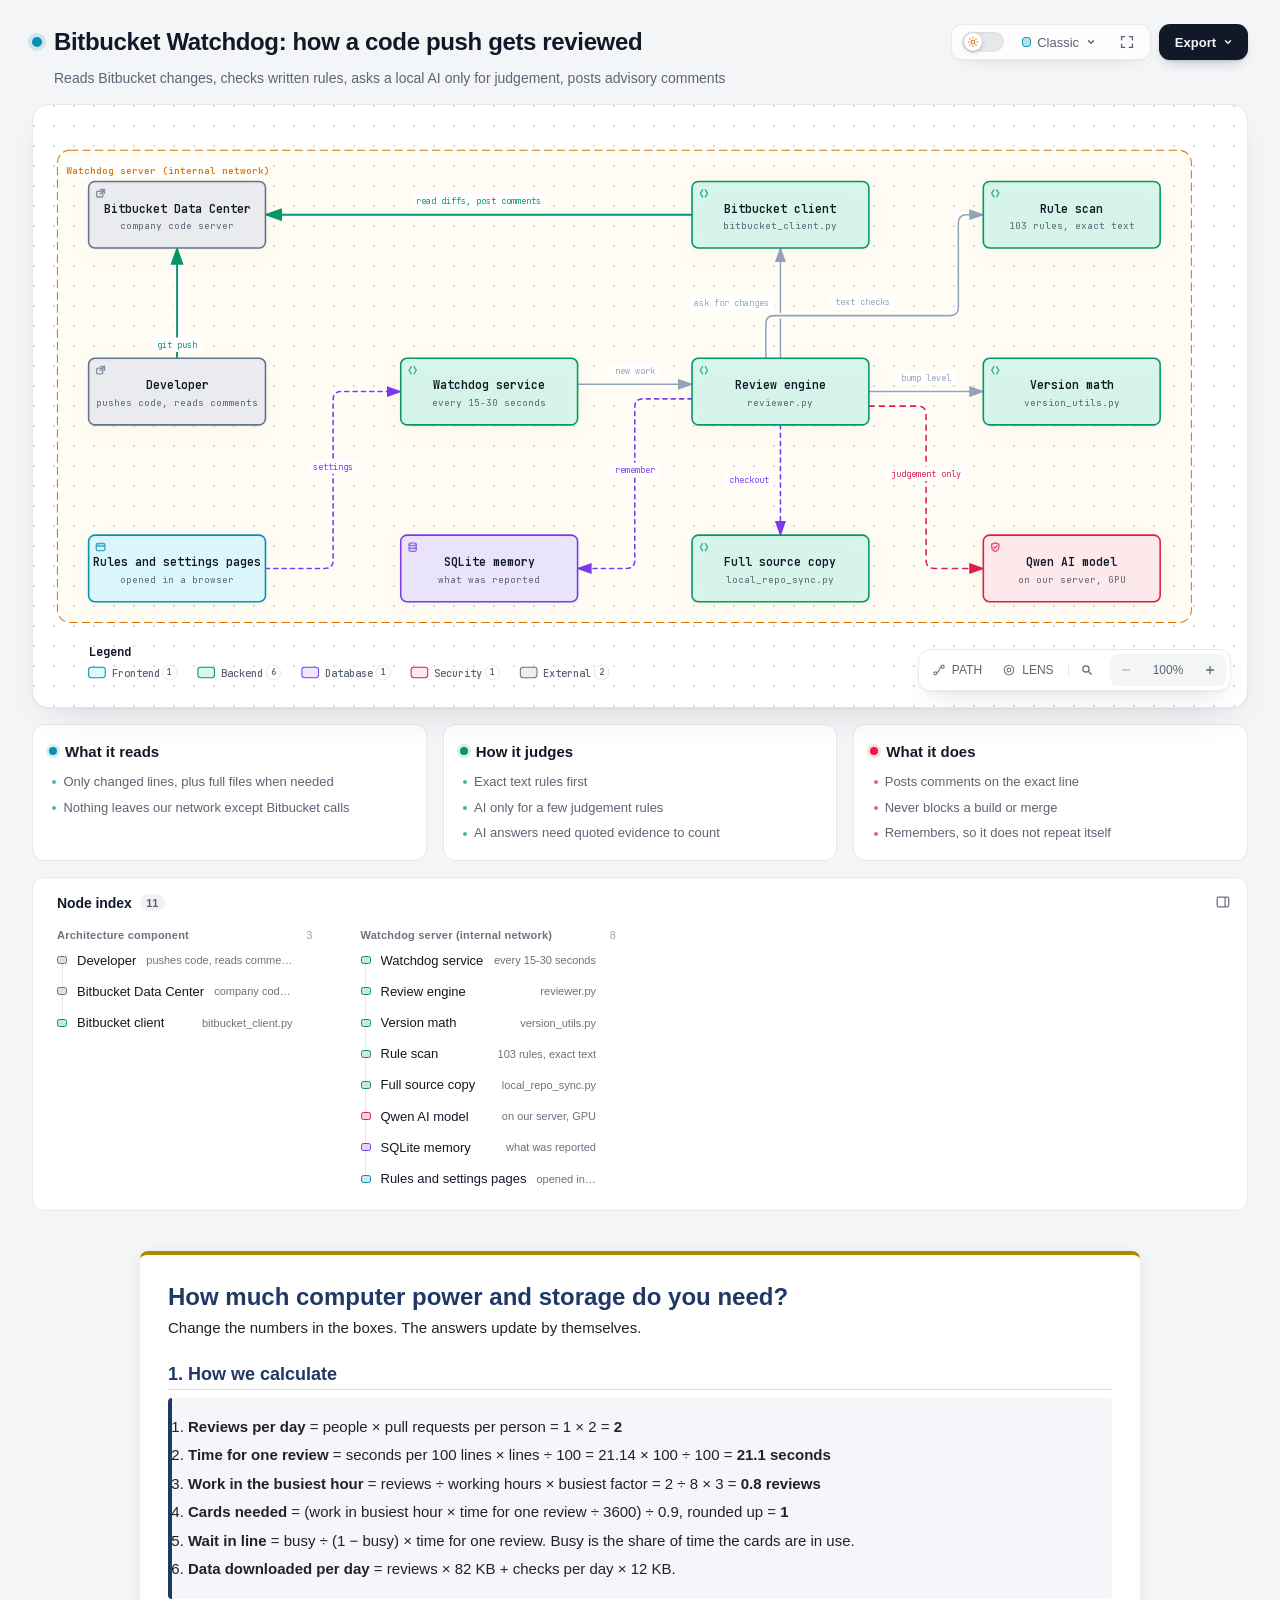
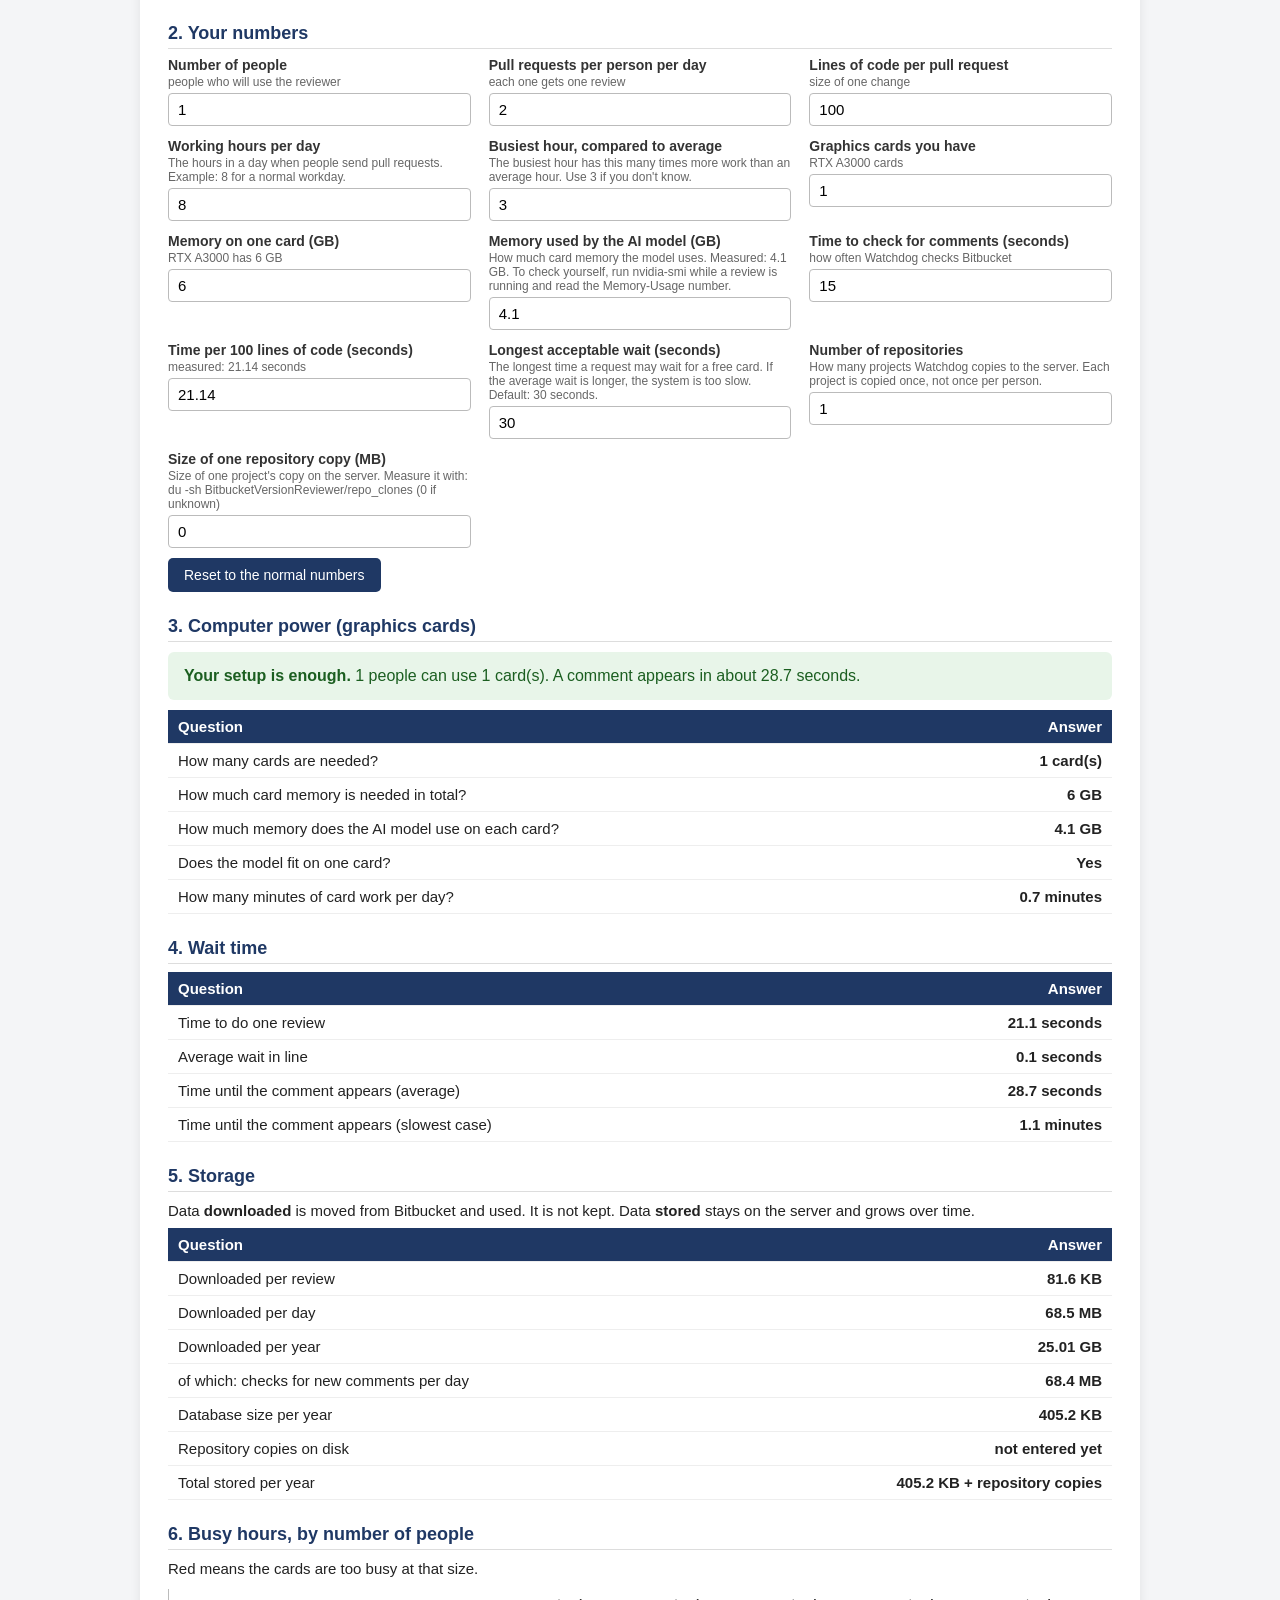
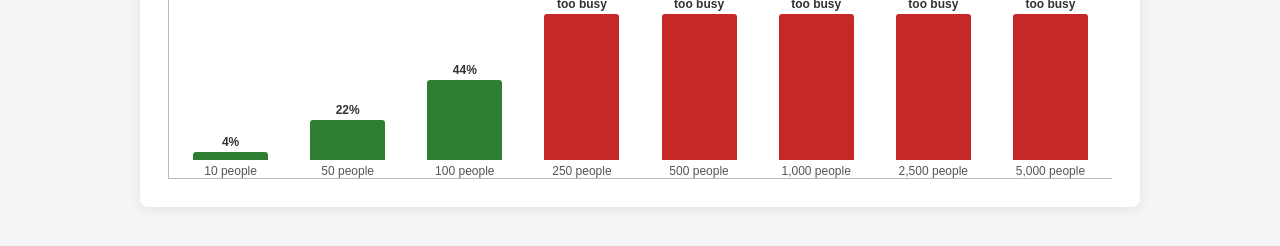
==== commit df3740b9: "Update Watchdog_Architecture (1).html" ====
--- a/Watchdog_Architecture (1).html
+++ b/Watchdog_Architecture (1).html
@@ -13824,72 +13824,80 @@
       }
     });
   </script>
-<section id="cap-panel" style="font-family:Segoe UI,Arial,sans-serif;color:#222;background:#fff;max-width:1100px;margin:40px auto;padding:28px;border-top:4px solid #B08800;border-radius:8px;box-shadow:0 2px 12px rgba(0,0,0,.08)">
+<section id="cap-panel" style="font-family:Segoe UI,Arial,sans-serif;color:#222;background:#fff;max-width:1000px;margin:40px auto;padding:28px;border-top:4px solid #B08800;border-radius:8px;box-shadow:0 2px 12px rgba(0,0,0,.08)">
   <style>
     #cap-panel h2{color:#1F3864;margin:0 0 6px;font-size:24px}
-    #cap-panel h3{color:#1F3864;margin:22px 0 8px;font-size:17px;border-bottom:1px solid #ddd;padding-bottom:4px}
-    #cap-panel p.hint{color:#666;font-size:13px;margin:4px 0 12px}
-    #cap-panel .grid{display:grid;grid-template-columns:repeat(auto-fit,minmax(230px,1fr));gap:10px 18px}
-    #cap-panel label{display:block;font-size:13px;font-weight:600;color:#333}
-    #cap-panel label span{display:block;font-weight:normal;color:#777;font-size:11px;margin-top:2px}
-    #cap-panel input{width:100%;box-sizing:border-box;padding:6px 8px;margin-top:4px;border:1px solid #bbb;border-radius:4px;font-size:14px}
-    #cap-panel textarea{width:100%;box-sizing:border-box;min-height:90px;padding:10px;border:1px solid #bbb;border-radius:6px;font-family:Consolas,monospace;font-size:13px}
-    #cap-panel button{background:#1F3864;color:#fff;border:0;padding:9px 16px;border-radius:5px;font-size:14px;cursor:pointer;margin:8px 8px 0 0}
-    #cap-panel button.alt{background:#777}
-    #cap-panel table{width:100%;border-collapse:collapse;font-size:14px;margin-top:6px}
-    #cap-panel td,#cap-panel th{padding:7px 9px;border-bottom:1px solid #eee;text-align:left;vertical-align:top}
+    #cap-panel h3{color:#1F3864;margin:24px 0 8px;font-size:18px;border-bottom:1px solid #ddd;padding-bottom:4px}
+    #cap-panel p{font-size:15px;line-height:1.5;margin:6px 0}
+    #cap-panel .grid{display:grid;grid-template-columns:repeat(auto-fit,minmax(240px,1fr));gap:12px 18px}
+    #cap-panel label{display:block;font-size:14px;font-weight:600;color:#333}
+    #cap-panel label span{display:block;font-weight:normal;color:#666;font-size:12px;margin-top:2px}
+    #cap-panel input{width:100%;box-sizing:border-box;padding:7px 9px;margin-top:4px;border:1px solid #bbb;border-radius:4px;font-size:15px}
+    #cap-panel button{background:#1F3864;color:#fff;border:0;padding:9px 16px;border-radius:5px;font-size:14px;cursor:pointer;margin-top:10px}
+    #cap-panel table{width:100%;border-collapse:collapse;font-size:15px;margin-top:6px}
+    #cap-panel td,#cap-panel th{padding:8px 10px;border-bottom:1px solid #eee;text-align:left;vertical-align:top}
     #cap-panel th{background:#1F3864;color:#fff;font-weight:600}
-    #cap-panel td.num{text-align:right;font-variant-numeric:tabular-nums;white-space:nowrap;font-weight:600}
-    #cap-panel .verdict{padding:10px 14px;border-radius:6px;font-size:15px;margin:10px 0}
+    #cap-panel td.num{text-align:right;white-space:nowrap;font-weight:700}
+    #cap-panel .steps{background:#f4f6fa;border-left:4px solid #1F3864;padding:12px 16px;border-radius:4px}
+    #cap-panel .steps li{margin:6px 0;font-size:15px;line-height:1.5}
+    #cap-panel .verdict{padding:12px 16px;border-radius:6px;font-size:16px;margin:10px 0;line-height:1.5}
     #cap-panel .ok{background:#e8f5e9;color:#1b5e20}
     #cap-panel .bad{background:#fdecea;color:#8a1c1c}
-    #cap-panel .found{font-size:12px;color:#555;margin-top:6px}
-    #cap-panel .bars{display:flex;align-items:flex-end;gap:10px;height:200px;border-left:1px solid #bbb;border-bottom:1px solid #bbb;padding:8px 8px 0;margin-top:8px}
+    #cap-panel .bars{display:flex;align-items:flex-end;gap:10px;height:190px;border-left:1px solid #bbb;border-bottom:1px solid #bbb;padding:8px 8px 0;margin-top:8px}
     #cap-panel .bar{flex:1;display:flex;flex-direction:column;align-items:center;justify-content:flex-end;height:100%}
     #cap-panel .bar i{display:block;width:70%;border-radius:3px 3px 0 0;background:#2e7d32}
     #cap-panel .bar i.hot{background:#c62828}
-    #cap-panel .bar b{font-size:11px;color:#333;margin-bottom:3px;white-space:nowrap}
-    #cap-panel .bar em{font-style:normal;font-size:11px;color:#555;margin-top:4px;white-space:nowrap}
-    #cap-panel .foot{font-size:12px;color:#666;margin-top:14px;line-height:1.5}
+    #cap-panel .bar b{font-size:12px;color:#333;margin-bottom:3px;white-space:nowrap}
+    #cap-panel .bar em{font-style:normal;font-size:12px;color:#555;margin-top:4px;white-space:nowrap}
   </style>
 
-  <h2>Capacity calculator: how much GPU, storage and time for N users</h2>
-  <p class="hint">Enter a scenario in the text box and press <b>Fill the boxes from my text</b>, or change the boxes directly. Everything updates on its own. Numbers come from the measured report (gpu_report_20261011_232130.xlsx).</p>
-
-
-
-  <h3>Settings</h3>
+  <h2>How much computer power and storage do you need?</h2>
+  <p>Change the numbers in the boxes. The answers update by themselves.</p>
+
+  <h3>1. How we calculate</h3>
+  <ol class="steps" id="cap-steps"></ol>
+
+  <h3>2. Your numbers</h3>
   <div class="grid">
-    <label>Number of users<span>people who use the reviewer</span><input id="u_users" type="number" min="1"></label>
-    <label>Pull requests per person per day<span>each one is reviewed</span><input id="u_prsPerUser" type="number" min="0" step="0.1"></label>
-    <label>Lines of code per pull request<span>the 100-line default</span><input id="u_linesPerPr" type="number" min="1"></label>
-    <label>Reviews per pull request<span>usually 1</span><input id="u_reviewsPerPr" type="number" min="1"></label>
-    <label>Working hours per day<span>when people send requests</span><input id="u_hours" type="number" min="1" step="0.5"></label>
-    <label>Busiest hour compared to average<span>peak factor, e.g. 3</span><input id="u_busiest" type="number" min="1" step="0.5"></label>
-    <label>A3000 cards you have<span>RTX A3000 Laptop GPU, one per card</span><input id="u_gpus" type="number" min="1"></label>
-    <label>Video memory per card (GB)<span>A3000 = 6 GB (report)</span><input id="u_cardGB" type="number" min="1" step="1"></label>
-    <label>Model memory per copy (GB)<span>measured 4.1 GB for current model; 14B needs about 9 GB</span><input id="u_modelGB" type="number" min="0.1" step="0.1"></label>
-    <label>Watchdog check interval (seconds)<span>how often it looks at Bitbucket</span><input id="u_pollS" type="number" min="1"></label>
-    <label>GPU seconds per 100 lines<span>measured: 21.14 (report)</span><input id="u_secPer100" type="number" min="0.1" step="0.01"></label>
-    <label>Longest wait allowed in queue (s)<span>above this, the system is too slow</span><input id="u_queueCap" type="number" min="1"></label>
+    <label>Number of people<span>people who will use the reviewer</span><input id="u_users" type="number" min="1"></label>
+    <label>Pull requests per person per day<span>each one gets one review</span><input id="u_prsPerUser" type="number" min="0" step="0.1"></label>
+    <label>Lines of code per pull request<span>size of one change</span><input id="u_linesPerPr" type="number" min="1"></label>
+    <label>Working hours per day<span>The hours in a day when people send pull requests. Example: 8 for a normal workday.</span><input id="u_hours" type="number" min="1" step="0.5"></label>
+    <label>Busiest hour, compared to average<span>The busiest hour has this many times more work than an average hour. Use 3 if you don't know.</span><input id="u_busiest" type="number" min="1" step="0.5"></label>
+    <label>Graphics cards you have<span>RTX A3000 cards</span><input id="u_gpus" type="number" min="1"></label>
+    <label>Memory on one card (GB)<span>RTX A3000 has 6 GB</span><input id="u_cardGB" type="number" min="1" step="1"></label>
+    <label>Memory used by the AI model (GB)<span>How much card memory the model uses. Measured: 4.1 GB. To check yourself, run nvidia-smi while a review is running and read the Memory-Usage number.</span><input id="u_modelGB" type="number" min="0.1" step="0.1"></label>
+    <label>Time to check for comments (seconds)<span>how often Watchdog checks Bitbucket</span><input id="u_pollS" type="number" min="1"></label>
+    <label>Time per 100 lines of code (seconds)<span>measured: 21.14 seconds</span><input id="u_secPer100" type="number" min="0.1" step="0.01"></label>
+    <label>Longest acceptable wait (seconds)<span>The longest time a request may wait for a free card. If the average wait is longer, the system is too slow. Default: 30 seconds.</span><input id="u_queueCap" type="number" min="1"></label>
+    <label>Number of repositories<span>How many projects Watchdog copies to the server. Each project is copied once, not once per person.</span><input id="u_repos" type="number" min="0"></label>
+    <label>Size of one repository copy (MB)<span>Size of one project's copy on the server. Measure it with: du -sh BitbucketVersionReviewer/repo_clones (0 if unknown)</span><input id="u_repoMB" type="number" min="0" step="1"></label>
   </div>
-
-  <h3>Result</h3>
-  <p class="hint">GPU counts are RTX A3000 cards (6 GB each), not a generic number.</p>
+  <button id="cap-reset" type="button">Reset to the normal numbers</button>
+
+  <h3>3. Computer power (graphics cards)</h3>
   <div id="cap-verdict" class="verdict"></div>
   <table>
-    <tr><th>What</th><th style="text-align:right">Value</th><th>Plain meaning</th></tr>
-    <tbody id="cap-rows"></tbody>
+    <tr><th>Question</th><th style="text-align:right">Answer</th></tr>
+    <tbody id="cap-power"></tbody>
   </table>
 
-  <h3>GPU load by number of users</h3>
-  <p class="hint">Red bars are over 90% busy on the GPUs you entered. Other settings stay as you set them.</p>
+  <h3>4. Wait time</h3>
+  <table>
+    <tr><th>Question</th><th style="text-align:right">Answer</th></tr>
+    <tbody id="cap-time"></tbody>
+  </table>
+
+  <h3>5. Storage</h3>
+  <p>Data <b>downloaded</b> is moved from Bitbucket and used. It is not kept. Data <b>stored</b> stays on the server and grows over time.</p>
+  <table>
+    <tr><th>Question</th><th style="text-align:right">Answer</th></tr>
+    <tbody id="cap-storage"></tbody>
+  </table>
+
+  <h3>6. Busy hours, by number of people</h3>
+  <p>Red means the cards are too busy at that size.</p>
   <div id="cap-bars" class="bars"></div>
-
-  <div class="foot">
-    <b>How to read this:</b> <i>Busy</i> is how much of the GPU's working time is used at the busiest hour. <i>Wait</i> is extra time a request spends in line. <i>Time to comment</i> is the average time from a push to the Bitbucket comment. Worst case adds a full check interval and the longest allowed queue wait.<br>
-    <b>Limits:</b> the GPU-seconds figure comes from only 6 measured reviews of 22 lines. The 531-line pull request measured 25–33 seconds, which is far less than this estimate, so the 100-line default is cautious. The spreadsheet's GPU column can differ by one GPU at very large numbers (for example 5,000 users). Measure again with your real team before buying hardware.
-  </div>
 </section>
 
 <script>
@@ -13910,7 +13918,9 @@
   bytesDownload: 81628,  // bytes downloaded from Bitbucket per review (measured)
   bytesReply: 404,       // bytes posted back per review (measured)
   bytesDb: 555,          // bytes kept in database per review (measured)
-  bytesPoll: 11869       // bytes read per trigger check (measured)
+  bytesPoll: 11869,      // bytes read per trigger check (measured)
+  repos: 1,              // repositories being watched
+  repoMB: 0              // average size of one repository copy on disk (MB); measure with: du -sh repo_clones
 };
 
 function capCalc(p) {
@@ -13944,31 +13954,42 @@
     replyPerDay: reviewsPerDay * p.bytesReply,
     fine: !over && Wq <= p.queueCap && needed <= n && fitsCard,
     fitsCard: fitsCard,
+    // --- storage section ---
+    dlPerReview: p.bytesDownload,                                  // transfer from Bitbucket per review
+    dlPollsDay: pollsPerDay * p.bytesPoll,                         // transfer for trigger checks per day
+    dlDay: reviewsPerDay * p.bytesDownload + pollsPerDay * p.bytesPoll,
+    dlMonth: (reviewsPerDay * p.bytesDownload + pollsPerDay * p.bytesPoll) * 30,
+    dlYear: (reviewsPerDay * p.bytesDownload + pollsPerDay * p.bytesPoll) * 365,
+    dbYear: reviewsPerDay * p.bytesDb * 365,                       // text kept in database per year
+    cloneBytes: p.repos * p.repoMB * 1e6,                          // repository copies kept on disk
+    storedYear: reviewsPerDay * p.bytesDb * 365 + p.repos * p.repoMB * 1e6,
     totalVramGB: needed * p.cardGB,        // total video memory of the cards needed
     modelGBTotal: needed * p.modelGB,      // memory used by model copies across those cards
   };
 }
 
 (function () {
-  var FIELDS = ["users","prsPerUser","linesPerPr","reviewsPerPr","hours","busiest","gpus","cardGB","modelGB","pollS","secPer100","queueCap"];
-  var DEF = { users:1, prsPerUser:2, linesPerPr:100, reviewsPerPr:1, hours:8, busiest:3, gpus:1, cardGB:6, modelGB:4.1, pollS:15, secPer100:21.14, queueCap:30 };
-  var FIXED = { bytesDownload:81628, bytesReply:404, bytesDb:555, bytesPoll:11869 };
+  var FIELDS = ["users","prsPerUser","linesPerPr","hours","busiest","gpus","cardGB","modelGB","pollS","secPer100","queueCap","repos","repoMB"];
+  var DEF = { users:1, prsPerUser:2, linesPerPr:100, hours:8, busiest:3, gpus:1, cardGB:6, modelGB:4.1, pollS:15, secPer100:21.14, queueCap:30, repos:1, repoMB:0 };
 
   function $(id) { return document.getElementById(id); }
-  function fmtN(x, d) { return (x === Infinity) ? "over capacity" : Number(x).toLocaleString(undefined, { maximumFractionDigits: d == null ? 0 : d }); }
-  function fmtTime(s) {
+  function num(x, d) {
+    if (x === Infinity) return "too many";
+    return Number(x).toLocaleString(undefined, { maximumFractionDigits: d == null ? 0 : d });
+  }
+  function secs(s) {
     if (s === Infinity) return "never (too slow)";
-    if (s < 60) return fmtN(s, 1) + " s";
-    if (s < 3600) return fmtN(s / 60, 1) + " min";
-    return fmtN(s / 3600, 1) + " h";
+    if (s < 60) return num(s, 1) + " seconds";
+    if (s < 3600) return num(s / 60, 1) + " minutes";
+    return num(s / 3600, 1) + " hours";
   }
-  function fmtBytes(b) {
-    if (b === Infinity) return "-";
-    if (b >= 1e9) return fmtN(b / 1e9, 2) + " GB";
-    if (b >= 1e6) return fmtN(b / 1e6, 1) + " MB";
-    if (b >= 1e3) return fmtN(b / 1e3, 1) + " KB";
-    return fmtN(b, 0) + " bytes";
+  function size(b) {
+    if (b >= 1e9) return num(b / 1e9, 2) + " GB";
+    if (b >= 1e6) return num(b / 1e6, 1) + " MB";
+    if (b >= 1e3) return num(b / 1e3, 1) + " KB";
+    return num(b, 0) + " bytes";
   }
+  function row(q, a) { return "<tr><td>" + q + "</td><td class='num'>" + a + "</td></tr>"; }
 
   function readSettings() {
     var p = {};
@@ -13976,96 +13997,92 @@
       var v = parseFloat($("u_" + f).value);
       p[f] = isNaN(v) ? DEF[f] : v;
     });
-    Object.keys(FIXED).forEach(function (k) { p[k] = FIXED[k]; });
+    p.reviewsPerPr = 1;
+    p.bytesDownload = 81628; p.bytesReply = 404; p.bytesDb = 555; p.bytesPoll = 11869;
     return p;
   }
-  function writeSettings(p) {
-    FIELDS.forEach(function (f) { $("u_" + f).value = p[f]; });
-  }
-
-  function rowHtml(label, value, meaning) {
-    return "<tr><td>" + label + "</td><td class='num'>" + value + "</td><td>" + meaning + "</td></tr>";
+
+  function steps(p, r) {
+    var out = "";
+    out += "<li><b>Reviews per day</b> = people × pull requests per person = " +
+           num(p.users) + " × " + num(p.prsPerUser, 1) + " = <b>" + num(r.reviewsPerDay) + "</b></li>";
+    out += "<li><b>Time for one review</b> = seconds per 100 lines × lines ÷ 100 = " +
+           num(p.secPer100, 2) + " × " + num(p.linesPerPr) + " ÷ 100 = <b>" + secs(r.S) + "</b></li>";
+    out += "<li><b>Work in the busiest hour</b> = reviews ÷ working hours × busiest factor = " +
+           num(r.reviewsPerDay) + " ÷ " + num(p.hours, 1) + " × " + num(p.busiest, 1) + " = <b>" + num(r.reviewsPerHourBusy, 1) + " reviews</b></li>";
+    out += "<li><b>Cards needed</b> = (work in busiest hour × time for one review ÷ 3600) ÷ 0.9, rounded up = <b>" + r.needed + "</b></li>";
+    out += "<li><b>Wait in line</b> = busy ÷ (1 − busy) × time for one review. Busy is the share of time the cards are in use.</li>";
+    out += "<li><b>Data downloaded per day</b> = reviews × 82 KB + checks per day × 12 KB.</li>";
+    return out;
   }
 
   function render() {
     var p = readSettings();
     var r = capCalc(p);
 
-    var verdict = $("cap-verdict");
+    $("cap-steps").innerHTML = steps(p, r);
+
+    var v = $("cap-verdict");
     if (r.fine) {
-      verdict.className = "verdict ok";
-      verdict.innerHTML = "<b>Fine.</b> " + fmtN(p.users) + " users run on " + r.n + " RTX A3000 card(s), " + fmtN(r.n * p.cardGB) + " GB video memory in total. A comment arrives in about " + fmtTime(r.avgOut) + " on average.";
+      v.className = "verdict ok";
+      v.innerHTML = "<b>Your setup is enough.</b> " + num(p.users) + " people can use " + r.n +
+        " card(s). A comment appears in about " + secs(r.avgOut) + ".";
+    } else if (!r.fitsCard) {
+      v.className = "verdict bad";
+      v.innerHTML = "<b>The AI model is too big for one card.</b> It needs " + num(p.modelGB, 1) +
+        " GB, and each card has " + num(p.cardGB) + " GB. Use a bigger card or a smaller model.";
     } else {
-      verdict.className = "verdict bad";
-      var why = !r.fitsCard ? "one model copy (" + fmtN(p.modelGB, 1) + " GB) does not fit on one " + p.cardGB + " GB card. Use a bigger card or a smaller model."
-              : r.busyPct === Infinity ? "you have " + r.n + " card(s), which cannot finish the work."
-              : "with " + r.n + " card(s) the wait is " + fmtTime(r.Wq) + ".";
-      verdict.innerHTML = "<b>Not enough.</b> " + fmtN(p.users) + " users need <b>" + r.needed + " RTX A3000 card(s)</b> = <b>" + fmtN(r.totalVramGB) + " GB</b> video memory in total. You have " + r.n + " card(s): " + why;
-    }
-
-    var rows = "";
-    rows += rowHtml("Reviews per day", fmtN(r.reviewsPerDay), "pull requests reviewed in one day");
-    rows += rowHtml("Reviews in the busiest hour", fmtN(r.reviewsPerHourBusy, 1), "requests the GPU must handle in its busiest hour");
-    rows += rowHtml("Time GPU needs per review", fmtTime(r.S), "computing time for one pull request");
-    rows += rowHtml("RTX A3000 cards needed", fmtN(r.needed) + " cards", "each card kept under 90% busy");
-    rows += rowHtml("Video memory needed in total", fmtN(r.totalVramGB) + " GB", "all the cards together (" + p.cardGB + " GB each)");
-    rows += rowHtml("Model memory used", fmtN(r.modelGBTotal, 1) + " GB", "one copy of the model per card, " + fmtN(p.modelGB, 1) + " GB each");
-    rows += rowHtml("Does one model copy fit on one card?", r.fitsCard ? "yes" : "NO", "card has " + p.cardGB + " GB");
-    rows += rowHtml("GPU busy at the busiest hour", r.busyPct === Infinity ? "over 100%" : fmtN(r.busyPct, 1) + " %", "share of the GPU's time in use");
-    rows += rowHtml("Wait in queue", fmtTime(r.Wq), "extra time a request waits for the GPU");
-    rows += rowHtml("Time to comment (average)", fmtTime(r.avgOut), "from push to comment in Bitbucket");
-    rows += rowHtml("Time to comment (worst case)", fmtTime(r.worstOut), "a full check interval plus the longest allowed wait");
-    rows += rowHtml("GPU working time per day", fmtN(r.gpuMinPerDay, 1) + " min", "total minutes of GPU computing per day");
-    rows += rowHtml("Downloaded from Bitbucket per day", fmtBytes(r.downloadPerDay), "code and diff data read, not stored");
-    rows += rowHtml("Stored in database per day", fmtBytes(r.dbPerDay), "text kept for memory; grows every day");
-    rows += rowHtml("Stored in database per year", fmtBytes(r.dbPerDay * 365), "approximate, text only");
-    rows += rowHtml("Comments posted per day", fmtBytes(r.replyPerDay), "size of the comments sent back");
-    $("cap-rows").innerHTML = rows;
+      v.className = "verdict bad";
+      v.innerHTML = "<b>Not enough cards.</b> " + num(p.users) + " people need <b>" + r.needed +
+        " cards</b>, which is <b>" + num(r.totalVramGB) + " GB</b> of card memory in total. You have " + r.n + ".";
+    }
+
+    $("cap-power").innerHTML =
+      row("How many cards are needed?", r.needed + " card(s)") +
+      row("How much card memory is needed in total?", num(r.totalVramGB) + " GB") +
+      row("How much memory does the AI model use on each card?", num(p.modelGB, 1) + " GB") +
+      row("Does the model fit on one card?", r.fitsCard ? "Yes" : "No") +
+      row("How many minutes of card work per day?", num(r.gpuMinPerDay, 1) + " minutes");
+
+    $("cap-time").innerHTML =
+      row("Time to do one review", secs(r.S)) +
+      row("Average wait in line", secs(r.Wq)) +
+      row("Time until the comment appears (average)", secs(r.avgOut)) +
+      row("Time until the comment appears (slowest case)", secs(r.worstOut));
+
+    $("cap-storage").innerHTML =
+      row("Downloaded per review", size(r.dlPerReview)) +
+      row("Downloaded per day", size(r.dlDay)) +
+      row("Downloaded per year", size(r.dlYear)) +
+      row("  of which: checks for new comments per day", size(r.dlPollsDay)) +
+      row("Database size per year", size(r.dbYear)) +
+      row("Repository copies on disk", p.repoMB > 0 ? size(r.cloneBytes) : "not entered yet") +
+      row("Total stored per year", p.repoMB > 0 ? size(r.storedYear) : size(r.dbYear) + " + repository copies");
 
     drawBars(p);
   }
 
   function drawBars(p) {
-    var scen = [10, 50, 100, 250, 500, 1000, 2500, 5000, 10000];
+    var scen = [10, 50, 100, 250, 500, 1000, 2500, 5000];
     var html = "";
     scen.forEach(function (u) {
-      var q = Object.assign({}, p, { users: u });
-      var r = capCalc(q);
-      var pct = r.busyPct === Infinity ? 120 : Math.min(120, r.busyPct);
+      var r = capCalc(Object.assign({}, p, { users: u }));
       var hot = r.busyPct === Infinity || r.busyPct > 90;
-      html += "<div class='bar'><b>" + (r.busyPct === Infinity ? "over" : fmtN(r.busyPct, 0) + "%") + "</b>" +
-              "<i class='" + (hot ? "hot" : "") + "' style='height:" + (pct / 120 * 100) + "%'></i>" +
-              "<em>" + fmtN(u) + " users</em><em>" + r.needed + " card(s)</em></div>";
+      var pct = r.busyPct === Infinity ? 100 : Math.min(100, r.busyPct);
+      html += "<div class='bar'><b>" + (r.busyPct === Infinity ? "too busy" : num(r.busyPct, 0) + "%") + "</b>" +
+              "<i class='" + (hot ? "hot" : "") + "' style='height:" + Math.max(2, pct) + "%'></i>" +
+              "<em>" + num(u) + " people</em></div>";
     });
     $("cap-bars").innerHTML = html;
   }
 
-  function parseText(text) {
-    var found = [];
-    function take(re, field, conv) {
-      var m = text.match(re);
-      if (m) {
-        var v = parseFloat(String(m[1]).replace(/,/g, ""));
-        if (!isNaN(v)) { $("u_" + field).value = conv ? conv(v) : v; found.push(field + " = " + v); }
-      }
-    }
-    take(/(\d[\d,]*)\s*(?:users|people|engineers|developers|employees|persons)/i, "users");
-    take(/(\d[\d,]*)\s*(?:lines|loc)\b/i, "linesPerPr");
-    take(/(\d+(?:\.\d+)?)\s*(?:pull requests?|prs?|reviews?)\s*(?:per|a|each)\s*(?:person|user|engineer|developer|day)/i, "prsPerUser");
-    take(/(\d+)\s*(?:gpus?)\b/i, "gpus");
-    take(/(\d+(?:\.\d+)?)\s*(?:hours?|hrs?|h)\s*(?:a|per)\s*day/i, "hours");
-    take(/(?:poll|check|interval)\D{0,15}(\d+)\s*(?:seconds?|secs?|s)\b/i, "pollS");
-    take(/(\d+(?:\.\d+)?)\s*(?:x\s*)?busiest|busiest\D{0,20}(\d+(?:\.\d+)?)/i, "busiest");
-    take(/(\d+)\s*(?:reviews?|prs?|pull requests?)\s*(?:per|a)\s*pull\s*request/i, "reviewsPerPr");
-    $("cap-found").innerHTML = found.length ? "Found in your text: " + found.join(", ") : "Nothing recognised in the text. Use the boxes below instead.";
-    render();
-  }
-
   function init() {
-    writeSettings(DEF);
+    FIELDS.forEach(function (f) { $("u_" + f).value = DEF[f]; });
     FIELDS.forEach(function (f) { $("u_" + f).addEventListener("input", render); });
-    $("cap-parse").addEventListener("click", function () { parseText($("cap-text").value); });
-    $("cap-reset").addEventListener("click", function () { writeSettings(DEF); $("cap-found").innerHTML = ""; render(); });
+    $("cap-reset").addEventListener("click", function () {
+      FIELDS.forEach(function (f) { $("u_" + f).value = DEF[f]; });
+      render();
+    });
     render();
   }
   if (document.readyState === "loading") document.addEventListener("DOMContentLoaded", init); else init();
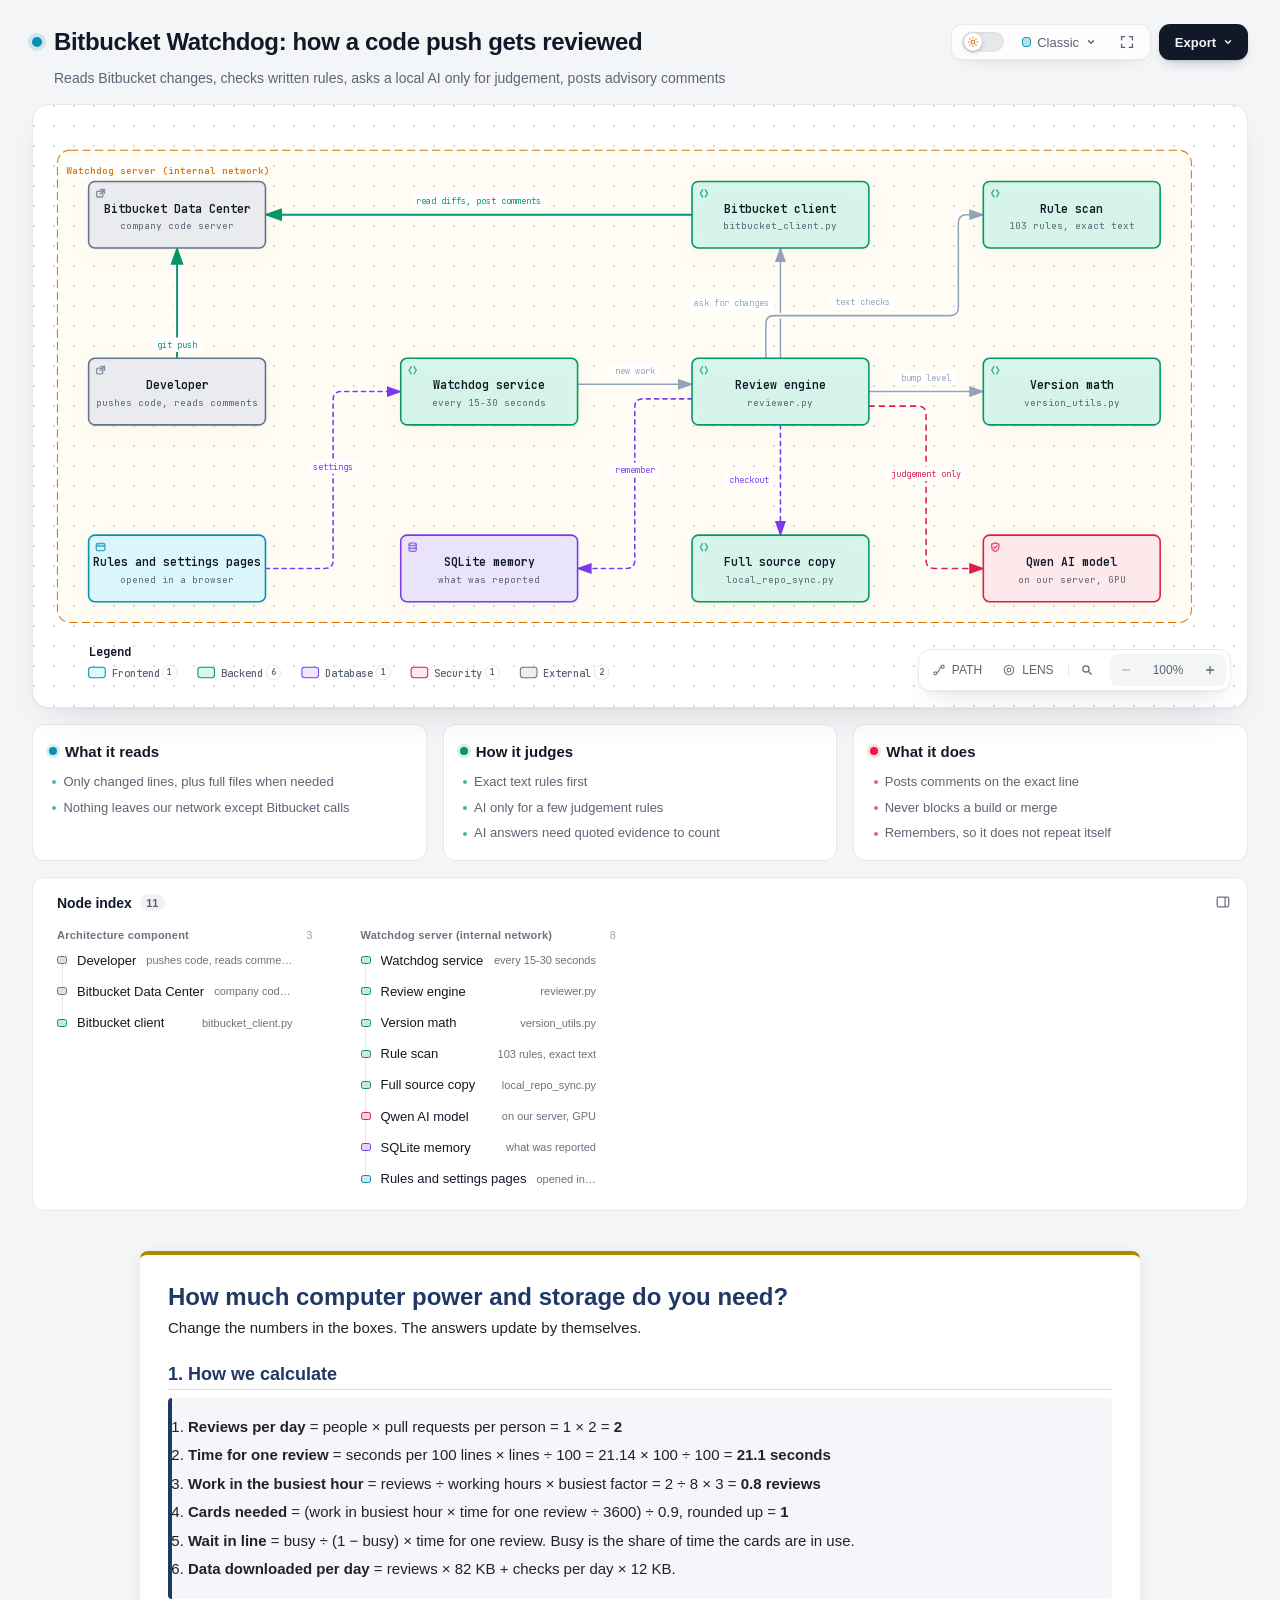
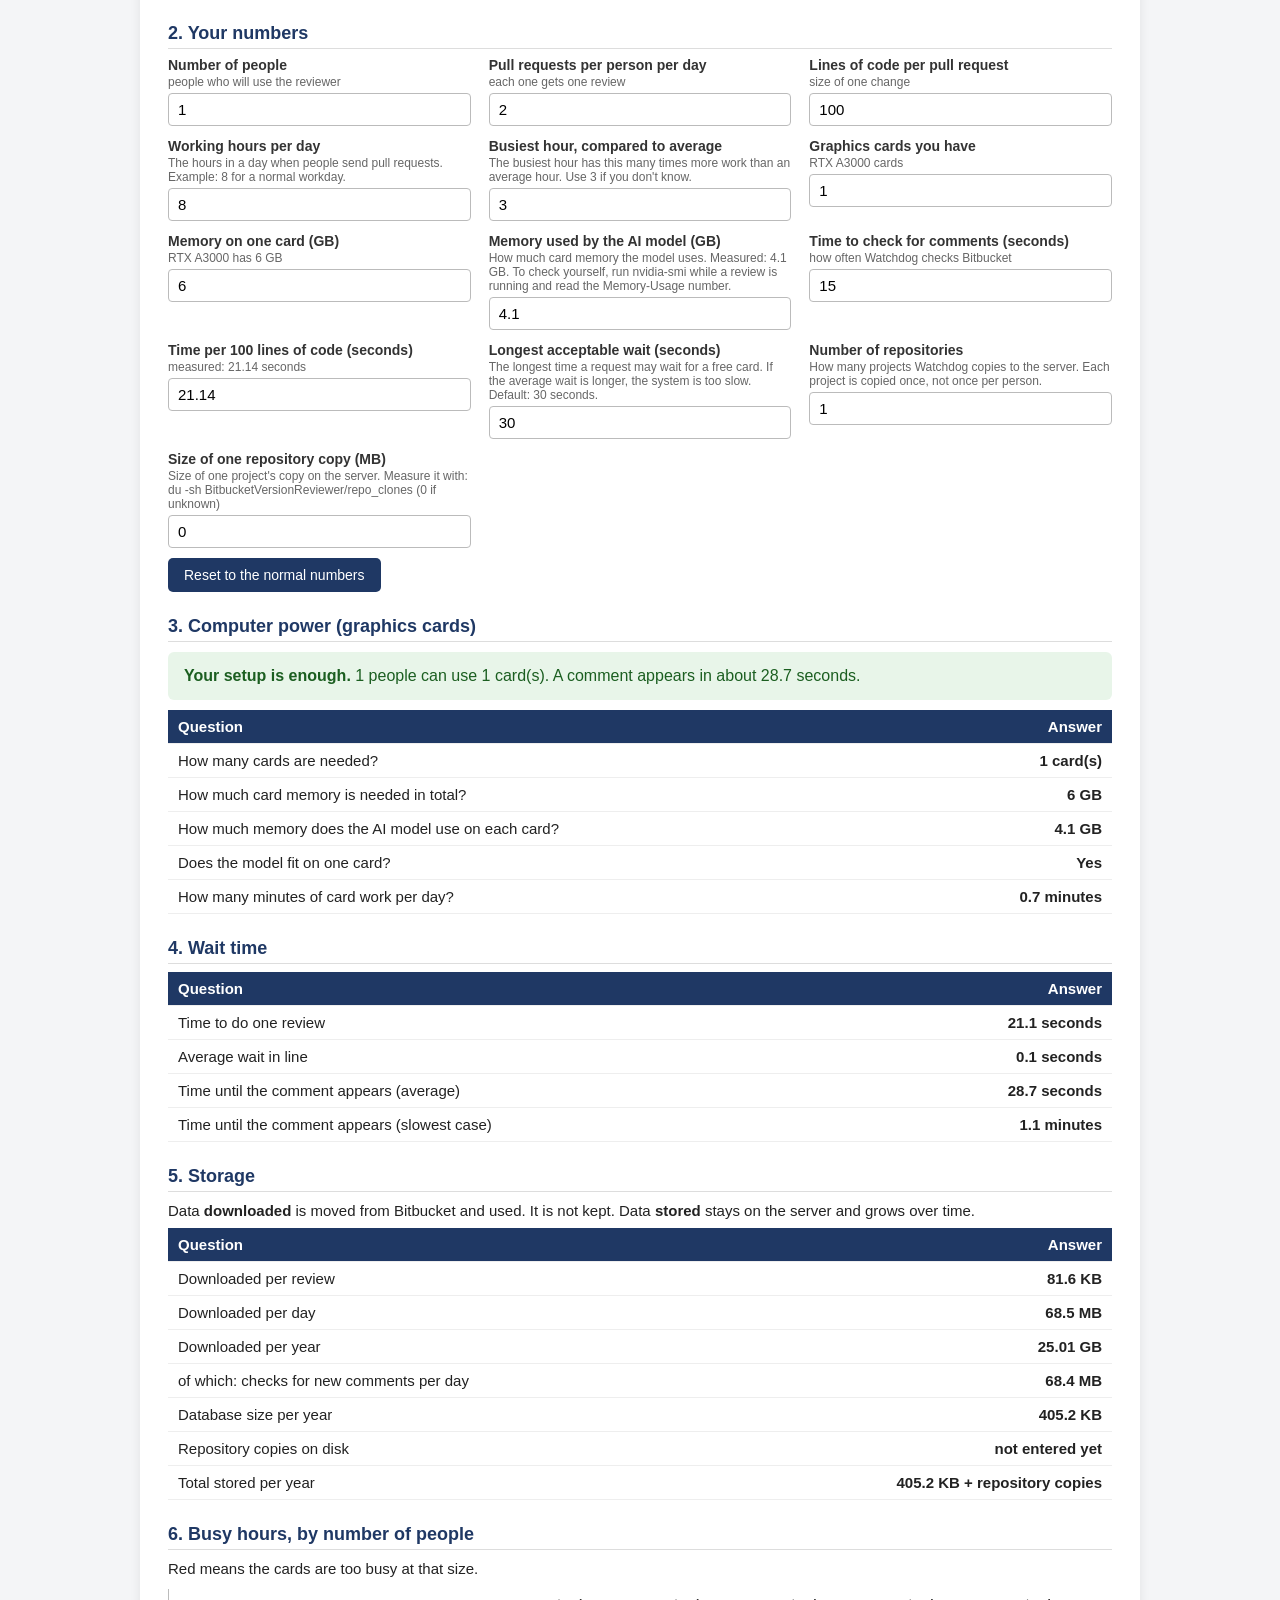
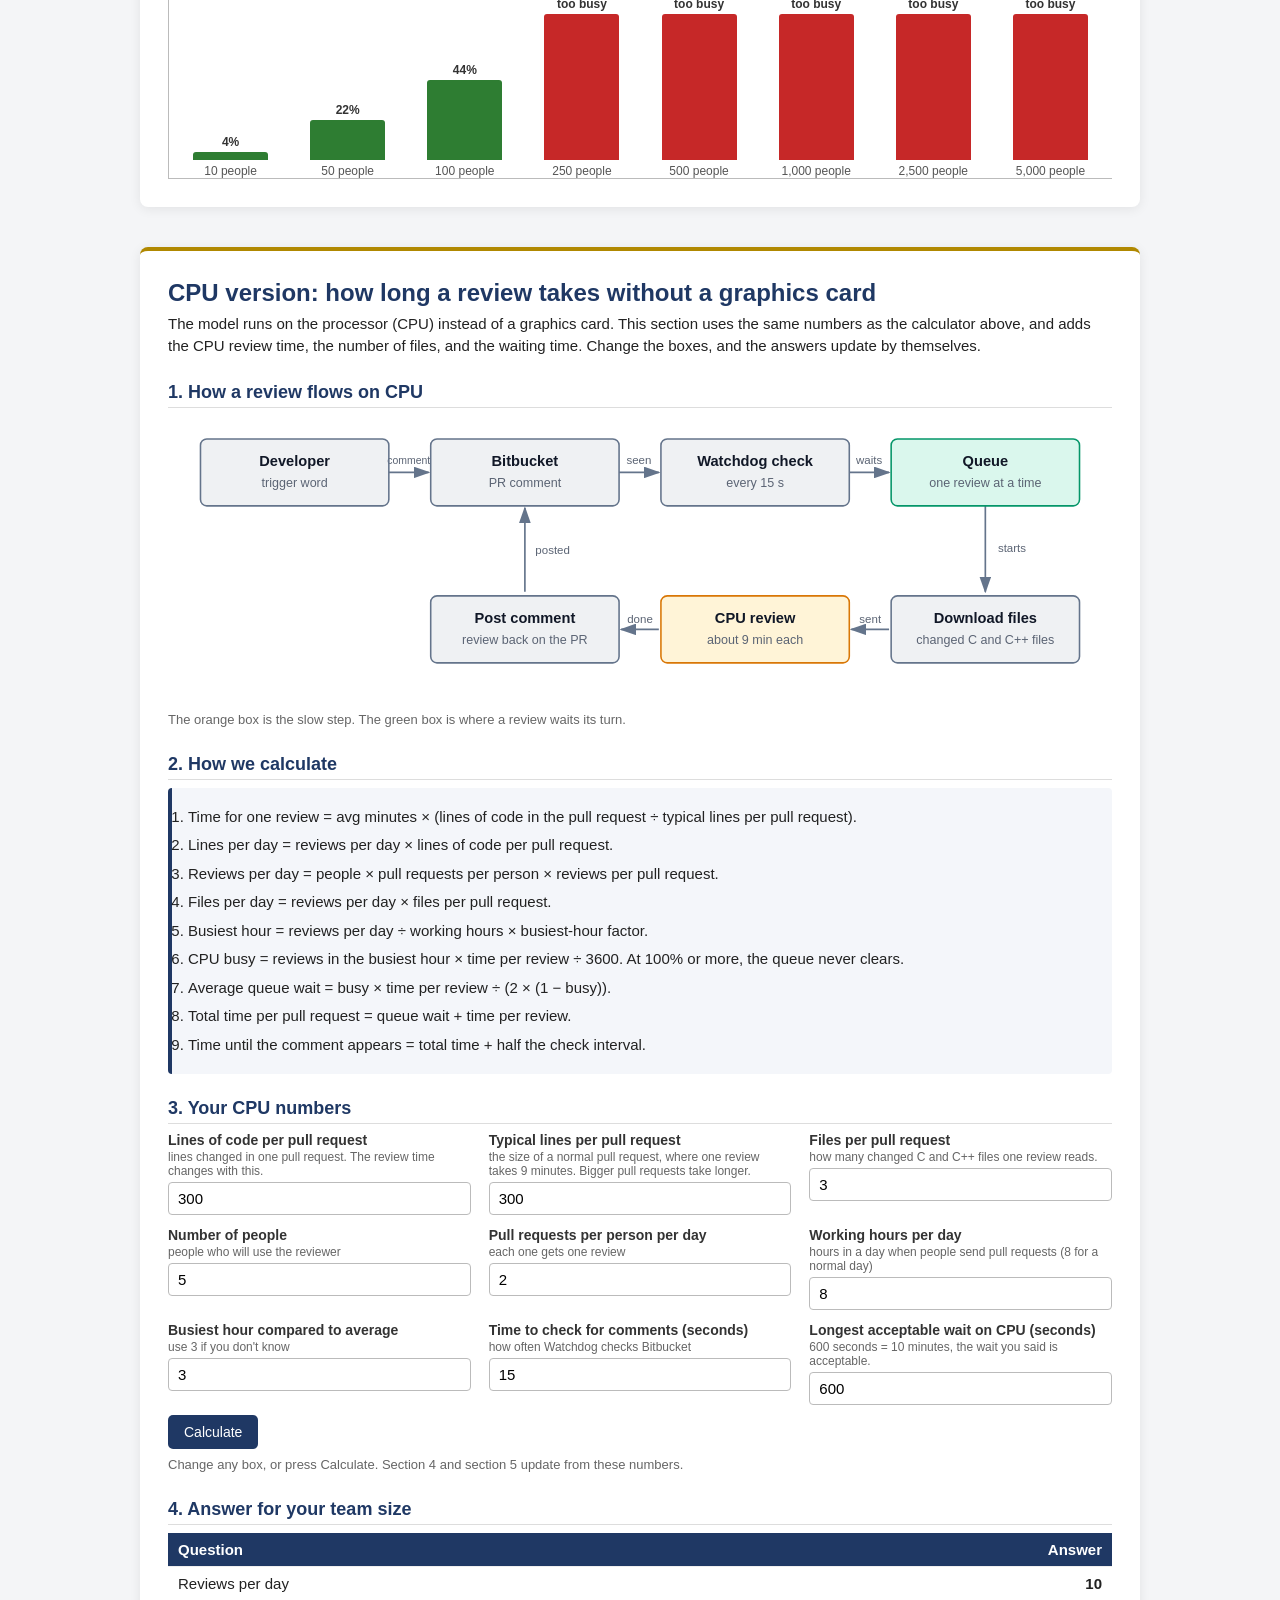
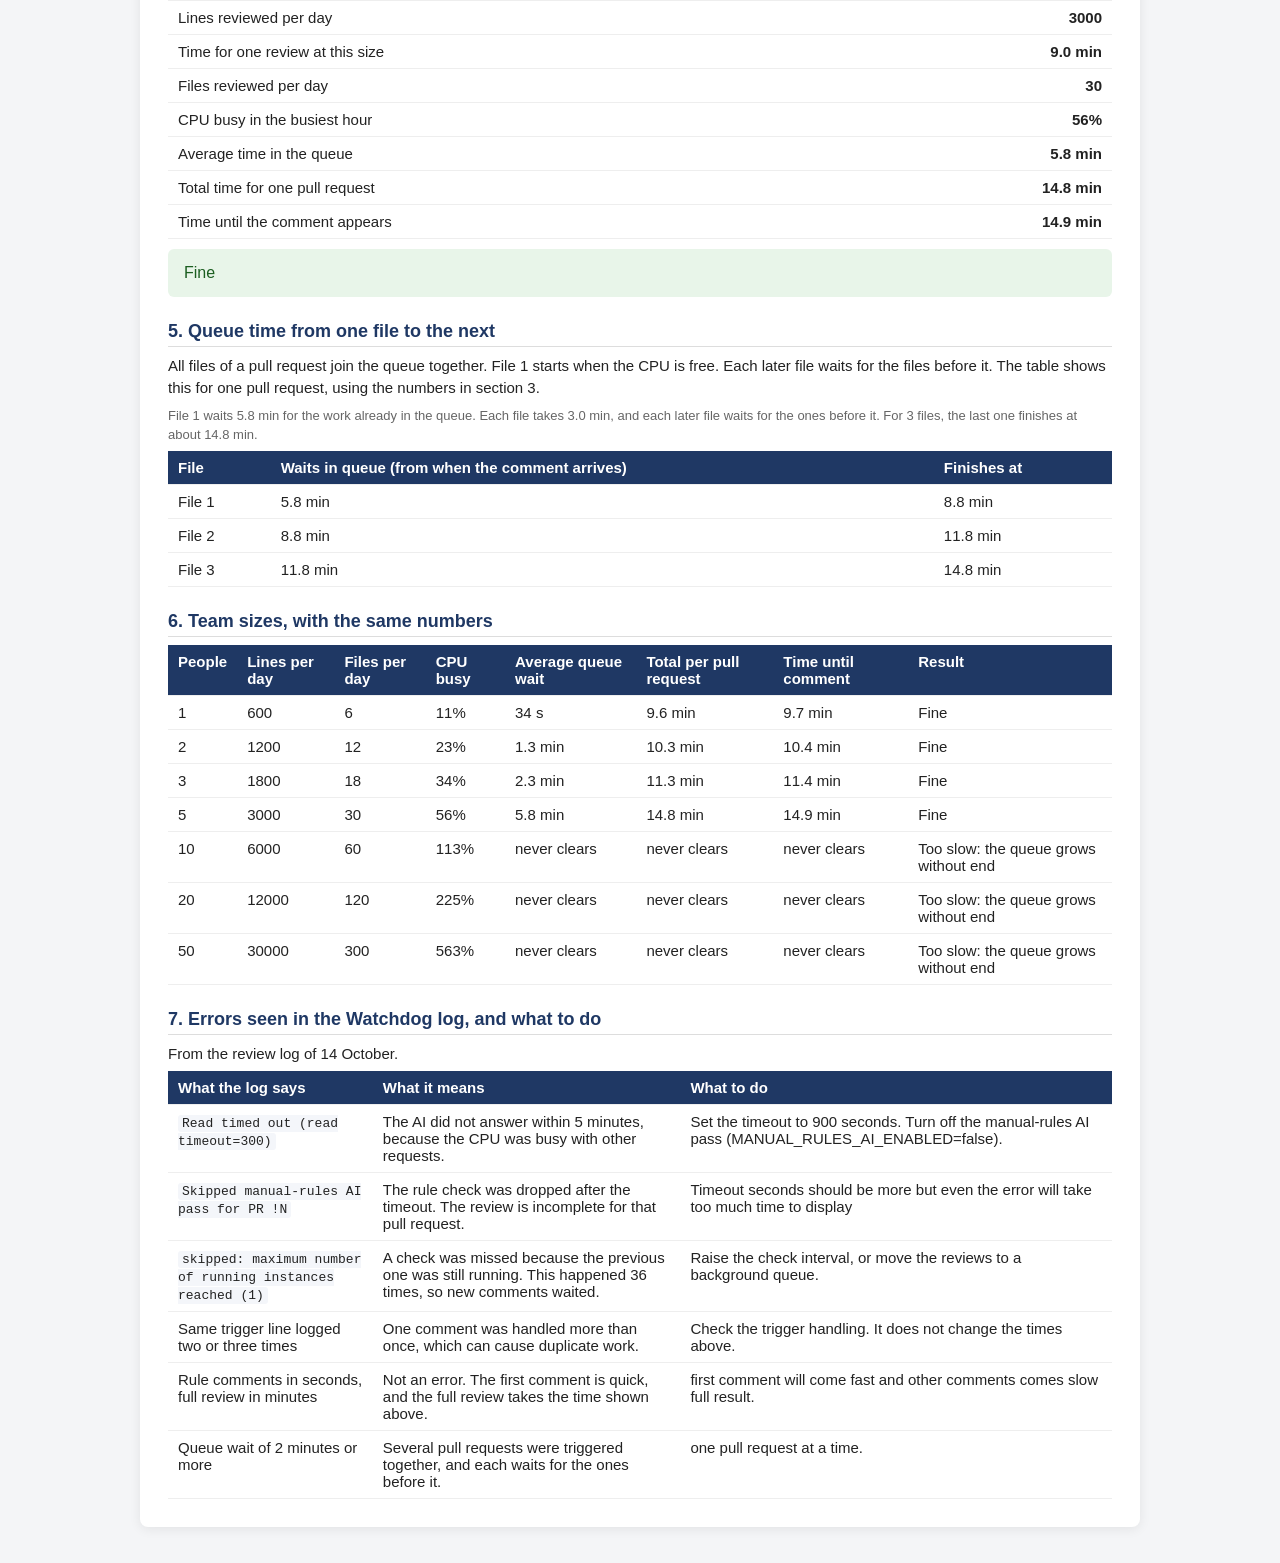
==== commit 30845468: "Add CPU panel section with calculations and styles" ====
--- a/Watchdog_Architecture (1).html
+++ b/Watchdog_Architecture (1).html
@@ -13900,6 +13900,253 @@
   <div id="cap-bars" class="bars"></div>
 </section>
 
+<section id="cpu-panel" style="font-family:Segoe UI,Arial,sans-serif;color:#222;background:#fff;max-width:1000px;margin:40px auto;padding:28px;border-top:4px solid #B08800;border-radius:8px;box-shadow:0 2px 12px rgba(0,0,0,.08)">
+    <style>
+    #cpu-panel h2{color:#1F3864;margin:0 0 6px;font-size:24px}
+    #cpu-panel h3{color:#1F3864;margin:24px 0 8px;font-size:18px;border-bottom:1px solid #ddd;padding-bottom:4px}
+    #cpu-panel p{font-size:15px;line-height:1.5;margin:6px 0}
+    #cpu-panel .note{font-size:13px;color:#666}
+    #cpu-panel .grid{display:grid;grid-template-columns:repeat(auto-fit,minmax(240px,1fr));gap:12px 18px}
+    #cpu-panel label{display:block;font-size:14px;font-weight:600;color:#333}
+    #cpu-panel label span{display:block;font-weight:normal;color:#666;font-size:12px;margin-top:2px}
+    #cpu-panel input{width:100%;box-sizing:border-box;padding:7px 9px;margin-top:4px;border:1px solid #bbb;border-radius:4px;font-size:15px}
+    #cpu-panel table{width:100%;border-collapse:collapse;font-size:15px;margin-top:6px}
+    #cpu-panel td,#cpu-panel th{padding:8px 10px;border-bottom:1px solid #eee;text-align:left;vertical-align:top}
+    #cpu-panel th{background:#1F3864;color:#fff;font-weight:600}
+    #cpu-panel td.num{text-align:right;white-space:nowrap;font-weight:700}
+    #cpu-panel .steps{background:#f4f6fa;border-left:4px solid #1F3864;padding:12px 16px;border-radius:4px}
+    #cpu-panel .steps li{margin:6px 0;font-size:15px;line-height:1.5}
+    #cpu-panel .verdict{padding:12px 16px;border-radius:6px;font-size:16px;margin:10px 0;line-height:1.5}
+    #cpu-panel .ok{background:#e8f5e9;color:#1b5e20}
+    #cpu-panel .bad{background:#fdecea;color:#8a1c1c}
+    #cpu-panel button{background:#1F3864;color:#fff;border:0;padding:9px 16px;border-radius:5px;font-size:14px;cursor:pointer;margin-top:10px}
+    #cpu-panel code{font-size:13px;background:#f4f6fa;padding:1px 4px;border-radius:3px;word-break:break-word}
+    #cpu-panel svg.flow{width:100%;max-width:860px;display:block;margin:10px auto}
+    #cpu-panel svg.flow text{font-family:Segoe UI,Arial,sans-serif}
+  </style>
+  <h2>CPU version: how long a review takes without a graphics card</h2>
+  <p>The model runs on the processor (CPU) instead of a graphics card. This section uses the same numbers as
+  the calculator above, and adds the CPU review time, the number of files, and the waiting time. Change the
+  boxes, and the answers update by themselves.</p>
+
+  <h3>1. How a review flows on CPU</h3>
+  <svg class="flow" viewBox="0 0 860 270" role="img" aria-label="CPU review flow">
+    <defs>
+      <marker id="cpu-arrow" markerWidth="10" markerHeight="7" refX="9" refY="3.5" orient="auto">
+        <polygon points="0 0,10 3.5,0 7" fill="#64748b"/>
+      </marker>
+    </defs>
+    <g stroke="#64748b" stroke-width="1.6" fill="none" marker-end="url(#cpu-arrow)">
+      <line x1="190" y1="52" x2="228" y2="52"/>
+      <line x1="410" y1="52" x2="448" y2="52"/>
+      <line x1="630" y1="52" x2="668" y2="52"/>
+      <line x1="760" y1="84" x2="760" y2="166"/>
+      <line x1="668" y1="202" x2="632" y2="202"/>
+      <line x1="448" y1="202" x2="412" y2="202"/>
+      <line x1="320" y1="166" x2="320" y2="86"/>
+    </g>
+    <g font-size="11" fill="#5b6474" text-anchor="middle">
+      <text x="209" y="44" font-size="10">comment</text>
+      <text x="429" y="44">seen</text>
+      <text x="649" y="44">waits</text>
+      <text x="772" y="128" text-anchor="start">starts</text>
+      <text x="650" y="196">sent</text>
+      <text x="430" y="196">done</text>
+      <text x="330" y="130" text-anchor="start">posted</text>
+    </g>
+    <rect x="10" y="20" width="180" height="64" rx="6" fill="rgba(100,116,139,0.1)" stroke="#64748b" stroke-width="1.5"/>
+    <text x="100" y="46" font-size="14" font-weight="600" text-anchor="middle" fill="#111827">Developer</text>
+    <text x="100" y="66" font-size="12" text-anchor="middle" fill="#5b6474">trigger word</text>
+
+    <rect x="230" y="20" width="180" height="64" rx="6" fill="rgba(100,116,139,0.1)" stroke="#64748b" stroke-width="1.5"/>
+    <text x="320" y="46" font-size="14" font-weight="600" text-anchor="middle" fill="#111827">Bitbucket</text>
+    <text x="320" y="66" font-size="12" text-anchor="middle" fill="#5b6474">PR comment</text>
+
+    <rect x="450" y="20" width="180" height="64" rx="6" fill="rgba(100,116,139,0.1)" stroke="#64748b" stroke-width="1.5"/>
+    <text x="540" y="46" font-size="14" font-weight="600" text-anchor="middle" fill="#111827">Watchdog check</text>
+    <text x="540" y="66" font-size="12" text-anchor="middle" fill="#5b6474">every 15 s</text>
+
+    <rect x="670" y="20" width="180" height="64" rx="6" fill="rgba(52,211,153,0.18)" stroke="#059669" stroke-width="1.5"/>
+    <text x="760" y="46" font-size="14" font-weight="600" text-anchor="middle" fill="#111827">Queue</text>
+    <text x="760" y="66" font-size="12" text-anchor="middle" fill="#5b6474">one review at a time</text>
+
+    <rect x="670" y="170" width="180" height="64" rx="6" fill="rgba(100,116,139,0.1)" stroke="#64748b" stroke-width="1.5"/>
+    <text x="760" y="196" font-size="14" font-weight="600" text-anchor="middle" fill="#111827">Download files</text>
+    <text x="760" y="216" font-size="12" text-anchor="middle" fill="#5b6474">changed C and C++ files</text>
+
+    <rect x="450" y="170" width="180" height="64" rx="6" fill="rgba(251,191,36,0.18)" stroke="#d97706" stroke-width="1.5"/>
+    <text x="540" y="196" font-size="14" font-weight="600" text-anchor="middle" fill="#111827">CPU review</text>
+    <text x="540" y="216" font-size="12" text-anchor="middle" fill="#5b6474">about 9 min each</text>
+
+    <rect x="230" y="170" width="180" height="64" rx="6" fill="rgba(100,116,139,0.1)" stroke="#64748b" stroke-width="1.5"/>
+    <text x="320" y="196" font-size="14" font-weight="600" text-anchor="middle" fill="#111827">Post comment</text>
+    <text x="320" y="216" font-size="12" text-anchor="middle" fill="#5b6474">review back on the PR</text>
+  </svg>
+  <p class="note">The orange box is the slow step. The green box is where a review waits its turn.</p>
+
+  <h3>2. How we calculate</h3>
+  <ol class="steps">
+    <li>Time for one review = avg minutes × (lines of code in the pull request ÷ typical lines per pull request).</li>
+    <li>Lines per day = reviews per day × lines of code per pull request.</li>
+    <li>Reviews per day = people × pull requests per person × reviews per pull request.</li>
+    <li>Files per day = reviews per day × files per pull request.</li>
+    <li>Busiest hour = reviews per day ÷ working hours × busiest-hour factor.</li>
+    <li>CPU busy = reviews in the busiest hour × time per review ÷ 3600. At 100% or more, the queue never clears.</li>
+    <li>Average queue wait = busy × time per review ÷ (2 × (1 − busy)).</li>
+    <li>Total time per pull request = queue wait + time per review.</li>
+    <li>Time until the comment appears = total time + half the check interval.</li>
+  </ol>
+
+  <h3>3. Your CPU numbers</h3>
+  <div class="grid">
+    <label>Lines of code per pull request<span>lines changed in one pull request. The review time changes with this.</span><input id="cpu_lines" type="number" min="1" value="300"></label>
+    <label>Typical lines per pull request<span>the size of a normal pull request, where one review takes 9 minutes. Bigger pull requests take longer.</span><input id="cpu_avgLines" type="number" min="1" value="300"></label>
+    <label>Files per pull request<span>how many changed C and C++ files one review reads.</span><input id="cpu_files" type="number" min="1" value="3"></label>
+    <label>Number of people<span>people who will use the reviewer</span><input id="cpu_users" type="number" min="1" value="5"></label>
+    <label>Pull requests per person per day<span>each one gets one review</span><input id="cpu_prs" type="number" min="0" step="0.1" value="2"></label>
+    <label>Working hours per day<span>hours in a day when people send pull requests (8 for a normal day)</span><input id="cpu_hours" type="number" min="1" step="0.5" value="8"></label>
+    <label>Busiest hour compared to average<span>use 3 if you don't know</span><input id="cpu_busiest" type="number" min="1" step="0.5" value="3"></label>
+    <label>Time to check for comments (seconds)<span>how often Watchdog checks Bitbucket</span><input id="cpu_pollS" type="number" min="1" value="15"></label>
+    <label>Longest acceptable wait on CPU (seconds)<span>600 seconds = 10 minutes, the wait you said is acceptable.</span><input id="cpu_cap" type="number" min="0" value="600"></label>
+  </div>
+  <button id="cpu-calc" type="button">Calculate</button>
+  <p class="note">Change any box, or press Calculate. Section 4 and section 5 update from these numbers.</p>
+
+  <h3>4. Answer for your team size</h3>
+  <table>
+    <tr><th>Question</th><th style="text-align:right">Answer</th></tr>
+    <tbody id="cpu-answer"></tbody>
+  </table>
+  <div id="cpu-verdict" class="verdict"></div>
+
+  <h3>5. Queue time from one file to the next</h3>
+  <p>All files of a pull request join the queue together. File 1 starts when the CPU is free. Each later file
+  waits for the files before it. The table shows this for one pull request, using the numbers in section 3.</p>
+  <p id="cpu-filesum" class="note"></p>
+  <table>
+    <tr><th>File</th><th>Waits in queue (from when the comment arrives)</th><th>Finishes at</th></tr>
+    <tbody id="cpu-files"></tbody>
+  </table>
+
+  <h3>6. Team sizes, with the same numbers</h3>
+  <table>
+    <tr><th>People</th><th>Lines per day</th><th>Files per day</th><th>CPU busy</th><th>Average queue wait</th><th>Total per pull request</th><th>Time until comment</th><th>Result</th></tr>
+    <tbody id="cpu-table"></tbody>
+  </table>
+
+  <h3>7. Errors seen in the Watchdog log, and what to do</h3>
+  <p>From the review log of 14 October.</p>
+  <table>
+    <tr><th>What the log says</th><th>What it means</th><th>What to do</th></tr>
+    <tr><td><code>Read timed out (read timeout=300)</code></td>
+        <td>The AI did not answer within 5 minutes, because the CPU was busy with other requests.</td>
+        <td>Set the timeout to 900 seconds. Turn off the manual-rules AI pass (MANUAL_RULES_AI_ENABLED=false).</td></tr>
+    <tr><td><code>Skipped manual-rules AI pass for PR !N</code></td>
+        <td>The rule check was dropped after the timeout. The review is incomplete for that pull request.</td>
+        <td>Timeout seconds should be more but even the error will take too much time to display</td></tr>
+    <tr><td><code>skipped: maximum number of running instances reached (1)</code></td>
+        <td>A check was missed because the previous one was still running. This happened 36 times, so new comments waited.</td>
+        <td>Raise the check interval, or move the reviews to a background queue.</td></tr>
+    <tr><td>Same trigger line logged two or three times</td>
+        <td>One comment was handled more than once, which can cause duplicate work.</td>
+        <td>Check the trigger handling. It does not change the times above.</td></tr>
+    <tr><td>Rule comments in seconds, full review in minutes</td>
+        <td>Not an error. The first comment is quick, and the full review takes the time shown above.</td>
+        <td> first comment will come fast and other comments comes slow full result.</td></tr>
+    <tr><td>Queue wait of 2 minutes or more</td>
+        <td>Several pull requests were triggered together, and each waits for the ones before it.</td>
+        <td> one pull request at a time.</td></tr>
+  </table>
+</section>
+
+<script>
+// CPU panel calculator. Uses the same boxes as the capacity calculator above.
+(function () {
+  function num(id, d) {
+    var el = document.getElementById(id);
+    var x = el ? parseFloat(el.value) : NaN;
+    return isNaN(x) ? d : x;
+  }
+  function fmt(s) {
+    if (!isFinite(s)) return "never clears";
+    if (s < 60) return Math.round(s) + " s";
+    return (s / 60).toFixed(1) + " min";
+  }
+  function row(n, p) {
+    var perDay = n * p.prs * p.rpp;
+    var files = perDay * p.files;
+    var peak = perDay / p.hours * p.busiest;
+    var busy = peak * p.S / 3600;
+    var wait = busy >= 1 ? Infinity : busy * p.S / (2 * (1 - busy));
+    var total = wait + p.S;
+    var comment = total + p.pollS / 2;
+    var s = p.S / p.files;                                    // time to review one file
+    var fileWait = busy >= 1 ? Infinity : busy * s / (2 * (1 - busy));  // queue wait before each file
+    var stepTime = fileWait + s;                              // time from one file start to the next
+    var verdict, good = true;
+    if (busy >= 1) { verdict = "Too slow: the queue grows without end"; good = false; }
+    else if (wait > p.cap) { verdict = "Too slow: wait is above your limit"; good = false; }
+    else verdict = "Fine";
+    return { n: n, perDay: perDay, files: files, lines: perDay * p.lines, busy: busy, wait: wait, total: total,
+             comment: comment, verdict: verdict, good: good, s: s, fileWait: fileWait, stepTime: stepTime };
+  }
+  function params() {
+    return {
+      prs: num("cpu_prs", 2), rpp: 1, files: num("cpu_files", 3),
+      hours: num("cpu_hours", 8), busiest: num("cpu_busiest", 3), pollS: num("cpu_pollS", 15),
+      lines: num("cpu_lines", 300),
+      S: 540 * num("cpu_lines", 300) / Math.max(1, num("cpu_avgLines", 300)),   // 540 s = 9 min at the typical size
+      cap: num("cpu_cap", 600)
+    };
+  }
+  function render() {
+    var p = params();
+    var r = row(num("cpu_users", 5), p);
+    document.getElementById("cpu-answer").innerHTML =
+      "<tr><td>Reviews per day</td><td class='num'>" + Math.round(r.perDay) + "</td></tr>" +
+      "<tr><td>Lines reviewed per day</td><td class='num'>" + Math.round(r.lines) + "</td></tr>" +
+      "<tr><td>Time for one review at this size</td><td class='num'>" + fmt(p.S) + "</td></tr>" +
+      "<tr><td>Files reviewed per day</td><td class='num'>" + Math.round(r.files) + "</td></tr>" +
+      "<tr><td>CPU busy in the busiest hour</td><td class='num'>" + (r.busy * 100).toFixed(0) + "%</td></tr>" +
+      "<tr><td>Average time in the queue</td><td class='num'>" + fmt(r.wait) + "</td></tr>" +
+      "<tr><td>Total time for one pull request</td><td class='num'>" + fmt(r.total) + "</td></tr>" +
+      "<tr><td>Time until the comment appears</td><td class='num'>" + fmt(r.comment) + "</td></tr>";
+    var v = document.getElementById("cpu-verdict");
+    v.className = "verdict " + (r.good ? "ok" : "bad");
+    v.textContent = r.verdict;
+    var rows = [1, 2, 3, 5, 10, 20, 50].map(function (n) { return row(n, p); });
+    document.getElementById("cpu-table").innerHTML = rows.map(function (x) {
+      return "<tr><td>" + x.n + "</td><td>" + Math.round(x.lines) + "</td><td>" + Math.round(x.files) + "</td><td>" + (x.busy * 100).toFixed(0) + "%</td>" +
+        "<td>" + fmt(x.wait) + "</td><td>" + fmt(x.total) + "</td><td>" + fmt(x.comment) + "</td><td>" + x.verdict + "</td></tr>";
+    }).join("");
+
+    // queue time from one file to the next, for one pull request with p.files files
+    var nFiles = Math.max(1, Math.round(p.files));
+    var shown = Math.min(nFiles, 10);
+    // File 1 waits for the work already in the queue (r.wait). File k waits for that and for files 1..k-1.
+    var per = r.s;                                 // time to review one file
+    var fileRows = "";
+    for (var k = 1; k <= shown; k++) {
+      var waited = r.wait + (k - 1) * per;         // time from the comment until this file starts
+      var finishes = waited + per;
+      fileRows += "<tr><td>File " + k + "</td><td>" + fmt(waited) + "</td><td>" + fmt(finishes) + "</td></tr>";
+    }
+    if (nFiles > shown) fileRows += "<tr><td colspan='3'>and " + (nFiles - shown) + " more files, same pattern</td></tr>";
+    document.getElementById("cpu-files").innerHTML = isFinite(r.wait) ? fileRows : "<tr><td colspan='3'>The queue never clears, so the file times cannot be calculated.</td></tr>";
+    document.getElementById("cpu-filesum").textContent = isFinite(r.wait)
+      ? "File 1 waits " + fmt(r.wait) + " for the work already in the queue. Each file takes " + fmt(r.s) +
+        ", and each later file waits for the ones before it. For " + nFiles + " files, the last one finishes at about " + fmt(r.total) + "."
+      : "The queue never clears at this team size, so the time from one file to the next cannot be calculated.";
+  }
+  ["cpu_users", "cpu_prs", "cpu_hours", "cpu_busiest", "cpu_pollS", "cpu_lines", "cpu_avgLines", "cpu_files", "cpu_cap"].forEach(function (id) {
+    var el = document.getElementById(id);
+    if (el) el.addEventListener("input", render);
+  });
+  document.getElementById("cpu-calc").addEventListener("click", render);
+  render();
+})();
+</script>
+
 <script>
 // Capacity calculator. Numbers come from gpu_report_20261011_232130.xlsx.
 var CAP_DEFAULTS = {
